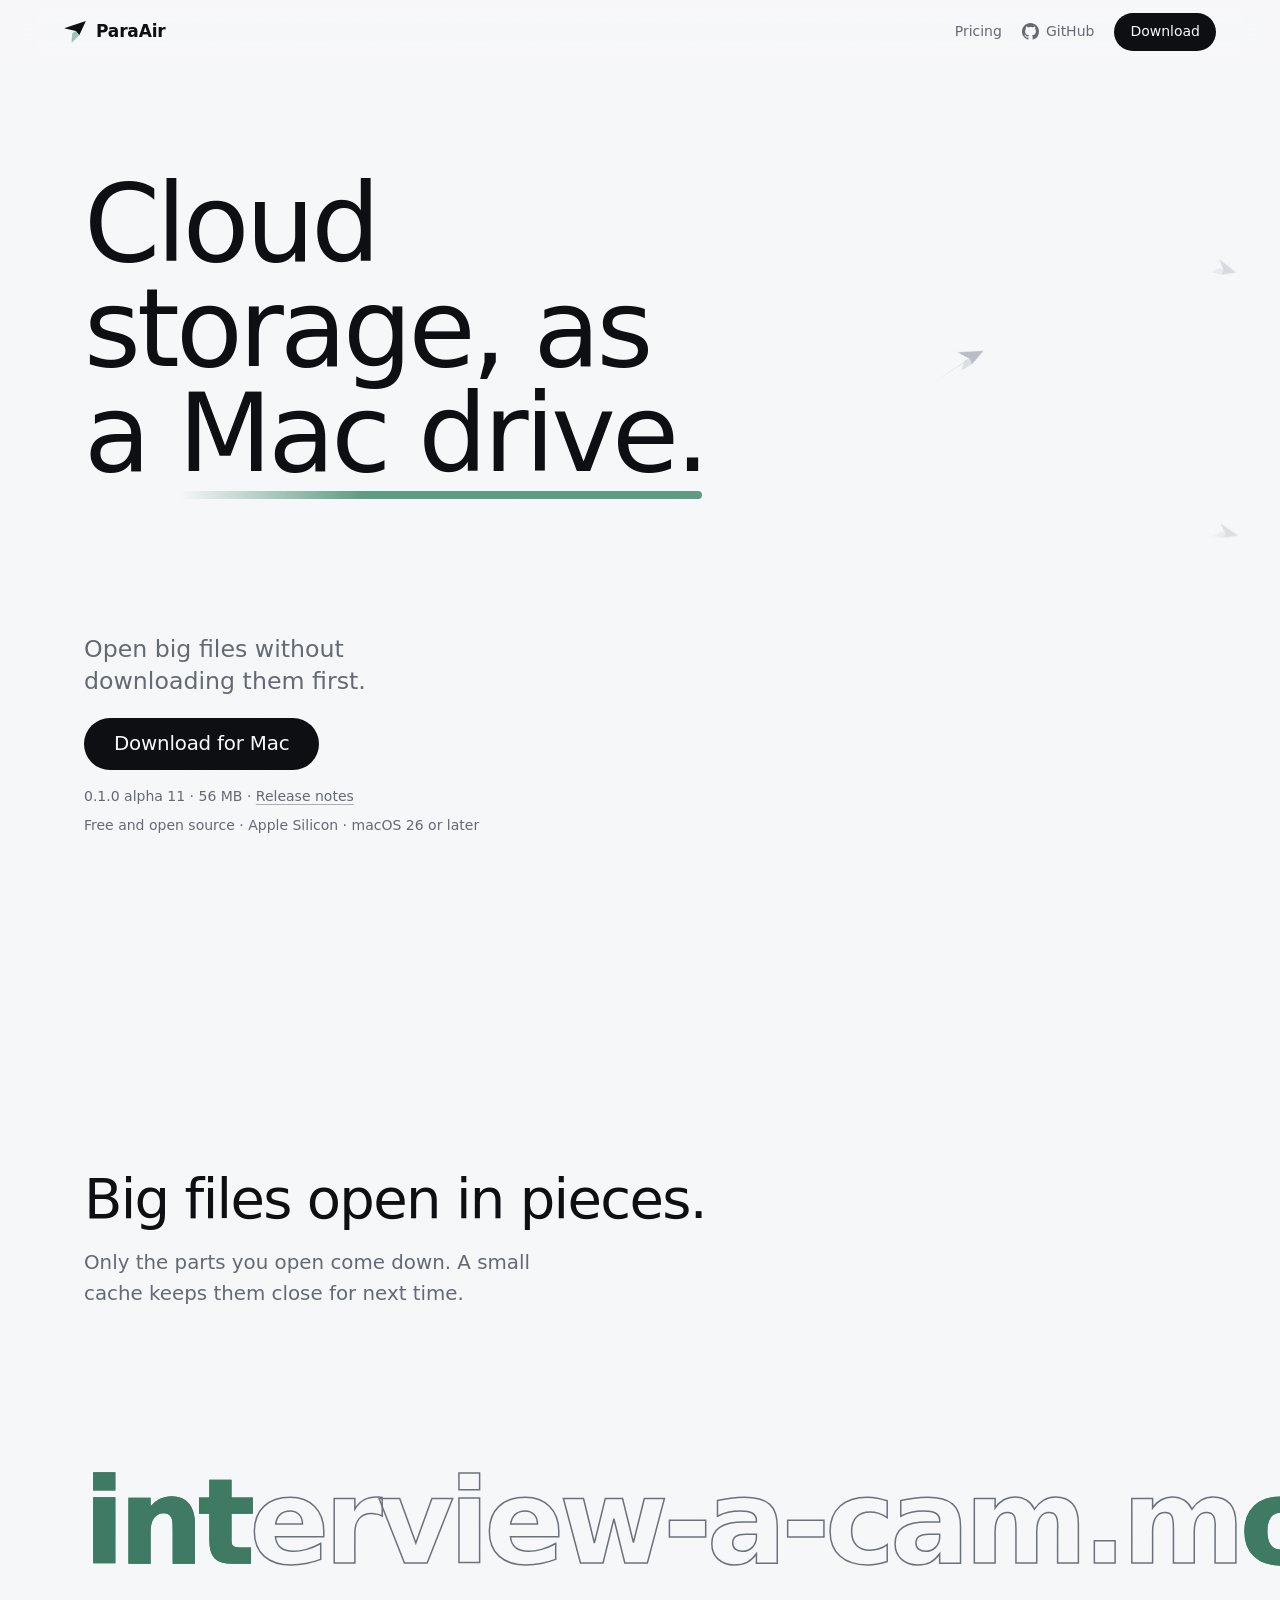
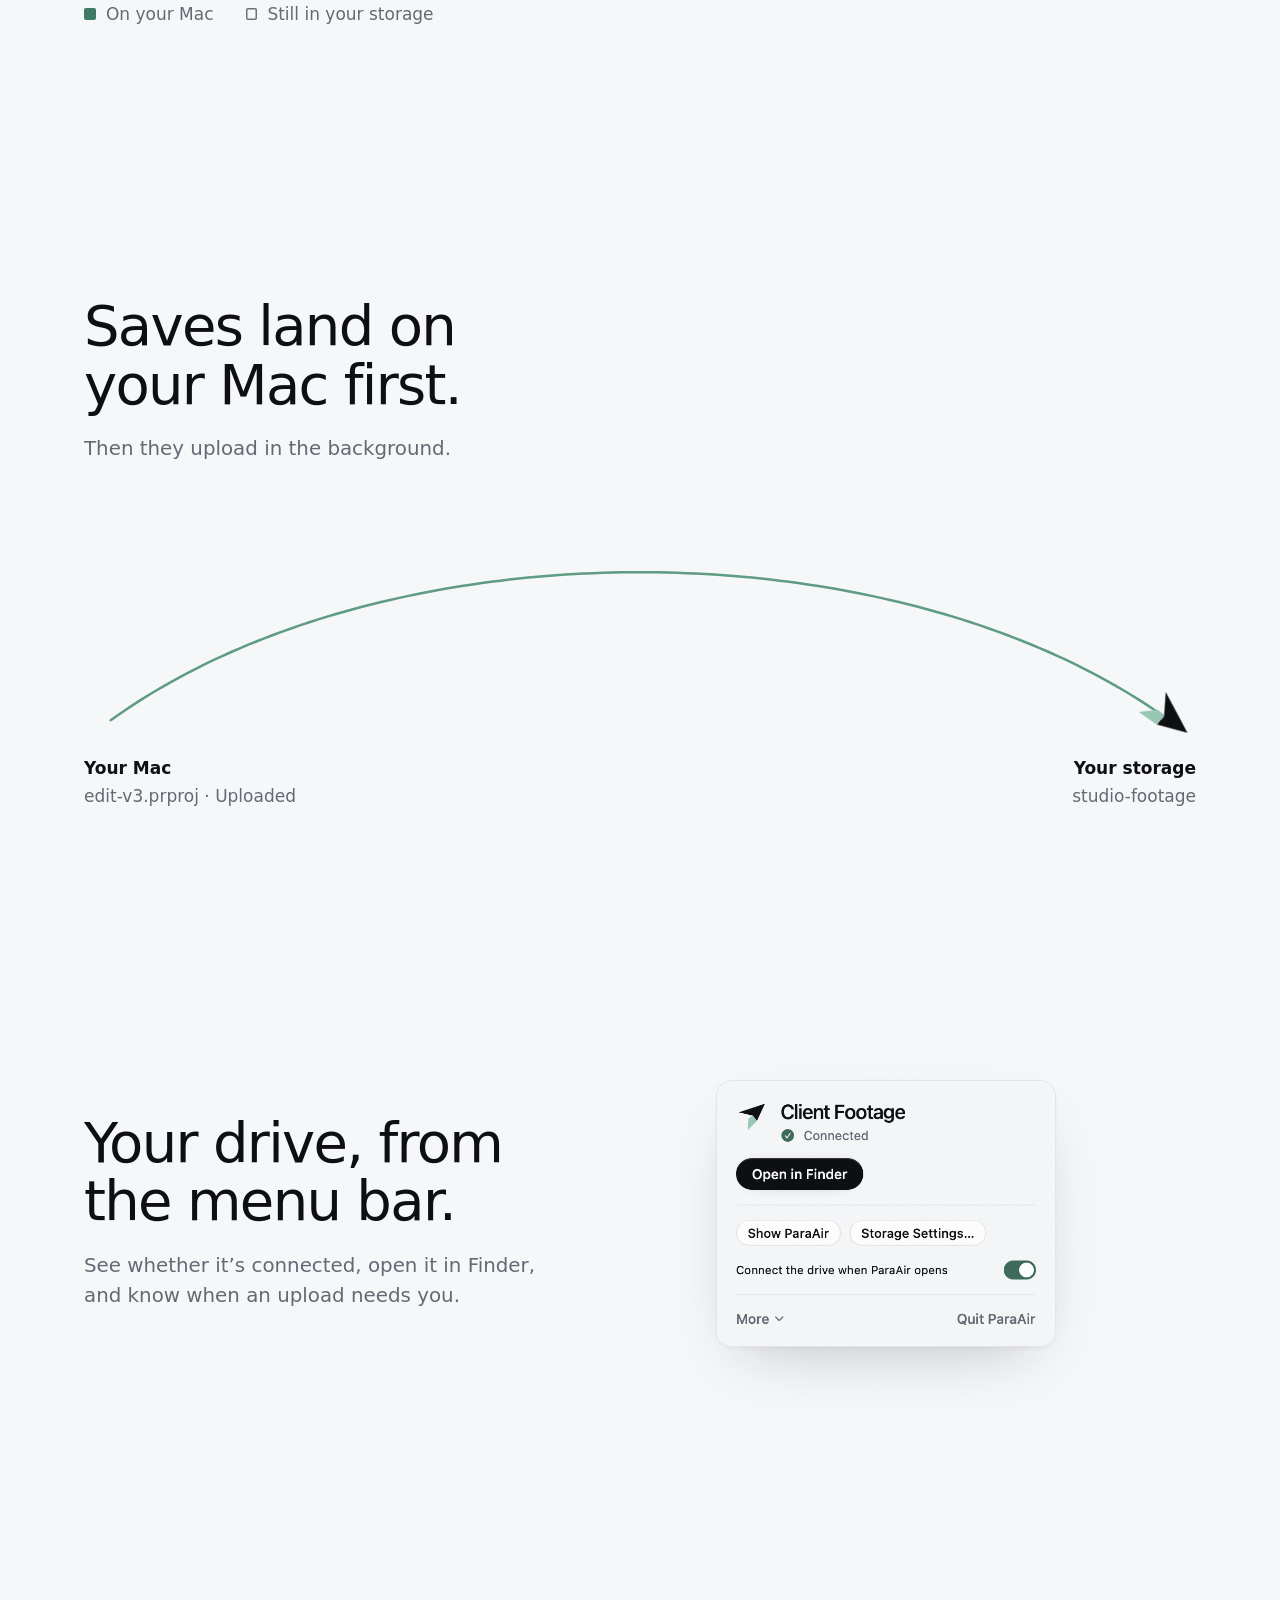
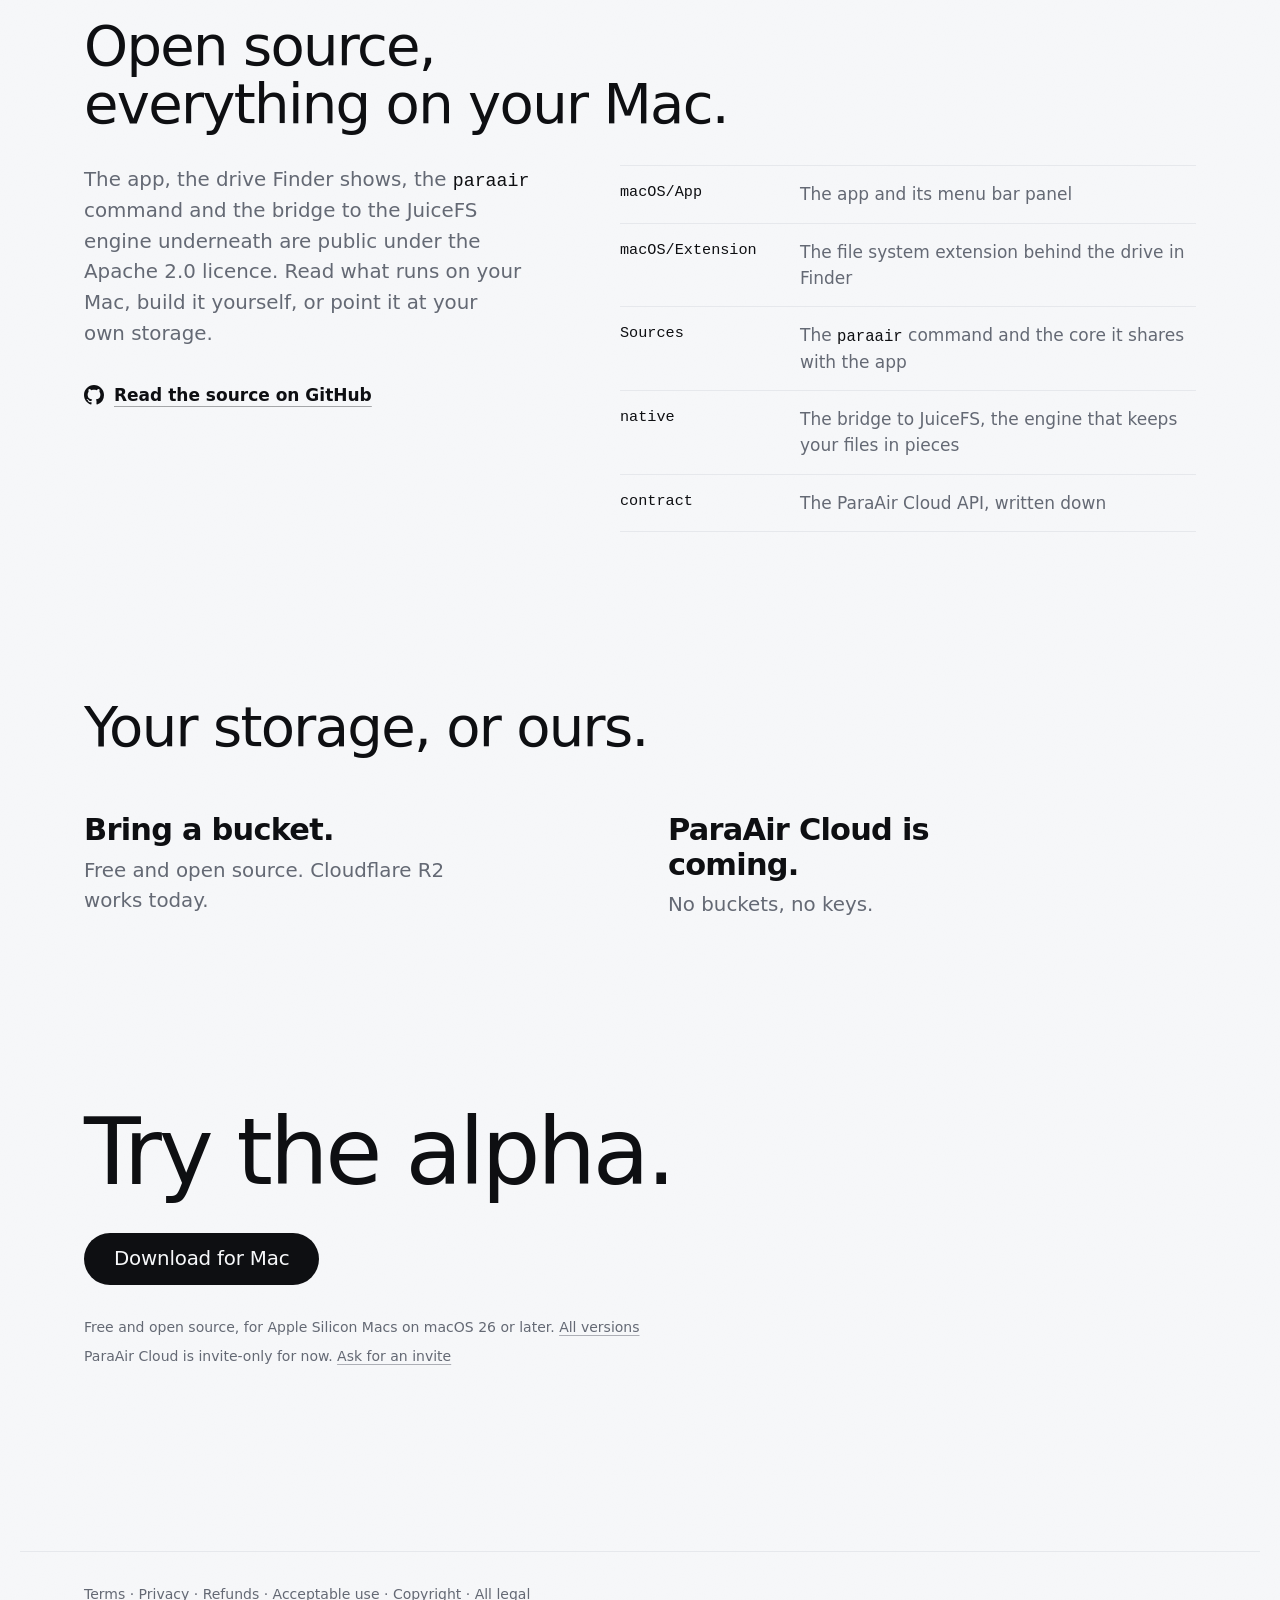
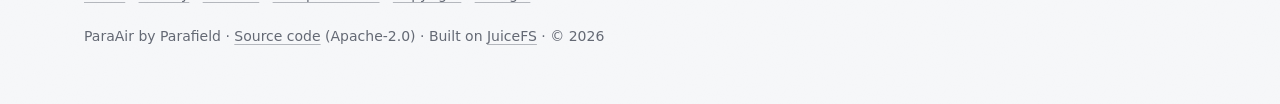
==== site/index.html @ dc776a32 "Offer ParaAir 0.1.0 alpha 11 on the site and in the update feed (#68) Offers ParaAir 0.1.0 alpha 11 " ====
<!doctype html>
<html lang="en">
<head>
  <meta charset="utf-8">
  <meta name="viewport" content="width=device-width, initial-scale=1">
  <title>ParaAir: cloud storage as a Mac drive</title>
  <meta name="description" content="Cloud storage as a Mac drive. Open big files without downloading them first. Open source alpha for Apple Silicon Macs on macOS 26 or later.">
  <meta name="color-scheme" content="light dark">
  <link rel="icon" href="glide.svg" type="image/svg+xml">
  <link rel="stylesheet" href="styles.css">
</head>
<body>
  <!-- Hallmark · macrostructure: custom (flight) · tone: calm-technical · anchor hue: ink, sage accent
       theme: custom (Air paper and ink) · paper #F7F8FA / #0C0D10 · ink #0E0F12 / #F6F7F9 · accent #9AC7B4
       display system-ui 500 + body system-ui · signature: the ParaAir planes, flying only in their own airspace -->
  <a class="skip" href="#main">Skip to content</a>

  <header class="masthead">
    <a class="brand" href="#top" aria-label="ParaAir home">
      <svg class="brand-mark" viewBox="0 0 454 460" aria-hidden="true">
        <polygon class="mark-a" points="0,150 454,0 316,298 244,208"/>
        <polygon class="mark-b" points="244,208 316,298 156,460 168,256"/>
      </svg>
      <span>ParaAir</span>
    </a>
    <nav class="nav" aria-label="Primary">
      <div class="nav-group">
        <a class="nav-link" href="pricing.html">Pricing</a>
        <a class="nav-link" href="https://github.com/parafieldai/ParaAir" aria-label="ParaAir source code on GitHub">
          <svg class="nav-icon" viewBox="0 0 16 16" aria-hidden="true"><path d="M8 0C3.58 0 0 3.58 0 8c0 3.54 2.29 6.53 5.47 7.59.4.07.55-.17.55-.38 0-.19-.01-.82-.01-1.49-2.01.37-2.53-.49-2.69-.94-.09-.23-.48-.94-.82-1.13-.28-.15-.68-.52-.01-.53.63-.01 1.08.58 1.23.82.72 1.21 1.87.87 2.33.66.07-.52.28-.87.51-1.07-1.78-.2-3.64-.89-3.64-3.95 0-.87.31-1.59.82-2.15-.08-.2-.36-1.02.08-2.12 0 0 .67-.21 2.2.82.64-.18 1.32-.27 2-.27.68 0 1.36.09 2 .27 1.53-1.04 2.2-.82 2.2-.82.44 1.1.16 1.92.08 2.12.51.56.82 1.27.82 2.15 0 3.07-1.87 3.75-3.65 3.95.29.25.54.73.54 1.48 0 1.07-.01 1.93-.01 2.2 0 .21.15.46.55.38A8.013 8.013 0 0 0 16 8c0-4.42-3.58-8-8-8z"/></svg>
          <span class="nav-label">GitHub</span>
        </a>
      </div>
      <a class="nav-cta" href="#access">Download</a>
    </nav>
  </header>

  <canvas class="sky" data-sky aria-hidden="true"></canvas>

  <main id="main">
    <section class="hero" id="top" aria-labelledby="hero-title" data-flight="hero">
      <h1 id="hero-title" data-headline>Cloud storage, as a <span class="under" data-under>Mac&nbsp;drive.</span></h1>
      <div class="hero-foot">
        <p class="lede">Open big files without downloading them&nbsp;first.</p>
        <div class="hero-action">
          <a class="cta" data-release-download href="https://github.com/parafieldai/ParaAir/releases/download/v0.1.0-alpha.11/ParaAir-0.1.0-alpha.11.dmg">Download for Mac</a>
          <p class="requires"><span data-release-label>0.1.0&nbsp;alpha&nbsp;11</span> · <span data-release-size>56&nbsp;MB</span> · <a data-release-notes href="https://github.com/parafieldai/ParaAir/releases/tag/v0.1.0-alpha.11">Release&nbsp;notes</a></p>
          <p class="requires">Free and open source · Apple&nbsp;Silicon · macOS&nbsp;26&nbsp;or&nbsp;later</p>
        </div>
      </div>
    </section>

    <div class="airspace" data-flight="gap" aria-hidden="true"></div>

    <section class="story pieces" aria-labelledby="pieces-title">
      <h2 id="pieces-title">Big files open in pieces.</h2>
      <p class="say">Only the parts you open come down. A small cache keeps them close for next time.</p>
      <div class="file-demo">
        <p class="visually-hidden">For example, interview-a-cam.mov: its first bytes and its last ones, the parts a player reads first, are on your Mac. The rest stays in your storage until something reads it.</p>
        <canvas class="file-canvas" data-file-canvas aria-hidden="true"></canvas>
        <p class="file" data-file aria-hidden="true"><span class="down" data-ch="i">i</span><span class="down" data-ch="n">n</span><span class="down" data-ch="t">t</span>erview-a-cam.m<span class="down" data-ch="o">o</span><span class="down" data-ch="v">v</span></p>
        <p class="file-legend" aria-hidden="true"><span class="solid"><i></i>On your Mac</span><span class="hollow"><i></i>Still in your storage</span></p>
      </div>
    </section>

    <div class="airspace" data-flight="gap" aria-hidden="true"></div>

    <section class="story saves" aria-labelledby="saves-title">
      <h2 id="saves-title">Saves land on your Mac first.</h2>
      <p class="say">Then they upload in the background.</p>
      <div class="arc" data-arc aria-hidden="true">
        <svg viewBox="0 0 1000 220" preserveAspectRatio="none"><path data-arc-path d="M 24 196 C 270 12, 730 12, 976 196"/></svg>
        <canvas class="arc-canvas" data-arc-canvas></canvas>
        <p class="arc-end arc-start"><b>Your Mac</b><span>edit-v3.prproj · <span data-arc-state>Saved</span></span></p>
        <p class="arc-end arc-finish"><b>Your storage</b><span>studio-footage</span></p>
      </div>
    </section>

    <div class="airspace" data-flight="gap" aria-hidden="true"></div>

    <section class="story panel-shot" aria-labelledby="panel-title">
      <div class="panel-copy">
        <h2 id="panel-title">Your drive, from the menu&nbsp;bar.</h2>
        <p class="say">See whether it’s connected, open it in Finder, and know when an upload needs&nbsp;you.</p>
      </div>
      <figure class="panel-figure">
        <picture>
          <source srcset="app-panel-dark.png" media="(prefers-color-scheme: dark)">
          <img src="app-panel-light.png" width="320" height="251" alt="The ParaAir menu bar panel: Client Footage, connected, with Open in Finder, Show ParaAir and Storage Settings">
        </picture>
      </figure>
    </section>

    <div class="airspace" data-flight="gap" aria-hidden="true"></div>

    <section class="story open-source" aria-labelledby="open-title">
      <h2 id="open-title">Open source, everything on your&nbsp;Mac.</h2>
      <div class="open-copy">
        <p class="say">The app, the drive Finder shows, the <code>paraair</code> command and the bridge to the JuiceFS engine underneath are public under the Apache 2.0 licence. Read what runs on your Mac, build it yourself, or point it at your own&nbsp;storage.</p>
        <a class="source-link" href="https://github.com/parafieldai/ParaAir"><svg class="source-icon" viewBox="0 0 16 16" aria-hidden="true"><path d="M8 0C3.58 0 0 3.58 0 8c0 3.54 2.29 6.53 5.47 7.59.4.07.55-.17.55-.38 0-.19-.01-.82-.01-1.49-2.01.37-2.53-.49-2.69-.94-.09-.23-.48-.94-.82-1.13-.28-.15-.68-.52-.01-.53.63-.01 1.08.58 1.23.82.72 1.21 1.87.87 2.33.66.07-.52.28-.87.51-1.07-1.78-.2-3.64-.89-3.64-3.95 0-.87.31-1.59.82-2.15-.08-.2-.36-1.02.08-2.12 0 0 .67-.21 2.2.82.64-.18 1.32-.27 2-.27.68 0 1.36.09 2 .27 1.53-1.04 2.2-.82 2.2-.82.44 1.1.16 1.92.08 2.12.51.56.82 1.27.82 2.15 0 3.07-1.87 3.75-3.65 3.95.29.25.54.73.54 1.48 0 1.07-.01 1.93-.01 2.2 0 .21.15.46.55.38A8.013 8.013 0 0 0 16 8c0-4.42-3.58-8-8-8z"/></svg>Read the source on GitHub</a>
      </div>
      <dl class="repo" aria-label="What the public repository holds">
        <div><dt>macOS/App</dt><dd>The app and its menu bar panel</dd></div>
        <div><dt>macOS/Extension</dt><dd>The file system extension behind the drive in Finder</dd></div>
        <div><dt>Sources</dt><dd>The <code>paraair</code> command and the core it shares with the app</dd></div>
        <div><dt>native</dt><dd>The bridge to JuiceFS, the engine that keeps your files in pieces</dd></div>
        <div><dt>contract</dt><dd>The ParaAir Cloud API, written down</dd></div>
      </dl>
    </section>

    <section class="story choice" aria-labelledby="choice-title">
      <h2 id="choice-title">Your storage, or ours.</h2>
      <div class="choice-pair">
        <p><strong>Bring a bucket.</strong> Free and open source. Cloudflare R2 works today.</p>
        <p><strong data-signup="invite">ParaAir Cloud is coming.</strong><strong data-signup="open" hidden>ParaAir Cloud.</strong> No buckets, no keys.</p>
      </div>
    </section>

    <section class="access" id="access" aria-labelledby="access-title" data-flight="close">
      <h2 id="access-title">Try the alpha.</h2>
      <a class="cta" data-release-download href="https://github.com/parafieldai/ParaAir/releases/download/v0.1.0-alpha.11/ParaAir-0.1.0-alpha.11.dmg">Download for Mac</a>
      <div class="access-notes">
        <p class="requires">Free and open source, for Apple Silicon Macs on macOS&nbsp;26&nbsp;or&nbsp;later. <a href="https://github.com/parafieldai/ParaAir/releases">All&nbsp;versions</a></p>
        <p class="requires" data-signup="invite">ParaAir Cloud is invite-only for now. <a href="mailto:contact@parafield.ai?subject=ParaAir%20Cloud%20invite">Ask&nbsp;for&nbsp;an&nbsp;invite</a></p>
        <p class="requires" data-signup="open" hidden>ParaAir Cloud starts with a 7-day free trial. <a href="get-started.html">Get&nbsp;started</a></p>
      </div>
    </section>
  </main>

  <footer class="colophon">
    <nav class="colophon-legal" aria-label="Legal"><a href="terms.html">Terms</a>&nbsp;· <a href="privacy.html">Privacy</a>&nbsp;· <a href="subscription-policy.html">Refunds</a>&nbsp;· <a href="acceptable-use.html">Acceptable use</a>&nbsp;· <a href="copyright.html">Copyright</a>&nbsp;· <a href="legal.html">All legal</a></nav>
    <p>ParaAir by Parafield · <a href="https://github.com/parafieldai/ParaAir">Source code</a> (Apache-2.0) · Built on <a href="https://github.com/juicedata/juicefs">JuiceFS</a> · © 2026</p>
  </footer>

  <script src="motion.js" defer></script>
  <script src="signup.js" defer></script>
</body>
</html>
---- site/styles.css ----
/* Hallmark · macrostructure: custom (flight) · tone: calm-technical · anchor hue: ink, sage accent
 * theme: custom (Air paper and ink, shared with the Mac app) · paper #F7F8FA / #0C0D10 · ink #0E0F12 / #F6F7F9 · accent #9AC7B4
 * display system-ui 500 tracked -3.5% + body system-ui · axes: paper-band light+dark / display grotesk-sans / accent neutral
 * The signature is the ParaAir planes: a lead plane in ink and sage and a grey flock that fly as you scroll, only ever
 * in their own airspace, never over words.
 */

:root {
  --sage: #9AC7B4;

  --paper: #F7F8FA;
  --ink: #0E0F12;
  --ink-2: #646974;
  --ink-3: #646974;
  --muted: #EEF0F3;
  --rule: #E6E8EC;
  --paper-2: var(--muted);
  --card-top: rgb(255 255 255 / 0.82);
  --card-bottom: rgb(255 255 255 / 0.62);
  --card-edge: rgb(15 23 42 / 0.08);
  --card-lip: rgb(255 255 255 / 0.95);
  --card-shadow: 0 24px 60px -28px rgb(15 23 42 / 0.28), 0 2px 4px rgb(15 23 42 / 0.04);
  --glass: rgb(255 255 255 / 0.66);
  --glass-hover: rgb(255 255 255 / 0.92);
  --glass-edge: rgb(15 23 42 / 0.09);
  --glass-edge-hover: rgb(15 23 42 / 0.15);
  --ink-shadow: 0 8px 20px -10px rgb(15 23 42 / 0.5);
  --piece-off: #E3E6EB;
  --field-off: var(--muted);
  --piece-on: #4F8A73;
  --piece-on-rgb: 79 138 115;
  --on: #3F7A64;
  --outline: #6B717C;
  --sage-line: #5E9C83;
  --rule-strong: #C9CDD4;
  --plane-grey: #A4A9B2;
  --plane-fold: #D3D7DD;
  --piece-slow: color-mix(in oklab, var(--piece-on) 52%, var(--paper));
  --piece-stored: #B9BEC7;
  --accent: var(--ink);
  --accent-ink: var(--paper);
  --accent-text: var(--ink);
  --nav-current: var(--ink);
  --focus: #0A66E8;
  --grain-opacity: 0.045;

  --font-display: system-ui, -apple-system, "SF Pro Display", "Segoe UI", Roboto, sans-serif;
  --font-body: system-ui, -apple-system, "Segoe UI", Roboto, sans-serif;
  --track-display: -0.035em;
  --track-title: -0.03em;

  --text-sm: 0.875rem;
  --text-base: 1.0625rem;
  --text-lg: clamp(1.0625rem, 1rem + 0.3vw, 1.25rem);
  --text-xl: clamp(2.1rem, 1.3rem + 3vw, 3.5rem);
  --text-display: clamp(2.6rem, 1.2rem + 5.2vw, 5.4rem);
  --text-path: clamp(1.625rem, 1.2rem + 1.5vw, 2.5rem);
  --text-fig: clamp(1.25rem, 1.05rem + 0.8vw, 1.75rem);

  --space-xs: 8px;
  --space-sm: 12px;
  --space-md: 20px;
  --space-lg: 32px;
  --space-xl: 56px;
  --gutter: clamp(16px, 5vw, 72px);
  --section: clamp(96px, 13vw, 184px);
  --radius-card: 24px;
  --radius-inset: 14px;
  --nav-h: 64px;

  --ease-out: cubic-bezier(0.22, 1, 0.36, 1);
  --ease-glide: cubic-bezier(0.22, 1, 0.36, 1);
  --ease-std: cubic-bezier(0.4, 0, 0.2, 1);
  --dur: 200ms;

  color-scheme: light;
}

@media (prefers-color-scheme: dark) {
  :root {
    --paper: #0C0D10;
    --ink: #F6F7F9;
    --ink-2: #969CA8;
    --ink-3: #969CA8;
    --muted: #1A1C20;
    --rule: #24272C;
    --card-top: rgb(44 47 54 / 0.6);
    --card-bottom: rgb(24 26 30 / 0.52);
    --card-edge: rgb(255 255 255 / 0.08);
    --card-lip: rgb(255 255 255 / 0.07);
    --card-shadow: 0 24px 60px -28px rgb(0 0 0 / 0.7), 0 2px 4px rgb(0 0 0 / 0.3);
    --glass: rgb(255 255 255 / 0.06);
    --glass-hover: rgb(255 255 255 / 0.11);
    --glass-edge: rgb(255 255 255 / 0.12);
    --glass-edge-hover: rgb(255 255 255 / 0.19);
    --ink-shadow: 0 8px 20px -10px rgb(0 0 0 / 0.7);
    --piece-off: #23262B;
    --piece-on: var(--sage);
    --piece-on-rgb: 154 199 180;
    --on: #9AC7B4;
    --outline: #6F7581;
    --sage-line: #9AC7B4;
    --rule-strong: #3A3E46;
    --plane-grey: #5E646F;
    --plane-fold: #3A3F47;
    --piece-stored: #5A606B;
    --focus: #5B9BFF;
    --grain-opacity: 0.06;
    color-scheme: dark;
  }
}

*, *::before, *::after { box-sizing: border-box; }
html, body { overflow-x: clip; }
html { -webkit-text-size-adjust: 100%; text-size-adjust: 100%; scroll-behavior: smooth; }
@media (prefers-reduced-motion: reduce) { html { scroll-behavior: auto; } }
body {
  margin: 0;
  background: var(--paper);
  color: var(--ink);
  font: 400 var(--text-base)/1.55 var(--font-body);
  -webkit-font-smoothing: antialiased;
  position: relative;
  isolation: isolate;
}
/* Fine grain on the substrate, behind all content. */
body::before {
  content: "";
  position: absolute;
  inset: 0;
  z-index: -1;
  pointer-events: none;
  opacity: var(--grain-opacity);
  background-image: url("data:image/svg+xml,%3Csvg xmlns='http://www.w3.org/2000/svg' width='160' height='160'%3E%3Cfilter id='n'%3E%3CfeTurbulence type='fractalNoise' baseFrequency='0.9' numOctaves='2' stitchTiles='stitch'/%3E%3CfeColorMatrix values='0 0 0 0 0.5 0 0 0 0 0.5 0 0 0 0 0.5 0 0 0 0.9 0'/%3E%3C/filter%3E%3Crect width='100%25' height='100%25' filter='url(%23n)'/%3E%3C/svg%3E");
}

a { color: inherit; text-underline-offset: 0.2em; text-decoration-thickness: 1px; transition: color var(--dur) var(--ease-std), text-decoration-color var(--dur) var(--ease-std); }
a:hover { color: var(--ink); }
:focus-visible { outline: 2px solid var(--focus); outline-offset: 3px; }
h1, h2 { font-style: normal; margin: 0; }
p { margin: 0; }
/* Anchored sections land below the floating navigation. */
[id] { scroll-margin-top: 96px; }
/* Keyboard focus is never hidden under the fixed bar. */
html { scroll-padding-top: 80px; }

.skip {
  position: absolute; left: var(--gutter); top: -100px; z-index: 30;
  background: var(--ink); color: var(--paper); padding: var(--space-xs) var(--space-sm); border-radius: 999px;
}
.skip:focus { top: var(--space-xs); }
.skip:hover { color: var(--paper); }

/* The mark's colours */
.mark-a { fill: var(--ink); }
.mark-b { fill: var(--sage); }

/* The one ink action: a capsule lit along its top edge, a tight shadow beneath. Hover and press take opacity off;
   it never moves. */
.cta {
  display: inline-flex;
  align-items: center;
  justify-content: center;
  min-height: 52px;
  padding: 0 30px;
  border-radius: 999px;
  background: var(--ink);
  color: var(--paper);
  font: 500 var(--text-lg)/1.2 var(--font-body);
  letter-spacing: -0.01em;
  text-decoration: none;
  white-space: nowrap;
  transition: opacity var(--dur) var(--ease-std);
}
.cta:hover { color: var(--paper); opacity: 0.86; }
.cta:active { opacity: 0.74; }
.cta:focus-visible { outline: 2px solid var(--focus); outline-offset: 3px; }
.requires { font-size: var(--text-sm); color: var(--ink-3); }
.requires a { color: var(--ink-2); text-decoration: underline; text-decoration-color: color-mix(in oklab, var(--ink-2) 50%, transparent); text-underline-offset: 3px; }
.requires a:hover { color: var(--ink); text-decoration-color: currentColor; }

.visually-hidden {
  position: absolute; width: 1px; height: 1px; margin: -1px; padding: 0; overflow: hidden;
  clip: rect(0 0 0 0); clip-path: inset(50%); white-space: nowrap; border: 0;
}

/* Masthead: one bar across the top, the paper showing through; a hairline once the page has scrolled. */
.masthead {
  position: fixed;
  inset: 0 0 auto 0;
  z-index: 20;
  height: 64px;
  display: flex;
  align-items: center;
  justify-content: space-between;
  gap: var(--space-sm);
  padding: 0 var(--gutter);
  background: color-mix(in oklab, var(--paper) 88%, transparent);
  -webkit-backdrop-filter: blur(14px) saturate(1.3);
  backdrop-filter: blur(14px) saturate(1.3);
  border-bottom: 1px solid transparent;
  transition: border-color var(--dur) var(--ease-std);
}
.masthead.is-scrolled { border-bottom-color: var(--rule); }
.brand { display: inline-flex; align-items: center; gap: 10px; font: 600 1.0625rem/1 var(--font-body); letter-spacing: -0.01em; text-decoration: none; }
.brand-mark { width: 22px; height: 22px; }
.nav { display: flex; align-items: center; gap: var(--space-md); }
.nav-group { display: flex; align-items: center; gap: var(--space-md); }
.nav-link {
  display: inline-flex; align-items: center; gap: 7px;
  font-size: var(--text-sm); font-weight: 500; text-decoration: none; color: var(--ink-2); white-space: nowrap;
}
.nav-link:hover { color: var(--ink); }
.nav-icon { width: 17px; height: 17px; fill: currentColor; flex: none; }
/* The current page reads as current through ink alone: no dot, no underline. */
.nav-link[aria-current="page"] { color: var(--ink); }
.nav-cta {
  display: inline-flex; align-items: center;
  height: 38px; padding: 0 16px; border-radius: 999px;
  background: var(--ink); color: var(--paper);
  font-size: var(--text-sm); font-weight: 500; text-decoration: none; white-space: nowrap;
  transition: opacity var(--dur) var(--ease-std);
}
.nav-cta:hover { color: var(--paper); opacity: 0.86; }
/* Narrow phones keep the mark; the link keeps its accessible name from aria-label. */
@media (max-width: 440px) {
  .brand span, .nav-label { display: none; }
}

/* The sky: one canvas behind everything, where the planes fly. They only ever appear inside an airspace (the
   hero's open side, the bands between stories, the closing section's open side), never over words. */
.sky { position: fixed; inset: 0; width: 100vw; height: 100lvh; z-index: 0; pointer-events: none; }
main, .colophon { position: relative; z-index: 1; }

/* Hero: the headline at poster size, the lede and download together at the bottom left, the right side open sky. */
.hero {
  position: relative;
  min-height: 100svh;
  max-width: 1240px;
  margin: 0 auto;
  display: grid;
  grid-template-rows: auto 1fr auto;
  padding: calc(64px + clamp(56px, 12vh, 140px)) var(--gutter) clamp(36px, 7vh, 72px);
}
h1 {
  font: 500 clamp(3rem, 0.9rem + 7.4vw, 8.4rem)/0.96 var(--font-display);
  letter-spacing: var(--track-display);
  overflow-wrap: anywhere;
  text-wrap: balance;
}
.hero h1 { max-width: 11ch; }
/* The lead plane's trail: the emphasis, under the words it flew beneath. */
.under { position: relative; white-space: nowrap; }
.under::after {
  content: "";
  position: absolute;
  left: 0.02em;
  right: 0.04em;
  bottom: -0.02em;
  height: 0.075em;
  border-radius: 999px;
  background: linear-gradient(to right, color-mix(in oklab, var(--sage-line) 0%, transparent), var(--sage-line) 35%);
  transform-origin: left center;
  /* Fully drawn unless the entrance is drawing it. */
  transform: scaleX(var(--draw, 1));
}
.hero-foot { grid-row: 3; display: grid; gap: var(--space-md); justify-items: start; max-width: 30rem; }
.lede { font-size: clamp(1.2rem, 1rem + 0.6vw, 1.5rem); line-height: 1.35; color: var(--ink-2); max-width: 24ch; text-wrap: balance; }
.hero-action { display: grid; gap: var(--space-xs); justify-items: start; }
.hero-action .cta { margin-bottom: var(--space-xs); }

/* Sky between stories. */
.airspace { height: clamp(150px, 30vh, 320px); }

/* Stories: type on the paper, no boxes. */
.story, .choice, .access {
  max-width: 1240px;
  margin: 0 auto;
  padding: 0 var(--gutter);
}
h2 { font: 500 var(--text-xl)/1.04 var(--font-display); letter-spacing: var(--track-title); text-wrap: balance; overflow-wrap: anywhere; }
.story h2, .access h2 { max-width: 18ch; }
.say { margin-top: var(--space-md); font-size: var(--text-lg); color: var(--ink-2); max-width: 36ch; }

/* The file is its own name: hollow letters are still in storage, solid ones came down to the Mac. A down letter's
   solid copy is clipped from the top by --fill (1 unless an animation frame is filling it), so it fills from the foot
   of its ink (--base, a fraction of its box) up to the top of its ink (--cap): the x-height, or higher for i and t. */
.file-demo { position: relative; margin-top: clamp(96px, 17vh, 200px); }
.file {
  position: relative;
  font: 600 calc((min(100vw, 1240px) - 2 * var(--gutter)) / 9.4)/1 var(--font-display);
  letter-spacing: -0.045em;
  white-space: nowrap;
  color: transparent;
  -webkit-text-stroke: max(1.5px, 0.011em) var(--outline);
}
.file .down {
  --base: 0.95;
  --cap: 0.26;
  position: relative;
  display: inline-block;
  -webkit-text-stroke-color: color-mix(in oklab, var(--on) calc(var(--fill, 1) * 100%), var(--outline));
}
.file .down::before {
  content: attr(data-ch);
  position: absolute;
  left: 0;
  top: 0;
  color: var(--on);
  -webkit-text-stroke-color: var(--on);
  clip-path: polygon(-20% calc((var(--base) - var(--fill, 1) * (var(--base) - var(--cap))) * 100%), 120% calc((var(--base) - var(--fill, 1) * (var(--base) - var(--cap))) * 100%), 120% 120%, -20% 120%);
}
.file .down[data-ch="i"], .file .down[data-ch="t"] { --cap: 0.04; }
/* The plane and the pieces it drops, across the whole window over the name and the air above it (the demo's top
   margin); motion.js places it. */
.file-canvas { position: absolute; left: 0; top: 0; width: 0; height: 0; pointer-events: none; }
.file-legend { margin-top: var(--space-md); display: flex; flex-wrap: wrap; gap: var(--space-xs) var(--space-lg); font-size: var(--text-base); color: var(--ink-2); }
.file-legend span { display: inline-flex; align-items: center; gap: 10px; }
/* One piece of each kind, as the pieces that fall into the name: solid sage, or an empty outline. */
.file-legend i { width: 0.7em; height: 0.7em; border-radius: 2px; flex: none; }
.file-legend .solid i { background: var(--on); }
.file-legend .hollow i { box-shadow: inset 0 0 0 1.5px var(--outline); }

/* A save, in two beats: it lands on the Mac, then flies to storage. */
.arc { position: relative; margin-top: clamp(32px, 5vh, 56px); height: clamp(200px, 26vw, 300px); }
.arc svg, .arc-canvas { position: absolute; left: 0; right: 0; top: 0; width: 100%; height: calc(100% - 64px); overflow: visible; }
.arc path { fill: none; stroke: var(--rule-strong); stroke-width: 1.5; stroke-linecap: round; vector-effect: non-scaling-stroke; }
.arc-end { position: absolute; bottom: 0; display: grid; gap: 2px; font-size: var(--text-base); }
.arc-end b { font-weight: 600; color: var(--ink); }
.arc-end span { color: var(--ink-2); font-variant-numeric: tabular-nums; }
.arc-start { left: 0; }
.arc-finish { right: 0; text-align: right; }

/* The app: its menu bar panel, the real thing, standing on the paper. */
.panel-shot {
  display: grid;
  grid-template-columns: minmax(0, 6fr) minmax(0, 5fr);
  gap: var(--space-xl);
  align-items: center;
}
.panel-figure { margin: 0; justify-self: center; }
.panel-figure img {
  display: block;
  width: min(340px, 100%);
  height: auto;
  border-radius: 16px;
  border: 1px solid var(--card-edge);
  box-shadow: var(--card-shadow);
}

/* Open source: the claim, then what the public repository actually holds, folder by folder. */
.open-source { display: grid; grid-template-columns: minmax(0, 5fr) minmax(0, 6fr); column-gap: var(--space-xl); row-gap: var(--space-lg); align-items: start; }
.open-source h2 { grid-column: 1 / -1; max-width: 24ch; }
.open-copy .say { margin-top: 0; }
.open-copy code, .repo code { font: 500 0.92em/1 ui-monospace, "SF Mono", Menlo, monospace; color: var(--ink); }
.source-link {
  margin-top: var(--space-lg);
  display: inline-flex; align-items: center; gap: 10px;
  font-weight: 600; color: var(--ink);
  text-decoration: underline; text-decoration-color: color-mix(in oklab, var(--ink) 35%, transparent); text-underline-offset: 5px;
}
.source-link:hover { text-decoration-color: currentColor; }
.source-icon { width: 20px; height: 20px; fill: currentColor; flex: none; }
.repo { margin: 0; }
.repo div { display: grid; grid-template-columns: minmax(10rem, auto) minmax(0, 1fr); gap: var(--space-md); padding: 15px 0; border-top: 1px solid var(--rule); }
.repo div:last-child { border-bottom: 1px solid var(--rule); }
/* The folders are real paths, so they are set in the monospaced face; nothing else on the page is. */
.repo dt { font: 500 0.95rem/1.5 ui-monospace, "SF Mono", Menlo, monospace; color: var(--ink); }
.repo dd { margin: 0; color: var(--ink-2); }

/* Choice: two answers side by side, set as type. */
.choice { padding-top: var(--section); }
.choice-pair {
  margin-top: var(--space-xl);
  display: grid;
  grid-template-columns: repeat(2, minmax(0, 1fr));
  gap: var(--space-xl);
}
.choice-pair p { font-size: var(--text-lg); color: var(--ink-2); max-width: 30ch; }
.choice-pair strong { display: block; margin-bottom: var(--space-xs); color: var(--ink); font-weight: 600; font-size: clamp(1.4rem, 1.1rem + 1vw, 2rem); letter-spacing: -0.025em; line-height: 1.15; }

/* Closing: the download on the left, the flock's last pass on the open right. */
.access {
  position: relative;
  display: grid;
  justify-items: start;
  align-content: center;
  gap: var(--space-lg);
  min-height: 70svh;
  padding-top: var(--section);
  padding-bottom: var(--section);
}
.access h2 { font-size: clamp(3rem, 1rem + 6vw, 7rem); letter-spacing: var(--track-display); max-width: none; }
.access-notes { display: grid; gap: var(--space-xs); justify-items: start; }

.colophon {
  max-width: 1240px;
  margin: 0 auto;
  padding: var(--space-lg) var(--gutter) var(--space-xl);
  border-top: 1px solid var(--rule);
  display: grid;
  gap: var(--space-xs);
  font-size: var(--text-sm);
  color: var(--ink-3);
}
.colophon a { color: var(--ink-2); text-decoration-color: color-mix(in oklab, var(--ink-2) 45%, transparent); }
.colophon a:hover { color: var(--ink); }

/* Responsive */
@media (max-width: 900px) {
  .panel-shot, .open-source { grid-template-columns: minmax(0, 1fr); gap: var(--space-lg); }
  .choice-pair { grid-template-columns: minmax(0, 1fr); gap: var(--space-lg); }
  .arc-end { font-size: var(--text-sm); }
}
@media (max-width: 560px) {
  .repo div { grid-template-columns: minmax(0, 1fr); gap: 2px; }
  .cta { white-space: normal; text-align: center; padding: 14px 26px; }
  .hero { padding-top: calc(64px + 40px); }
}

/* The pricing page's allowance meter: its explanation beside the meter, as before the homepage changed. */
.pricing .scene {
  max-width: 1240px;
  margin: 0 auto;
  padding: var(--section) var(--gutter) 0;
  display: grid;
  grid-template-columns: minmax(0, 5fr) minmax(0, 7fr);
  gap: var(--space-xl);
  align-items: center;
}
.pricing .scene-copy p { margin-top: var(--space-md); font-size: var(--text-lg); color: var(--ink-2); max-width: 34ch; }
@media (max-width: 900px) {
  .pricing .scene { grid-template-columns: minmax(0, 1fr); gap: var(--space-lg); }
}

/* ------------------------------------------------------------------------------------------------
 * Pricing page (site/pricing.html). Hallmark · macrostructure: custom (two-path ledger)
 * Two paths priced like a ledger: the name and the price share a baseline, the prices share one
 * column. The signature is the allowance meter. Everything below is scoped to .pricing.
 * --------------------------------------------------------------------------------------------- */
.pricing h1 { font-size: var(--text-xl); line-height: 1.04; letter-spacing: var(--track-title); }
.pricing p, .pricing td { text-wrap: pretty; }

.pricing .ledger {
  max-width: 1440px;
  margin: 0 auto;
  padding: clamp(104px, 9vw, 120px) var(--gutter) 0;
}
.pricing .path {
  display: grid;
  grid-template-columns: minmax(0, 7fr) minmax(0, 5fr);
  grid-template-areas: "name price" "desc action";
  column-gap: var(--space-xl);
  row-gap: var(--space-md);
  margin-top: clamp(48px, 4.5vw, 64px);
}
.pricing .path-cloud { grid-template-areas: "name price" "desc alt" "desc action"; }
.pricing .path-name {
  grid-area: name;
  align-self: baseline;
  font: 500 var(--text-path)/1.1 var(--font-display);
  letter-spacing: -0.025em;
}
.pricing .path-price { grid-area: price; align-self: baseline; }
.pricing .price {
  font: 500 var(--text-display)/0.9 var(--font-display);
  letter-spacing: var(--track-display);
  /* Proportional figures: a lone price needs no column alignment, and tabular ones open "$ 10" up. */
  font-variant-numeric: lining-nums proportional-nums;
}
.pricing .price-unit {
  margin-left: 0.2em;
  font: 600 var(--text-lg)/1 var(--font-body);
  color: var(--ink-2);
  white-space: nowrap;
}
.pricing .price-alt { grid-area: alt; font-size: var(--text-lg); color: var(--ink-2); }
.pricing .path-desc { grid-area: desc; display: grid; gap: var(--space-md); align-content: start; }
.pricing .path-desc p { font-size: var(--text-lg); color: var(--ink-2); max-width: 36ch; }
.pricing .path-desc .path-status { font-size: var(--text-base); max-width: 60ch; }
.pricing .path-status strong { color: var(--ink); font-weight: 600; }
.pricing .path-action { grid-area: action; display: grid; gap: var(--space-sm); justify-items: start; align-content: start; }
.pricing .path-action .cta { margin-bottom: var(--space-xs); }
.pricing .path-link {
  font: 600 var(--text-lg)/1.3 var(--font-body);
  color: var(--ink);
  text-decoration: underline;
  text-decoration-thickness: 1px;
  text-underline-offset: 0.22em;
  white-space: nowrap;
}
.pricing .path-link:hover { color: var(--accent-text); }

/* The allowance meter: one square is 250 GB. A Glide mark reads the full-speed 3 TB quickly and the
 * rest slowly, lighting each square it passes. At rest (no script, off screen, reduced motion) the
 * mark waits at the 3 TB line and every square is visible. */
.meter { margin: 0; display: grid; gap: var(--space-sm); min-width: 0; }
.meter-key { font-size: var(--text-sm); color: var(--ink-3); }
.meter-lane {
  --g: 24px;
  --gap: 6px;
  position: relative;
  display: grid;
  grid-template-columns: repeat(20, minmax(0, 1fr));
  gap: var(--gap);
}
.meter-lane i { grid-row: 1; aspect-ratio: 1; border-radius: 4px; position: relative; background: var(--piece-on); }
.meter-stored { margin-bottom: var(--space-md); }
.meter-stored i { background: var(--piece-stored); }
.meter-read { container-type: inline-size; margin-top: calc(var(--g) + var(--space-xs)); }
.meter-read .slow { background: var(--piece-slow); }
.meter-read i:nth-of-type(13) { grid-column: 14; }
.meter-read i:nth-of-type(14) { grid-column: 16; }
.meter-read i:nth-of-type(15) { grid-column: 18; }
.meter-read i:nth-of-type(16) { grid-column: 20; }
.meter-read i::after {
  content: "";
  position: absolute;
  inset: 0;
  border-radius: inherit;
  background: var(--ink);
  opacity: 0;
}
.meter-read .slow::after { background: var(--piece-on); }
.meter-glider {
  position: absolute;
  left: 0;
  top: calc(-1 * (var(--g) + var(--space-xs)));
  width: var(--g);
  height: var(--g);
  /* The mark's nose points up-right in its drawing; 45° turns it to fly right. Rest: the 3 TB line. */
  transform: translateX(calc(62.5cqw - var(--g) / 2)) rotate(45deg);
}
.meter-scale {
  display: grid;
  grid-template-columns: repeat(20, minmax(0, 1fr));
  column-gap: 6px;
  font-size: var(--text-sm);
  color: var(--ink-2);
}
.meter-scale span:first-child { grid-column: 1 / 13; }
.meter-scale span:last-child { grid-column: 14 / 21; }
.meter figcaption { margin-top: var(--space-sm); font-size: var(--text-sm); color: var(--ink-3); }

/* Arrival times follow the glide: 30% of the loop for the first 62.5% of the lane, 56% for the rest. */
.meter-read i:nth-of-type(1) { --at: 77ms; }
.meter-read i:nth-of-type(2) { --at: 231ms; }
.meter-read i:nth-of-type(3) { --at: 385ms; }
.meter-read i:nth-of-type(4) { --at: 539ms; }
.meter-read i:nth-of-type(5) { --at: 693ms; }
.meter-read i:nth-of-type(6) { --at: 847ms; }
.meter-read i:nth-of-type(7) { --at: 1001ms; }
.meter-read i:nth-of-type(8) { --at: 1155ms; }
.meter-read i:nth-of-type(9) { --at: 1309ms; }
.meter-read i:nth-of-type(10) { --at: 1463ms; }
.meter-read i:nth-of-type(11) { --at: 1617ms; }
.meter-read i:nth-of-type(12) { --at: 1771ms; }
.meter-read i:nth-of-type(13) { --at: 2398ms; }
.meter-read i:nth-of-type(14) { --at: 3354ms; }
.meter-read i:nth-of-type(15) { --at: 4309ms; }
.meter-read i:nth-of-type(16) { --at: 5265ms; }
.scene-meter.is-in .meter-glider { animation: meter-glide 6.4s linear infinite; }
.scene-meter.is-in .meter-read i::after { animation: meter-lit 6.4s var(--ease-out) var(--at, 0ms) infinite; }
@keyframes meter-glide {
  0% { transform: translateX(calc(var(--g) / -2)) rotate(45deg); opacity: 0; }
  4% { opacity: 1; }
  30% { transform: translateX(calc(62.5cqw - var(--g) / 2)) rotate(45deg); }
  86% { transform: translateX(calc(100cqw - var(--g) / 2)) rotate(45deg); opacity: 1; }
  93%, 100% { transform: translateX(calc(100cqw - var(--g) / 2)) rotate(45deg); opacity: 0; }
}
@keyframes meter-lit {
  0% { opacity: 0.85; }
  14%, 100% { opacity: 0; }
}

/* Personal, as a spec sheet */
.pricing .spec, .pricing .later, .pricing .faq {
  max-width: 1440px;
  margin: 0 auto;
  padding: clamp(88px, 11vw, 152px) var(--gutter) 0;
}
.spec-table {
  width: 100%;
  max-width: 60rem;
  margin-top: var(--space-lg);
  border-collapse: collapse;
  font-variant-numeric: tabular-nums;
}
.spec-table caption {
  caption-side: top;
  text-align: left;
  padding-bottom: var(--space-md);
  font-size: var(--text-base);
  color: var(--ink-2);
}
.spec-table th, .spec-table td {
  text-align: left;
  vertical-align: baseline;
  padding: var(--space-md) 0;
  border-top: 1px solid var(--rule);
}
.spec-table tr:last-child th, .spec-table tr:last-child td { border-bottom: 1px solid var(--rule); }
.spec-table th { width: 36%; padding-right: var(--space-lg); font-weight: 400; color: var(--ink-2); }
.spec-table .fig { font: 500 var(--text-fig)/1.25 var(--font-display); color: var(--ink); }
.spec-table .more { display: block; margin-top: var(--space-xs); color: var(--ink-2); max-width: 46ch; }

/* Team: a footnote, priced but not for sale */
.pricing .later { padding-top: clamp(56px, 7vw, 96px); }
.later h2 { font: 500 var(--text-lg)/1.3 var(--font-display); letter-spacing: 0; }
.later p { margin-top: var(--space-xs); max-width: 60ch; color: var(--ink-2); font-variant-numeric: tabular-nums; }

/* Questions: native details, no divider rules. The marker is a file piece that lights when its answer is open. */
.pricing .faq { padding-bottom: clamp(96px, 12vw, 168px); }
.faq-list { margin-top: var(--space-lg); max-width: 52rem; }
.faq summary {
  display: grid;
  grid-template-columns: 12px minmax(0, 1fr);
  align-items: center;
  gap: var(--space-md);
  padding: var(--space-md) 0;
  font: 500 var(--text-lg)/1.3 var(--font-display);
  cursor: pointer;
  list-style: none;
}
.faq summary::-webkit-details-marker { display: none; }
.faq summary::before {
  content: "";
  width: 12px;
  height: 12px;
  border-radius: 3px;
  background: var(--piece-stored);
  transition: background-color var(--dur) var(--ease-out);
}
.faq summary:hover { color: var(--accent-text); }
.faq summary:focus-visible { outline-offset: 4px; }
.faq details[open] summary::before { background: var(--piece-on); }
.faq details p { padding: 0 0 var(--space-md) calc(12px + var(--space-md)); max-width: 58ch; color: var(--ink-2); }

@media (max-width: 900px) {
  .pricing .path {
    grid-template-columns: minmax(0, 1fr);
    grid-template-areas: "name" "price" "desc" "action";
    row-gap: var(--space-md);
  }
  .pricing .path-cloud { grid-template-areas: "name" "price" "alt" "desc" "action"; }
  .pricing .price-alt { margin-top: calc(var(--space-md) * -0.5); }
  .pricing .path-action { margin-top: var(--space-xs); }
}
@media (max-width: 560px) {
  .meter-lane { --g: 16px; --gap: 3px; }
  .meter-scale { column-gap: 3px; }
  .spec-table th { width: 40%; padding-right: var(--space-md); font-size: var(--text-sm); }
}
@media (prefers-reduced-motion: reduce) {
  .scene-meter.is-in .meter-glider, .scene-meter.is-in .meter-read i::after { animation: none; }
  .faq summary::before { transition: none; }
}

/* ------------------------------------------------------------------------------------------------
 * Legal pages (site/legal.html, terms.html, privacy.html, …), generated by scripts/build-legal-pages.py.
 * Hallmark · macrostructure: Long Document · same brand system. One reading column at a fixed measure,
 * a contents list that marks where you are with the site's own file piece (the one that lights sage on
 * the homepage field), and clause numbers you can link to. Everything is scoped to .legal.
 * --------------------------------------------------------------------------------------------- */
.legal {
  --measure: 68ch;
  --space-2xs: 4px;
  max-width: 1440px;
  margin: 0 auto;
  padding: clamp(104px, 9vw, 120px) var(--gutter) var(--section);
}
.legal h1 {
  font: 500 var(--text-xl)/1.04 var(--font-display);
  letter-spacing: var(--track-title);
  max-width: 22ch;
  text-wrap: balance;
  overflow-wrap: anywhere;
}
/* Long titles step down a size so they hold to two lines. */
.legal h1.title-long { font-size: clamp(1.75rem, 1.1rem + 2.2vw, 2.75rem); max-width: 34ch; }
.legal .doc-meta { margin-top: var(--space-md); font-size: var(--text-sm); color: var(--ink-3); }
.legal .doc-meta a { color: var(--ink-2); }
.legal .doc-meta a:hover { color: var(--ink); }

.legal-body {
  display: grid;
  grid-template-columns: minmax(0, 1fr);
  gap: var(--space-lg);
  margin-top: var(--space-xl);
}
@media (min-width: 1024px) {
  .legal-body { grid-template-columns: 16rem minmax(0, var(--measure)); column-gap: clamp(48px, 6vw, 112px); }
  /* The padding keeps focus rings inside the scroll box, which clips on both axes. */
  .toc { position: sticky; top: calc(var(--nav-h) + 32px); align-self: start; max-height: calc(100vh - var(--nav-h) - 64px); overflow-y: auto; overscroll-behavior: contain; padding: 6px; margin: -6px; }
}

/* Contents: a native disclosure, opened by legal.js on wide screens. */
.toc summary {
  display: inline-flex;
  align-items: center;
  gap: var(--space-sm);
  padding: var(--space-xs) 0;
  font-size: var(--text-sm);
  font-weight: 600;
  color: var(--ink-2);
  cursor: pointer;
  list-style: none;
}
.toc summary::-webkit-details-marker { display: none; }
.toc summary::before { content: ""; width: 10px; height: 10px; border-radius: 3px; background: var(--piece-stored); }
.toc details[open] summary::before { background: var(--piece-on); }
.toc summary:hover { color: var(--ink); }
.toc summary:focus-visible { outline: 2px solid var(--ink); outline-offset: 4px; }
.toc ol { list-style: none; margin: var(--space-sm) 0 0; padding: 0; display: grid; }
.toc a {
  display: grid;
  grid-template-columns: 8px minmax(0, 1fr);
  align-items: baseline;
  gap: var(--space-sm);
  padding: var(--space-2xs) 0;
  font-size: var(--text-sm);
  line-height: 1.35;
  color: var(--ink-3);
  text-decoration: none;
  transition: color var(--dur) var(--ease-out);
}
.toc a::before {
  content: "";
  width: 8px;
  height: 8px;
  border-radius: 2px;
  background: var(--piece-off);
  transform: translateY(-1px);
  transition: background-color var(--dur) var(--ease-out);
}
.toc a:hover { color: var(--ink); }
.toc a[aria-current="true"] { color: var(--ink); }
.toc a[aria-current="true"]::before { background: var(--piece-on); }
.toc a:focus-visible { outline: 2px solid var(--ink); outline-offset: 2px; border-radius: 2px; }

/* The document. */
.doc { max-width: var(--measure); color: var(--ink-2); }
.doc > * + * { margin-top: var(--space-md); }
/* A block kept as written: the copyright agent's address, the notice templates. */
.doc .doc-block { margin-left: 0; margin-right: 0; padding: var(--space-md); border-radius: 4px; background: var(--paper-2); color: var(--ink); font: 400 var(--text-base)/1.55 var(--font-body); white-space: pre-wrap; overflow-wrap: anywhere; }
.doc p, .doc li, .doc td { text-wrap: pretty; overflow-wrap: anywhere; }
.doc strong { color: var(--ink); font-weight: 600; }
.doc h2 {
  margin-top: var(--space-xl);
  font: 500 clamp(1.5rem, 1.25rem + 0.9vw, 2rem)/1.15 var(--font-display);
  letter-spacing: -0.02em;
  color: var(--ink);
  text-wrap: balance;
}
.doc h3 { margin-top: var(--space-lg); font: 600 var(--text-base)/1.4 var(--font-body); color: var(--ink); }
.doc h4 { margin-top: var(--space-lg); font: 600 var(--text-sm)/1.4 var(--font-body); color: var(--ink); }
.doc h2:first-child { margin-top: 0; }
.doc .anchor { color: inherit; text-decoration: none; }
.doc .clause-number { font-variant-numeric: tabular-nums; }
.doc .anchor:hover { color: var(--accent-text); }
.doc .anchor:focus-visible { outline: 2px solid var(--ink); outline-offset: 3px; border-radius: 2px; }
.doc a:not(.anchor) { color: var(--ink); text-decoration-color: color-mix(in oklab, var(--ink) 40%, var(--paper)); text-underline-offset: 3px; }
.doc a:not(.anchor):hover { color: var(--accent-text); text-decoration-color: currentColor; }
.doc ul, .doc ol { padding-left: 1.4em; }
.doc li + li, .doc li > ul, .doc li > ol { margin-top: var(--space-xs); }
.doc li::marker { color: var(--ink-3); }
.doc code { font-size: 0.92em; color: var(--ink); }
.doc hr { border: 0; height: 1px; border-radius: 1px; background: var(--rule); margin-block: var(--space-xl); }
.doc blockquote {
  margin: var(--space-lg) 0;
  padding: var(--space-md) var(--space-lg);
  border-radius: var(--space-sm);
  background: var(--paper-2);
  box-shadow: inset 0 0 0 1px color-mix(in oklab, var(--paper-2) 80%, var(--ink));
  color: var(--ink);
}
.doc blockquote p + p { margin-top: var(--space-sm); }
.doc .table-scroll {
  overflow-x: auto;
  border-radius: var(--space-2xs);
  /* A shadow at the right edge while more of the table is off screen; it scrolls away at the end. */
  background:
    linear-gradient(to left, var(--paper), var(--paper)) right / 24px 100% no-repeat local,
    linear-gradient(to left, color-mix(in oklab, var(--ink) 18%, var(--paper)), transparent) right / 12px 100% no-repeat scroll;
}
.doc .table-scroll:focus-visible { outline: 2px solid var(--ink); outline-offset: 3px; }
.doc table { width: 100%; border-collapse: collapse; font-size: var(--text-sm); }
.doc th { text-align: left; font-weight: 600; color: var(--ink); padding: var(--space-xs) var(--space-md) var(--space-xs) 0; border-bottom: 1px solid var(--rule); }
.doc td { padding: var(--space-sm) var(--space-md) var(--space-sm) 0; border-bottom: 1px solid var(--rule); vertical-align: top; }
.doc [id] { scroll-margin-top: 96px; }
/* Keyboard focus is never hidden under the fixed bar. */
html { scroll-padding-top: 80px; }
.doc .clause:target, .doc li:target, .doc h2:target, .doc h3:target {
  margin-inline: calc(var(--space-md) * -1);
  padding: var(--space-sm) var(--space-md);
  border-radius: var(--space-xs);
  background: color-mix(in oklab, var(--accent-text) 12%, var(--paper));
}

/* The legal index. */
.legal-index-body {
  display: grid;
  grid-template-columns: minmax(0, 7fr) minmax(0, 4fr);
  gap: var(--space-xl);
  margin-top: var(--space-xl);
}
.legal-docs { list-style: none; margin: 0; padding: 0; display: grid; gap: var(--space-xs); }
.legal-docs a {
  display: grid;
  grid-template-columns: minmax(0, 1fr) minmax(0, 1fr);
  column-gap: var(--space-lg);
  align-items: baseline;
  padding: var(--space-md) 0;
  text-decoration: none;
}
.legal-doc-title { font: 500 var(--text-fig)/1.2 var(--font-display); color: var(--ink); transition: color var(--dur) var(--ease-out); }
.legal-doc-note { color: var(--ink-3); font-size: var(--text-sm); }
.legal-docs a:hover .legal-doc-title { color: var(--accent-text); }
.legal-docs a:focus-visible { outline: 2px solid var(--ink); outline-offset: 4px; border-radius: 2px; }
.legal-company { align-self: start; padding: var(--space-lg); border-radius: var(--space-sm); background: var(--paper-2); color: var(--ink-2); font-size: var(--text-sm); }
.legal-company > * + * { margin-top: var(--space-md); }
.legal-company-name { font: 500 var(--text-lg)/1.2 var(--font-display); color: var(--ink); }
.legal-company dl { display: grid; gap: var(--space-sm); margin: var(--space-md) 0 0; }
.legal-company dt { color: var(--ink-2); font-weight: 600; }
.legal-company dd { margin: 0; }
.legal-company a { color: var(--ink); text-underline-offset: 3px; }
.legal-company a:hover { color: var(--accent-text); }
.legal-note { color: var(--ink-2); }

.colophon-legal { display: block; margin-bottom: var(--space-sm); }
.colophon a { color: var(--ink-2); text-underline-offset: 3px; white-space: nowrap; }
.colophon a:focus-visible { outline: 2px solid var(--ink); outline-offset: 3px; border-radius: 2px; }
.colophon a:hover, .colophon a[aria-current="page"] { color: var(--ink); }

@media (max-width: 900px) {
  .legal-index-body { grid-template-columns: minmax(0, 1fr); }
  .legal-docs a { grid-template-columns: minmax(0, 1fr); row-gap: var(--space-2xs); }
}
@media (max-width: 560px) {
  .doc .clause:target, .doc li:target, .doc h2:target, .doc h3:target { margin-inline: calc(var(--space-sm) * -1); padding-inline: var(--space-sm); }
}
@media (prefers-reduced-motion: reduce) {
  .toc a, .toc a::before, .legal-doc-title { transition: none; }
}
@media print {
  /* Print on the light palette whatever the screen uses: every derived token follows these. */
  :root {
    --paper: #FFFFFF; --ink: #0E0F12; --ink-2: #4A4F59; --ink-3: #4A4F59; --accent-text: #0E0F12;
    --muted: #EEF0F3; --paper-2: #EEF0F3; --rule: #E6E8EC; --piece-off: #E3E6EB; --piece-stored: #B9BEC7;
    --card-top: #FFFFFF; --card-bottom: #FFFFFF; --card-edge: rgb(15 23 42 / 0.12);
    color-scheme: light;
  }
  .legal-page .masthead, .legal-page .toc, .legal-page .colophon, .legal-page .skip { display: none; }
  .legal { padding-top: 0; }
  .legal-body { display: block; }
  .doc h2, .doc h3 { break-after: avoid; }
  .doc table, .doc blockquote { break-inside: avoid; }
  .doc .table-scroll { overflow: visible; background: none; }
}

/* Elements the sign-up switch (signup.js) shows or hides keep their hidden state whatever their display. */
[hidden] { display: none !important; }

/* ------------------------------------------------------------------------------------------------
 * Get started (site/get-started.html). Hallmark · macrostructure: custom (route ledger)
 * Five stops in the pricing page's ledger rows. Each stop's name carries five file pieces, lit as far
 * as that stop, so the last row is the whole file down on the Mac. Everything is scoped to .start.
 * --------------------------------------------------------------------------------------------- */
.start .route {
  max-width: 1440px;
  margin: 0 auto;
  padding: clamp(104px, 9vw, 120px) var(--gutter) var(--section);
}
.start .route-head { display: grid; gap: var(--space-md); max-width: 46rem; }
.start h1 { font-size: var(--text-xl); line-height: 1.04; letter-spacing: var(--track-title); text-wrap: balance; }
.start .lede { font-size: var(--text-lg); color: var(--ink-2); max-width: 40ch; text-wrap: pretty; }
.start .stop {
  display: grid;
  grid-template-columns: minmax(0, 7fr) minmax(0, 5fr);
  grid-template-areas: "name action" "desc action";
  column-gap: var(--space-xl);
  row-gap: var(--space-md);
  margin-top: clamp(48px, 4.5vw, 64px);
  padding-top: clamp(32px, 3.5vw, 48px);
  border-top: 1px solid var(--rule);
}
.start .stop-name {
  grid-area: name;
  display: grid;
  gap: var(--space-sm);
  font: 500 var(--text-path)/1.1 var(--font-display);
  letter-spacing: -0.025em;
}
.start .stop-pieces { display: flex; gap: 5px; }
.start .stop-pieces i { width: 12px; height: 12px; border-radius: 3px; background: var(--piece-off); }
.start .stop-pieces i.on { background: var(--piece-on); }
.start .stop-desc { grid-area: desc; display: grid; gap: var(--space-md); align-content: start; }
.start .stop-desc p { font-size: var(--text-lg); color: var(--ink-2); max-width: 44ch; text-wrap: pretty; }
.start .stop-desc strong { color: var(--ink); font-weight: 600; }
.start .stop-desc .stop-status { font-size: var(--text-base); max-width: 60ch; }
.start .stop-action { grid-area: action; display: grid; gap: var(--space-sm); justify-items: start; align-content: start; }
.start .stop-action .cta { margin-bottom: var(--space-xs); }
.start .path-link {
  font: 600 var(--text-lg)/1.3 var(--font-body);
  color: var(--ink);
  text-decoration: underline;
  text-decoration-thickness: 1px;
  text-underline-offset: 0.22em;
}
.start .path-link:hover { color: var(--accent-text); }
@media (max-width: 900px) {
  .start .stop { grid-template-columns: minmax(0, 1fr); grid-template-areas: "name" "desc" "action"; }
  .start .stop-action { margin-top: var(--space-xs); }
}
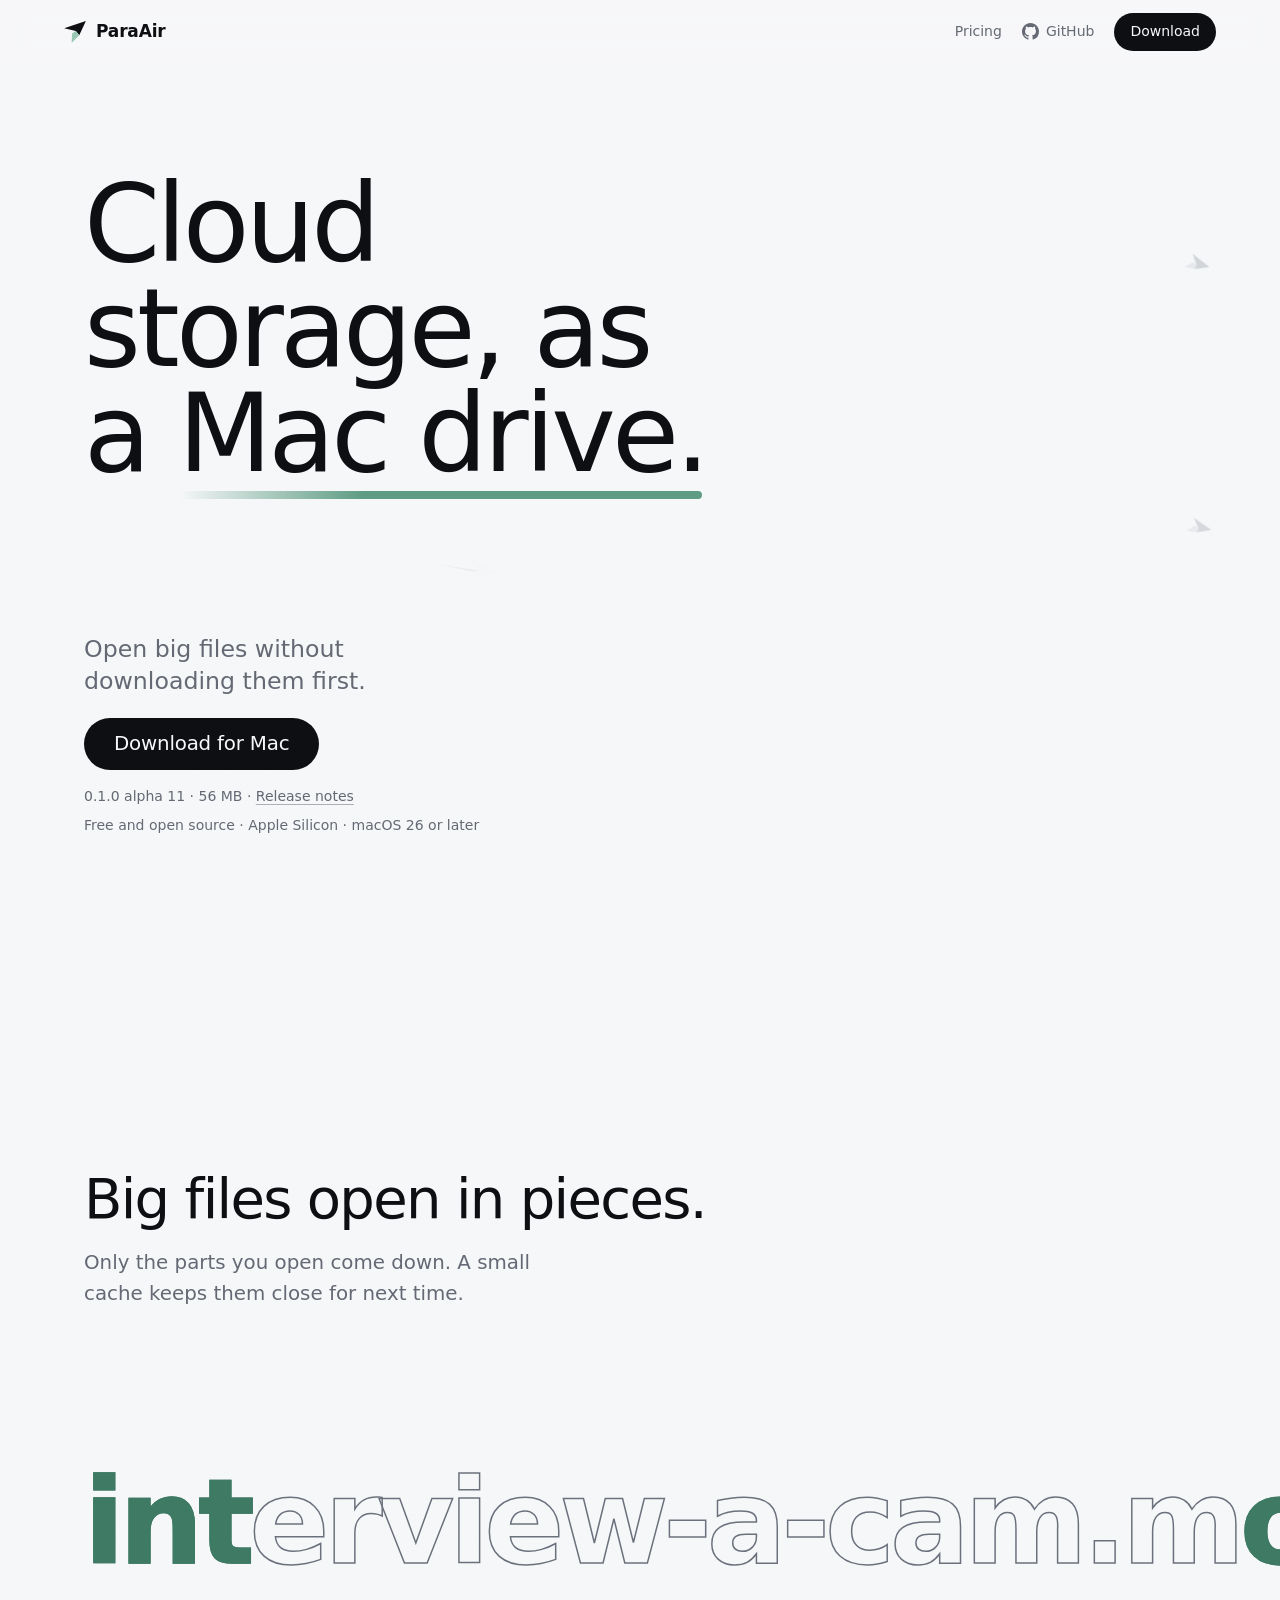
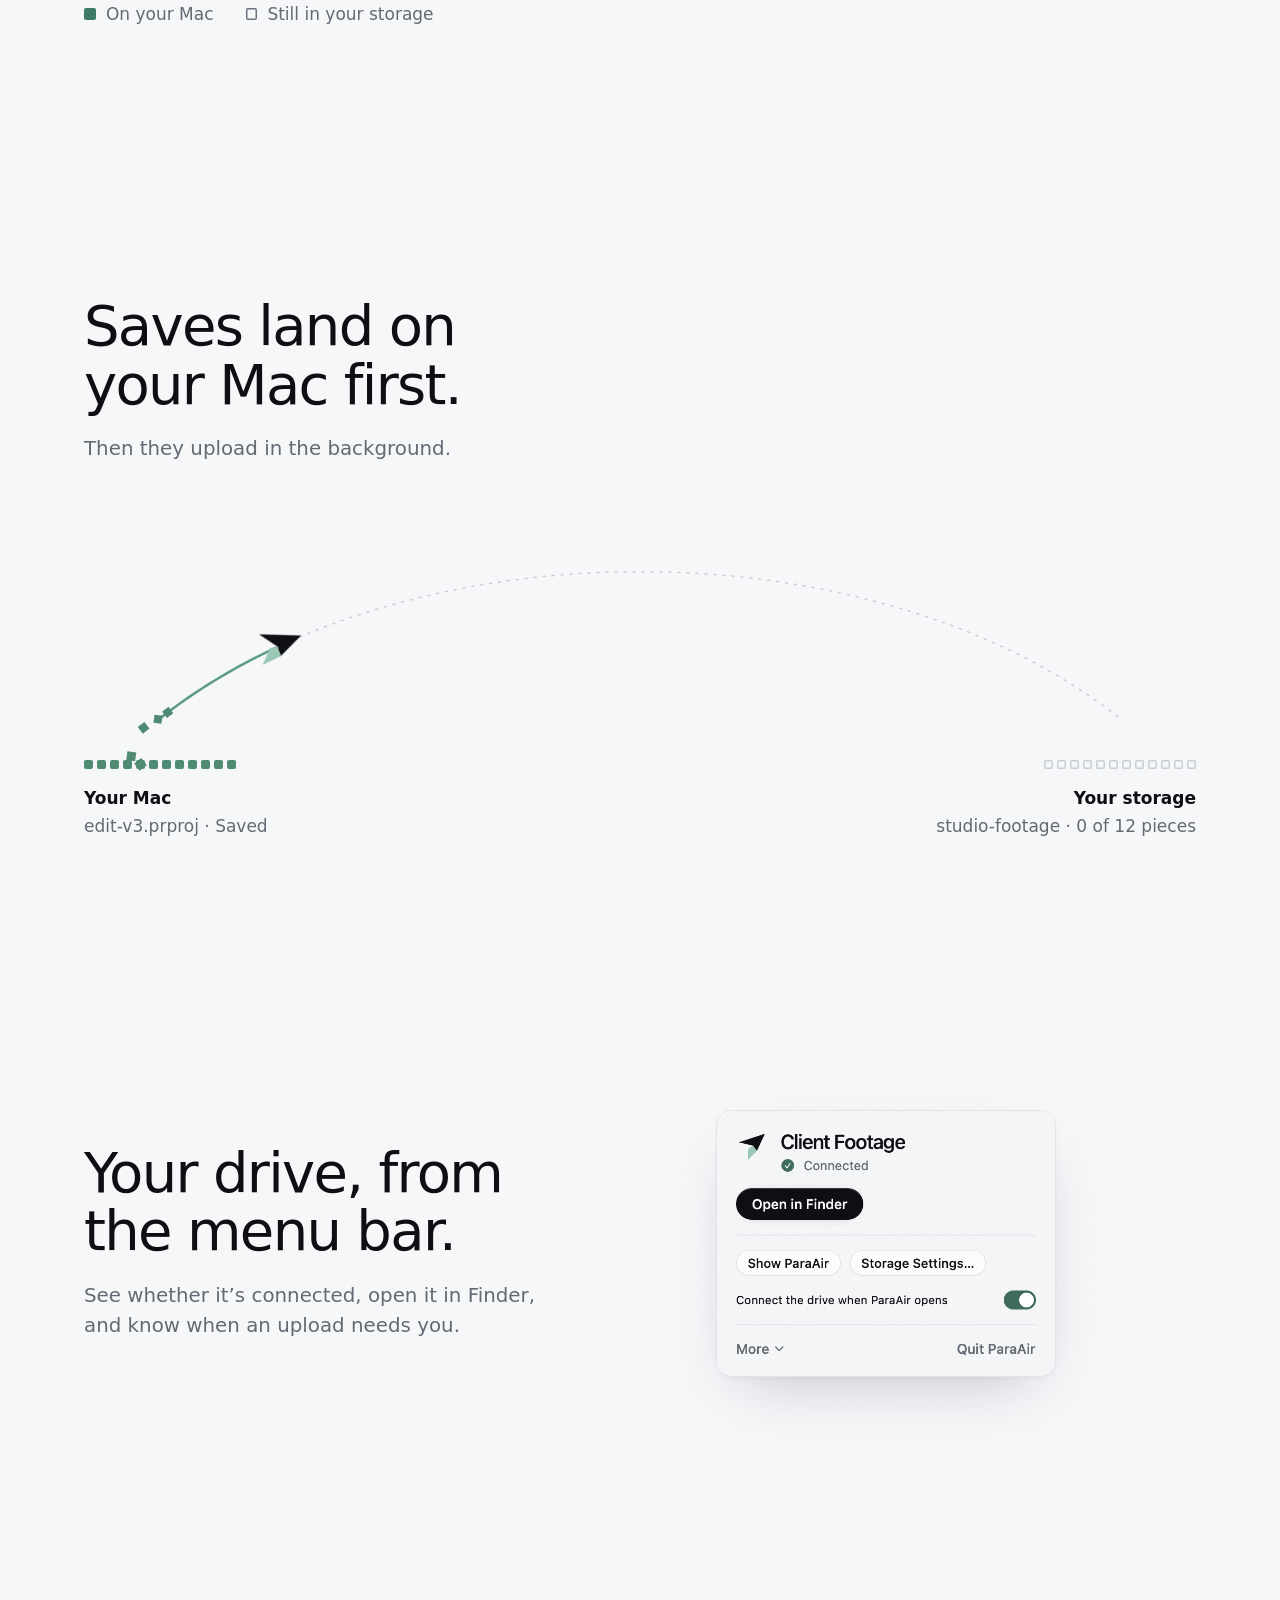
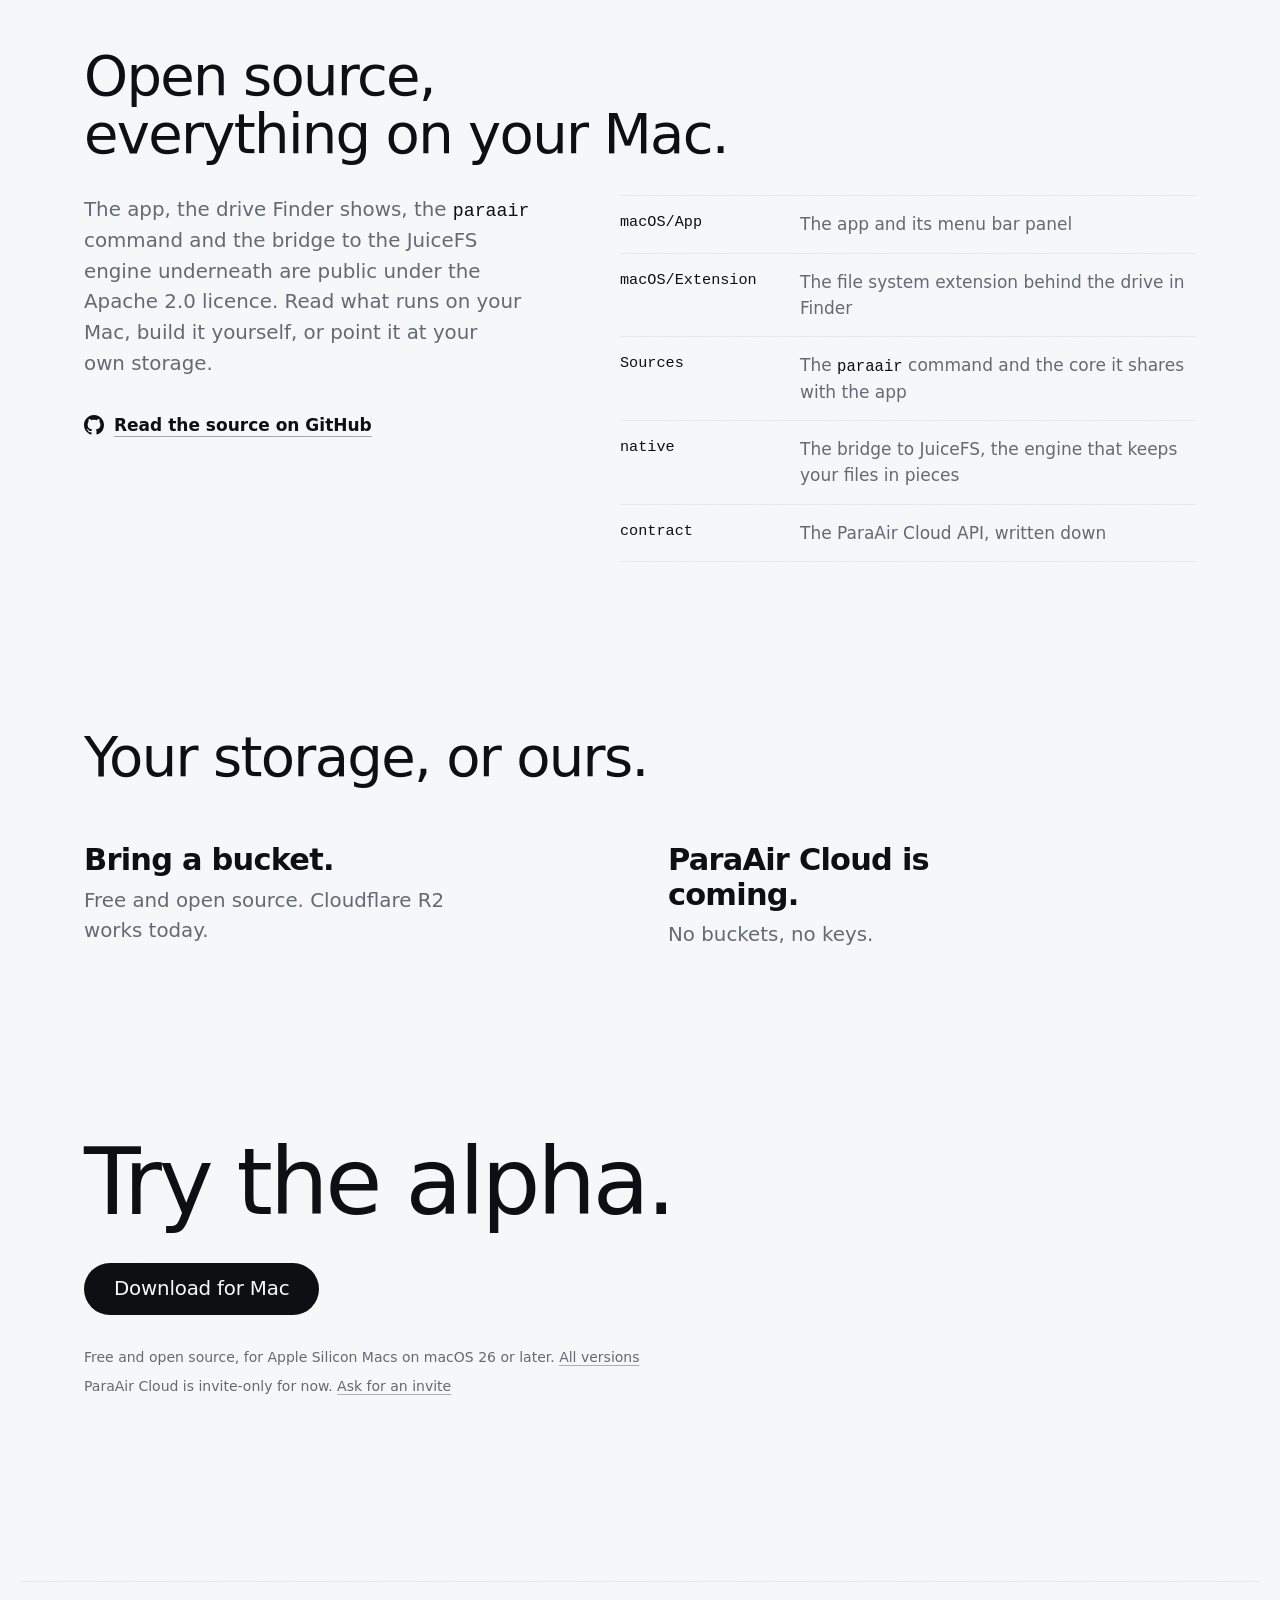
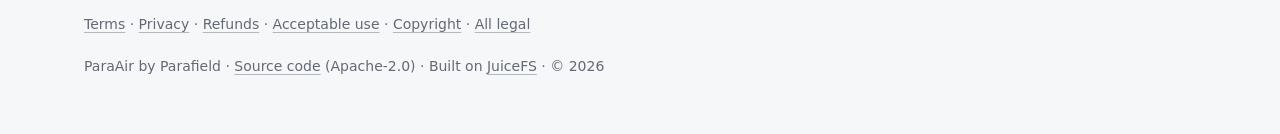
==== commit 0283b5a3: "Site: saves land on the Mac, then fly to storage in pieces (#70) The "Saves land on your Mac first" " ====
--- a/site/index.html
+++ b/site/index.html
@@ -68,11 +68,18 @@
     <section class="story saves" aria-labelledby="saves-title">
       <h2 id="saves-title">Saves land on your Mac first.</h2>
       <p class="say">Then they upload in the background.</p>
-      <div class="arc" data-arc aria-hidden="true">
-        <svg viewBox="0 0 1000 220" preserveAspectRatio="none"><path data-arc-path d="M 24 196 C 270 12, 730 12, 976 196"/></svg>
-        <canvas class="arc-canvas" data-arc-canvas></canvas>
-        <p class="arc-end arc-start"><b>Your Mac</b><span>edit-v3.prproj · <span data-arc-state>Saved</span></span></p>
-        <p class="arc-end arc-finish"><b>Your storage</b><span>studio-footage</span></p>
+      <div class="arc" data-arc>
+        <p class="visually-hidden">For example, saving edit-v3.prproj finishes on your Mac at once. Its pieces then upload to studio-footage in the background.</p>
+        <svg viewBox="0 0 1000 220" preserveAspectRatio="none" aria-hidden="true"><path data-arc-path d="M 66 196 C 290 12, 710 12, 934 196"/></svg>
+        <canvas class="arc-canvas" data-arc-canvas aria-hidden="true"></canvas>
+        <div class="arc-end arc-start" aria-hidden="true">
+          <span class="arc-row" data-arc-mac><i></i><i></i><i></i><i></i><i></i><i></i><i></i><i></i><i></i><i></i><i></i><i></i></span>
+          <b>Your Mac</b><span>edit-v3.prproj · <span data-arc-state>Saved</span></span>
+        </div>
+        <div class="arc-end arc-finish" aria-hidden="true">
+          <span class="arc-row" data-arc-cloud><i></i><i></i><i></i><i></i><i></i><i></i><i></i><i></i><i></i><i></i><i></i><i></i></span>
+          <b>Your storage</b><span>studio-footage · <span data-arc-count>Uploaded</span></span>
+        </div>
       </div>
     </section>
 
--- a/site/styles.css
+++ b/site/styles.css
@@ -322,14 +322,31 @@
 .file-legend .hollow i { box-shadow: inset 0 0 0 1.5px var(--outline); }
 
 /* A save, in two beats: it lands on the Mac, then flies to storage. */
-.arc { position: relative; margin-top: clamp(32px, 5vh, 56px); height: clamp(200px, 26vw, 300px); }
-.arc svg, .arc-canvas { position: absolute; left: 0; right: 0; top: 0; width: 100%; height: calc(100% - 64px); overflow: visible; }
-.arc path { fill: none; stroke: var(--rule-strong); stroke-width: 1.5; stroke-linecap: round; vector-effect: non-scaling-stroke; }
+/* "Saves land on your Mac first": the flight path, and a row of the file's pieces under each end. The page shows the
+   finished scene; a run (motion.js) sets data-phase to land the save on the Mac and fly its pieces into storage. */
+.arc { position: relative; margin-top: clamp(32px, 5vh, 56px); height: clamp(236px, 28vw, 330px); }
+.arc svg { position: absolute; left: 0; right: 0; top: 0; width: 100%; height: calc(100% - 96px); overflow: visible; }
+.arc-canvas { position: absolute; inset: 0; width: 100%; height: 100%; }
+/* Without the script the path is the flown trail; with it (data-live) it is the dashed route the canvas flies over. */
+.arc path { fill: none; stroke: var(--sage-line); stroke-width: 2.5; stroke-linecap: round; vector-effect: non-scaling-stroke; }
+.arc[data-live] path { stroke: var(--rule-strong); stroke-width: 1.5; stroke-dasharray: 2 7; }
 .arc-end { position: absolute; bottom: 0; display: grid; gap: 2px; font-size: var(--text-base); }
 .arc-end b { font-weight: 600; color: var(--ink); }
-.arc-end span { color: var(--ink-2); font-variant-numeric: tabular-nums; }
+.arc-end > span:not(.arc-row) { color: var(--ink-2); font-variant-numeric: tabular-nums; }
 .arc-start { left: 0; }
 .arc-finish { right: 0; text-align: right; }
+.arc-row { display: flex; gap: 4px; margin-bottom: 14px; }
+.arc-finish .arc-row { justify-content: flex-end; }
+.arc-row i { width: 9px; height: 9px; border-radius: 2px; background: var(--piece-on); }
+/* During a run storage's slots wait hollow, and each fills as its piece lands. */
+.arc[data-phase] [data-arc-cloud] i { background: transparent; box-shadow: inset 0 0 0 1.5px var(--rule-strong); }
+.arc[data-phase] [data-arc-cloud] i.on { background: var(--piece-on); box-shadow: none; animation: arc-land 0.36s cubic-bezier(0.2, 0.9, 0.3, 1); }
+/* Primed out of sight: the save hasn't landed yet. Running: it drops into the Mac's row, piece by piece. */
+.arc[data-phase="primed"] [data-arc-mac] i { opacity: 0; transform: translateY(-26px); }
+.arc[data-phase="run"] [data-arc-mac] i {
+  transition: transform 0.45s cubic-bezier(0.25, 1.35, 0.45, 1) calc(var(--k, 0) * 26ms), opacity 0.18s linear calc(var(--k, 0) * 26ms);
+}
+@keyframes arc-land { from { transform: scale(1.5); } to { transform: none; } }
 
 /* The app: its menu bar panel, the real thing, standing on the paper. */
 .panel-shot {
@@ -413,6 +430,8 @@
   .arc-end { font-size: var(--text-sm); }
 }
 @media (max-width: 560px) {
+  .arc-row { gap: 3px; margin-bottom: 10px; }
+  .arc-row i { width: 6px; height: 6px; border-radius: 1.5px; }
   .repo div { grid-template-columns: minmax(0, 1fr); gap: 2px; }
   .cta { white-space: normal; text-align: center; padding: 14px 26px; }
   .hero { padding-top: calc(64px + 40px); }
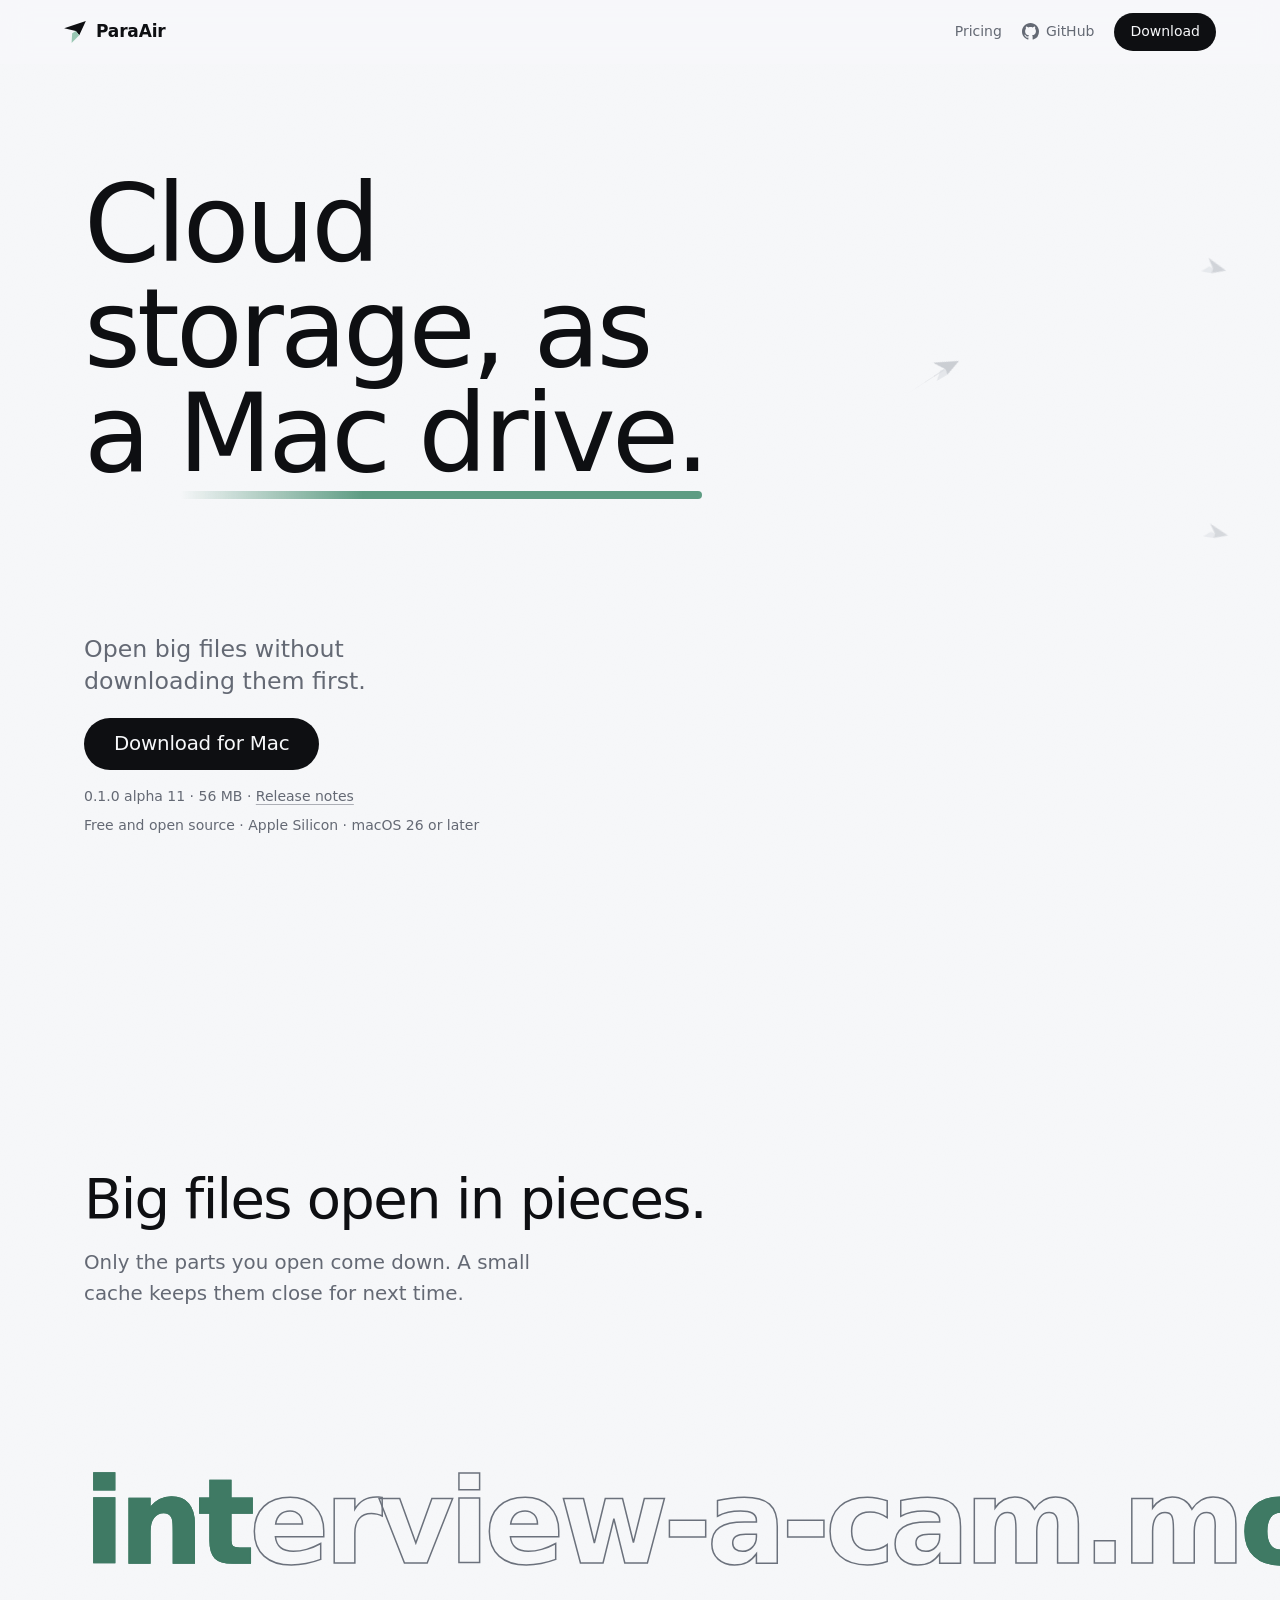
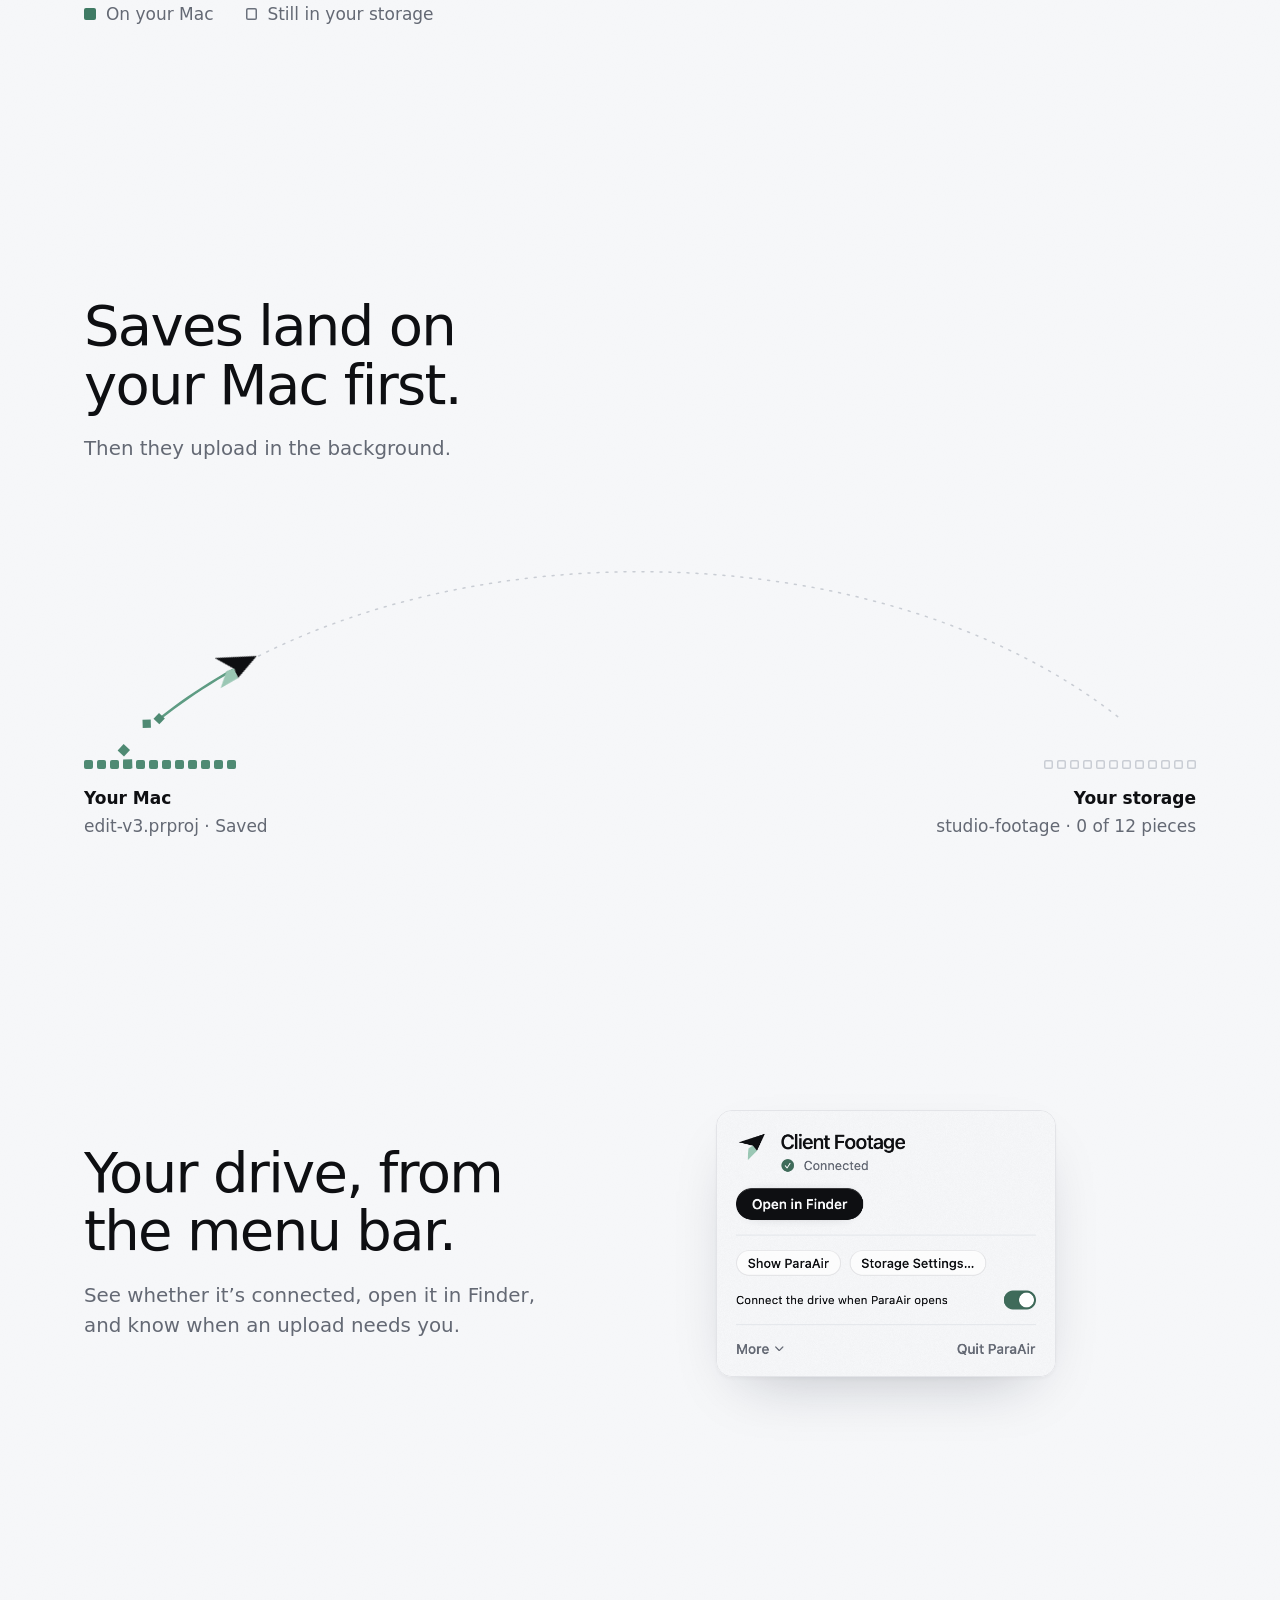
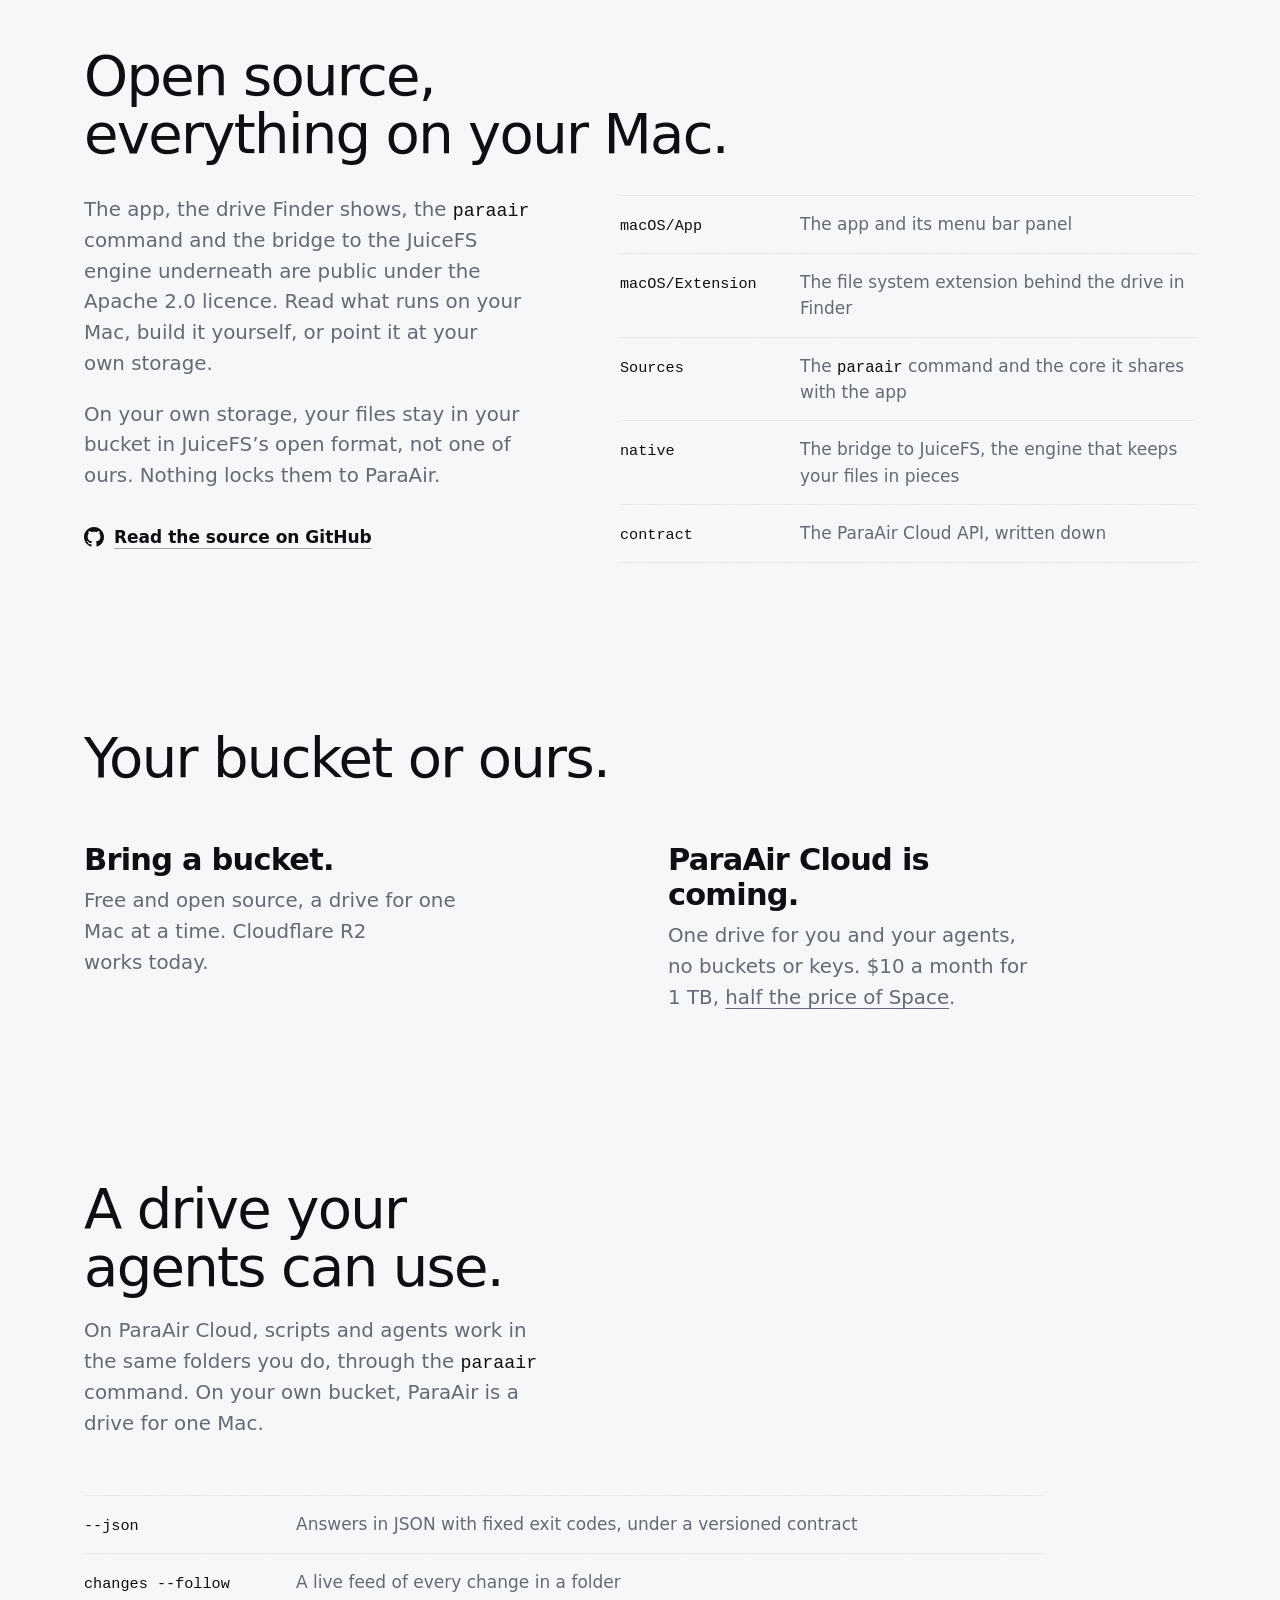
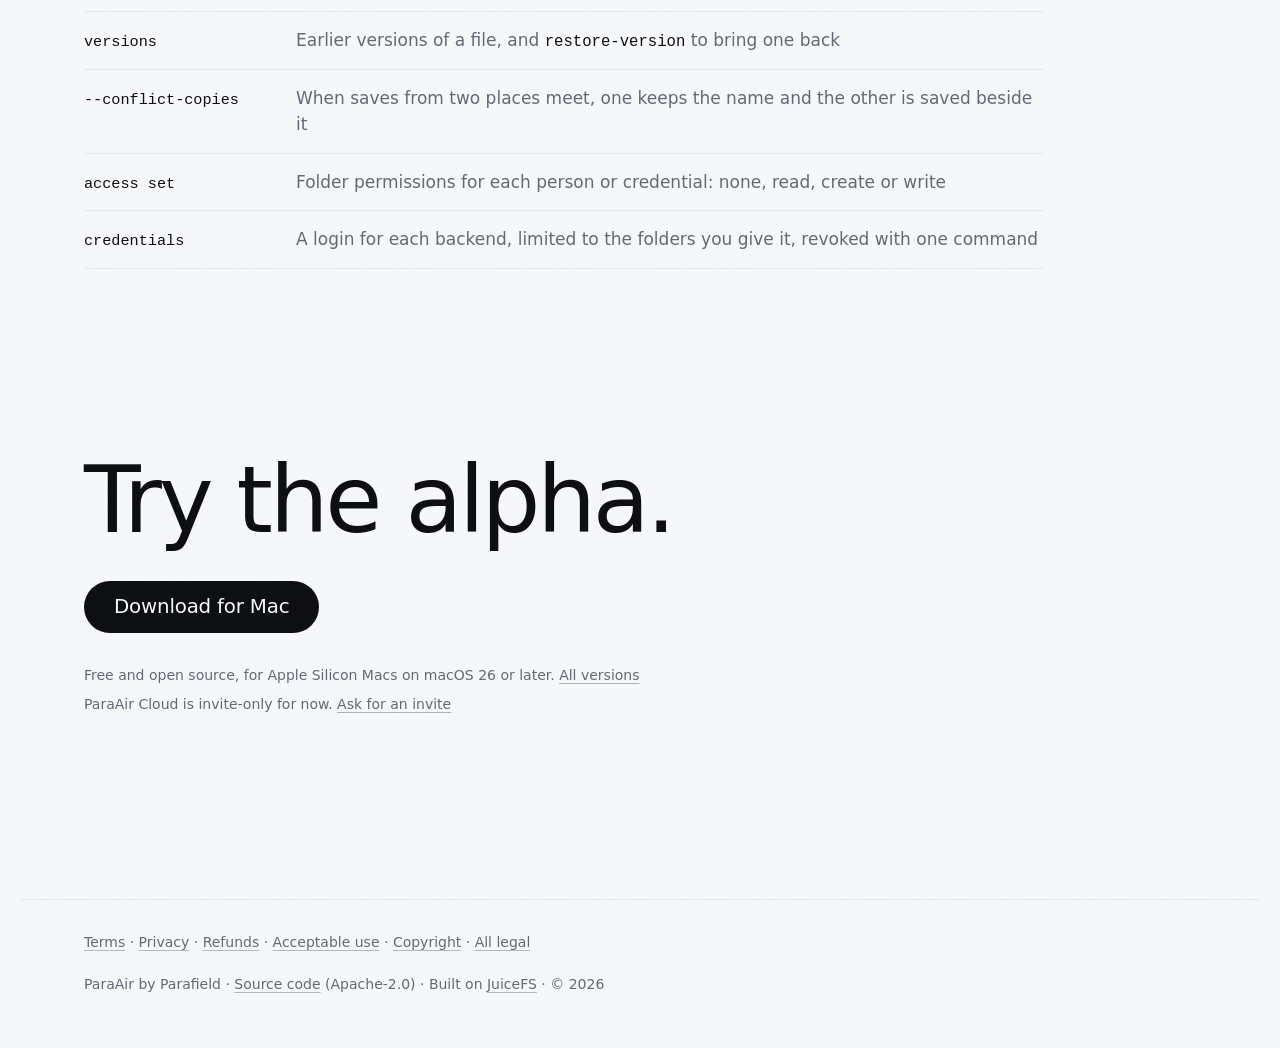
==== commit a694dab2: "Site: your bucket or ours, agent features, and prices against other streaming drives (#71) The site " ====
--- a/site/index.html
+++ b/site/index.html
@@ -4,7 +4,7 @@
   <meta charset="utf-8">
   <meta name="viewport" content="width=device-width, initial-scale=1">
   <title>ParaAir: cloud storage as a Mac drive</title>
-  <meta name="description" content="Cloud storage as a Mac drive. Open big files without downloading them first. Open source alpha for Apple Silicon Macs on macOS 26 or later.">
+  <meta name="description" content="Cloud storage as a Mac drive. Open big files without downloading them first. Free and open source on your own bucket, or ParaAir Cloud, planned at half the price of Space. Alpha for Apple Silicon Macs on macOS 26 or later.">
   <meta name="color-scheme" content="light dark">
   <link rel="icon" href="glide.svg" type="image/svg+xml">
   <link rel="stylesheet" href="styles.css">
@@ -104,6 +104,7 @@
       <h2 id="open-title">Open source, everything on your&nbsp;Mac.</h2>
       <div class="open-copy">
         <p class="say">The app, the drive Finder shows, the <code>paraair</code> command and the bridge to the JuiceFS engine underneath are public under the Apache 2.0 licence. Read what runs on your Mac, build it yourself, or point it at your own&nbsp;storage.</p>
+        <p class="say">On your own storage, your files stay in your bucket in JuiceFS’s open format, not one of ours. Nothing locks them to&nbsp;ParaAir.</p>
         <a class="source-link" href="https://github.com/parafieldai/ParaAir"><svg class="source-icon" viewBox="0 0 16 16" aria-hidden="true"><path d="M8 0C3.58 0 0 3.58 0 8c0 3.54 2.29 6.53 5.47 7.59.4.07.55-.17.55-.38 0-.19-.01-.82-.01-1.49-2.01.37-2.53-.49-2.69-.94-.09-.23-.48-.94-.82-1.13-.28-.15-.68-.52-.01-.53.63-.01 1.08.58 1.23.82.72 1.21 1.87.87 2.33.66.07-.52.28-.87.51-1.07-1.78-.2-3.64-.89-3.64-3.95 0-.87.31-1.59.82-2.15-.08-.2-.36-1.02.08-2.12 0 0 .67-.21 2.2.82.64-.18 1.32-.27 2-.27.68 0 1.36.09 2 .27 1.53-1.04 2.2-.82 2.2-.82.44 1.1.16 1.92.08 2.12.51.56.82 1.27.82 2.15 0 3.07-1.87 3.75-3.65 3.95.29.25.54.73.54 1.48 0 1.07-.01 1.93-.01 2.2 0 .21.15.46.55.38A8.013 8.013 0 0 0 16 8c0-4.42-3.58-8-8-8z"/></svg>Read the source on GitHub</a>
       </div>
       <dl class="repo" aria-label="What the public repository holds">
@@ -116,11 +117,24 @@
     </section>
 
     <section class="story choice" aria-labelledby="choice-title">
-      <h2 id="choice-title">Your storage, or ours.</h2>
+      <h2 id="choice-title">Your bucket or ours.</h2>
       <div class="choice-pair">
-        <p><strong>Bring a bucket.</strong> Free and open source. Cloudflare R2 works today.</p>
-        <p><strong data-signup="invite">ParaAir Cloud is coming.</strong><strong data-signup="open" hidden>ParaAir Cloud.</strong> No buckets, no keys.</p>
+        <p><strong>Bring a bucket.</strong> Free and open source, a drive for one Mac at a time. Cloudflare R2 works&nbsp;today.</p>
+        <p><strong data-signup="invite">ParaAir Cloud is coming.</strong><strong data-signup="open" hidden>ParaAir Cloud.</strong> One drive for you and your agents, no buckets or keys. $10 a month for 1&nbsp;TB, <a href="pricing.html#compare">half the price of&nbsp;Space</a>.</p>
       </div>
+    </section>
+
+    <section class="story agents" aria-labelledby="agents-title">
+      <h2 id="agents-title">A drive your agents can&nbsp;use.</h2>
+      <p class="say">On ParaAir Cloud, scripts and agents work in the same folders you do, through the <code>paraair</code> command. On your own bucket, ParaAir is a drive for one&nbsp;Mac.</p>
+      <dl class="repo" aria-label="What ParaAir Cloud gives scripts and agents">
+        <div><dt>--json</dt><dd>Answers in JSON with fixed exit codes, under a versioned contract</dd></div>
+        <div><dt>changes --follow</dt><dd>A live feed of every change in a folder</dd></div>
+        <div><dt>versions</dt><dd>Earlier versions of a file, and <code>restore-version</code> to bring one back</dd></div>
+        <div><dt>--conflict-copies</dt><dd>When saves from two places meet, one keeps the name and the other is saved beside it</dd></div>
+        <div><dt>access set</dt><dd>Folder permissions for each person or credential: none, read, create or write</dd></div>
+        <div><dt>credentials</dt><dd>A login for each backend, limited to the folders you give it, revoked with one command</dd></div>
+      </dl>
     </section>
 
     <section class="access" id="access" aria-labelledby="access-title" data-flight="close">
--- a/site/styles.css
+++ b/site/styles.css
@@ -369,7 +369,8 @@
 .open-source { display: grid; grid-template-columns: minmax(0, 5fr) minmax(0, 6fr); column-gap: var(--space-xl); row-gap: var(--space-lg); align-items: start; }
 .open-source h2 { grid-column: 1 / -1; max-width: 24ch; }
 .open-copy .say { margin-top: 0; }
-.open-copy code, .repo code { font: 500 0.92em/1 ui-monospace, "SF Mono", Menlo, monospace; color: var(--ink); }
+.open-copy .say + .say { margin-top: var(--space-md); }
+.open-copy code, .agents .say code, .repo code { font: 500 0.92em/1 ui-monospace, "SF Mono", Menlo, monospace; color: var(--ink); }
 .source-link {
   margin-top: var(--space-lg);
   display: inline-flex; align-items: center; gap: 10px;
@@ -379,11 +380,17 @@
 .source-link:hover { text-decoration-color: currentColor; }
 .source-icon { width: 20px; height: 20px; fill: currentColor; flex: none; }
 .repo { margin: 0; }
-.repo div { display: grid; grid-template-columns: minmax(10rem, auto) minmax(0, 1fr); gap: var(--space-md); padding: 15px 0; border-top: 1px solid var(--rule); }
+.repo div { display: grid; grid-template-columns: minmax(10rem, auto) minmax(0, 1fr); align-items: baseline; gap: var(--space-md); padding: 15px 0; border-top: 1px solid var(--rule); }
 .repo div:last-child { border-bottom: 1px solid var(--rule); }
-/* The folders are real paths, so they are set in the monospaced face; nothing else on the page is. */
+/* The folders and commands are real, so they are set in the monospaced face; nothing else on the page is. */
 .repo dt { font: 500 0.95rem/1.5 ui-monospace, "SF Mono", Menlo, monospace; color: var(--ink); }
 .repo dd { margin: 0; color: var(--ink-2); }
+.repo dd code { white-space: nowrap; }
+
+/* Agents: what ParaAir Cloud gives a script, one command per row, under the claim rather than beside it. */
+.agents { padding-top: var(--section); }
+.agents .repo { margin-top: var(--space-xl); max-width: 60rem; }
+.agents .repo div { grid-template-columns: 12rem minmax(0, 1fr); }
 
 /* Choice: two answers side by side, set as type. */
 .choice { padding-top: var(--section); }
@@ -432,7 +439,7 @@
 @media (max-width: 560px) {
   .arc-row { gap: 3px; margin-bottom: 10px; }
   .arc-row i { width: 6px; height: 6px; border-radius: 1.5px; }
-  .repo div { grid-template-columns: minmax(0, 1fr); gap: 2px; }
+  .repo div, .agents .repo div { grid-template-columns: minmax(0, 1fr); gap: 2px; }
   .cta { white-space: normal; text-align: center; padding: 14px 26px; }
   .hero { padding-top: calc(64px + 40px); }
 }
@@ -622,6 +629,18 @@
 .spec-table th { width: 36%; padding-right: var(--space-lg); font-weight: 400; color: var(--ink-2); }
 .spec-table .fig { font: 500 var(--text-fig)/1.25 var(--font-display); color: var(--ink); }
 .spec-table .more { display: block; margin-top: var(--space-xs); color: var(--ink-2); max-width: 46ch; }
+.spec-table code { font: 500 0.92em/1 ui-monospace, "SF Mono", Menlo, monospace; color: var(--ink); }
+
+/* Compare: other streaming drives at about 1 TB, each name linked to the page its price was read from. */
+.compare-table thead th { width: auto; padding: 0 var(--space-md) var(--space-sm) 0; border-top: 0; font-size: var(--text-sm); color: var(--ink-3); }
+.compare-table tbody th { width: 36%; }
+.compare-table td { padding-right: var(--space-md); }
+.compare-table th a { color: inherit; }
+.compare-table .ours th { color: var(--ink); font-weight: 600; }
+.compare-table th .more { font-weight: 400; color: var(--ink-2); }
+.compare-table td > .more:only-child { margin-top: 0; }
+.compare-note { margin-top: var(--space-md); max-width: 60ch; color: var(--ink-2); }
+.compare-note a { color: inherit; }
 
 /* Team: a footnote, priced but not for sale */
 .pricing .later { padding-top: clamp(56px, 7vw, 96px); }
@@ -669,6 +688,7 @@
   .meter-lane { --g: 16px; --gap: 3px; }
   .meter-scale { column-gap: 3px; }
   .spec-table th { width: 40%; padding-right: var(--space-md); font-size: var(--text-sm); }
+  .compare-table tbody th { width: 40%; }
 }
 @media (prefers-reduced-motion: reduce) {
   .scene-meter.is-in .meter-glider, .scene-meter.is-in .meter-read i::after { animation: none; }
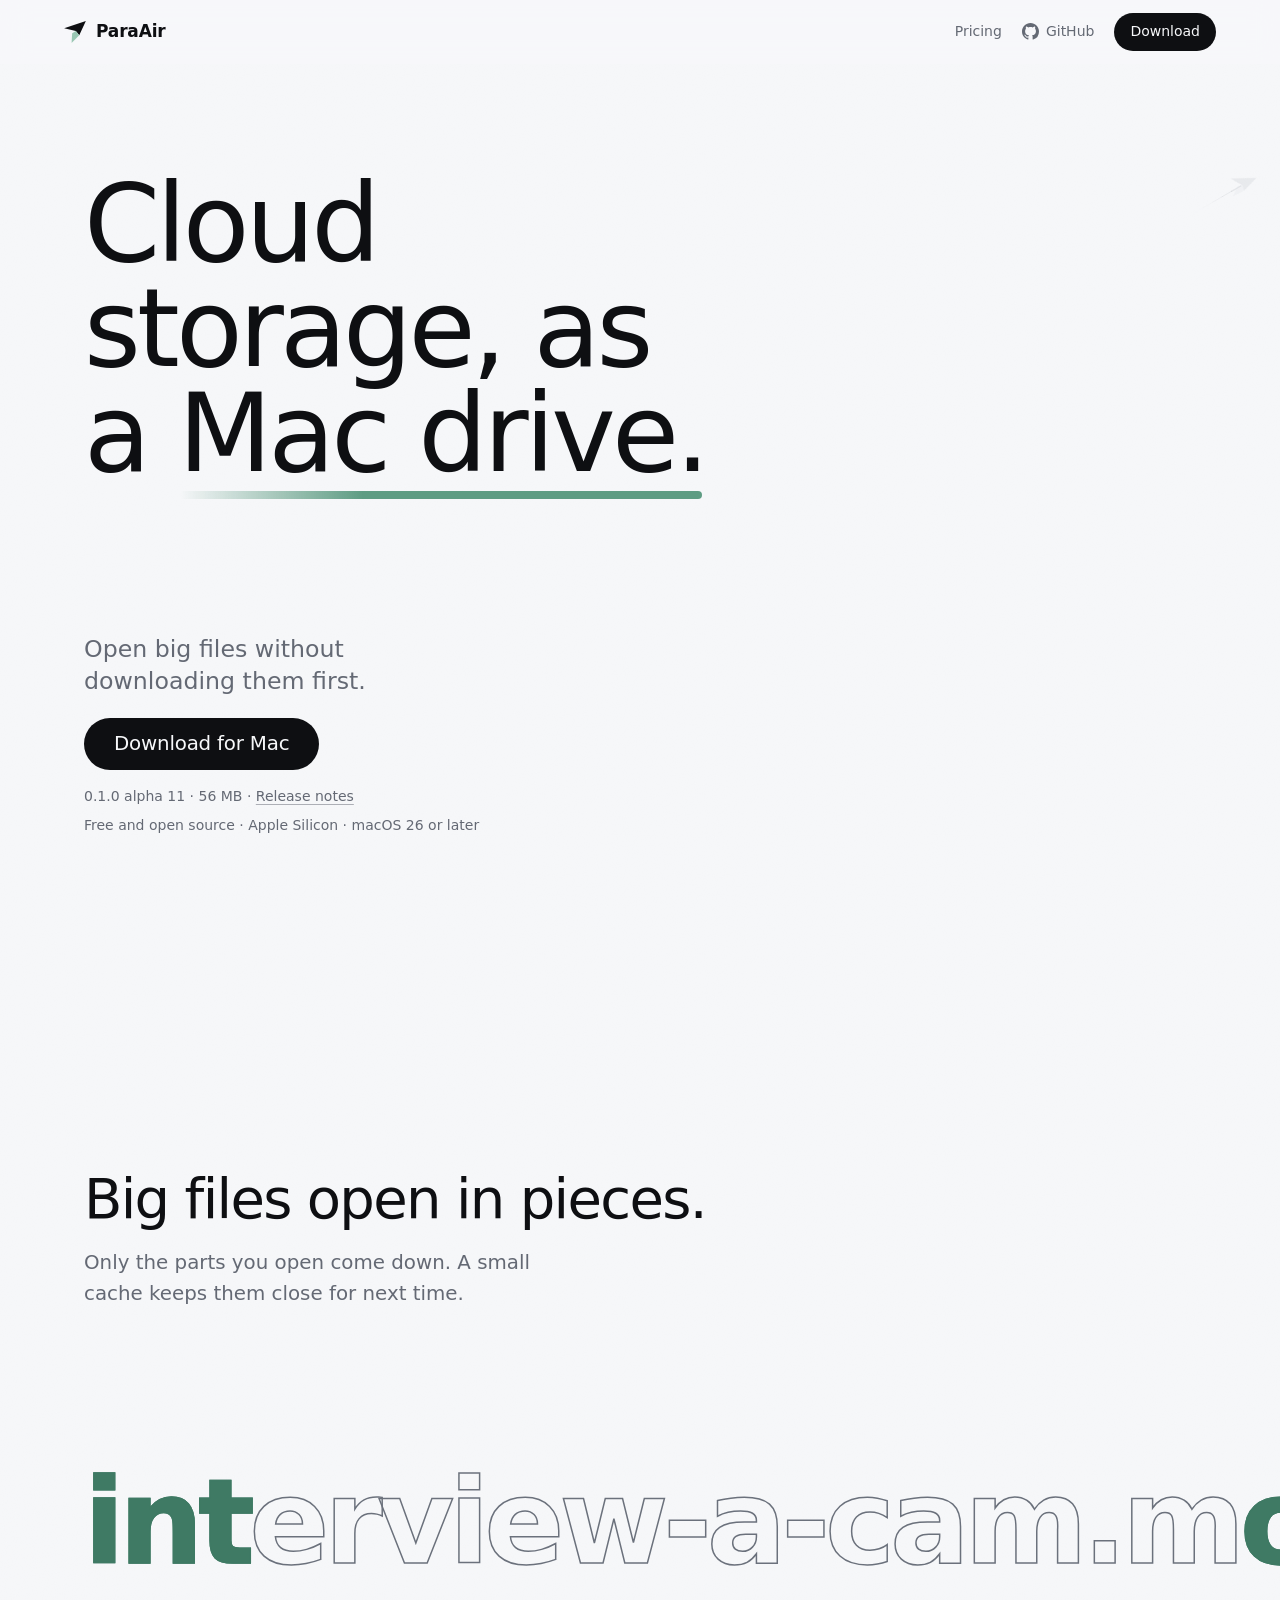
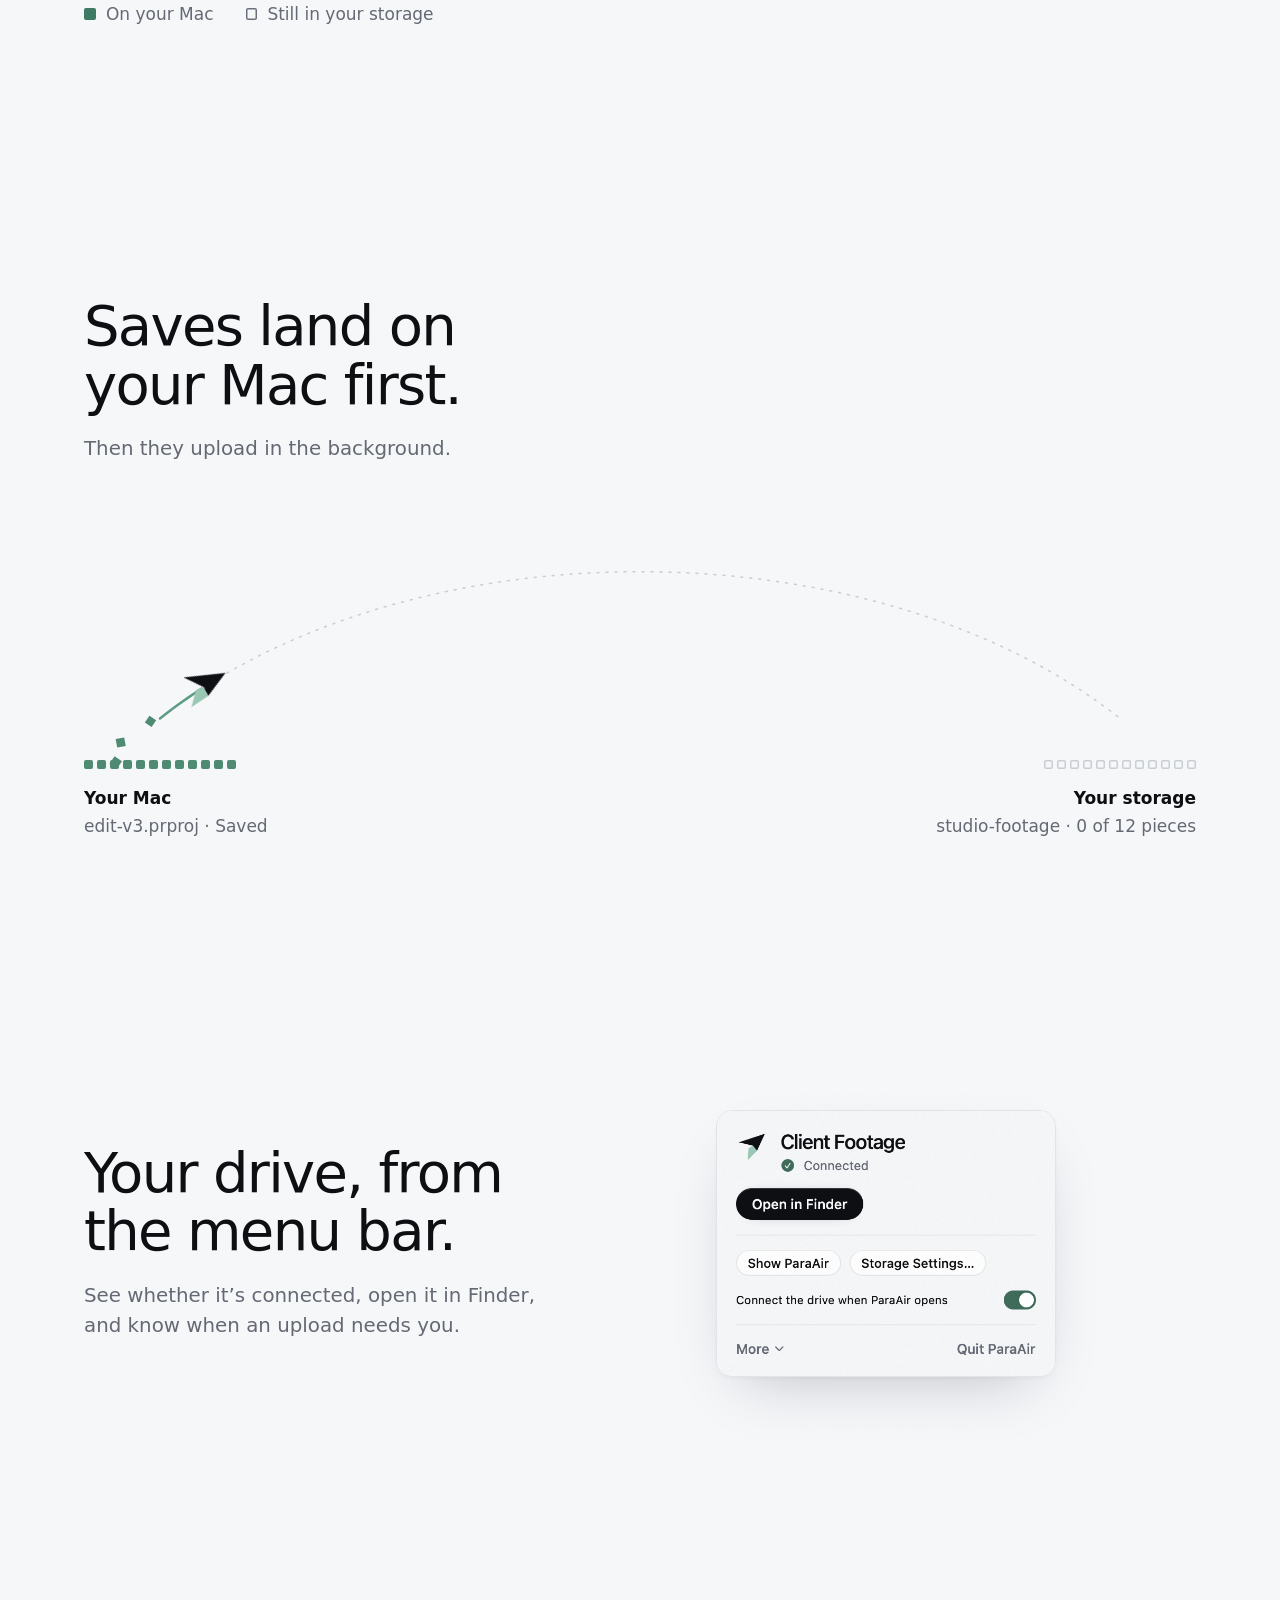
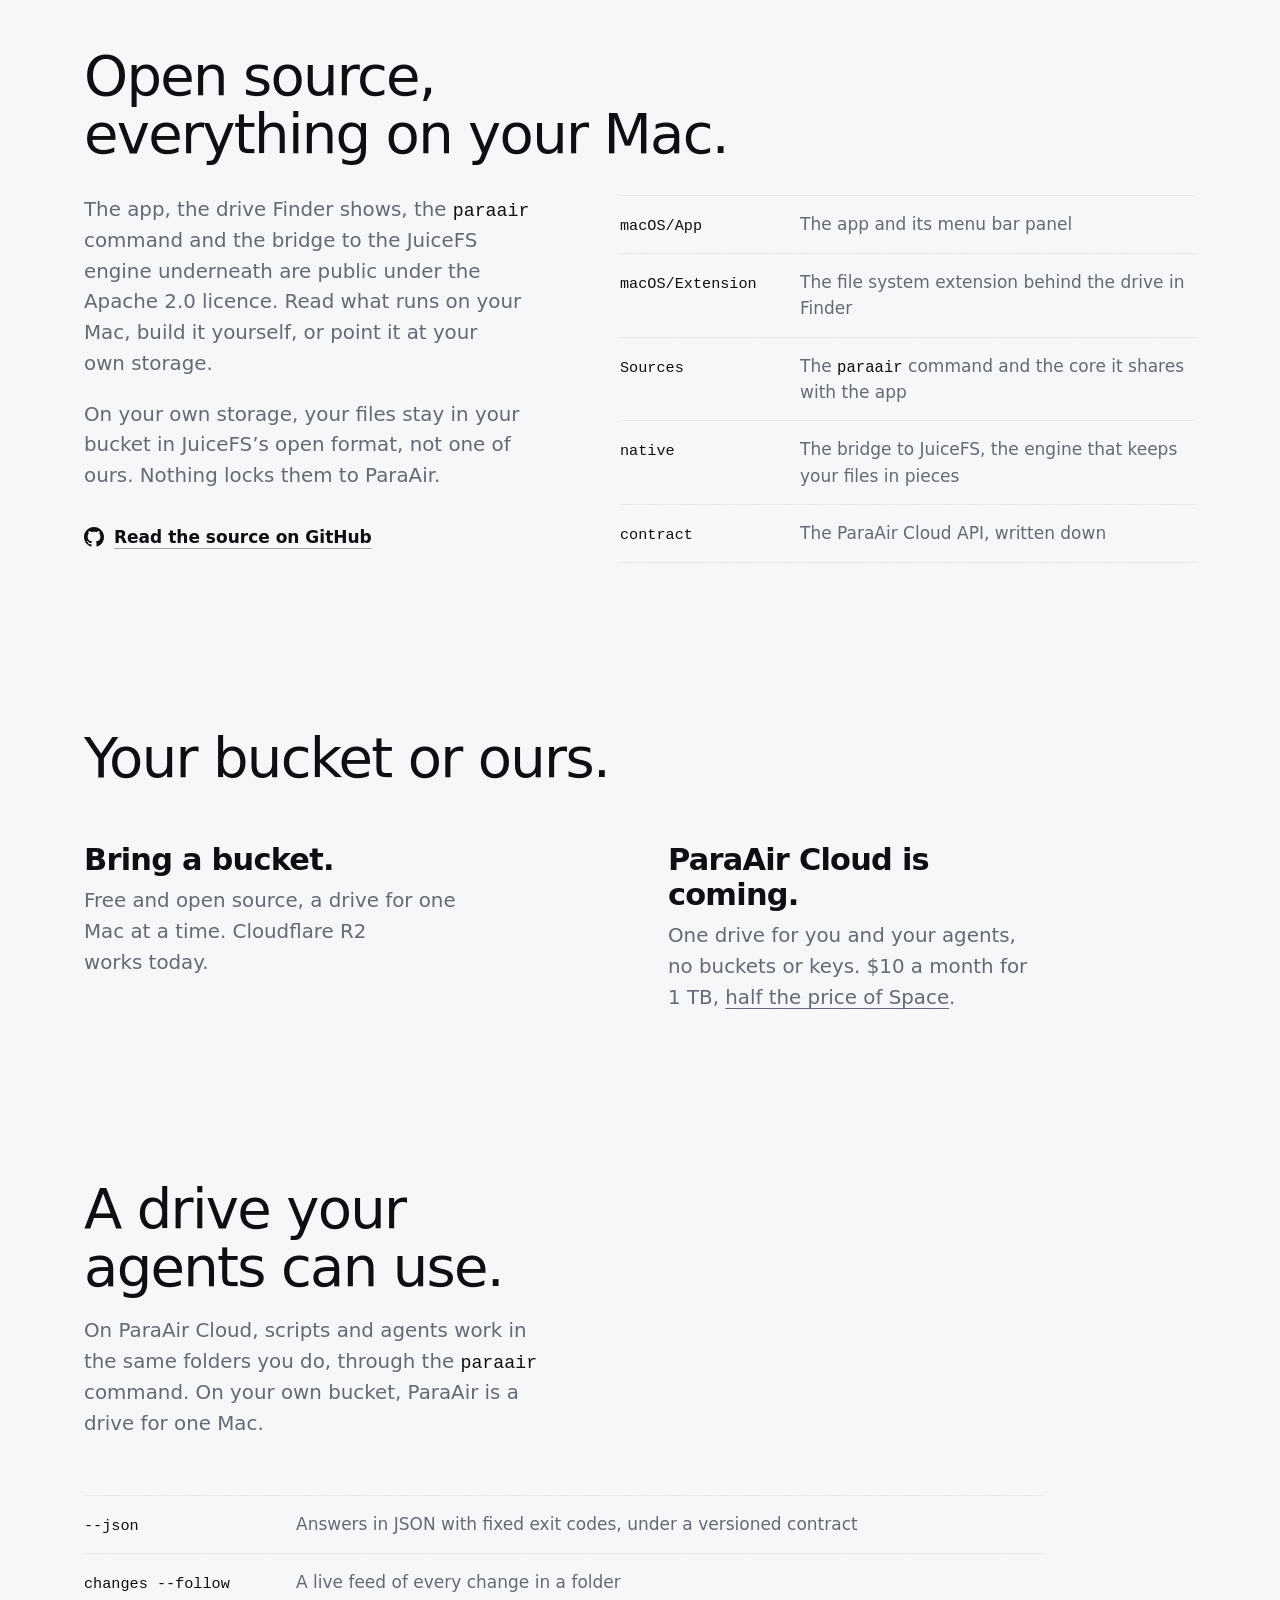
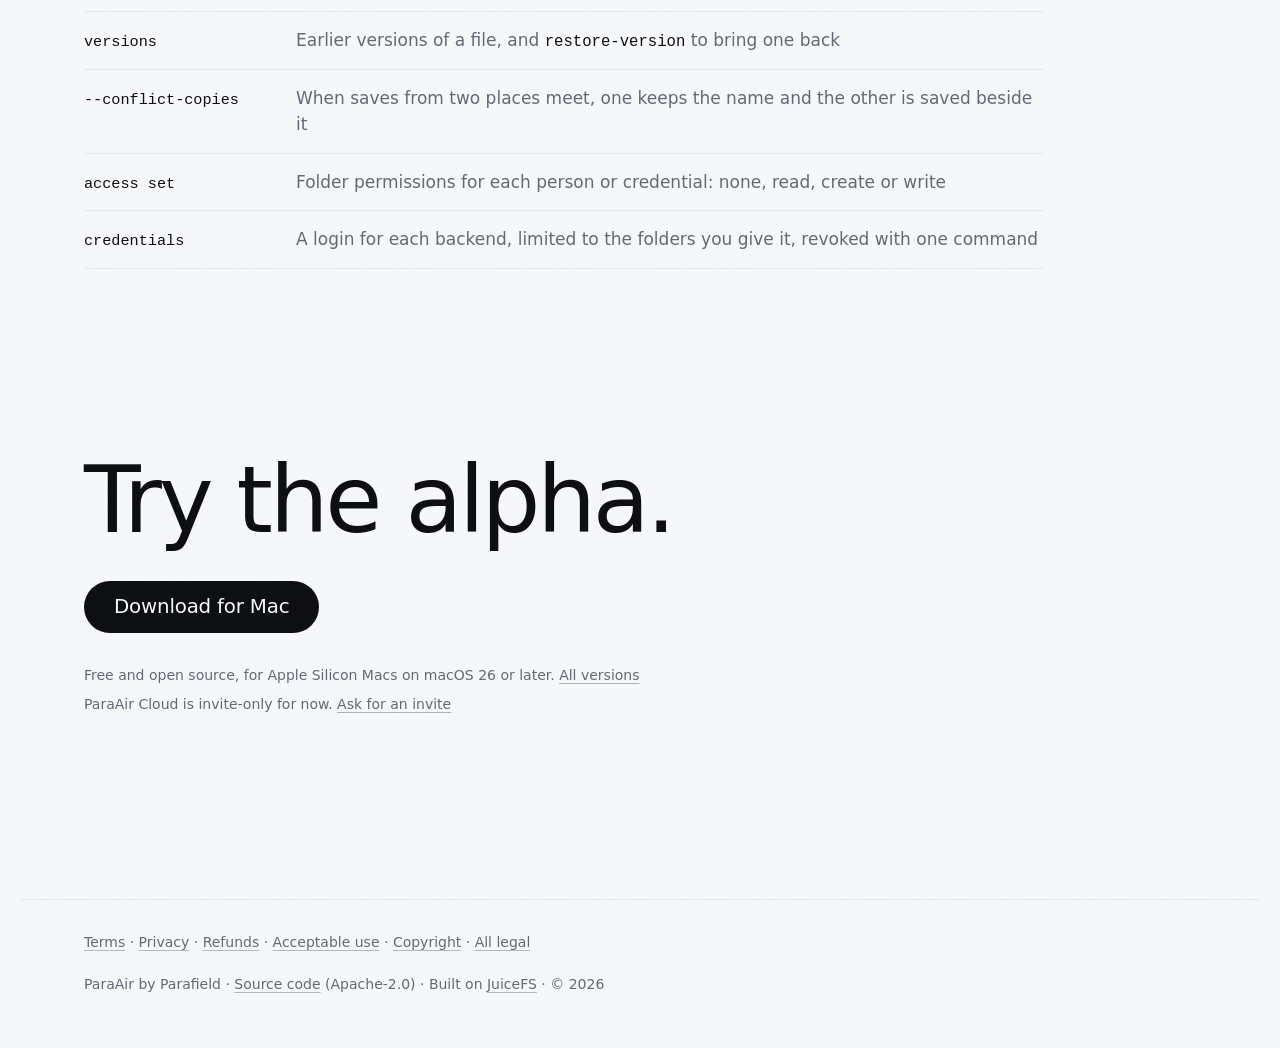
==== commit 61985a12: "Site: home page says when sign-ups are paused The "ParaAir Cloud is invite-only for now" line under " ====
--- a/site/index.html
+++ b/site/index.html
@@ -142,7 +142,8 @@
       <a class="cta" data-release-download href="https://github.com/parafieldai/ParaAir/releases/download/v0.1.0-alpha.11/ParaAir-0.1.0-alpha.11.dmg">Download for Mac</a>
       <div class="access-notes">
         <p class="requires">Free and open source, for Apple Silicon Macs on macOS&nbsp;26&nbsp;or&nbsp;later. <a href="https://github.com/parafieldai/ParaAir/releases">All&nbsp;versions</a></p>
-        <p class="requires" data-signup="invite">ParaAir Cloud is invite-only for now. <a href="mailto:contact@parafield.ai?subject=ParaAir%20Cloud%20invite">Ask&nbsp;for&nbsp;an&nbsp;invite</a></p>
+        <p class="requires" data-signup="invite" data-paused="no">ParaAir Cloud is invite-only for now. <a href="mailto:contact@parafield.ai?subject=ParaAir%20Cloud%20invite">Ask&nbsp;for&nbsp;an&nbsp;invite</a></p>
+        <p class="requires" data-signup="invite" data-paused="yes" hidden>New sign-ups to ParaAir Cloud are paused for now. <a href="mailto:contact@parafield.ai?subject=ParaAir%20Cloud%20invite">Ask&nbsp;for&nbsp;an&nbsp;invite</a></p>
         <p class="requires" data-signup="open" hidden>ParaAir Cloud starts with a 7-day free trial. <a href="get-started.html">Get&nbsp;started</a></p>
       </div>
     </section>
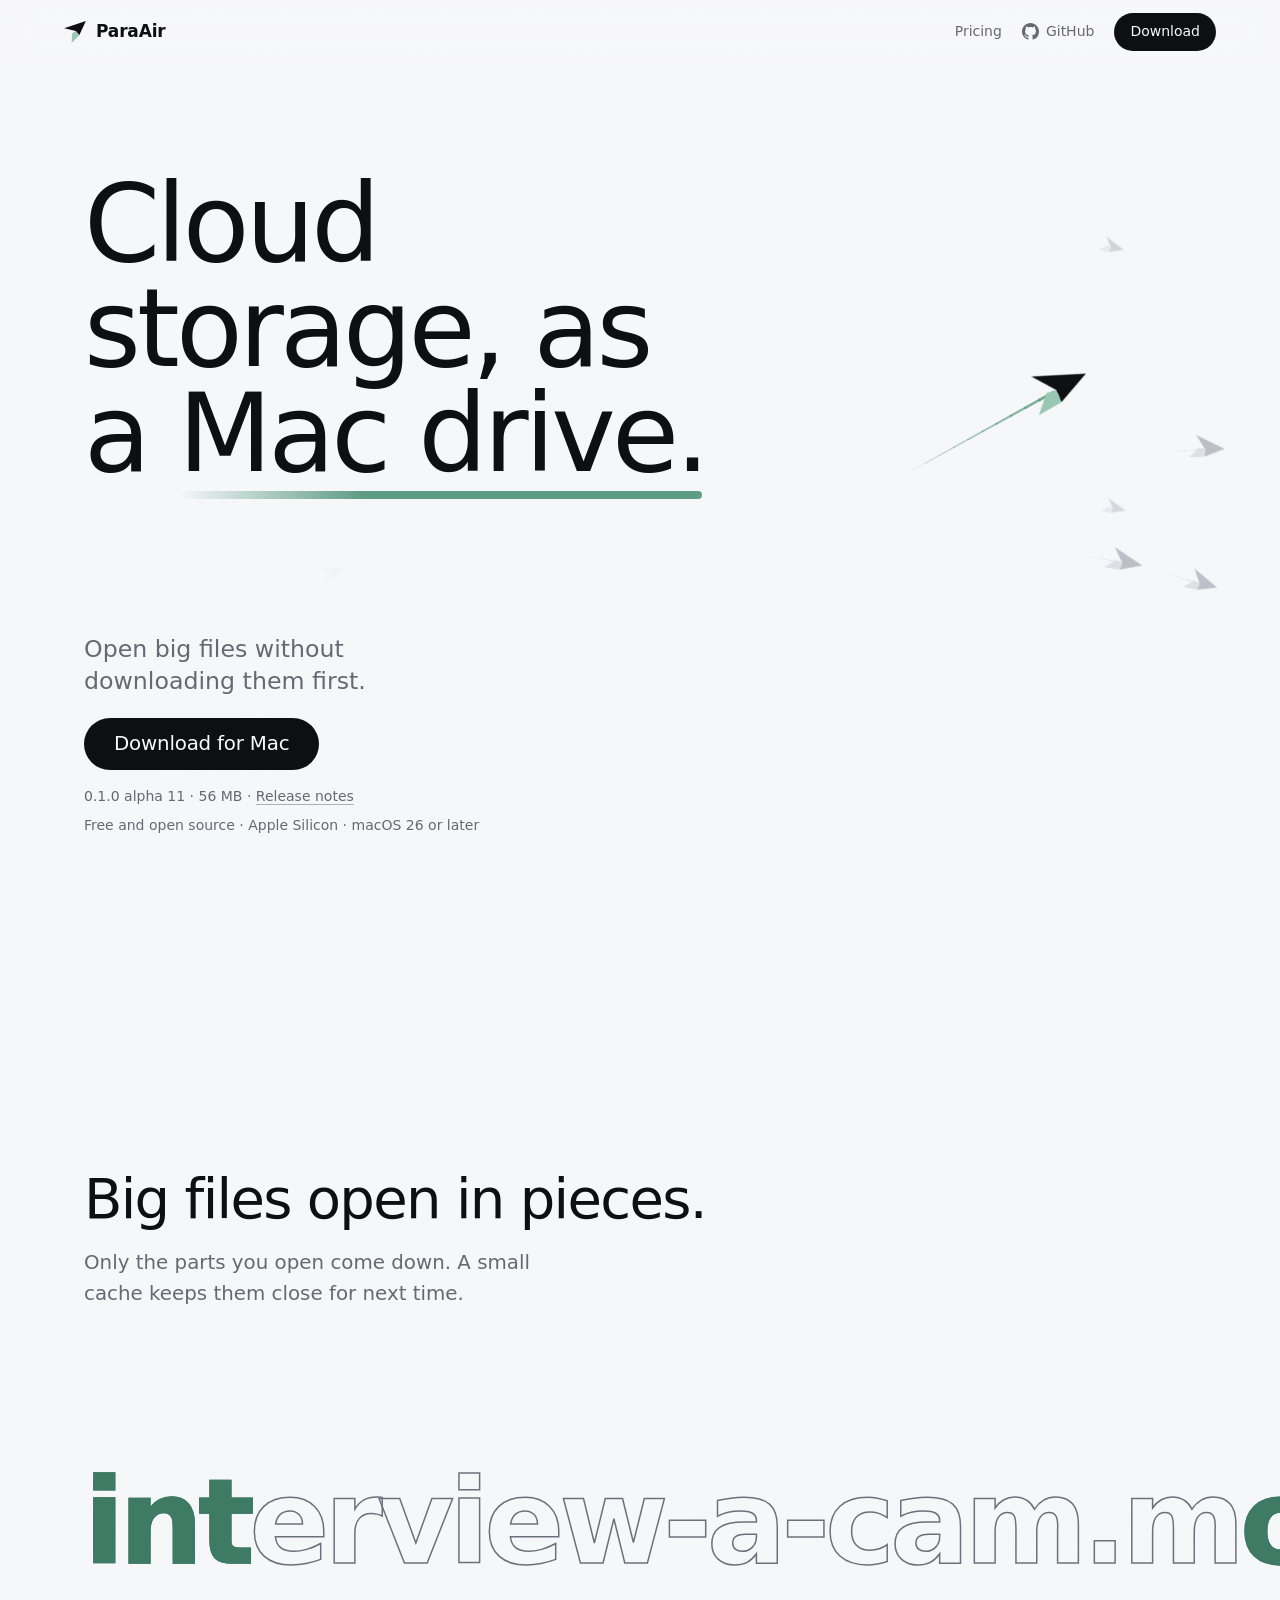
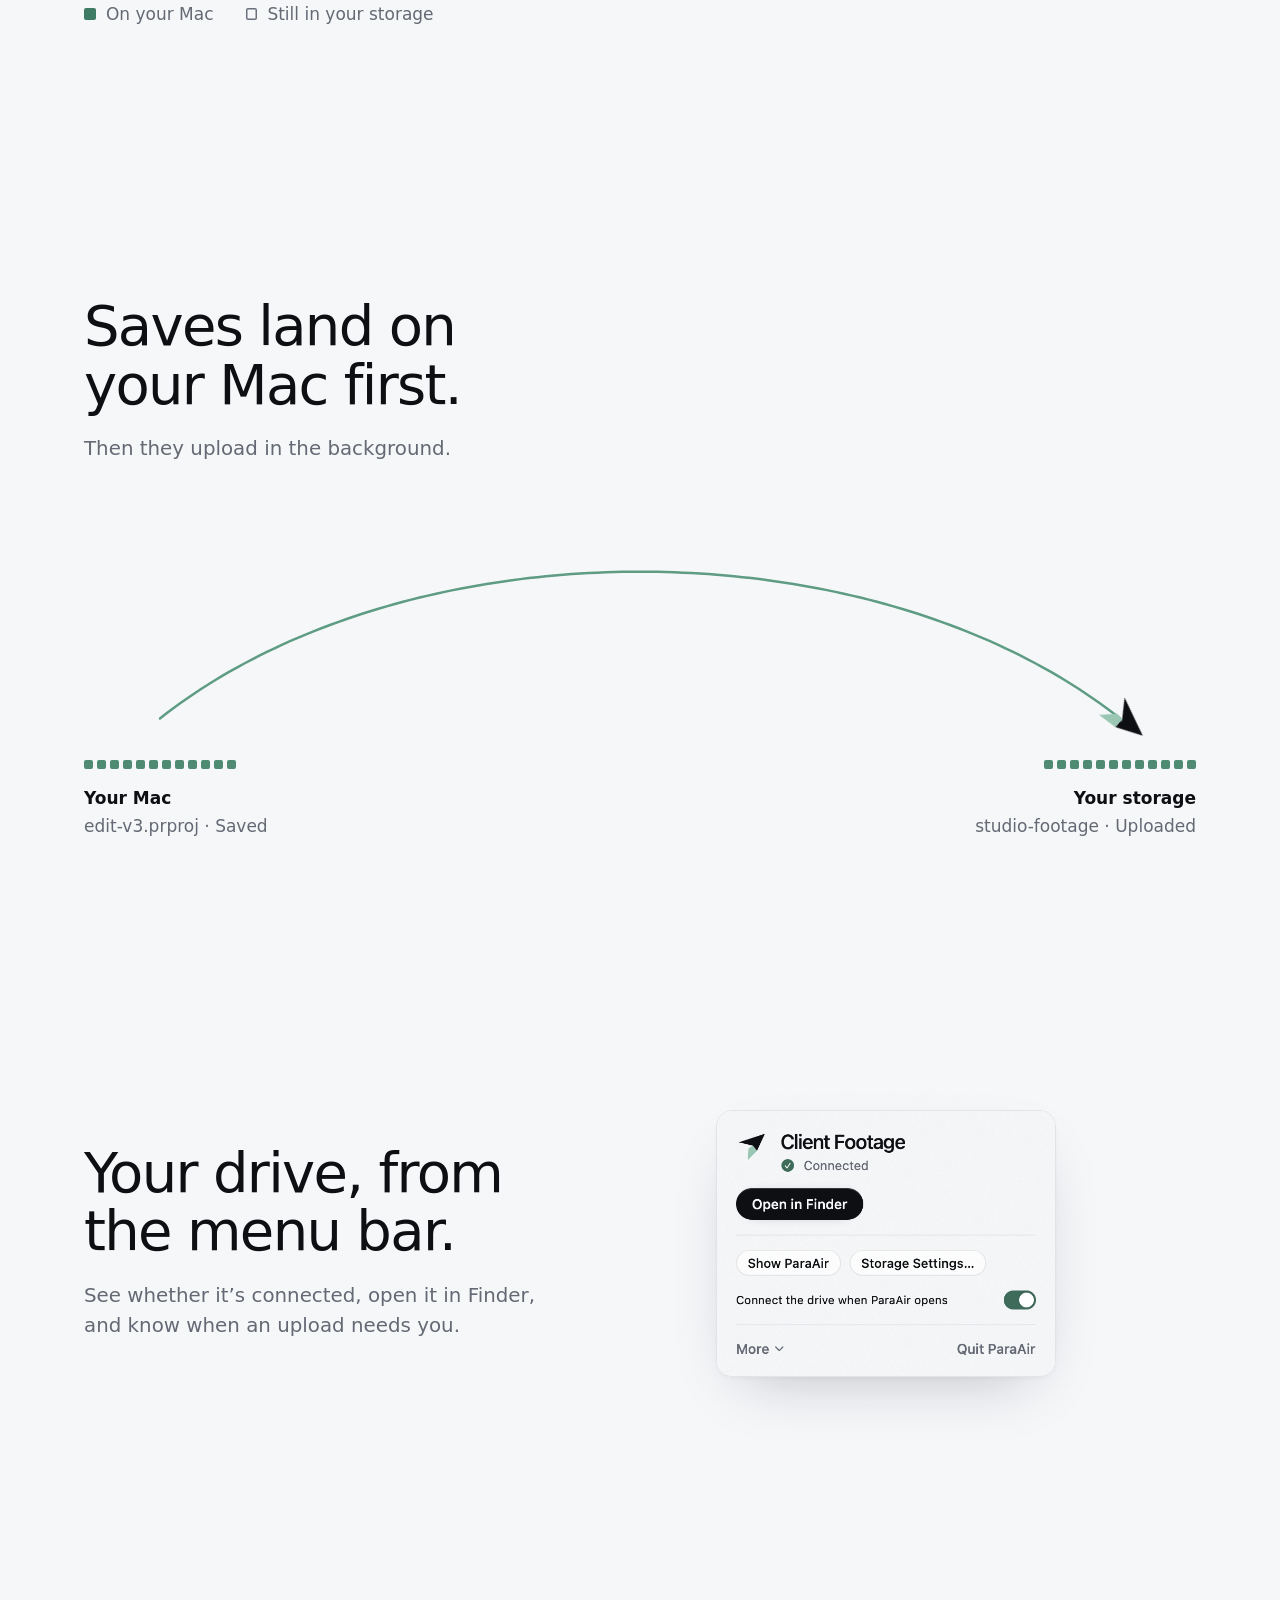
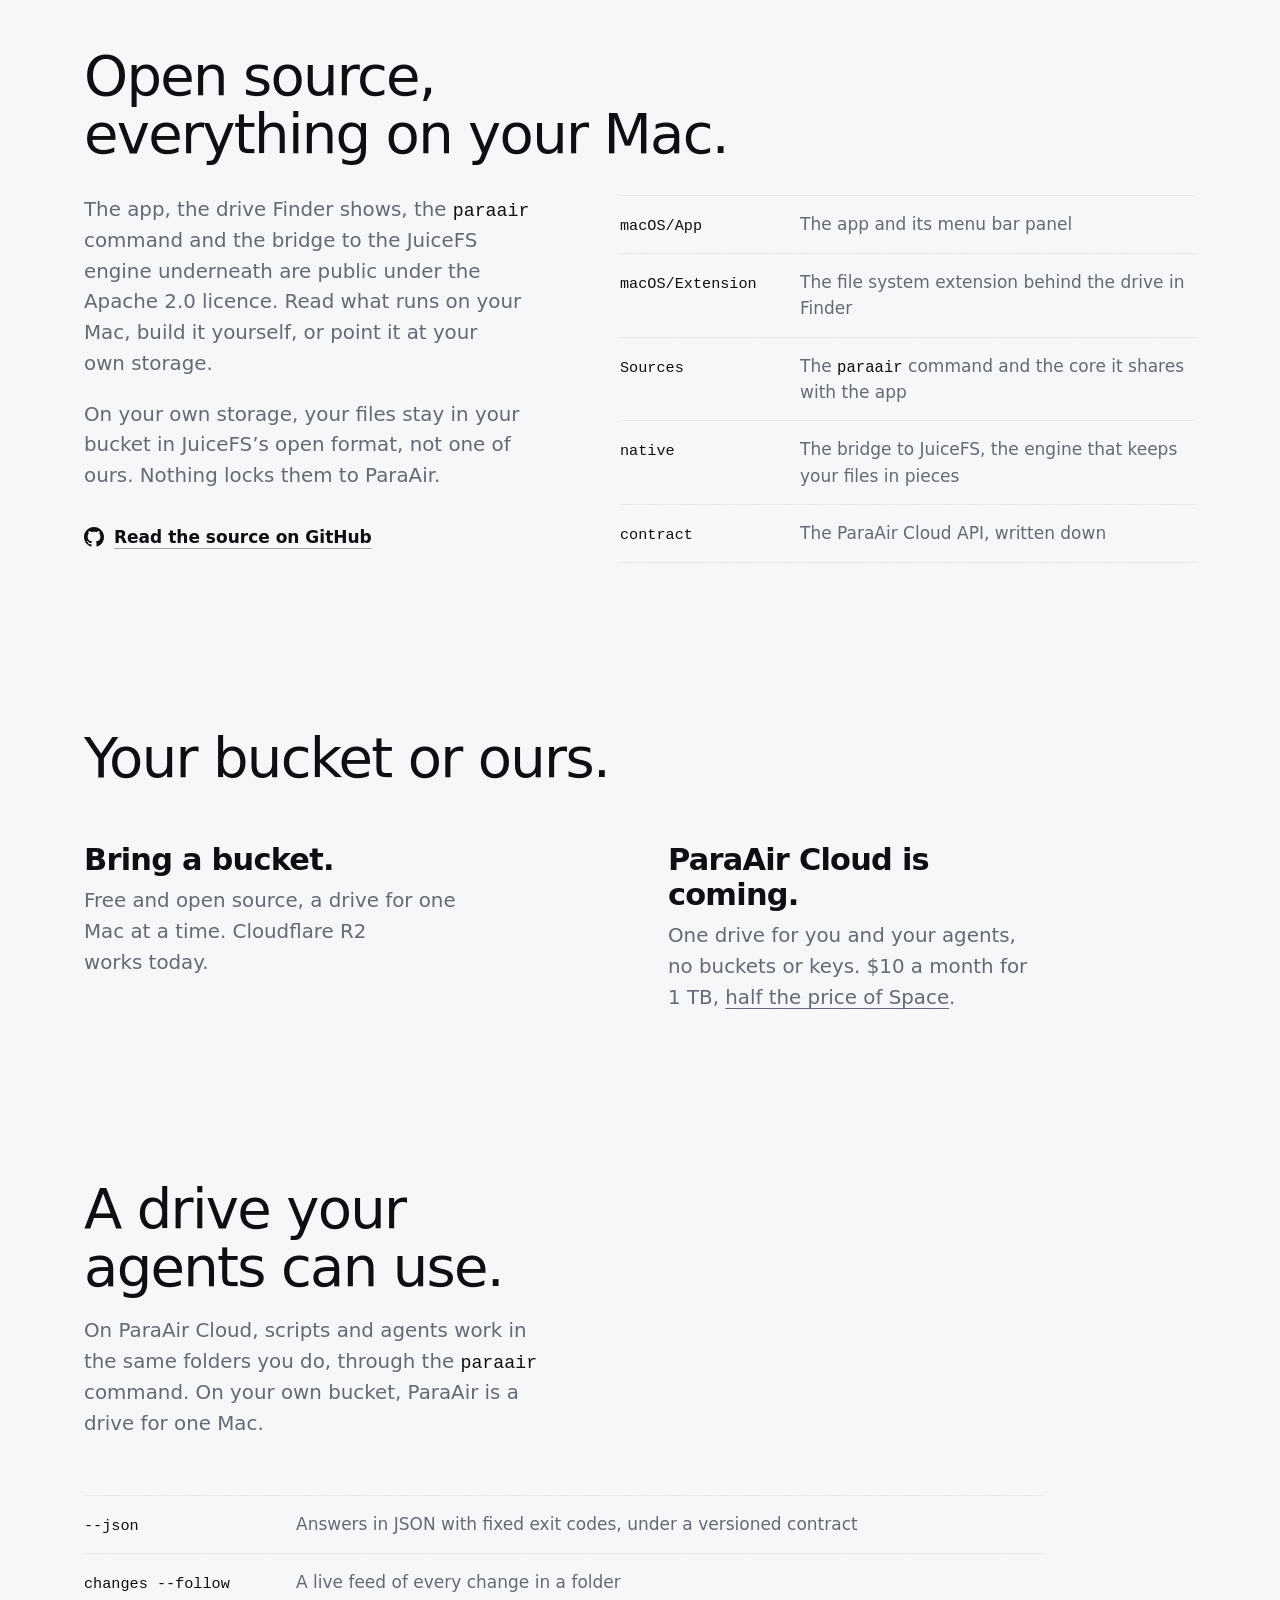
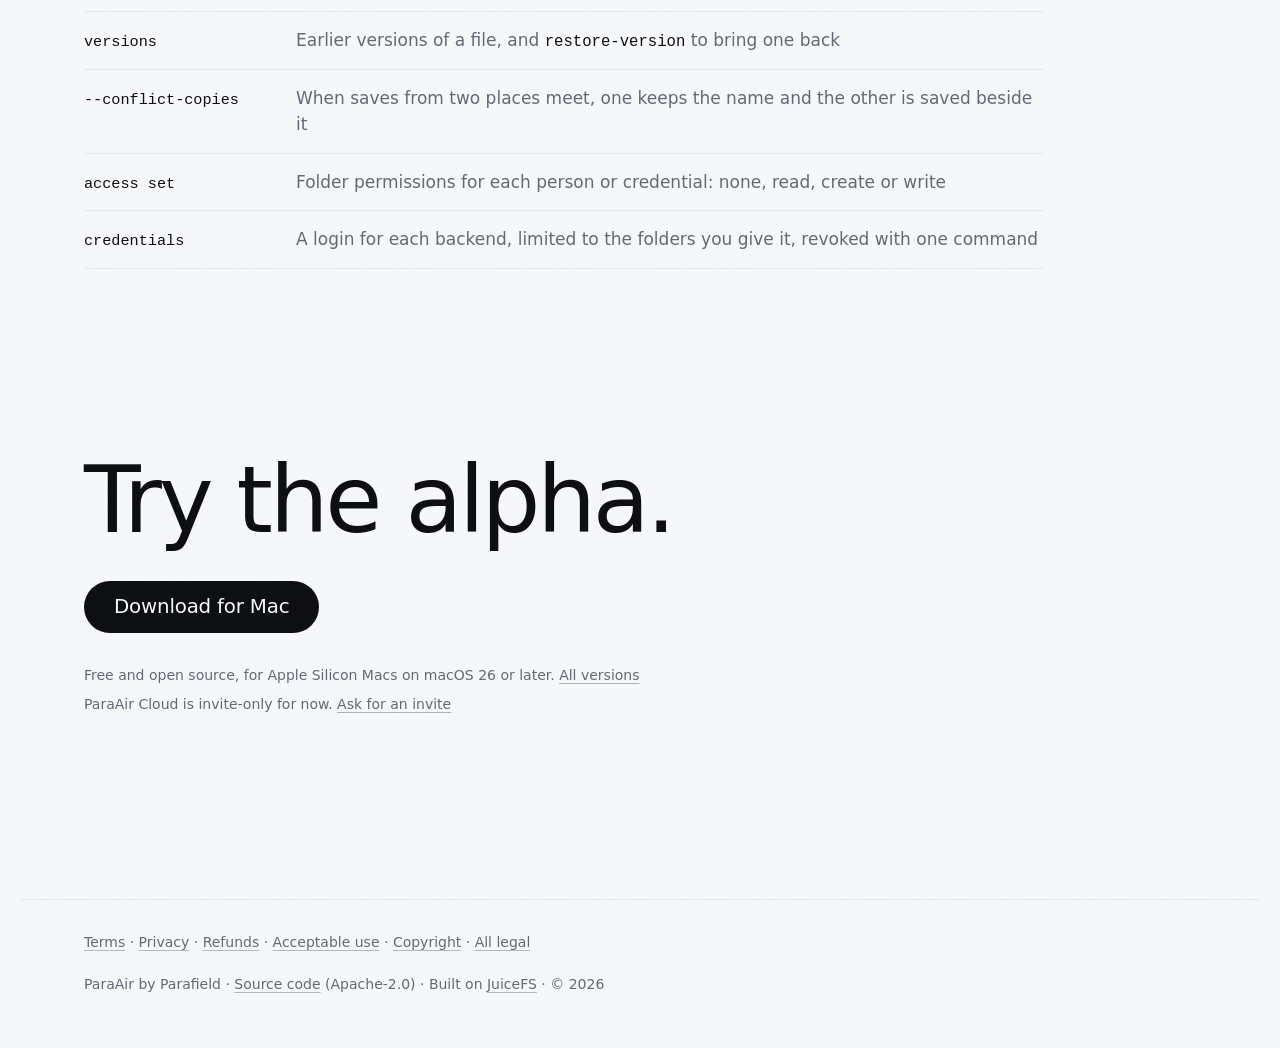
==== commit 1277b101: "Site health: link previews, canonical links, sitemap, favicon, security.txt, extensionless links (#7" ====
--- a/site/index.html
+++ b/site/index.html
@@ -6,6 +6,21 @@
   <title>ParaAir: cloud storage as a Mac drive</title>
   <meta name="description" content="Cloud storage as a Mac drive. Open big files without downloading them first. Free and open source on your own bucket, or ParaAir Cloud, planned at half the price of Space. Alpha for Apple Silicon Macs on macOS 26 or later.">
   <meta name="color-scheme" content="light dark">
+  <link rel="canonical" href="https://paraair.parafield.ai/">
+  <meta property="og:type" content="website">
+  <meta property="og:site_name" content="ParaAir">
+  <meta property="og:url" content="https://paraair.parafield.ai/">
+  <meta property="og:title" content="ParaAir: cloud storage as a Mac drive">
+  <meta property="og:description" content="Cloud storage as a Mac drive. Open big files without downloading them first. Free and open source on your own bucket, or ParaAir Cloud, planned at half the price of Space. Alpha for Apple Silicon Macs on macOS 26 or later.">
+  <meta property="og:image" content="https://paraair.parafield.ai/og-card.png">
+  <meta property="og:image:width" content="1200">
+  <meta property="og:image:height" content="630">
+  <meta property="og:image:alt" content="The ParaAir paper plane and the words: Cloud storage, as a Mac drive.">
+  <meta name="twitter:card" content="summary_large_image">
+  <meta name="twitter:title" content="ParaAir: cloud storage as a Mac drive">
+  <meta name="twitter:description" content="Cloud storage as a Mac drive. Open big files without downloading them first. Free and open source on your own bucket, or ParaAir Cloud, planned at half the price of Space. Alpha for Apple Silicon Macs on macOS 26 or later.">
+  <meta name="twitter:image" content="https://paraair.parafield.ai/og-card.png">
+  <meta name="twitter:image:alt" content="The ParaAir paper plane and the words: Cloud storage, as a Mac drive.">
   <link rel="icon" href="glide.svg" type="image/svg+xml">
   <link rel="stylesheet" href="styles.css">
 </head>
@@ -25,7 +40,7 @@
     </a>
     <nav class="nav" aria-label="Primary">
       <div class="nav-group">
-        <a class="nav-link" href="pricing.html">Pricing</a>
+        <a class="nav-link" href="/pricing">Pricing</a>
         <a class="nav-link" href="https://github.com/parafieldai/ParaAir" aria-label="ParaAir source code on GitHub">
           <svg class="nav-icon" viewBox="0 0 16 16" aria-hidden="true"><path d="M8 0C3.58 0 0 3.58 0 8c0 3.54 2.29 6.53 5.47 7.59.4.07.55-.17.55-.38 0-.19-.01-.82-.01-1.49-2.01.37-2.53-.49-2.69-.94-.09-.23-.48-.94-.82-1.13-.28-.15-.68-.52-.01-.53.63-.01 1.08.58 1.23.82.72 1.21 1.87.87 2.33.66.07-.52.28-.87.51-1.07-1.78-.2-3.64-.89-3.64-3.95 0-.87.31-1.59.82-2.15-.08-.2-.36-1.02.08-2.12 0 0 .67-.21 2.2.82.64-.18 1.32-.27 2-.27.68 0 1.36.09 2 .27 1.53-1.04 2.2-.82 2.2-.82.44 1.1.16 1.92.08 2.12.51.56.82 1.27.82 2.15 0 3.07-1.87 3.75-3.65 3.95.29.25.54.73.54 1.48 0 1.07-.01 1.93-.01 2.2 0 .21.15.46.55.38A8.013 8.013 0 0 0 16 8c0-4.42-3.58-8-8-8z"/></svg>
           <span class="nav-label">GitHub</span>
@@ -120,7 +135,7 @@
       <h2 id="choice-title">Your bucket or ours.</h2>
       <div class="choice-pair">
         <p><strong>Bring a bucket.</strong> Free and open source, a drive for one Mac at a time. Cloudflare R2 works&nbsp;today.</p>
-        <p><strong data-signup="invite">ParaAir Cloud is coming.</strong><strong data-signup="open" hidden>ParaAir Cloud.</strong> One drive for you and your agents, no buckets or keys. $10 a month for 1&nbsp;TB, <a href="pricing.html#compare">half the price of&nbsp;Space</a>.</p>
+        <p><strong data-signup="invite">ParaAir Cloud is coming.</strong><strong data-signup="open" hidden>ParaAir Cloud.</strong> One drive for you and your agents, no buckets or keys. $10 a month for 1&nbsp;TB, <a href="/pricing#compare">half the price of&nbsp;Space</a>.</p>
       </div>
     </section>
 
@@ -142,15 +157,14 @@
       <a class="cta" data-release-download href="https://github.com/parafieldai/ParaAir/releases/download/v0.1.0-alpha.11/ParaAir-0.1.0-alpha.11.dmg">Download for Mac</a>
       <div class="access-notes">
         <p class="requires">Free and open source, for Apple Silicon Macs on macOS&nbsp;26&nbsp;or&nbsp;later. <a href="https://github.com/parafieldai/ParaAir/releases">All&nbsp;versions</a></p>
-        <p class="requires" data-signup="invite" data-paused="no">ParaAir Cloud is invite-only for now. <a href="mailto:contact@parafield.ai?subject=ParaAir%20Cloud%20invite">Ask&nbsp;for&nbsp;an&nbsp;invite</a></p>
-        <p class="requires" data-signup="invite" data-paused="yes" hidden>New sign-ups to ParaAir Cloud are paused for now. <a href="mailto:contact@parafield.ai?subject=ParaAir%20Cloud%20invite">Ask&nbsp;for&nbsp;an&nbsp;invite</a></p>
-        <p class="requires" data-signup="open" hidden>ParaAir Cloud starts with a 7-day free trial. <a href="get-started.html">Get&nbsp;started</a></p>
+        <p class="requires" data-signup="invite">ParaAir Cloud is invite-only for now. <a href="mailto:contact@parafield.ai?subject=ParaAir%20Cloud%20invite">Ask&nbsp;for&nbsp;an&nbsp;invite</a></p>
+        <p class="requires" data-signup="open" hidden>ParaAir Cloud starts with a 7-day free trial. <a href="/get-started">Get&nbsp;started</a></p>
       </div>
     </section>
   </main>
 
   <footer class="colophon">
-    <nav class="colophon-legal" aria-label="Legal"><a href="terms.html">Terms</a>&nbsp;· <a href="privacy.html">Privacy</a>&nbsp;· <a href="subscription-policy.html">Refunds</a>&nbsp;· <a href="acceptable-use.html">Acceptable use</a>&nbsp;· <a href="copyright.html">Copyright</a>&nbsp;· <a href="legal.html">All legal</a></nav>
+    <nav class="colophon-legal" aria-label="Legal"><a href="/terms">Terms</a>&nbsp;· <a href="/privacy">Privacy</a>&nbsp;· <a href="/subscription-policy">Refunds</a>&nbsp;· <a href="/acceptable-use">Acceptable use</a>&nbsp;· <a href="/copyright">Copyright</a>&nbsp;· <a href="/legal">All legal</a></nav>
     <p>ParaAir by Parafield · <a href="https://github.com/parafieldai/ParaAir">Source code</a> (Apache-2.0) · Built on <a href="https://github.com/juicedata/juicefs">JuiceFS</a> · © 2026</p>
   </footer>
 
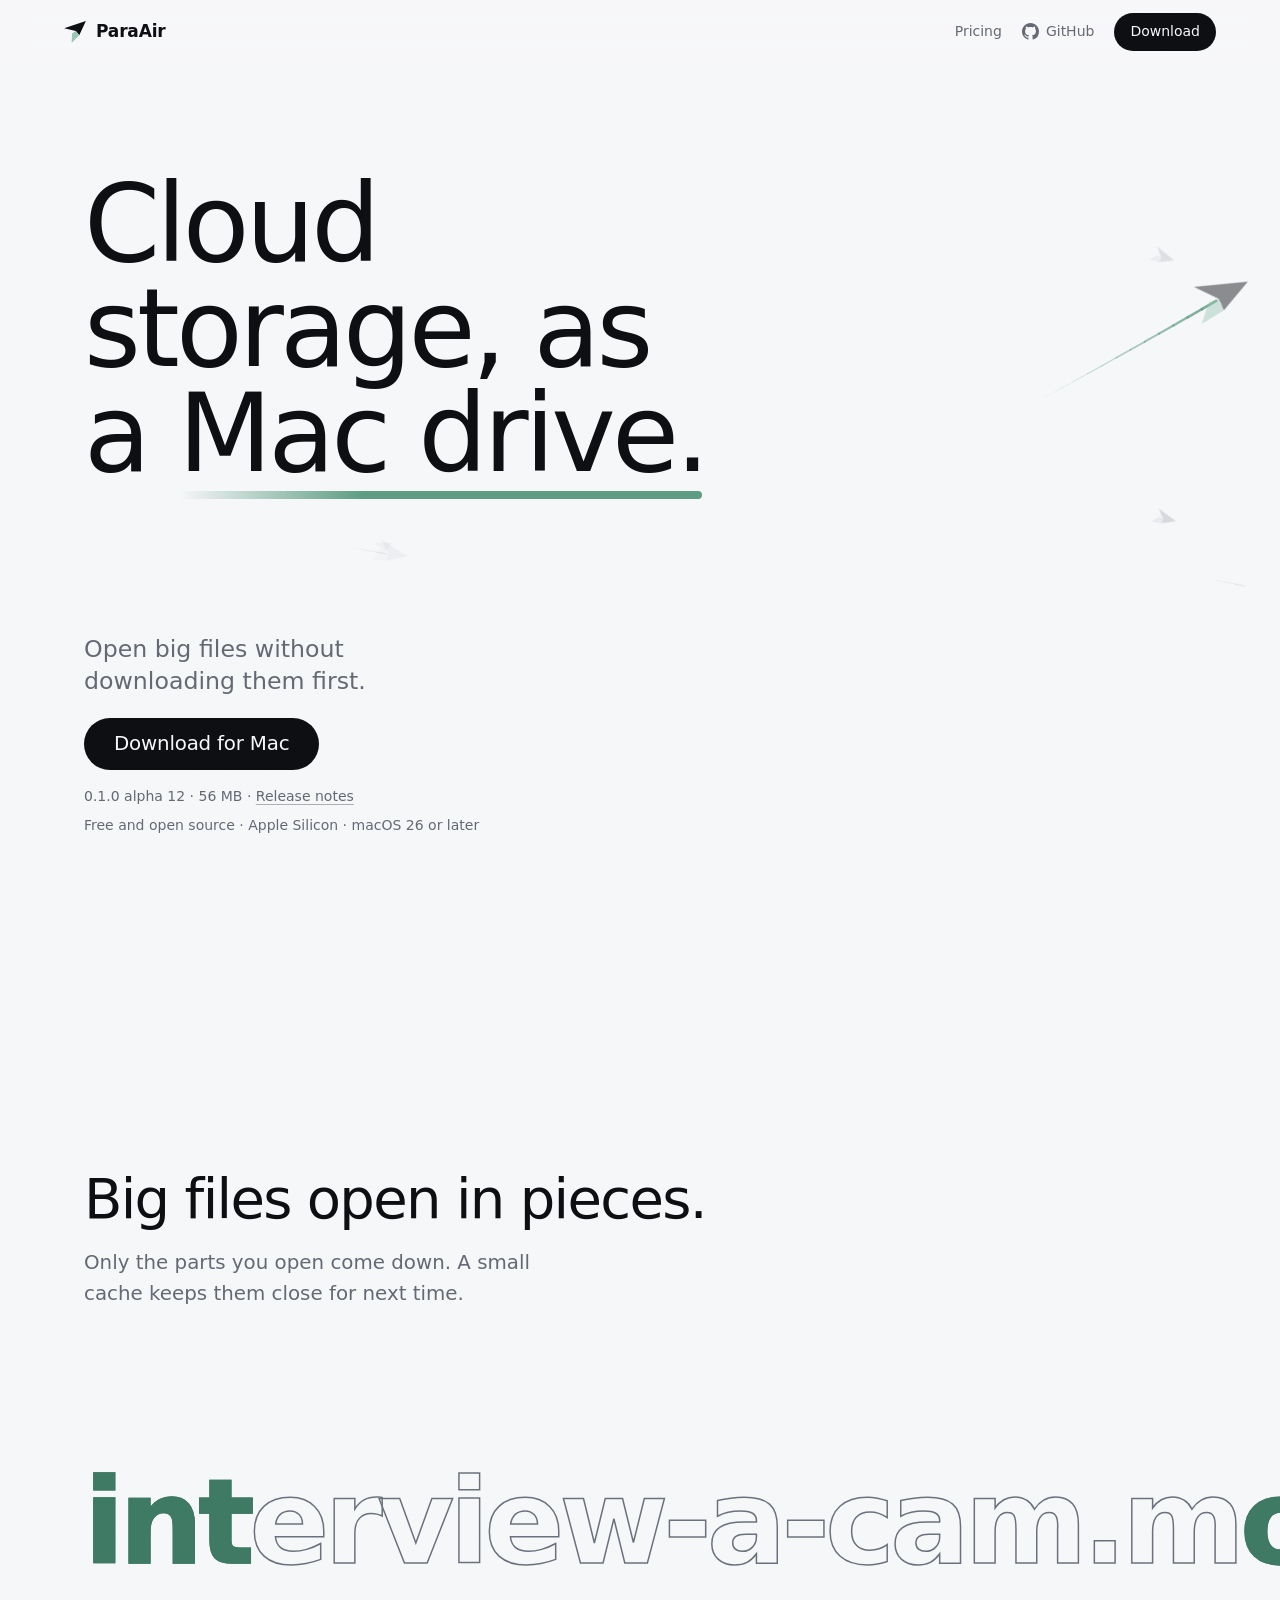
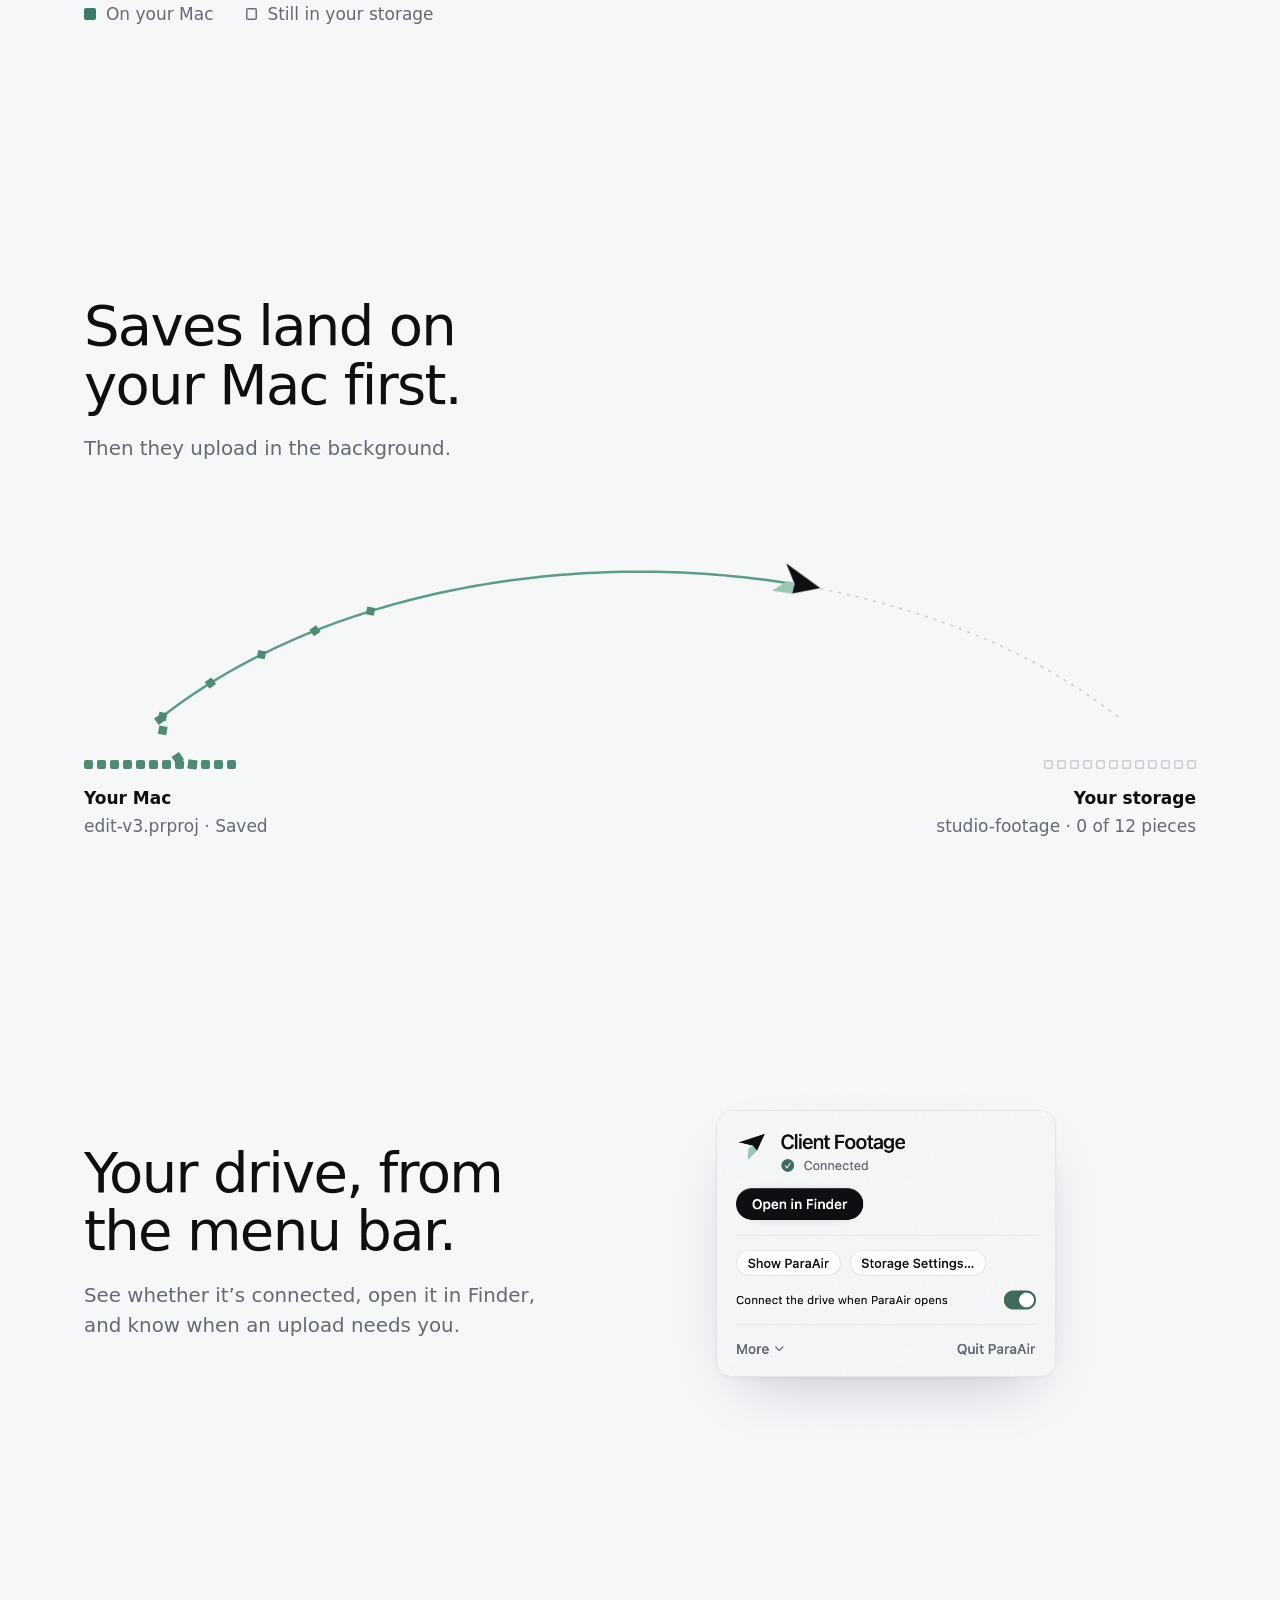
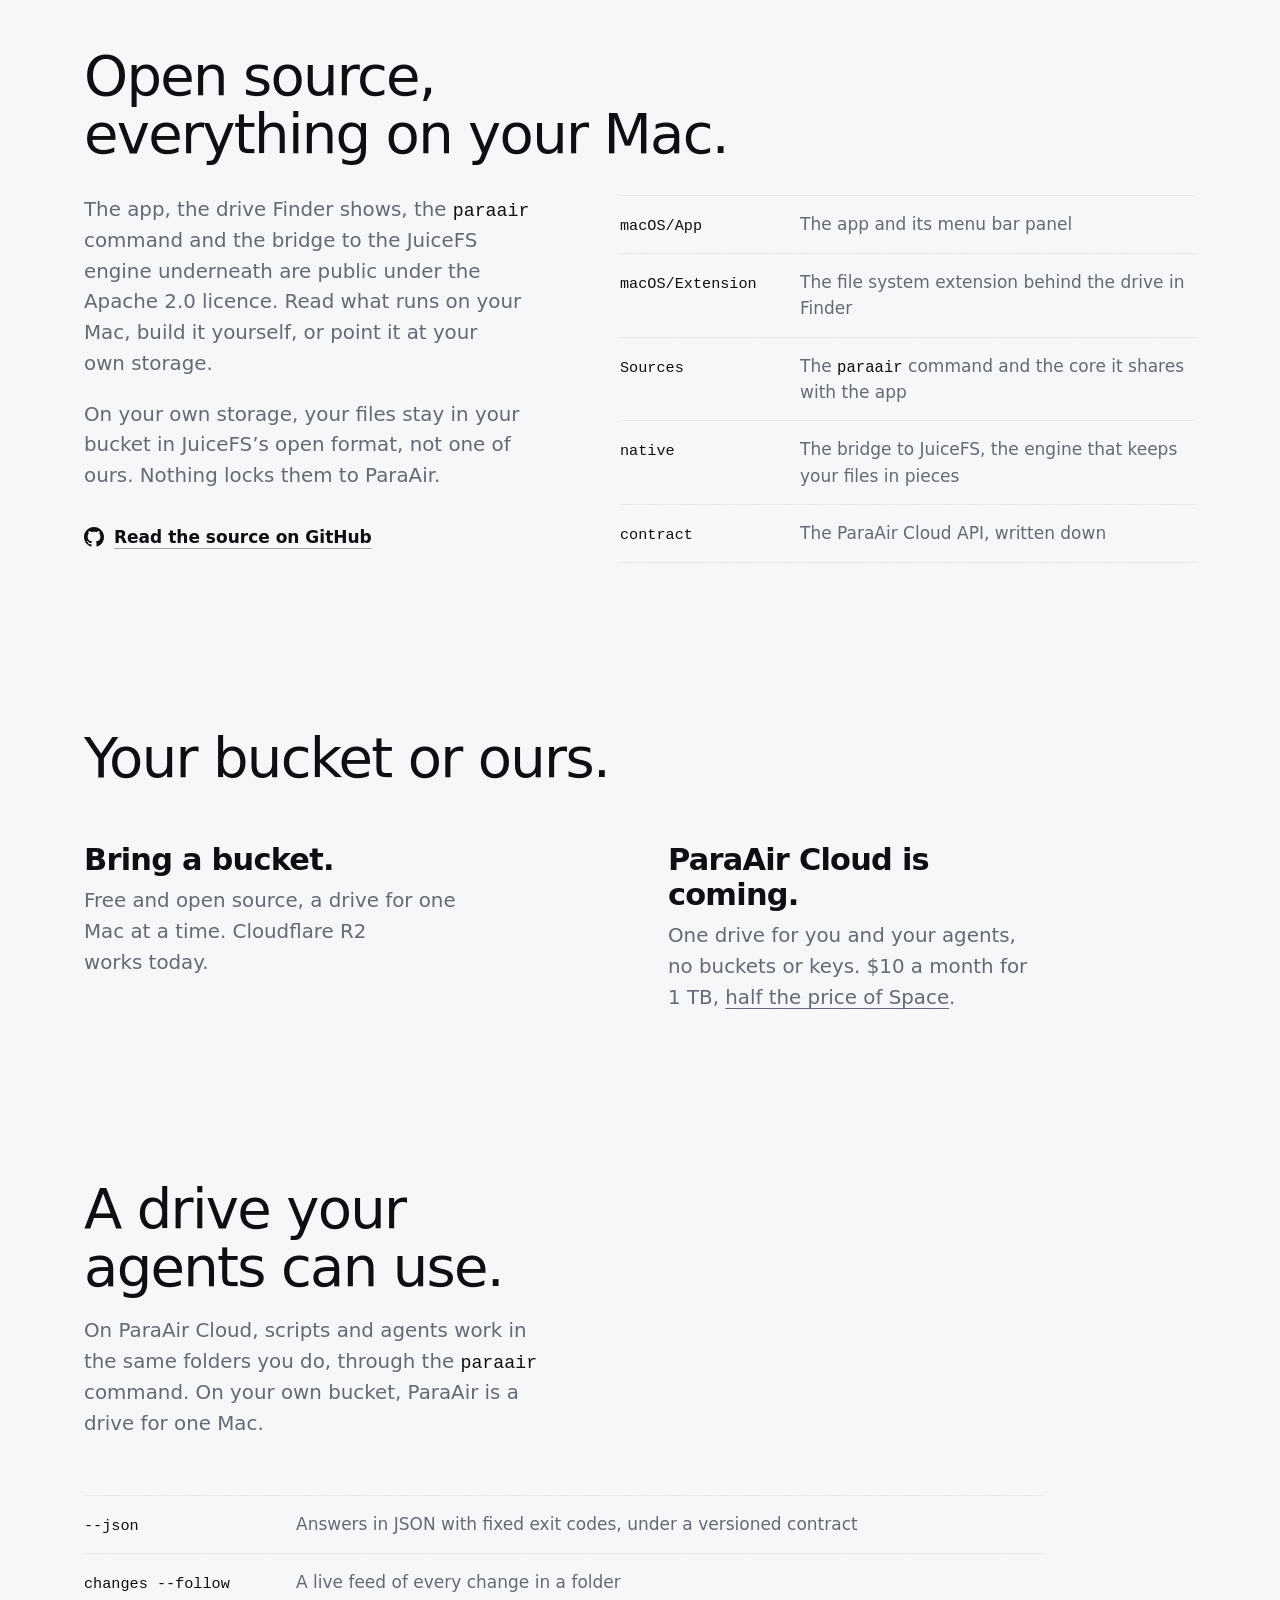
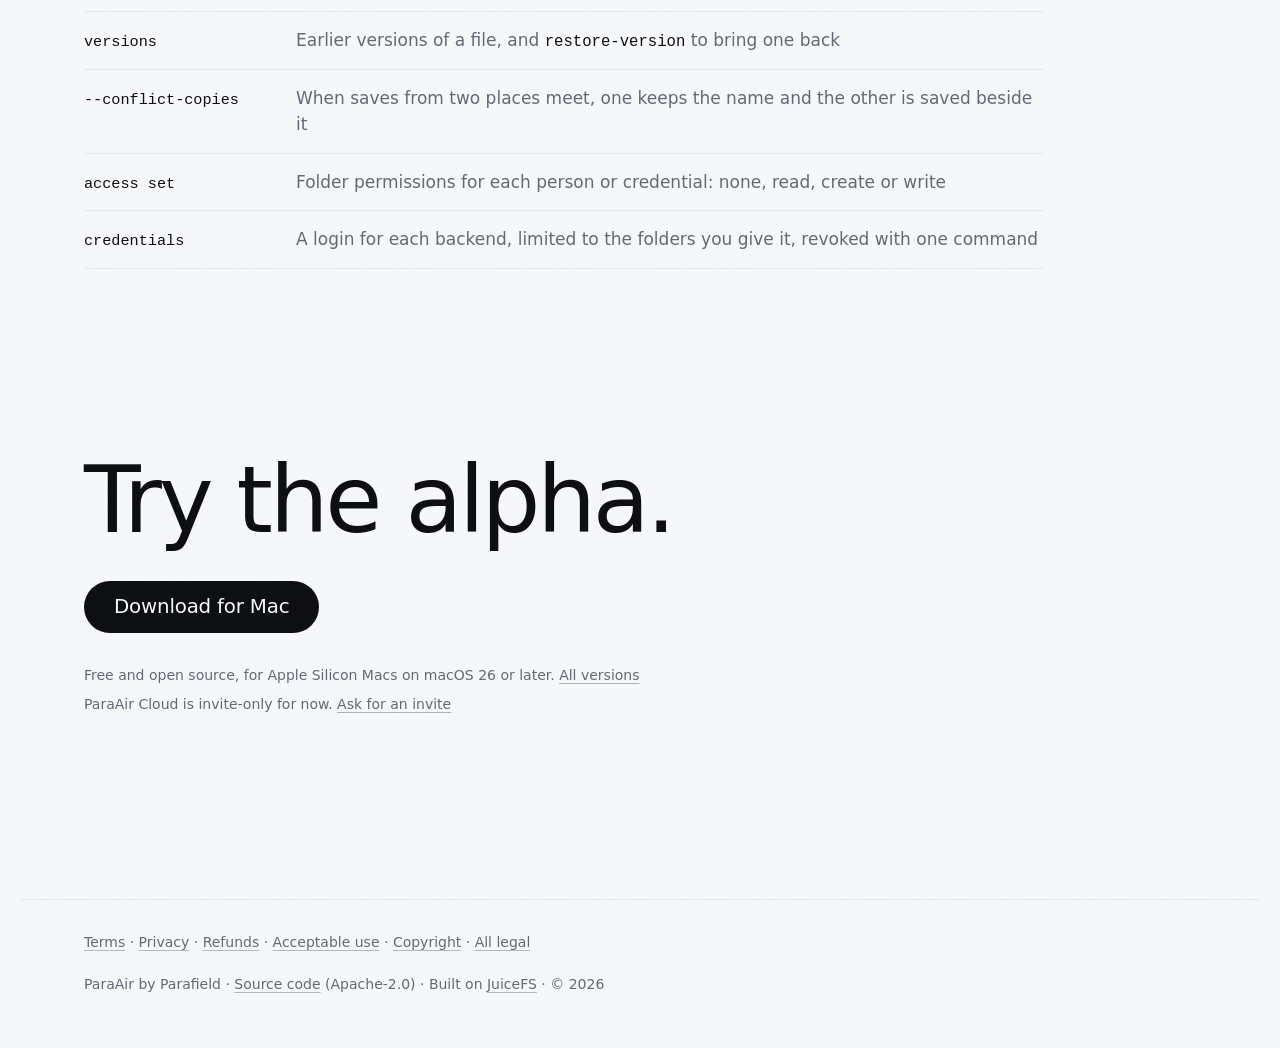
==== commit 627b7cd6: "Offer ParaAir 0.1.0 alpha 12 on the site and in the update feed (#81) Offers ParaAir 0.1.0 alpha 12 " ====
--- a/site/index.html
+++ b/site/index.html
@@ -58,8 +58,8 @@
       <div class="hero-foot">
         <p class="lede">Open big files without downloading them&nbsp;first.</p>
         <div class="hero-action">
-          <a class="cta" data-release-download href="https://github.com/parafieldai/ParaAir/releases/download/v0.1.0-alpha.11/ParaAir-0.1.0-alpha.11.dmg">Download for Mac</a>
-          <p class="requires"><span data-release-label>0.1.0&nbsp;alpha&nbsp;11</span> · <span data-release-size>56&nbsp;MB</span> · <a data-release-notes href="https://github.com/parafieldai/ParaAir/releases/tag/v0.1.0-alpha.11">Release&nbsp;notes</a></p>
+          <a class="cta" data-release-download href="https://github.com/parafieldai/ParaAir/releases/download/v0.1.0-alpha.12/ParaAir-0.1.0-alpha.12.dmg">Download for Mac</a>
+          <p class="requires"><span data-release-label>0.1.0&nbsp;alpha&nbsp;12</span> · <span data-release-size>56&nbsp;MB</span> · <a data-release-notes href="https://github.com/parafieldai/ParaAir/releases/tag/v0.1.0-alpha.12">Release&nbsp;notes</a></p>
           <p class="requires">Free and open source · Apple&nbsp;Silicon · macOS&nbsp;26&nbsp;or&nbsp;later</p>
         </div>
       </div>
@@ -154,7 +154,7 @@
 
     <section class="access" id="access" aria-labelledby="access-title" data-flight="close">
       <h2 id="access-title">Try the alpha.</h2>
-      <a class="cta" data-release-download href="https://github.com/parafieldai/ParaAir/releases/download/v0.1.0-alpha.11/ParaAir-0.1.0-alpha.11.dmg">Download for Mac</a>
+      <a class="cta" data-release-download href="https://github.com/parafieldai/ParaAir/releases/download/v0.1.0-alpha.12/ParaAir-0.1.0-alpha.12.dmg">Download for Mac</a>
       <div class="access-notes">
         <p class="requires">Free and open source, for Apple Silicon Macs on macOS&nbsp;26&nbsp;or&nbsp;later. <a href="https://github.com/parafieldai/ParaAir/releases">All&nbsp;versions</a></p>
         <p class="requires" data-signup="invite">ParaAir Cloud is invite-only for now. <a href="mailto:contact@parafield.ai?subject=ParaAir%20Cloud%20invite">Ask&nbsp;for&nbsp;an&nbsp;invite</a></p>
--- a/site/styles.css
+++ b/site/styles.css
@@ -903,7 +903,9 @@
 /* ------------------------------------------------------------------------------------------------
  * Get started (site/get-started.html). Hallmark · macrostructure: custom (route ledger)
  * Five stops in the pricing page's ledger rows. Each stop's name carries five file pieces, lit as far
- * as that stop, so the last row is the whole file down on the Mac. Everything is scoped to .start.
+ * as that stop, so the last row is the whole file down on the Mac. The first time a stop comes into
+ * view, a plane crosses its pieces and drops that stop's own piece into its slot. Everything is scoped
+ * to .start.
  * --------------------------------------------------------------------------------------------- */
 .start .route {
   max-width: 1440px;
@@ -930,9 +932,16 @@
   font: 500 var(--text-path)/1.1 var(--font-display);
   letter-spacing: -0.025em;
 }
-.start .stop-pieces { display: flex; gap: 5px; }
-.start .stop-pieces i { width: 12px; height: 12px; border-radius: 3px; background: var(--piece-off); }
+.start .stop-pieces { position: relative; display: flex; gap: 5px; }
+.start .stop-pieces i { --k: 0; position: relative; width: 12px; height: 12px; border-radius: 3px; background: var(--piece-off); }
 .start .stop-pieces i.on { background: var(--piece-on); }
+.start .stop-pieces i:nth-of-type(2) { --k: 1; }
+.start .stop-pieces i:nth-of-type(3) { --k: 2; }
+.start .stop-pieces i:nth-of-type(4) { --k: 3; }
+.start .stop-pieces i:nth-of-type(5) { --k: 4; }
+/* The plane flies in the stop's top padding, above the pieces and under the rule. It is only there while it flies:
+   at rest (no script, reduced motion, a stop not yet in view) every piece is simply where the stop leaves it. */
+.start .stop-glider { position: absolute; left: 0; top: -24px; width: 16px; height: 16px; opacity: 0; pointer-events: none; }
 .start .stop-desc { grid-area: desc; display: grid; gap: var(--space-md); align-content: start; }
 .start .stop-desc p { font-size: var(--text-lg); color: var(--ink-2); max-width: 44ch; text-wrap: pretty; }
 .start .stop-desc strong { color: var(--ink); font-weight: 600; }
@@ -951,3 +960,33 @@
   .start .stop { grid-template-columns: minmax(0, 1fr); grid-template-areas: "name" "desc" "action"; }
   .start .stop-action { margin-top: var(--space-xs); }
 }
+/* A stop comes into view (motion.js adds .is-in once): the plane crosses its row at an even speed, 100 px a second;
+   over the stop's own piece (.now, column --k) it lets go of it, and the piece falls into its slot and lands. The
+   pieces from earlier stops are already down. Delays follow the plane: it is over column k at 0.36 s + k × 0.17 s. */
+@media (prefers-reduced-motion: no-preference) {
+  .start .stop-pieces.is-in .stop-glider { animation: stop-cross 1.2s linear 0.1s both; }
+  .start .stop-pieces.is-in .now { animation: stop-slot 0.36s cubic-bezier(0.2, 0.9, 0.3, 1) calc(0.78s + var(--k) * 0.17s) backwards; }
+  .start .stop-pieces.is-in .now::after {
+    content: "";
+    position: absolute;
+    inset: 0;
+    border-radius: inherit;
+    background: var(--piece-on);
+    animation: stop-fall 0.42s cubic-bezier(0.55, 0, 0.75, 0.6) calc(0.36s + var(--k) * 0.17s) both;
+  }
+}
+@keyframes stop-cross {
+  0% { transform: translateX(-28px) rotate(45deg); opacity: 0; }
+  12%, 82% { opacity: 1; }
+  100% { transform: translateX(92px) rotate(45deg); opacity: 0; }
+}
+@keyframes stop-fall {
+  0% { transform: translateY(-22px) scale(0.7); opacity: 0; }
+  15%, 90% { opacity: 1; }
+  100% { transform: none; opacity: 0; }
+}
+@keyframes stop-slot {
+  0% { background-color: var(--piece-off); transform: none; }
+  1% { background-color: var(--piece-on); transform: scale(1.45); }
+  100% { background-color: var(--piece-on); transform: none; }
+}
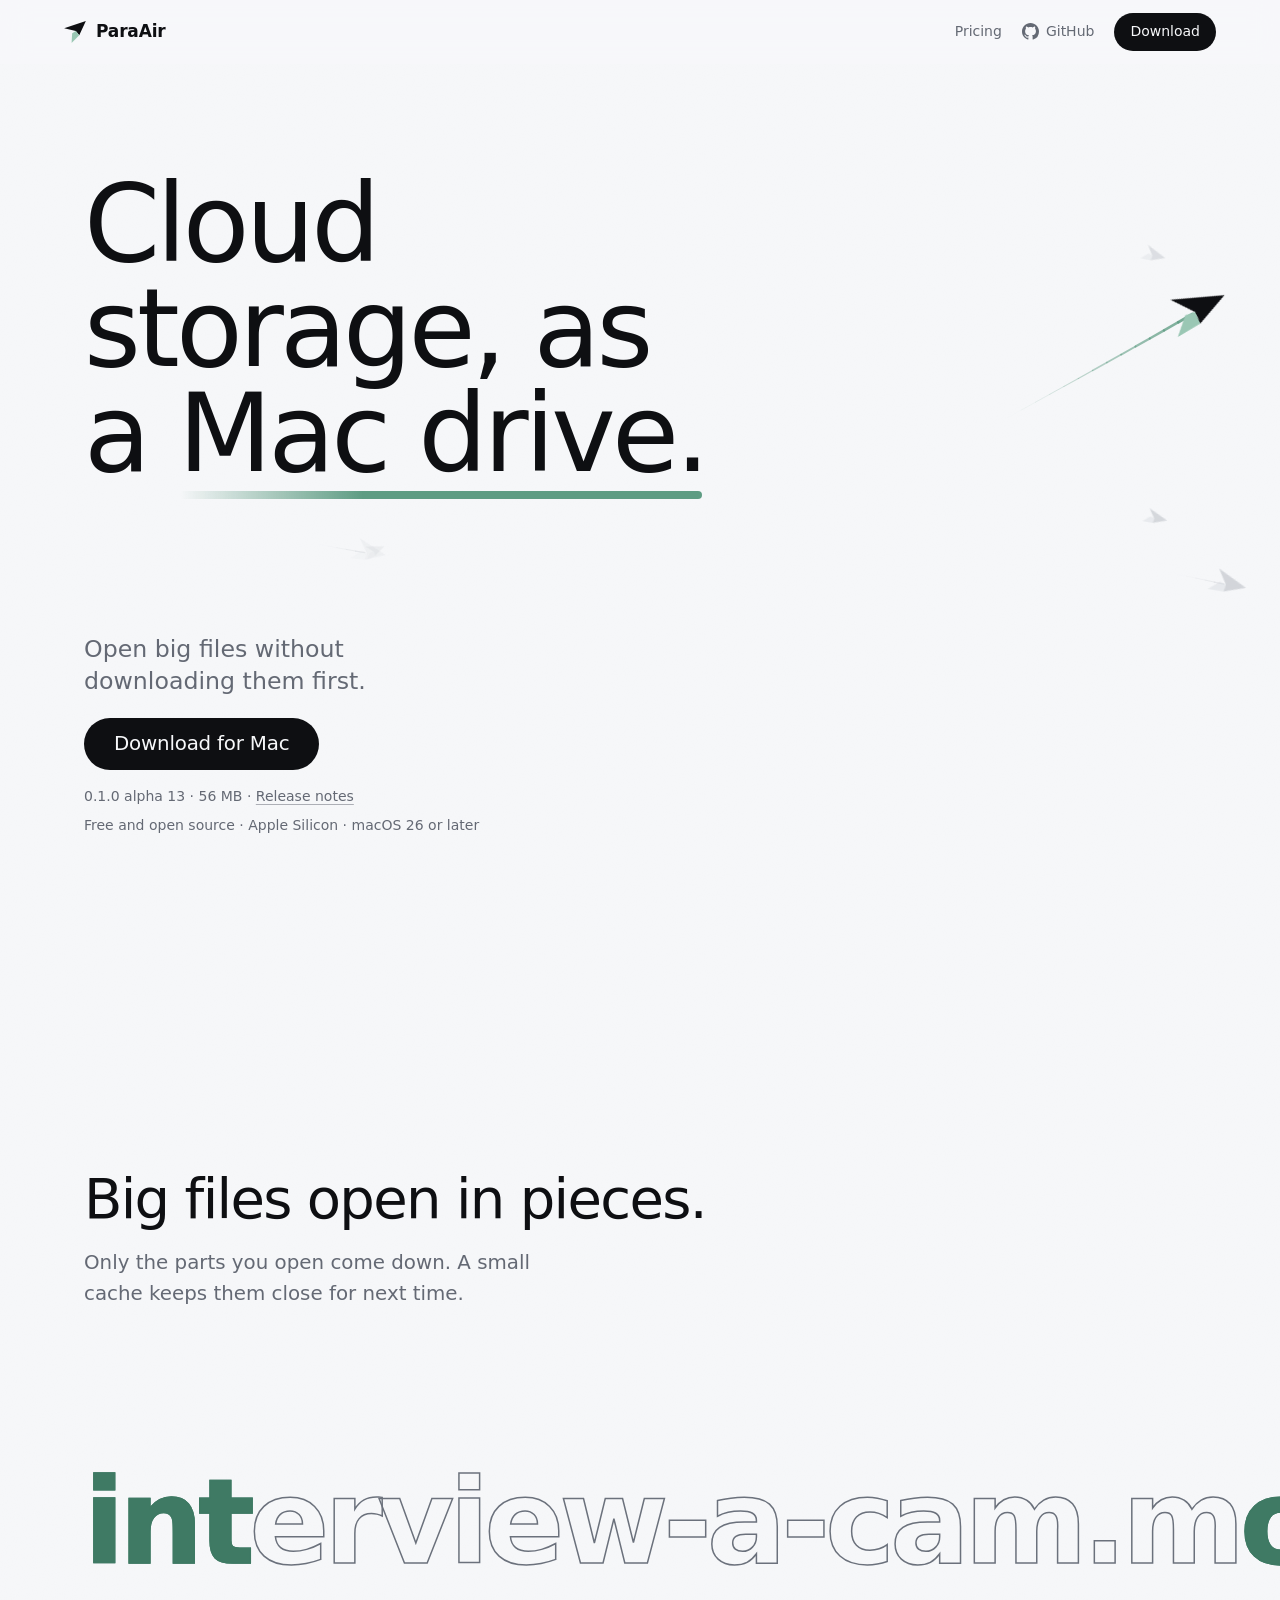
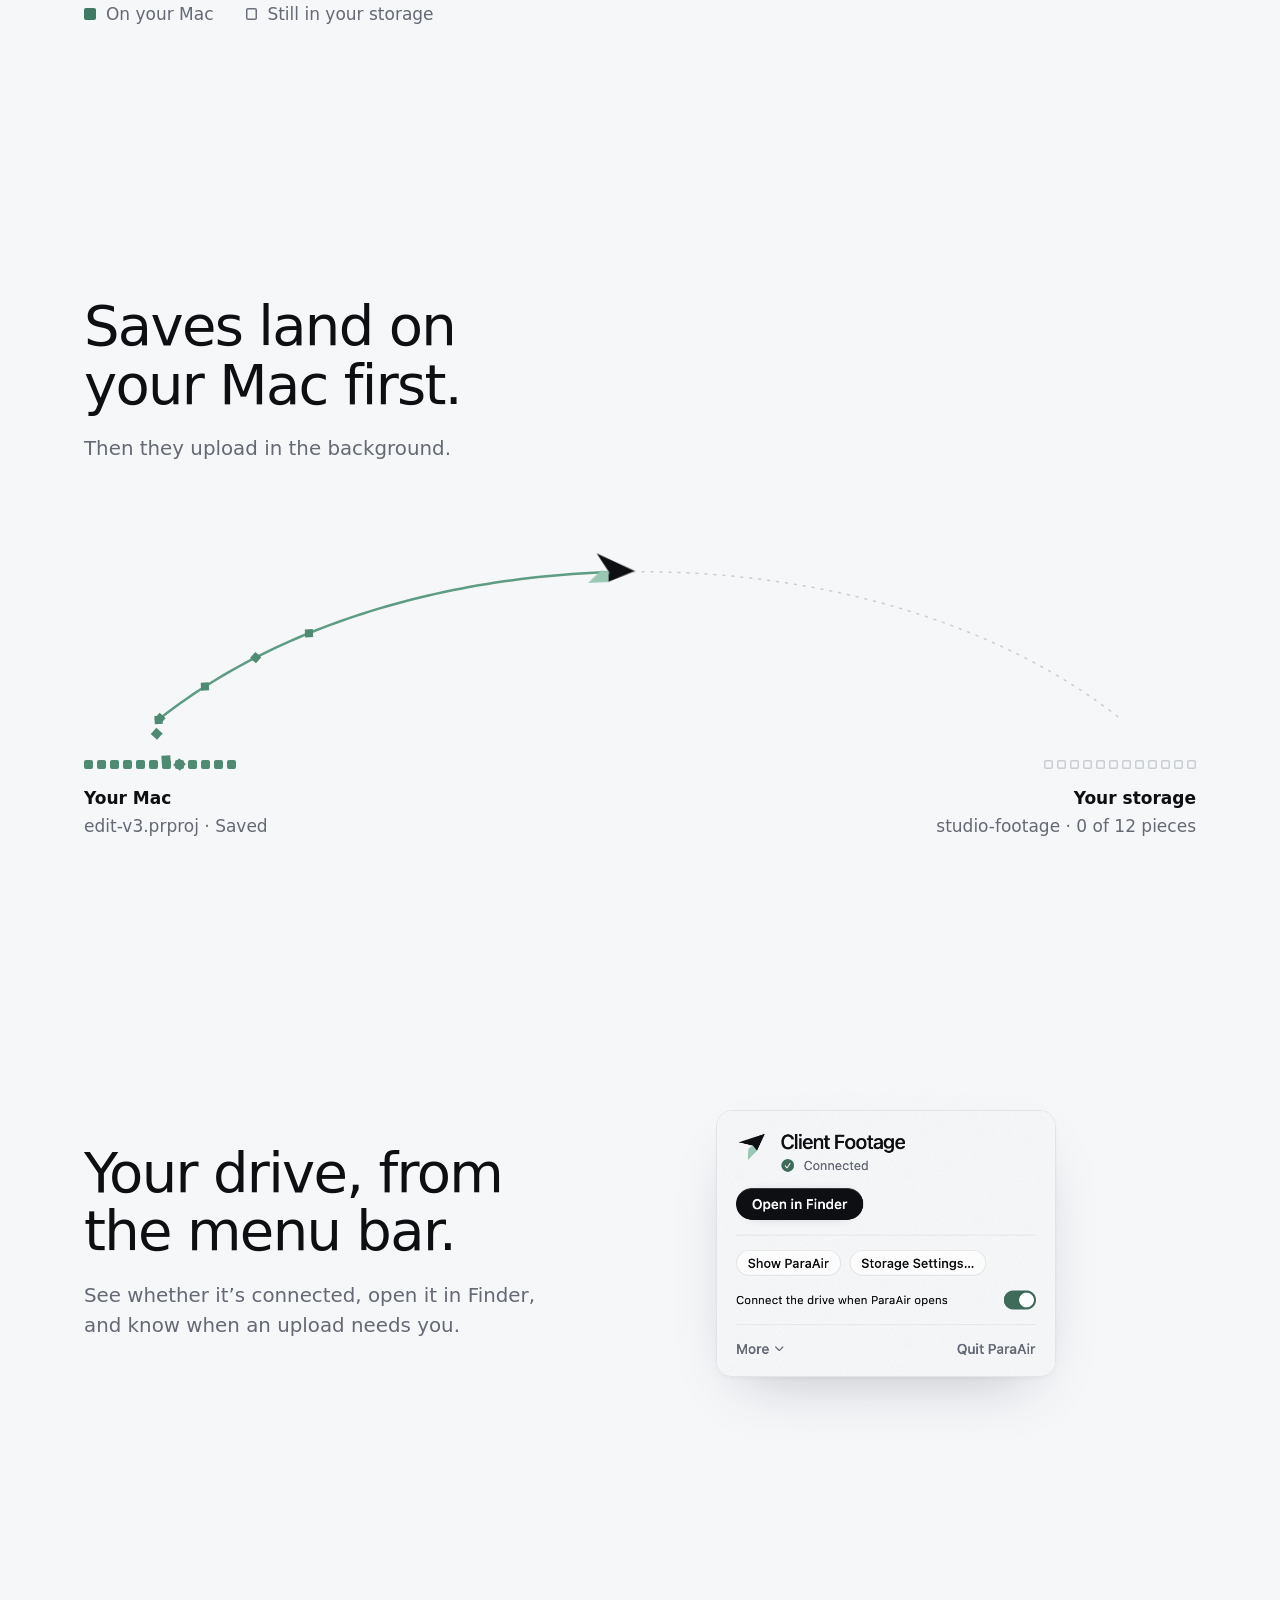
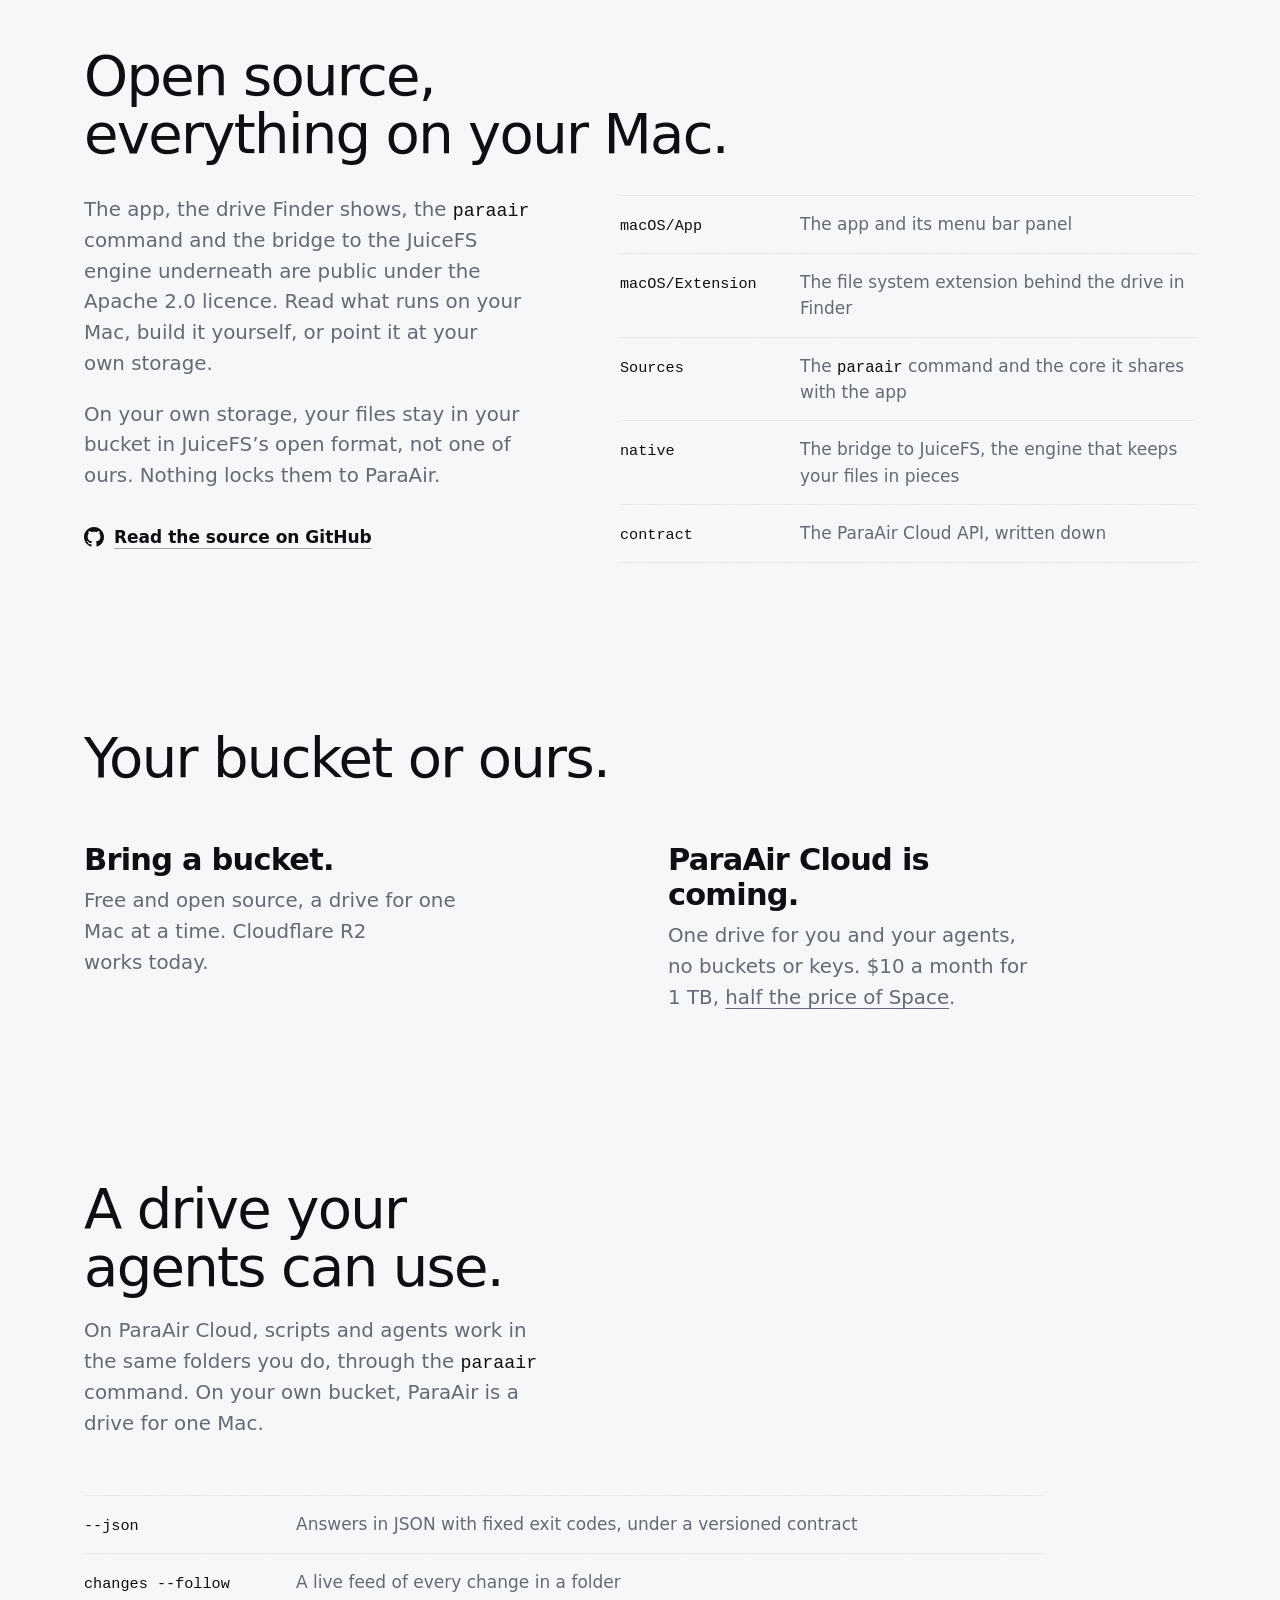
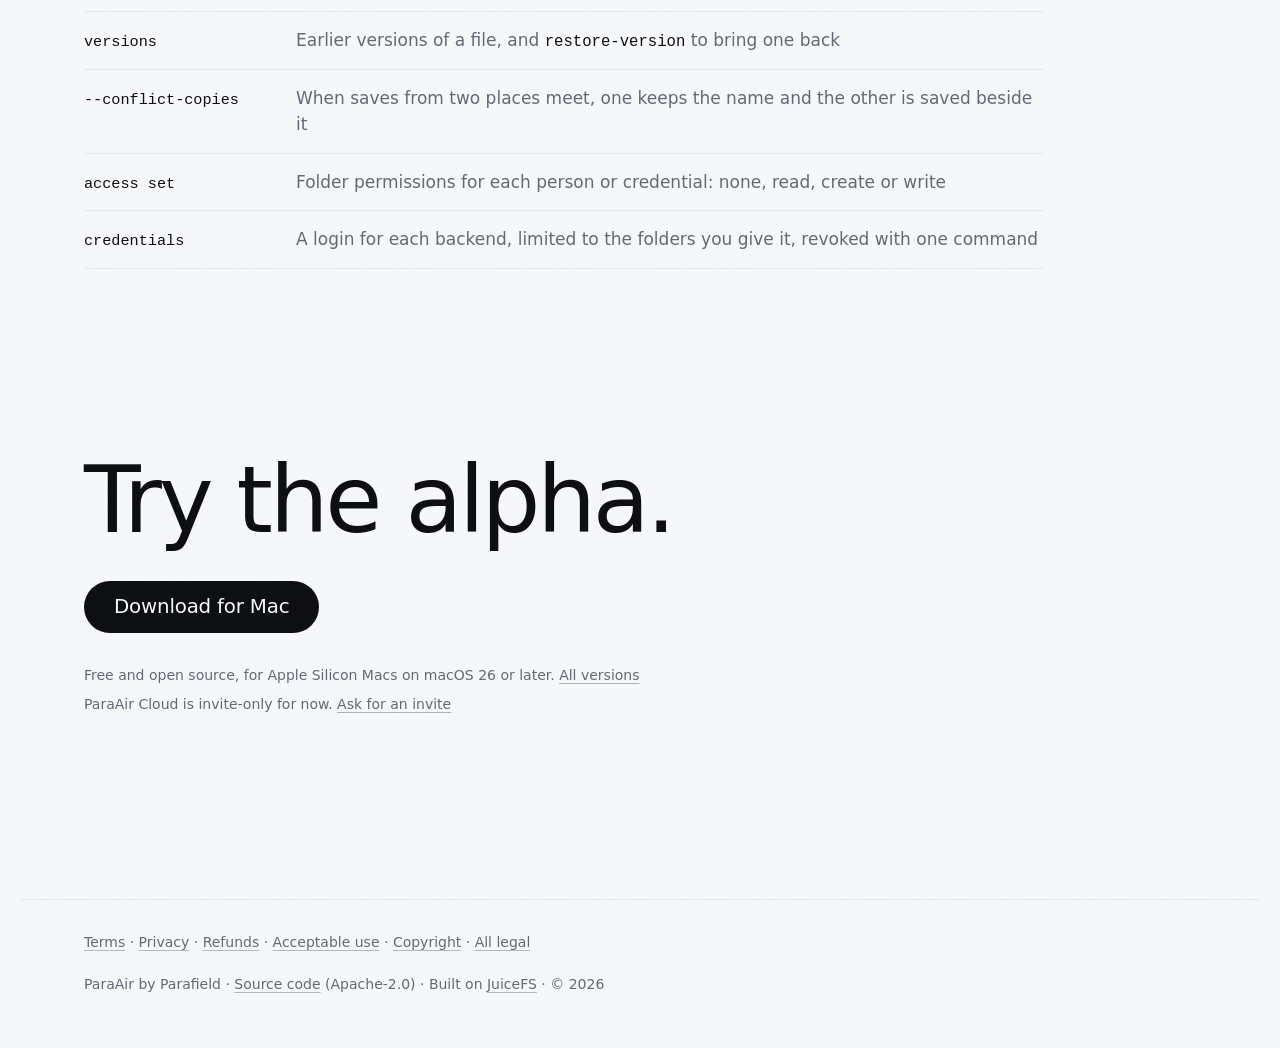
==== commit 856caf86: "Offer ParaAir 0.1.0 alpha 13 on the site and in the update feed (#85) Offers ParaAir 0.1.0 alpha 13 " ====
--- a/site/index.html
+++ b/site/index.html
@@ -58,8 +58,8 @@
       <div class="hero-foot">
         <p class="lede">Open big files without downloading them&nbsp;first.</p>
         <div class="hero-action">
-          <a class="cta" data-release-download href="https://github.com/parafieldai/ParaAir/releases/download/v0.1.0-alpha.12/ParaAir-0.1.0-alpha.12.dmg">Download for Mac</a>
-          <p class="requires"><span data-release-label>0.1.0&nbsp;alpha&nbsp;12</span> · <span data-release-size>56&nbsp;MB</span> · <a data-release-notes href="https://github.com/parafieldai/ParaAir/releases/tag/v0.1.0-alpha.12">Release&nbsp;notes</a></p>
+          <a class="cta" data-release-download href="https://github.com/parafieldai/ParaAir/releases/download/v0.1.0-alpha.13/ParaAir-0.1.0-alpha.13.dmg">Download for Mac</a>
+          <p class="requires"><span data-release-label>0.1.0&nbsp;alpha&nbsp;13</span> · <span data-release-size>56&nbsp;MB</span> · <a data-release-notes href="https://github.com/parafieldai/ParaAir/releases/tag/v0.1.0-alpha.13">Release&nbsp;notes</a></p>
           <p class="requires">Free and open source · Apple&nbsp;Silicon · macOS&nbsp;26&nbsp;or&nbsp;later</p>
         </div>
       </div>
@@ -154,7 +154,7 @@
 
     <section class="access" id="access" aria-labelledby="access-title" data-flight="close">
       <h2 id="access-title">Try the alpha.</h2>
-      <a class="cta" data-release-download href="https://github.com/parafieldai/ParaAir/releases/download/v0.1.0-alpha.12/ParaAir-0.1.0-alpha.12.dmg">Download for Mac</a>
+      <a class="cta" data-release-download href="https://github.com/parafieldai/ParaAir/releases/download/v0.1.0-alpha.13/ParaAir-0.1.0-alpha.13.dmg">Download for Mac</a>
       <div class="access-notes">
         <p class="requires">Free and open source, for Apple Silicon Macs on macOS&nbsp;26&nbsp;or&nbsp;later. <a href="https://github.com/parafieldai/ParaAir/releases">All&nbsp;versions</a></p>
         <p class="requires" data-signup="invite">ParaAir Cloud is invite-only for now. <a href="mailto:contact@parafield.ai?subject=ParaAir%20Cloud%20invite">Ask&nbsp;for&nbsp;an&nbsp;invite</a></p>
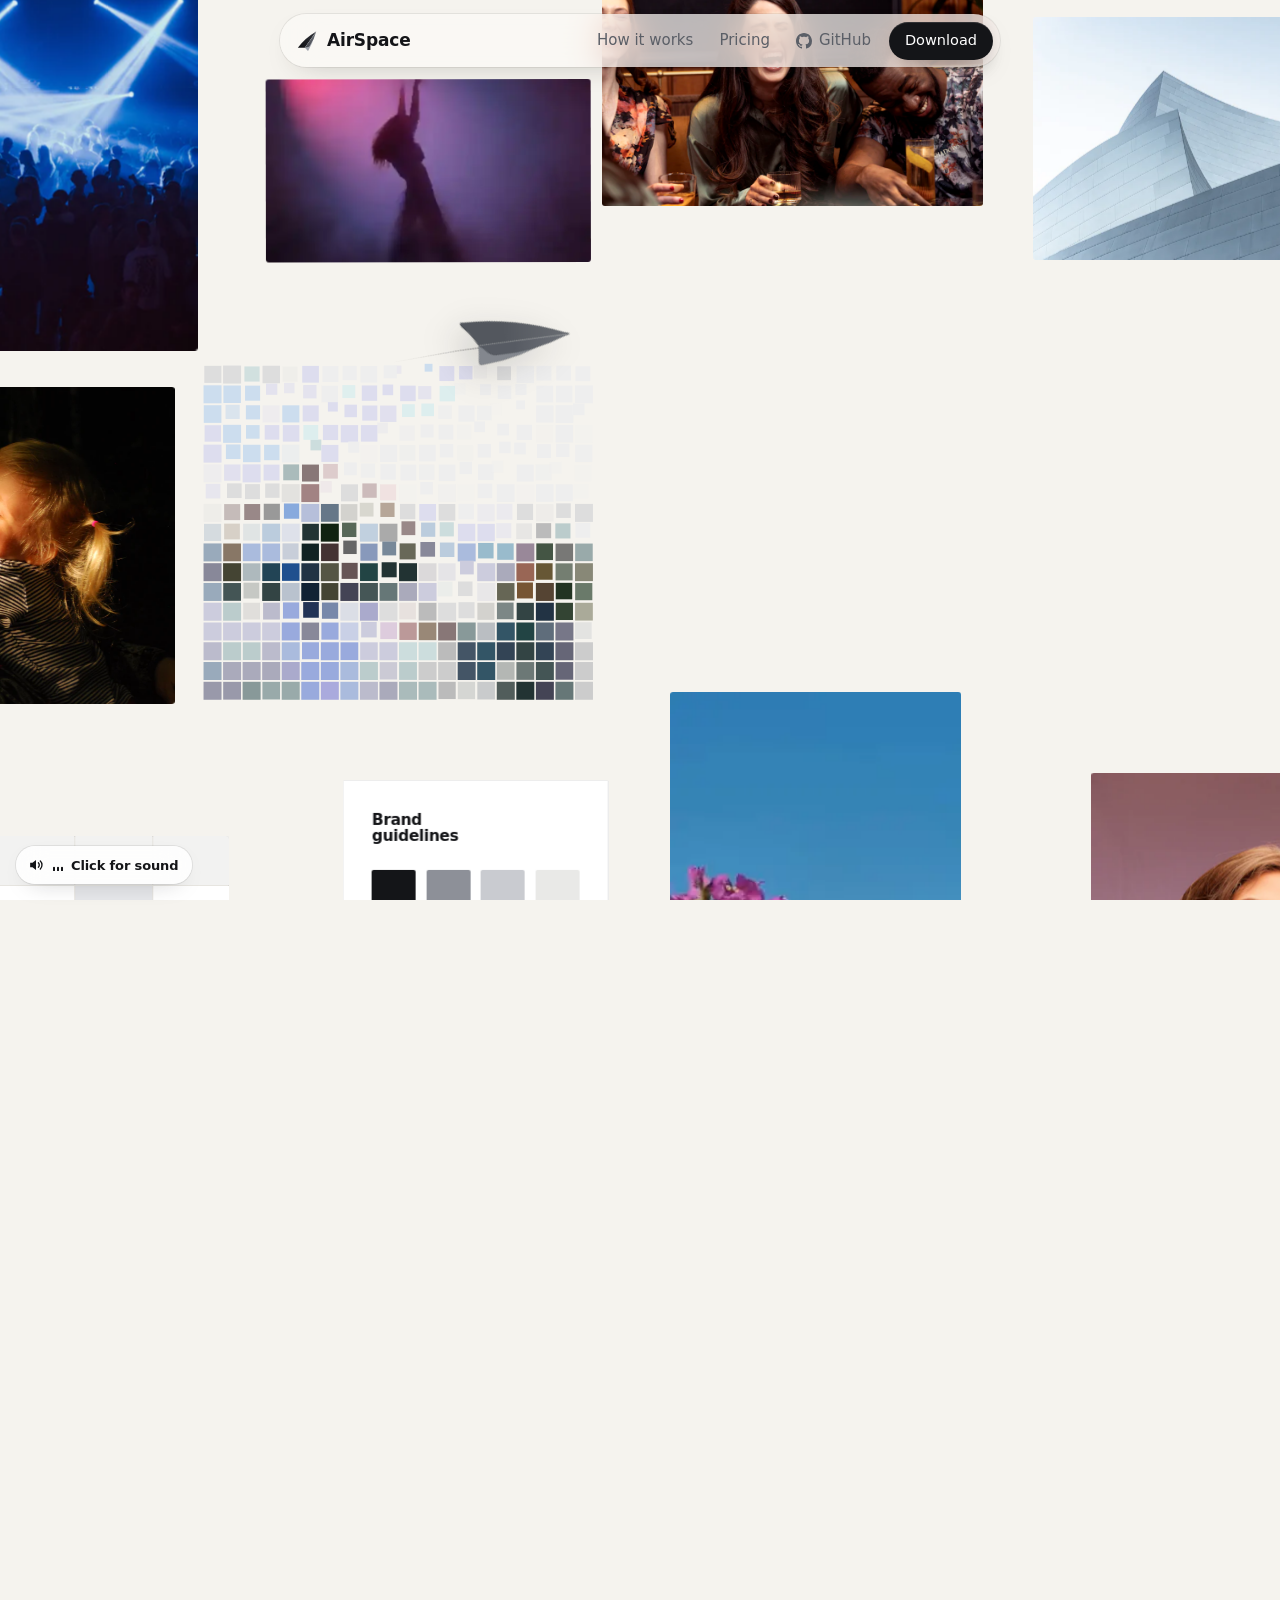
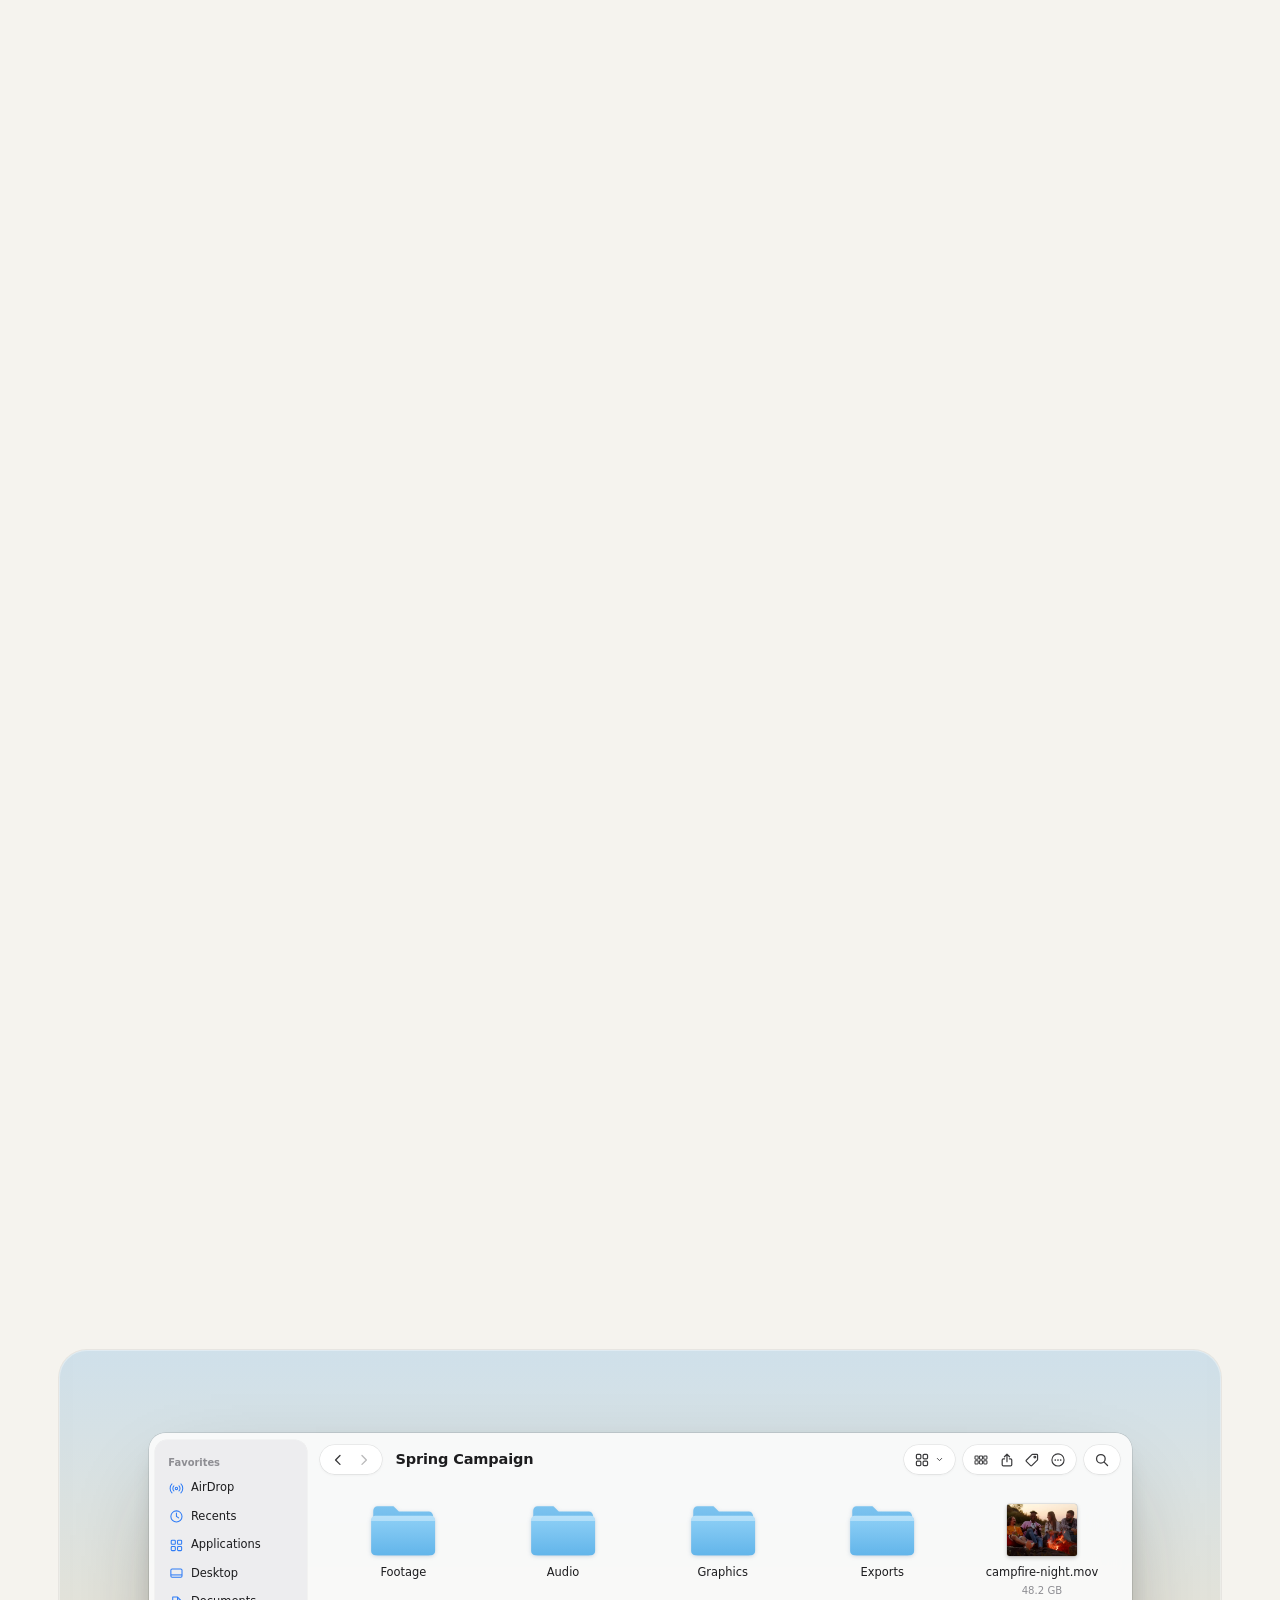
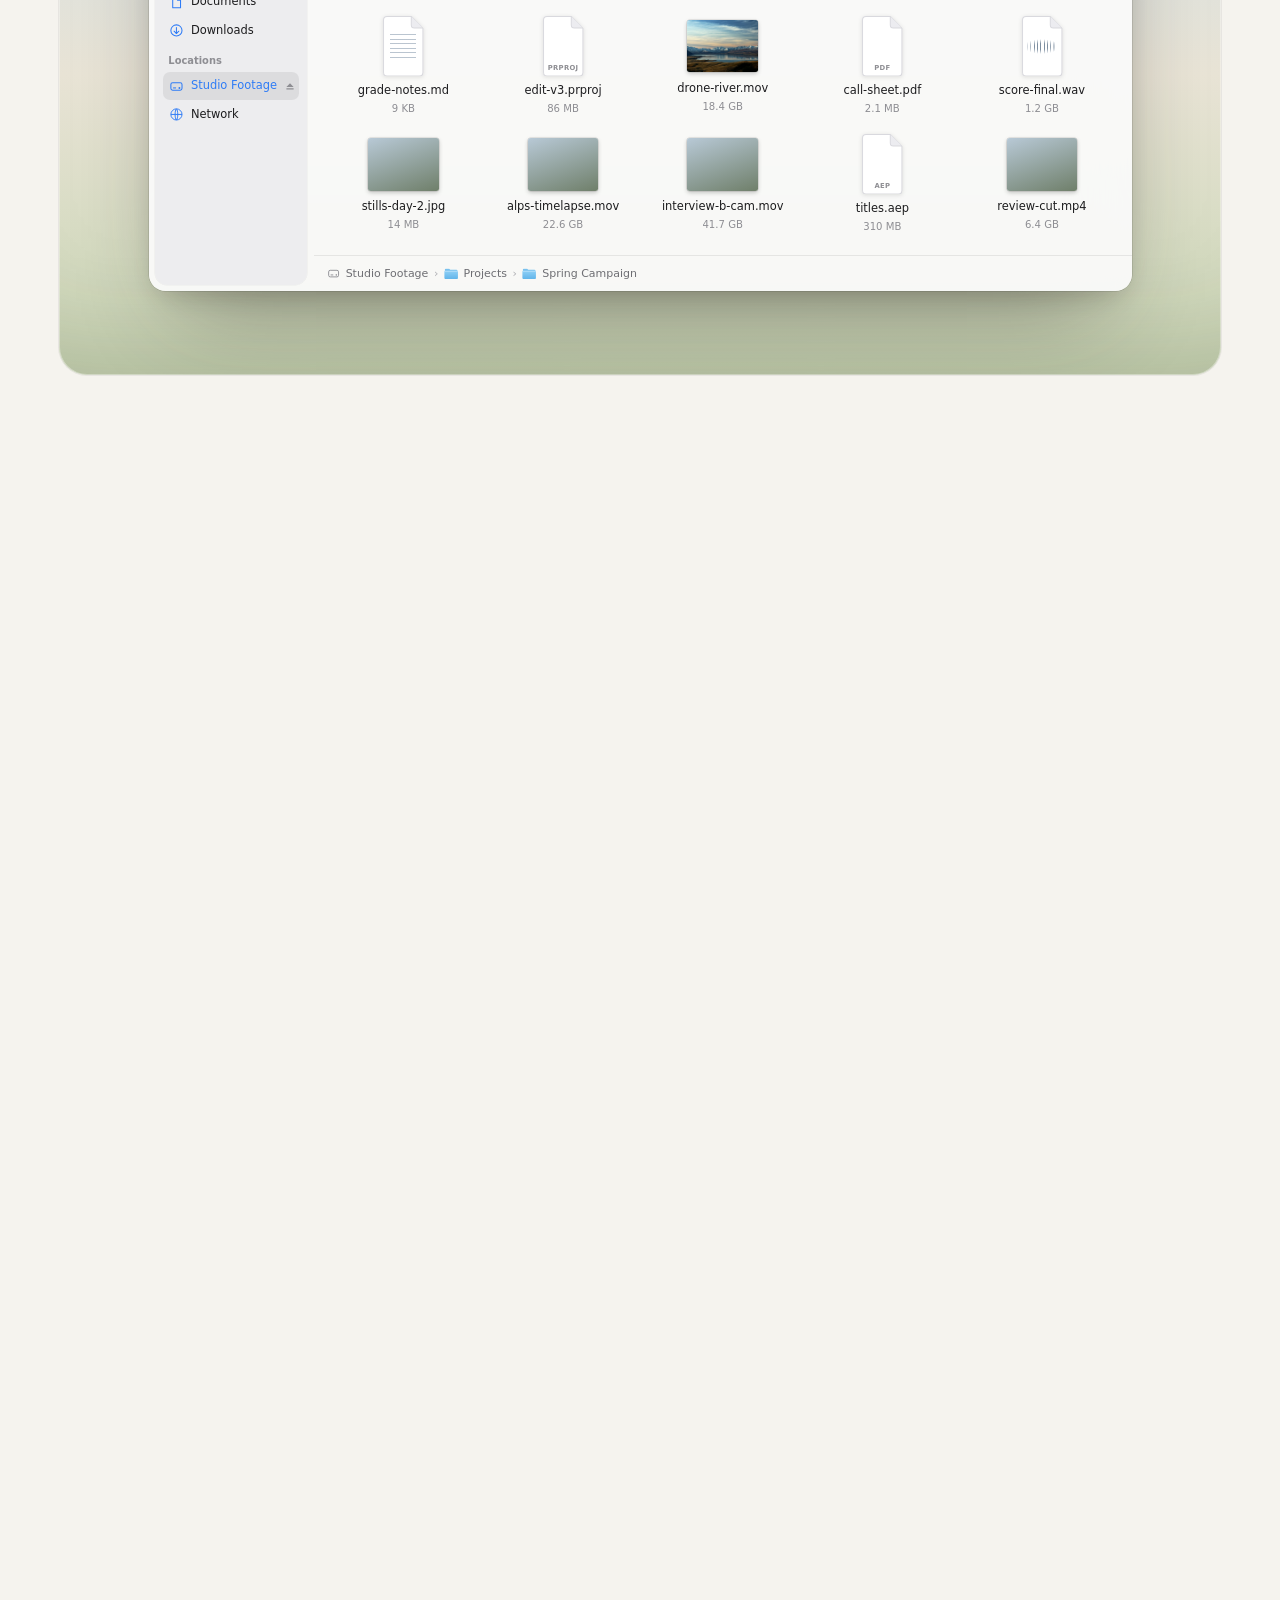
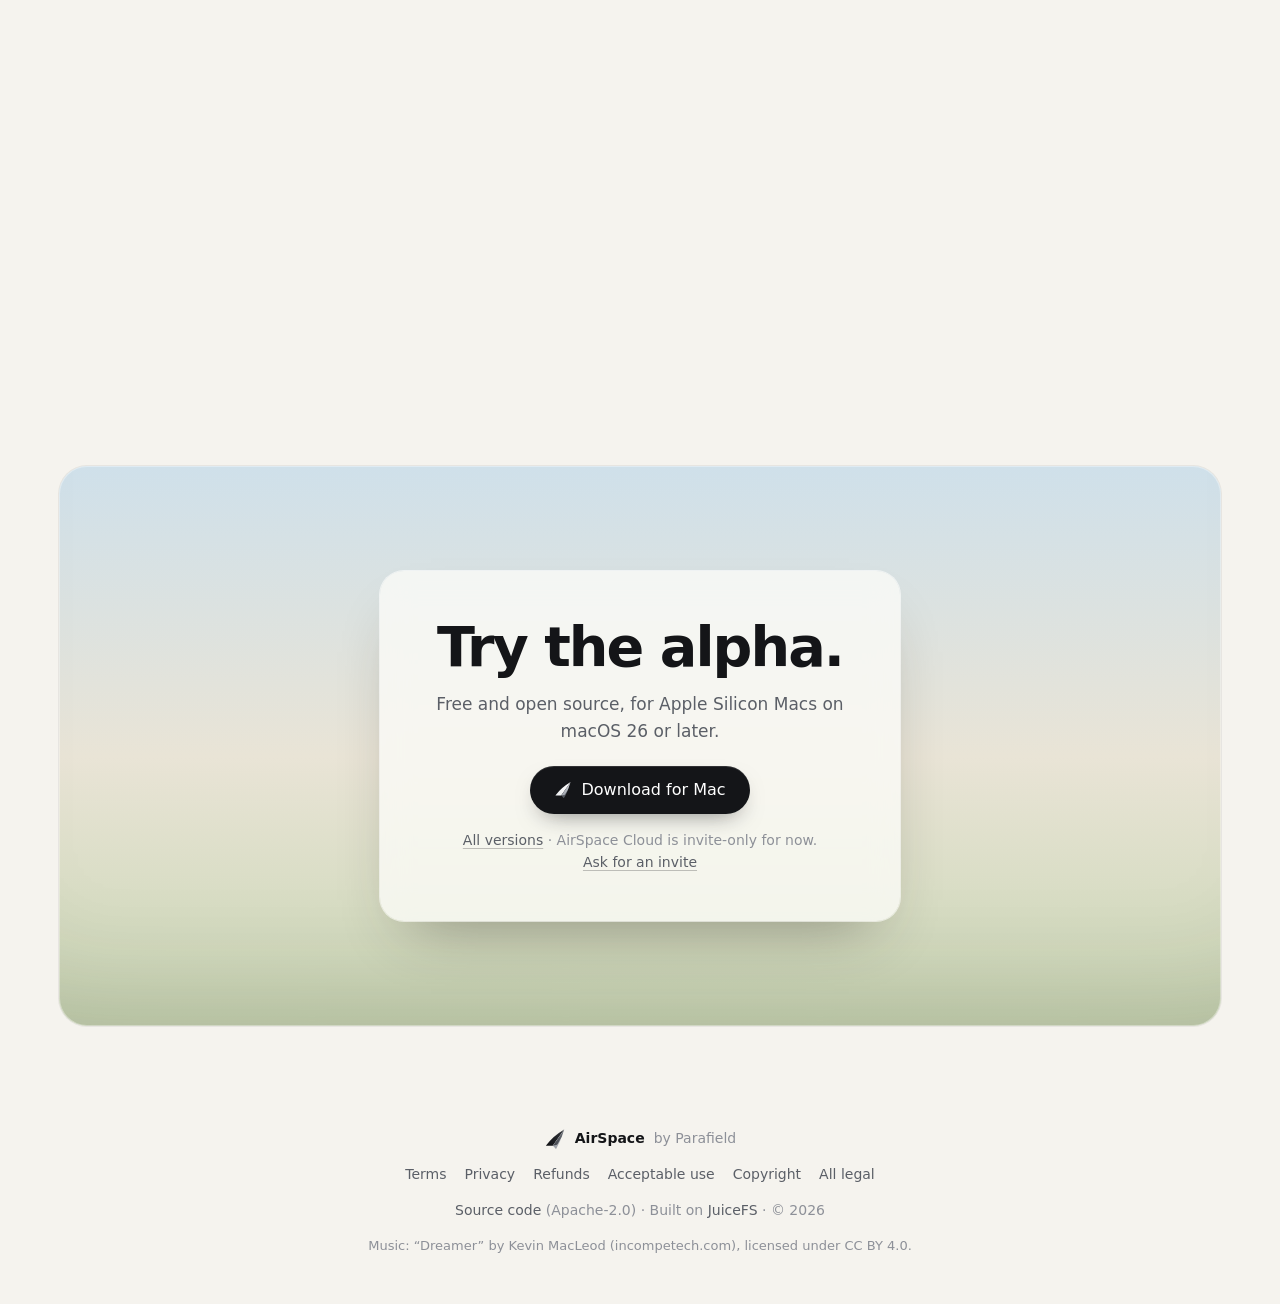
==== commit c1fe1699: "Site: AirSpace launch redesign The landing page, rebuilt light and black and white: - Hero: a scroll" ====
--- a/site/index.html
+++ b/site/index.html
@@ -3,172 +3,455 @@
 <head>
   <meta charset="utf-8">
   <meta name="viewport" content="width=device-width, initial-scale=1">
-  <title>ParaAir: cloud storage as a Mac drive</title>
-  <meta name="description" content="Cloud storage as a Mac drive. Open big files without downloading them first. Free and open source on your own bucket, or ParaAir Cloud, planned at half the price of Space. Alpha for Apple Silicon Macs on macOS 26 or later.">
-  <meta name="color-scheme" content="light dark">
+  <title>AirSpace: cloud storage as a Mac drive</title>
+  <meta name="description" content="Cloud storage as a Mac drive. Open big files without downloading them first. Free and open source on your own bucket, or AirSpace Cloud, planned at half the price of Space. Alpha for Apple Silicon Macs on macOS 26 or later.">
+  <meta name="color-scheme" content="light">
+  <meta name="theme-color" content="#F5F3EE">
   <link rel="canonical" href="https://paraair.parafield.ai/">
   <meta property="og:type" content="website">
-  <meta property="og:site_name" content="ParaAir">
+  <meta property="og:site_name" content="AirSpace">
   <meta property="og:url" content="https://paraair.parafield.ai/">
-  <meta property="og:title" content="ParaAir: cloud storage as a Mac drive">
-  <meta property="og:description" content="Cloud storage as a Mac drive. Open big files without downloading them first. Free and open source on your own bucket, or ParaAir Cloud, planned at half the price of Space. Alpha for Apple Silicon Macs on macOS 26 or later.">
+  <meta property="og:title" content="AirSpace: cloud storage as a Mac drive">
+  <meta property="og:description" content="Cloud storage as a Mac drive. Open big files without downloading them first. Free and open source on your own bucket, or AirSpace Cloud, planned at half the price of Space. Alpha for Apple Silicon Macs on macOS 26 or later.">
   <meta property="og:image" content="https://paraair.parafield.ai/og-card.png">
   <meta property="og:image:width" content="1200">
   <meta property="og:image:height" content="630">
-  <meta property="og:image:alt" content="The ParaAir paper plane and the words: Cloud storage, as a Mac drive.">
+  <meta property="og:image:alt" content="The AirSpace paper plane and the words: Cloud storage, as a Mac drive.">
   <meta name="twitter:card" content="summary_large_image">
-  <meta name="twitter:title" content="ParaAir: cloud storage as a Mac drive">
-  <meta name="twitter:description" content="Cloud storage as a Mac drive. Open big files without downloading them first. Free and open source on your own bucket, or ParaAir Cloud, planned at half the price of Space. Alpha for Apple Silicon Macs on macOS 26 or later.">
+  <meta name="twitter:title" content="AirSpace: cloud storage as a Mac drive">
+  <meta name="twitter:description" content="Cloud storage as a Mac drive. Open big files without downloading them first. Free and open source on your own bucket, or AirSpace Cloud, planned at half the price of Space. Alpha for Apple Silicon Macs on macOS 26 or later.">
   <meta name="twitter:image" content="https://paraair.parafield.ai/og-card.png">
-  <meta name="twitter:image:alt" content="The ParaAir paper plane and the words: Cloud storage, as a Mac drive.">
+  <meta name="twitter:image:alt" content="The AirSpace paper plane and the words: Cloud storage, as a Mac drive.">
   <link rel="icon" href="glide.svg" type="image/svg+xml">
-  <link rel="stylesheet" href="styles.css">
+  <link rel="stylesheet" href="home.css">
+  <link rel="stylesheet" href="hero.css">
 </head>
-<body>
-  <!-- Hallmark · macrostructure: custom (flight) · tone: calm-technical · anchor hue: ink, sage accent
-       theme: custom (Air paper and ink) · paper #F7F8FA / #0C0D10 · ink #0E0F12 / #F6F7F9 · accent #9AC7B4
-       display system-ui 500 + body system-ui · signature: the ParaAir planes, flying only in their own airspace -->
+<body class="home">
+  <!-- The landing page. Light paper only. Motion: hero.js (the hero, built from web/hero with React), home.js (the paintings, the Finder demo, reveals) and story.js (How it works).
+       Everything reads without either script; both stop when off screen and respect reduced motion. -->
+  <!-- Photos in photos/ are from Unsplash, under the Unsplash License: interview-a MQ2xYBHImKM, interview-b sW7Ku-65Tn0,
+       studio pmB6osSdj7k, podcast QziaoZM0M44, lake 73F4pKoUkM0 (unsplash.com/photos/<id>).
+       Photos in media/ are from Unsplash too (Unsplash License), by image key on images.unsplash.com: glasses 1711564354308-77285d9fe3c7,
+       red-dress 1662532577856-e8ee8b138a8b, blue-arch 1576831371356-d6e9411ae501, surf 1787894653068-bf1eeb927af4,
+       friends-dinner 1681641095463-b4d3693a0ee3, dad-shoulders 1597524678053-5e6fef52d8a3, grandma-hug 1593100126453-19b562a800c1, portrait-pink 1604261605115-4b34b646a05c, portrait-violet 1637028357803-78764289ffe5, film-camera 1767093061114-fca0e996d6cb,
+       concert 1758550445758-165aeab5b26e, ceramics 1631125915902-d8abe9225ff2, bicycle 1485965120184-e220f721d03e, desert-road 1494783367193-149034c05e8f,
+       skateboard 1547447134-cd3f5c716030, tulips 1705710657501-68158521015f, city-night 1580895456895-cfdf02e4c23f, yellow-still 1516824467205-afa656d31a79,
+       snow-peak 1616635989708-38bb45dc24c3, banff-lake 1532643730597-0d001b5224da (each at images.unsplash.com/photo-<key>). Video loops in media/ are from Mixkit (Mixkit Stock
+       Video Free License): ocean-waves 48525, flowers 1168, dancer 33899, campfire 45481, skater 34382 (mixkit.co). media/campfire-film.mp4 is cut from Mixkit clips 45481, 23351, 23575, 513, 42752, 23495 and 47311, and media/interview-film.mp4 from Mixkit clips 52184, 52195, 52188, 52196, 52190, 52197, 52187 and 52176 (Mixkit Stock Video Free License). media/music-dreamer.m4a is “Dreamer” by Kevin MacLeod (incompetech.com), CC BY 4.0, trimmed to two minutes with fades; it loads only when a reader turns sound on. media/macbook-pro.webp is Apple's MacBook Pro
+       product bezel (Apple Design Resources, used under its license and Apple's marketing guidelines: shown unaltered and never animated) with the AirSpace desktop on its screen. Everything else is drawn or painted by the page. -->
   <a class="skip" href="#main">Skip to content</a>
 
-  <header class="masthead">
-    <a class="brand" href="#top" aria-label="ParaAir home">
-      <svg class="brand-mark" viewBox="0 0 454 460" aria-hidden="true">
-        <polygon class="mark-a" points="0,150 454,0 316,298 244,208"/>
-        <polygon class="mark-b" points="244,208 316,298 156,460 168,256"/>
-      </svg>
-      <span>ParaAir</span>
+  <svg class="sprite" aria-hidden="true" focusable="false">
+    <defs>
+      <linearGradient id="folder-back" x1="0" y1="0" x2="0" y2="1"><stop offset="0" stop-color="#7cc3ef"/><stop offset="1" stop-color="#5aaee6"/></linearGradient>
+      <linearGradient id="folder-front" x1="0" y1="0" x2="0" y2="1"><stop offset="0" stop-color="#8fd0f6"/><stop offset="1" stop-color="#62b5ea"/></linearGradient>
+      <symbol id="i-folder" viewBox="0 0 64 50"><path fill="url(#folder-back)" d="M4 6a4 4 0 0 1 4-4h15l5 5h28a4 4 0 0 1 4 4v33a4 4 0 0 1-4 4H8a4 4 0 0 1-4-4z"/><path fill="url(#folder-front)" d="M2 15a4 4 0 0 1 4-4h52a4 4 0 0 1 4 4v29a4 4 0 0 1-4 4H6a4 4 0 0 1-4-4z"/><path fill="#ffffff" fill-opacity=".35" d="M6 11h52a4 4 0 0 1 4 4v1H2v-1a4 4 0 0 1 4-4z"/></symbol>
+      <symbol id="i-doc" viewBox="0 0 48 60"><path fill="#ffffff" stroke="#d9d9de" d="M4.5 4a3.5 3.5 0 0 1 3.5-3.5h24L43.5 12v44a3.5 3.5 0 0 1-3.5 3.5H8A3.5 3.5 0 0 1 4.5 56z"/><path fill="#ececf0" stroke="#d9d9de" d="M32 .5V9a3 3 0 0 0 3 3h8.5"/></symbol>
+      <symbol id="i-airdrop" viewBox="0 0 20 20"><g fill="none" stroke="currentColor" stroke-width="1.4" stroke-linecap="round"><circle cx="10" cy="10" r="1.6"/><path d="M6.6 13.4a4.8 4.8 0 0 1 0-6.8M13.4 6.6a4.8 4.8 0 0 1 0 6.8M4 16a8.5 8.5 0 0 1 0-12M16 4a8.5 8.5 0 0 1 0 12"/></g></symbol>
+      <symbol id="i-clock" viewBox="0 0 20 20"><g fill="none" stroke="currentColor" stroke-width="1.4" stroke-linecap="round"><circle cx="10" cy="10" r="7.5"/><path d="M10 5.5V10l3 2"/></g></symbol>
+      <symbol id="i-apps" viewBox="0 0 20 20"><g fill="none" stroke="currentColor" stroke-width="1.4"><rect x="3" y="3" width="5.5" height="5.5" rx="1.2"/><rect x="11.5" y="3" width="5.5" height="5.5" rx="1.2"/><rect x="3" y="11.5" width="5.5" height="5.5" rx="1.2"/><rect x="11.5" y="11.5" width="5.5" height="5.5" rx="1.2"/></g></symbol>
+      <symbol id="i-desktop" viewBox="0 0 20 20"><g fill="none" stroke="currentColor" stroke-width="1.4"><rect x="2.5" y="4" width="15" height="11" rx="1.6"/><path d="M2.5 12h15"/></g></symbol>
+      <symbol id="i-docs" viewBox="0 0 20 20"><g fill="none" stroke="currentColor" stroke-width="1.4" stroke-linejoin="round"><path d="M5 2.8h6.5L15.5 7v10.2H5z"/><path d="M11.5 2.8V7h4"/></g></symbol>
+      <symbol id="i-down" viewBox="0 0 20 20"><g fill="none" stroke="currentColor" stroke-width="1.4" stroke-linecap="round" stroke-linejoin="round"><circle cx="10" cy="10" r="7.5"/><path d="M10 6v8M6.8 11 10 14.2 13.2 11"/></g></symbol>
+      <symbol id="i-drive" viewBox="0 0 20 20"><g fill="none" stroke="currentColor" stroke-width="1.4" stroke-linejoin="round"><rect x="2.5" y="5" width="15" height="10" rx="2.4"/><path d="M5.5 12h4"/><circle cx="14" cy="12" r=".6" fill="currentColor"/></g></symbol>
+      <symbol id="i-globe" viewBox="0 0 20 20"><g fill="none" stroke="currentColor" stroke-width="1.3"><circle cx="10" cy="10" r="7.5"/><path d="M2.5 10h15M10 2.5c2.4 2.2 2.4 12.8 0 15M10 2.5c-2.4 2.2-2.4 12.8 0 15"/></g></symbol>
+      <symbol id="i-eject" viewBox="0 0 20 20"><path fill="currentColor" d="M10 4.5 16 11H4zM4 13h12v2H4z"/></symbol>
+      <symbol id="t-back" viewBox="0 0 20 20"><path fill="none" stroke="currentColor" stroke-width="1.7" stroke-linecap="round" stroke-linejoin="round" d="M12.5 4.5 7 10l5.5 5.5"/></symbol>
+      <symbol id="t-fwd" viewBox="0 0 20 20"><path fill="none" stroke="currentColor" stroke-width="1.7" stroke-linecap="round" stroke-linejoin="round" d="M7.5 4.5 13 10l-5.5 5.5"/></symbol>
+      <symbol id="t-grid" viewBox="0 0 20 20"><g fill="none" stroke="currentColor" stroke-width="1.5"><rect x="3" y="3" width="5.6" height="5.6" rx="1.3"/><rect x="11.4" y="3" width="5.6" height="5.6" rx="1.3"/><rect x="3" y="11.4" width="5.6" height="5.6" rx="1.3"/><rect x="11.4" y="11.4" width="5.6" height="5.6" rx="1.3"/></g></symbol>
+      <symbol id="t-caret" viewBox="0 0 20 20"><path fill="none" stroke="currentColor" stroke-width="1.6" stroke-linecap="round" stroke-linejoin="round" d="m6 8 4 4 4-4"/></symbol>
+      <symbol id="t-group" viewBox="0 0 20 20"><g fill="none" stroke="currentColor" stroke-width="1.3"><rect x="2.5" y="5" width="4" height="4" rx=".8"/><rect x="8" y="5" width="4" height="4" rx=".8"/><rect x="13.5" y="5" width="4" height="4" rx=".8"/><rect x="2.5" y="11" width="4" height="4" rx=".8"/><rect x="8" y="11" width="4" height="4" rx=".8"/><rect x="13.5" y="11" width="4" height="4" rx=".8"/></g></symbol>
+      <symbol id="t-share" viewBox="0 0 20 20"><g fill="none" stroke="currentColor" stroke-width="1.5" stroke-linecap="round" stroke-linejoin="round"><path d="M10 2.8v9.4M6.8 6 10 2.8 13.2 6"/><path d="M7 8.5H5.5a1.5 1.5 0 0 0-1.5 1.5v6a1.5 1.5 0 0 0 1.5 1.5h9a1.5 1.5 0 0 0 1.5-1.5v-6a1.5 1.5 0 0 0-1.5-1.5H13"/></g></symbol>
+      <symbol id="t-tag" viewBox="0 0 20 20"><g fill="none" stroke="currentColor" stroke-width="1.5" stroke-linejoin="round"><path d="M10.6 3H16a1 1 0 0 1 1 1v5.4a1 1 0 0 1-.3.7l-7 7a1 1 0 0 1-1.4 0l-5.4-5.4a1 1 0 0 1 0-1.4l7-7a1 1 0 0 1 .7-.3z"/><circle cx="13.6" cy="6.4" r="1.1"/></g></symbol>
+      <symbol id="t-more" viewBox="0 0 20 20"><g fill="currentColor"><circle cx="10" cy="10" r="7.6" fill="none" stroke="currentColor" stroke-width="1.4"/><circle cx="6.6" cy="10" r="1.05"/><circle cx="10" cy="10" r="1.05"/><circle cx="13.4" cy="10" r="1.05"/></g></symbol>
+      <symbol id="t-search" viewBox="0 0 20 20"><g fill="none" stroke="currentColor" stroke-width="1.6" stroke-linecap="round"><circle cx="8.6" cy="8.6" r="5.4"/><path d="m12.7 12.7 4.3 4.3"/></g></symbol>
+      <!-- mark:start (scripts/site-logo.mjs) --><linearGradient id="pi-wingLit" gradientUnits="userSpaceOnUse" x1="93.6" y1="4" x2="6.4" y2="81.2"><stop offset="0" stop-color="#33353B"/><stop offset="1" stop-color="#0E0F12"/></linearGradient><linearGradient id="pi-keelLit" gradientUnits="userSpaceOnUse" x1="93.6" y1="4" x2="55.1" y2="96"><stop offset="0" stop-color="#D9DBDF"/><stop offset="1" stop-color="#9A9EA6"/></linearGradient><linearGradient id="pi-wing" gradientUnits="userSpaceOnUse" x1="93.6" y1="4" x2="40.2" y2="81.1"><stop offset="0" stop-color="#74787F"/><stop offset="1" stop-color="#42454C"/></linearGradient><linearGradient id="pp-wingLit" gradientUnits="userSpaceOnUse" x1="93.6" y1="4" x2="6.4" y2="81.2"><stop offset="0" stop-color="#FFFFFF"/><stop offset="1" stop-color="#ECEDEF"/></linearGradient><linearGradient id="pp-keelLit" gradientUnits="userSpaceOnUse" x1="93.6" y1="4" x2="55.1" y2="96"><stop offset="0" stop-color="#80848C"/><stop offset="1" stop-color="#50545B"/></linearGradient><linearGradient id="pp-wing" gradientUnits="userSpaceOnUse" x1="93.6" y1="4" x2="40.2" y2="81.1"><stop offset="0" stop-color="#C9CCD2"/><stop offset="1" stop-color="#9EA2AA"/></linearGradient><symbol id="i-plane" viewBox="0 0 100 100"><path fill="url(#pi-wingLit)" d="M89.6 9.8L40.2 81.1Q25.8 79.1 11.4 81.2Q6.4 81.2 10.1 77.9Q42.3 35.4 88.4 8.6Q93.6 4 89.6 9.8Z"/><path fill="url(#pi-keelLit)" d="M83.9 20.7L40.2 81.1Q46.5 86.5 51.9 92.8Q55.1 96 56.7 91.8Q77.4 59 83.9 20.7Z"/><path fill="url(#pi-wing)" d="M90.7 10.4Q82.9 43.9 62.9 71.9Q60.8 76.5 55.9 77.6Q47.8 78.2 40.2 81.1L89.6 9.8Q93.6 4 90.7 10.4Z"/><path fill="none" stroke="#FFFFFF" stroke-opacity="0.42" stroke-width="0.9" stroke-linecap="round" d="M90 9.2L40.2 81.1"/><path fill="none" stroke="#FFFFFF" stroke-opacity=".35" stroke-width="0.6" stroke-linecap="round" d="M10.1 77.9Q42.3 35.4 88.4 8.6"/></symbol><symbol id="i-plane-paper" viewBox="0 0 100 100"><path fill="url(#pp-wingLit)" d="M89.6 9.8L40.2 81.1Q25.8 79.1 11.4 81.2Q6.4 81.2 10.1 77.9Q42.3 35.4 88.4 8.6Q93.6 4 89.6 9.8Z"/><path fill="url(#pp-keelLit)" d="M83.9 20.7L40.2 81.1Q46.5 86.5 51.9 92.8Q55.1 96 56.7 91.8Q77.4 59 83.9 20.7Z"/><path fill="url(#pp-wing)" d="M90.7 10.4Q82.9 43.9 62.9 71.9Q60.8 76.5 55.9 77.6Q47.8 78.2 40.2 81.1L89.6 9.8Q93.6 4 90.7 10.4Z"/><path fill="none" stroke="#141518" stroke-opacity="0.3" stroke-width="0.9" stroke-linecap="round" d="M90 9.2L40.2 81.1"/><path fill="none" stroke="#FFFFFF" stroke-opacity=".35" stroke-width="0.6" stroke-linecap="round" d="M10.1 77.9Q42.3 35.4 88.4 8.6"/></symbol><!-- mark:end -->
+      <symbol id="i-github" viewBox="0 0 16 16"><path fill="currentColor" d="M8 0C3.58 0 0 3.58 0 8c0 3.54 2.29 6.53 5.47 7.59.4.07.55-.17.55-.38 0-.19-.01-.82-.01-1.49-2.01.37-2.53-.49-2.69-.94-.09-.23-.48-.94-.82-1.13-.28-.15-.68-.52-.01-.53.63-.01 1.08.58 1.23.82.72 1.21 1.87.87 2.33.66.07-.52.28-.87.51-1.07-1.78-.2-3.64-.89-3.64-3.95 0-.87.31-1.59.82-2.15-.08-.2-.36-1.02.08-2.12 0 0 .67-.21 2.2.82.64-.18 1.32-.27 2-.27.68 0 1.36.09 2 .27 1.53-1.04 2.2-.82 2.2-.82.44 1.1.16 1.92.08 2.12.51.56.82 1.27.82 2.15 0 3.07-1.87 3.75-3.65 3.95.29.25.54.73.54 1.48 0 1.07-.01 1.93-.01 2.2 0 .21.15.46.55.38A8.013 8.013 0 0 0 16 8c0-4.42-3.58-8-8-8z"/></symbol>
+    </defs>
+  </svg>
+
+  <header class="bar">
+    <a class="brand" href="#top" aria-label="AirSpace home">
+      <svg class="brand-mark" viewBox="0 0 100 100" aria-hidden="true"><use href="#i-plane"/></svg>
+      <span>AirSpace</span>
     </a>
-    <nav class="nav" aria-label="Primary">
-      <div class="nav-group">
-        <a class="nav-link" href="/pricing">Pricing</a>
-        <a class="nav-link" href="https://github.com/parafieldai/ParaAir" aria-label="ParaAir source code on GitHub">
-          <svg class="nav-icon" viewBox="0 0 16 16" aria-hidden="true"><path d="M8 0C3.58 0 0 3.58 0 8c0 3.54 2.29 6.53 5.47 7.59.4.07.55-.17.55-.38 0-.19-.01-.82-.01-1.49-2.01.37-2.53-.49-2.69-.94-.09-.23-.48-.94-.82-1.13-.28-.15-.68-.52-.01-.53.63-.01 1.08.58 1.23.82.72 1.21 1.87.87 2.33.66.07-.52.28-.87.51-1.07-1.78-.2-3.64-.89-3.64-3.95 0-.87.31-1.59.82-2.15-.08-.2-.36-1.02.08-2.12 0 0 .67-.21 2.2.82.64-.18 1.32-.27 2-.27.68 0 1.36.09 2 .27 1.53-1.04 2.2-.82 2.2-.82.44 1.1.16 1.92.08 2.12.51.56.82 1.27.82 2.15 0 3.07-1.87 3.75-3.65 3.95.29.25.54.73.54 1.48 0 1.07-.01 1.93-.01 2.2 0 .21.15.46.55.38A8.013 8.013 0 0 0 16 8c0-4.42-3.58-8-8-8z"/></svg>
-          <span class="nav-label">GitHub</span>
-        </a>
-      </div>
-      <a class="nav-cta" href="#access">Download</a>
+    <nav class="bar-nav" aria-label="Primary">
+      <a href="#how">How it works</a>
+      <a href="/pricing">Pricing</a>
+      <a href="https://github.com/parafieldai/ParaAir" aria-label="AirSpace source code on GitHub"><svg class="gh" viewBox="0 0 16 16" aria-hidden="true"><use href="#i-github"/></svg><span class="bar-label">GitHub</span></a>
     </nav>
+    <a class="pill pill-ink pill-sm" href="#access">Download</a>
   </header>
 
-  <canvas class="sky" data-sky aria-hidden="true"></canvas>
-
   <main id="main">
-    <section class="hero" id="top" aria-labelledby="hero-title" data-flight="hero">
-      <h1 id="hero-title" data-headline>Cloud storage, as a <span class="under" data-under>Mac&nbsp;drive.</span></h1>
-      <div class="hero-foot">
-        <p class="lede">Open big files without downloading them&nbsp;first.</p>
-        <div class="hero-action">
-          <a class="cta" data-release-download href="https://github.com/parafieldai/ParaAir/releases/download/v0.1.0-alpha.13/ParaAir-0.1.0-alpha.13.dmg">Download for Mac</a>
-          <p class="requires"><span data-release-label>0.1.0&nbsp;alpha&nbsp;13</span> · <span data-release-size>56&nbsp;MB</span> · <a data-release-notes href="https://github.com/parafieldai/ParaAir/releases/tag/v0.1.0-alpha.13">Release&nbsp;notes</a></p>
-          <p class="requires">Free and open source · Apple&nbsp;Silicon · macOS&nbsp;26&nbsp;or&nbsp;later</p>
-        </div>
-      </div>
-    </section>
-
-    <div class="airspace" data-flight="gap" aria-hidden="true"></div>
-
-    <section class="story pieces" aria-labelledby="pieces-title">
-      <h2 id="pieces-title">Big files open in pieces.</h2>
-      <p class="say">Only the parts you open come down. A small cache keeps them close for next time.</p>
-      <div class="file-demo">
-        <p class="visually-hidden">For example, interview-a-cam.mov: its first bytes and its last ones, the parts a player reads first, are on your Mac. The rest stays in your storage until something reads it.</p>
-        <canvas class="file-canvas" data-file-canvas aria-hidden="true"></canvas>
-        <p class="file" data-file aria-hidden="true"><span class="down" data-ch="i">i</span><span class="down" data-ch="n">n</span><span class="down" data-ch="t">t</span>erview-a-cam.m<span class="down" data-ch="o">o</span><span class="down" data-ch="v">v</span></p>
-        <p class="file-legend" aria-hidden="true"><span class="solid"><i></i>On your Mac</span><span class="hollow"><i></i>Still in your storage</span></p>
-      </div>
-    </section>
-
-    <div class="airspace" data-flight="gap" aria-hidden="true"></div>
-
-    <section class="story saves" aria-labelledby="saves-title">
-      <h2 id="saves-title">Saves land on your Mac first.</h2>
-      <p class="say">Then they upload in the background.</p>
-      <div class="arc" data-arc>
-        <p class="visually-hidden">For example, saving edit-v3.prproj finishes on your Mac at once. Its pieces then upload to studio-footage in the background.</p>
-        <svg viewBox="0 0 1000 220" preserveAspectRatio="none" aria-hidden="true"><path data-arc-path d="M 66 196 C 290 12, 710 12, 934 196"/></svg>
-        <canvas class="arc-canvas" data-arc-canvas aria-hidden="true"></canvas>
-        <div class="arc-end arc-start" aria-hidden="true">
-          <span class="arc-row" data-arc-mac><i></i><i></i><i></i><i></i><i></i><i></i><i></i><i></i><i></i><i></i><i></i><i></i></span>
-          <b>Your Mac</b><span>edit-v3.prproj · <span data-arc-state>Saved</span></span>
-        </div>
-        <div class="arc-end arc-finish" aria-hidden="true">
-          <span class="arc-row" data-arc-cloud><i></i><i></i><i></i><i></i><i></i><i></i><i></i><i></i><i></i><i></i><i></i><i></i></span>
-          <b>Your storage</b><span>studio-footage · <span data-arc-count>Uploaded</span></span>
-        </div>
-      </div>
-    </section>
-
-    <div class="airspace" data-flight="gap" aria-hidden="true"></div>
-
-    <section class="story panel-shot" aria-labelledby="panel-title">
+    <section class="hero" id="top" aria-labelledby="hero-title" data-hero>
+      <div class="hx-stage">
+      <div class="hx-layer" id="hx-root"></div>
+      <div class="hero-copy">
+        <h1 id="hero-title">Cloud storage,<br><span class="soft">as a Mac drive.</span></h1>
+        <p class="lede">Open big files without downloading them first. Use your own bucket, or AirSpace Cloud: one drive for you and your&nbsp;agents.</p>
+        <div class="hero-cta">
+        <a class="pill pill-ink" data-release-download href="https://github.com/parafieldai/ParaAir/releases/download/v0.1.0-alpha.13/ParaAir-0.1.0-alpha.13.dmg"><svg class="pill-mark" viewBox="0 0 100 100" aria-hidden="true"><use href="#i-plane-paper"/></svg>Download for Mac</a>
+        <a class="pill pill-ghost" href="https://github.com/parafieldai/ParaAir"><svg class="gh" viewBox="0 0 16 16" aria-hidden="true"><use href="#i-github"/></svg>Read the source</a>
+      </div>
+        <p class="fine"><span data-release-label>0.1.0&nbsp;alpha&nbsp;13</span> · <span data-release-size>56&nbsp;MB</span> · <a data-release-notes href="https://github.com/parafieldai/ParaAir/releases/tag/v0.1.0-alpha.13">Release&nbsp;notes</a> · Apple&nbsp;Silicon, macOS&nbsp;26&nbsp;or&nbsp;later</p>
+      </div>
+      <figure class="hx-mac" id="hx-mac">
+        <img class="hx-mac-img" src="media/macbook-pro.webp" width="1930" height="1270" alt="AirSpace on a MacBook Pro: the Client Footage drive open in Finder, with videos, photos and documents" fetchpriority="high">
+        <div class="hx-screen" id="hx-screen" aria-hidden="true">
+          <div class="hxd"><div class="hxd-finder"><aside class="hxd-side"><p>Favorites</p><span><svg viewBox="0 0 20 20" aria-hidden="true"><use href="#i-airdrop"/></svg>AirDrop</span><span><svg viewBox="0 0 20 20" aria-hidden="true"><use href="#i-clock"/></svg>Recents</span><span><svg viewBox="0 0 20 20" aria-hidden="true"><use href="#i-apps"/></svg>Applications</span><span><svg viewBox="0 0 20 20" aria-hidden="true"><use href="#i-desktop"/></svg>Desktop</span><span><svg viewBox="0 0 20 20" aria-hidden="true"><use href="#i-docs"/></svg>Documents</span><span><svg viewBox="0 0 20 20" aria-hidden="true"><use href="#i-down"/></svg>Downloads</span><p>Locations</p><span class="is-here"><svg viewBox="0 0 20 20" aria-hidden="true"><use href="#i-drive"/></svg>Client Footage<svg class="hxd-eject" viewBox="0 0 20 20" aria-hidden="true"><use href="#i-eject"/></svg></span></aside><div class="hxd-main"><div class="hxd-tools"><span class="hxd-nav"><svg viewBox="0 0 20 20" aria-hidden="true"><use href="#t-back"/></svg><svg viewBox="0 0 20 20" aria-hidden="true"><use href="#t-fwd"/></svg></span><b>Client Footage</b><span class="hxd-acts"><svg viewBox="0 0 20 20" aria-hidden="true"><use href="#t-grid"/></svg><svg viewBox="0 0 20 20" aria-hidden="true"><use href="#t-group"/></svg><svg viewBox="0 0 20 20" aria-hidden="true"><use href="#t-share"/></svg><svg viewBox="0 0 20 20" aria-hidden="true"><use href="#t-tag"/></svg><svg viewBox="0 0 20 20" aria-hidden="true"><use href="#t-more"/></svg><svg viewBox="0 0 20 20" aria-hidden="true"><use href="#t-search"/></svg></span></div><div class="hxd-grid"><div class="hxd-item"><span class="hxd-thumb"><img src="photos/interview-a.jpg" alt="" loading="lazy"></span><b>interview-a-cam.mov</b><em>48.2 GB</em></div><div class="hxd-item"><span class="hxd-thumb"><img src="media/dancer.webp" alt="" loading="lazy"></span><b>dance-take4.mov</b><em>27 GB</em></div><div class="hxd-item"><span class="hxd-thumb"><img src="photos/lake.jpg" alt="" loading="lazy"></span><b>drone-river.mov</b><em>18.4 GB</em></div><div class="hxd-item"><span class="hxd-thumb"><img src="media/surf.webp" alt="" loading="lazy"></span><b>DSC_0412.ARW</b><em>48 MB</em></div><div class="hxd-item"><span class="hxd-thumb"><span class="hxd-doc hxd-doc-pdf"><svg viewBox="0 0 48 60" aria-hidden="true"><use href="#i-doc"/></svg><b>PDF</b></span></span><b>brand-guidelines.pdf</b><em>96 MB</em></div><div class="hxd-item"><span class="hxd-thumb"><img src="media/ocean-waves.webp" alt="" loading="lazy"></span><b>ocean_B012.mov</b><em>9.6 GB</em></div><div class="hxd-item"><span class="hxd-thumb"><img src="media/red-dress.webp" alt="" loading="lazy"></span><b>campaign_red_03.jpg</b><em>14 MB</em></div><div class="hxd-item"><span class="hxd-thumb"><span class="hxd-doc hxd-doc-sheet"><svg viewBox="0 0 48 60" aria-hidden="true"><use href="#i-doc"/></svg><b>XLSX</b></span></span><b>Q3-launch.xlsx</b><em>1.3 MB</em></div><div class="hxd-item"><span class="hxd-thumb"><img src="media/flowers.webp" alt="" loading="lazy"></span><b>bougainvillea.mov</b><em>3.2 GB</em></div><div class="hxd-item"><span class="hxd-thumb"><span class="hxd-doc hxd-doc-wav"><svg viewBox="0 0 48 60" aria-hidden="true"><use href="#i-doc"/></svg><b>WAV</b></span></span><b>score-final.wav</b><em>1.2 GB</em></div><div class="hxd-item"><span class="hxd-thumb"><img src="media/film-camera.webp" alt="" loading="lazy"></span><b>yashica-roll.tif</b><em>120 MB</em></div><div class="hxd-item"><span class="hxd-thumb"><img src="media/campfire.webp" alt="" loading="lazy"></span><b>campfire-night.mov</b><em>2.4 GB</em></div></div><div class="hxd-status">12 items on Client Footage</div></div></div></div>
+        </div>
+      </figure>
+      </div>
+    </section>
+
+    <section class="stage" aria-labelledby="stage-title">
+      <div class="stage-copy">
+        <h2 id="stage-title" class="reveal">Your whole bucket in Finder.<br><span class="soft">Only what you open on disk.</span></h2>
+        <p class="say reveal">Open and save in the apps you already use. AirSpace fetches just the parts of a file an app reads, and keeps a small cache close for next&nbsp;time.</p>
+      </div>
+      <div class="canvas-frame stage-frame" data-paint-frame>
+        <canvas class="painting" data-painting="meadow" data-seed="11" aria-hidden="true"></canvas>
+        <p class="visually-hidden">An example Finder window on a AirSpace drive named Studio Footage: a folder called Spring Campaign with four folders and eleven files, among them campfire-night.mov at 48.2 GB, a film of friends round a campfire. Opening it plays at once, and jumping ahead plays from there.</p>
+        <div class="finder" data-finder aria-hidden="true">
+          <aside class="f-side">
+            
+            <p class="f-head">Favorites</p>
+            <ul>
+              <li><svg viewBox="0 0 20 20"><use href="#i-airdrop"/></svg>AirDrop</li>
+              <li><svg viewBox="0 0 20 20"><use href="#i-clock"/></svg>Recents</li>
+              <li><svg viewBox="0 0 20 20"><use href="#i-apps"/></svg>Applications</li>
+              <li><svg viewBox="0 0 20 20"><use href="#i-desktop"/></svg>Desktop</li>
+              <li><svg viewBox="0 0 20 20"><use href="#i-docs"/></svg>Documents</li>
+              <li><svg viewBox="0 0 20 20"><use href="#i-down"/></svg>Downloads</li>
+            </ul>
+            <p class="f-head">Locations</p>
+            <ul>
+              <li class="is-here"><svg viewBox="0 0 20 20"><use href="#i-drive"/></svg>Studio Footage<svg class="f-eject" viewBox="0 0 20 20"><use href="#i-eject"/></svg></li>
+              <li><svg viewBox="0 0 20 20"><use href="#i-globe"/></svg>Network</li>
+            </ul>
+          </aside>
+          <div class="f-main">
+            <div class="f-tools">
+              <span class="f-group f-nav"><svg viewBox="0 0 20 20"><use href="#t-back"/></svg><svg class="f-dim" viewBox="0 0 20 20"><use href="#t-fwd"/></svg></span>
+              <span class="f-title">Spring Campaign</span>
+              <span class="f-group f-view"><svg viewBox="0 0 20 20"><use href="#t-grid"/></svg><svg class="f-small" viewBox="0 0 20 20"><use href="#t-caret"/></svg></span>
+              <span class="f-group f-acts"><svg viewBox="0 0 20 20"><use href="#t-group"/></svg><svg viewBox="0 0 20 20"><use href="#t-share"/></svg><svg viewBox="0 0 20 20"><use href="#t-tag"/></svg><svg viewBox="0 0 20 20"><use href="#t-more"/></svg></span>
+              <span class="f-group f-search"><svg viewBox="0 0 20 20"><use href="#t-search"/></svg></span>
+            </div>
+            <div class="f-items">
+              <div class="f-item"><svg class="f-icon" viewBox="0 0 64 50"><use href="#i-folder"/></svg><span class="f-name">Footage</span></div>
+              <div class="f-item"><svg class="f-icon" viewBox="0 0 64 50"><use href="#i-folder"/></svg><span class="f-name">Audio</span></div>
+              <div class="f-item"><svg class="f-icon" viewBox="0 0 64 50"><use href="#i-folder"/></svg><span class="f-name">Graphics</span></div>
+              <div class="f-item"><svg class="f-icon" viewBox="0 0 64 50"><use href="#i-folder"/></svg><span class="f-name">Exports</span></div>
+              <div class="f-item" data-target><span class="f-thumb"><img src="media/campfire.webp" alt="" width="640" height="360" loading="lazy" decoding="async"></span><span class="f-name">campfire-night.mov</span><span class="f-size">48.2 GB</span></div>
+              <div class="f-item"><span class="f-docicon"><svg viewBox="0 0 48 60"><use href="#i-doc"/></svg><i class="f-lines"></i></span><span class="f-name">grade-notes.md</span><span class="f-size">9 KB</span></div>
+              <div class="f-item"><span class="f-docicon"><svg viewBox="0 0 48 60"><use href="#i-doc"/></svg><em class="f-type">PRPROJ</em></span><span class="f-name">edit-v3.prproj</span><span class="f-size">86 MB</span></div>
+              <div class="f-item"><span class="f-thumb"><img src="photos/lake.jpg" alt="" width="640" height="480" loading="lazy" decoding="async"></span><span class="f-name">drone-river.mov</span><span class="f-size">18.4 GB</span></div>
+              <div class="f-item"><span class="f-docicon"><svg viewBox="0 0 48 60"><use href="#i-doc"/></svg><em class="f-type">PDF</em></span><span class="f-name">call-sheet.pdf</span><span class="f-size">2.1 MB</span></div>
+              <div class="f-item"><span class="f-docicon"><svg viewBox="0 0 48 60"><use href="#i-doc"/></svg><i class="f-wave"></i></span><span class="f-name">score-final.wav</span><span class="f-size">1.2 GB</span></div>
+              <div class="f-item"><span class="f-thumb"><img src="photos/studio.jpg" alt="" width="640" height="480" loading="lazy" decoding="async"></span><span class="f-name">stills-day-2.jpg</span><span class="f-size">14 MB</span></div>
+              <div class="f-item"><span class="f-thumb"><img src="media/banff-lake.webp" alt="" width="900" height="600" loading="lazy" decoding="async"></span><span class="f-name">alps-timelapse.mov</span><span class="f-size">22.6 GB</span></div>
+              <div class="f-item"><span class="f-thumb"><img src="photos/interview-b.jpg" alt="" width="640" height="480" loading="lazy" decoding="async"></span><span class="f-name">interview-b-cam.mov</span><span class="f-size">41.7 GB</span></div>
+              <div class="f-item"><span class="f-docicon"><svg viewBox="0 0 48 60"><use href="#i-doc"/></svg><em class="f-type">AEP</em></span><span class="f-name">titles.aep</span><span class="f-size">310 MB</span></div>
+              <div class="f-item"><span class="f-thumb"><img src="photos/podcast.jpg" alt="" width="640" height="480" loading="lazy" decoding="async"></span><span class="f-name">review-cut.mp4</span><span class="f-size">6.4 GB</span></div>
+            </div>
+            <div class="f-path"><svg viewBox="0 0 20 20"><use href="#i-drive"/></svg>Studio Footage<b>›</b><svg class="f-mini" viewBox="0 0 64 50"><use href="#i-folder"/></svg>Projects<b>›</b><svg class="f-mini" viewBox="0 0 64 50"><use href="#i-folder"/></svg>Spring Campaign</div>
+          </div>
+
+          <div class="f-menu" data-menu>
+            <p data-menu-open>Open</p>
+            <p class="f-sub">Open With</p>
+            <hr>
+            <p>Move to Trash</p>
+            <hr>
+            <p>Get Info</p>
+            <p>Rename</p>
+            <p>Compress “campfire-night.mov”</p>
+            <p>Duplicate</p>
+            <p>Make Alias</p>
+            <p>Quick Look</p>
+            <hr>
+            <p>Copy</p>
+            <p>Share…</p>
+            <hr>
+            <div class="f-tags"><i></i><i></i><i></i><i></i><i></i><i></i><i></i></div>
+            <p>Tags…</p>
+          </div>
+
+          <div class="f-player" data-player>
+            <div class="f-player-bar"><span>campfire-night.mov</span></div>
+            <div class="f-player-view"><video data-clip src="media/campfire-film.mp4" poster="media/campfire-film.webp" muted loop playsinline preload="none"></video><span class="f-play" data-play-badge></span></div>
+            <div class="f-controls"><span class="f-pp" data-pp></span><span class="f-time" data-time>0:00</span><span class="f-track" data-track><span class="f-fill" data-fill></span><span class="f-knob" data-knob></span></span><span class="f-time">28:12</span></div>
+          </div>
+
+          <svg class="f-cursor" data-cursor viewBox="0 0 24 24"><path d="M5 2.5v17.2l4.6-4.4 2.9 6.5 2.6-1.2-2.8-6.3h6.4z"/></svg>
+        </div>
+      </div>
+    </section>
+
+    <section class="how" id="how" aria-labelledby="how-title">
+      <div class="how-copy">
+        <p class="kicker reveal">How it works</p>
+        <h2 id="how-title" class="reveal">Big files open in pieces.</h2>
+        <p class="say reveal">Your files live in your bucket in the cloud, cut into small pieces. Your Mac only fetches the pieces you actually use, so even a huge video opens in a&nbsp;moment.</p>
+      </div>
+
+      <div class="story reveal" data-story>
+        <div class="story-stage">
+          <div class="story-scene">
+            <svg class="story-svg" viewBox="40 56 940 330" role="img" aria-label="A cloud labelled Your bucket holds a 48 GB video in small pieces. A MacBook Pro labelled Your Mac plays the video. Only the pieces being played come down to the Mac and wait in a small cache, where the oldest make room for new ones; after a change, only the changed piece goes back up.">
+            <defs>
+              <linearGradient id="st-cloud" x1="0" y1="0" x2="0" y2="1"><stop offset="0" stop-color="#FFFFFF"/><stop offset="1" stop-color="#EEF3F6"/></linearGradient>
+            </defs>
+            <path class="st-guide" d="M392 196C470 70 640 46 750 92"/>
+            <g class="st-cloud">
+              <circle cx="150" cy="245" r="72"/><circle cx="228" cy="180" r="96"/><circle cx="322" cy="200" r="80"/><circle cx="378" cy="258" r="58"/><rect x="150" y="230" width="228" height="87"/>
+            </g>
+            <g class="st-tiles"><rect class="st-tile is-copied" data-tile="0" x="148" y="212" width="15" height="15" rx="3.5"/><rect class="st-tile" data-tile="1" x="167.5" y="212" width="15" height="15" rx="3.5"/><rect class="st-tile" data-tile="2" x="187" y="212" width="15" height="15" rx="3.5"/><rect class="st-tile" data-tile="3" x="206.5" y="212" width="15" height="15" rx="3.5"/><rect class="st-tile" data-tile="4" x="226" y="212" width="15" height="15" rx="3.5"/><rect class="st-tile" data-tile="5" x="245.5" y="212" width="15" height="15" rx="3.5"/><rect class="st-tile" data-tile="6" x="265" y="212" width="15" height="15" rx="3.5"/><rect class="st-tile" data-tile="7" x="284.5" y="212" width="15" height="15" rx="3.5"/><rect class="st-tile" data-tile="8" x="304" y="212" width="15" height="15" rx="3.5"/><rect class="st-tile" data-tile="9" x="323.5" y="212" width="15" height="15" rx="3.5"/><rect class="st-tile" data-tile="10" x="343" y="212" width="15" height="15" rx="3.5"/><rect class="st-tile" data-tile="11" x="362.5" y="212" width="15" height="15" rx="3.5"/><rect class="st-tile" data-tile="12" x="148" y="231.5" width="15" height="15" rx="3.5"/><rect class="st-tile" data-tile="13" x="167.5" y="231.5" width="15" height="15" rx="3.5"/><rect class="st-tile" data-tile="14" x="187" y="231.5" width="15" height="15" rx="3.5"/><rect class="st-tile" data-tile="15" x="206.5" y="231.5" width="15" height="15" rx="3.5"/><rect class="st-tile" data-tile="16" x="226" y="231.5" width="15" height="15" rx="3.5"/><rect class="st-tile" data-tile="17" x="245.5" y="231.5" width="15" height="15" rx="3.5"/><rect class="st-tile" data-tile="18" x="265" y="231.5" width="15" height="15" rx="3.5"/><rect class="st-tile" data-tile="19" x="284.5" y="231.5" width="15" height="15" rx="3.5"/><rect class="st-tile" data-tile="20" x="304" y="231.5" width="15" height="15" rx="3.5"/><rect class="st-tile" data-tile="21" x="323.5" y="231.5" width="15" height="15" rx="3.5"/><rect class="st-tile" data-tile="22" x="343" y="231.5" width="15" height="15" rx="3.5"/><rect class="st-tile" data-tile="23" x="362.5" y="231.5" width="15" height="15" rx="3.5"/><rect class="st-tile" data-tile="24" x="148" y="251" width="15" height="15" rx="3.5"/><rect class="st-tile" data-tile="25" x="167.5" y="251" width="15" height="15" rx="3.5"/><rect class="st-tile" data-tile="26" x="187" y="251" width="15" height="15" rx="3.5"/><rect class="st-tile" data-tile="27" x="206.5" y="251" width="15" height="15" rx="3.5"/><rect class="st-tile" data-tile="28" x="226" y="251" width="15" height="15" rx="3.5"/><rect class="st-tile" data-tile="29" x="245.5" y="251" width="15" height="15" rx="3.5"/><rect class="st-tile" data-tile="30" x="265" y="251" width="15" height="15" rx="3.5"/><rect class="st-tile" data-tile="31" x="284.5" y="251" width="15" height="15" rx="3.5"/><rect class="st-tile" data-tile="32" x="304" y="251" width="15" height="15" rx="3.5"/><rect class="st-tile" data-tile="33" x="323.5" y="251" width="15" height="15" rx="3.5"/><rect class="st-tile" data-tile="34" x="343" y="251" width="15" height="15" rx="3.5"/><rect class="st-tile" data-tile="35" x="362.5" y="251" width="15" height="15" rx="3.5"/><rect class="st-tile" data-tile="36" x="148" y="270.5" width="15" height="15" rx="3.5"/><rect class="st-tile" data-tile="37" x="167.5" y="270.5" width="15" height="15" rx="3.5"/><rect class="st-tile" data-tile="38" x="187" y="270.5" width="15" height="15" rx="3.5"/><rect class="st-tile" data-tile="39" x="206.5" y="270.5" width="15" height="15" rx="3.5"/><rect class="st-tile" data-tile="40" x="226" y="270.5" width="15" height="15" rx="3.5"/><rect class="st-tile" data-tile="41" x="245.5" y="270.5" width="15" height="15" rx="3.5"/><rect class="st-tile" data-tile="42" x="265" y="270.5" width="15" height="15" rx="3.5"/><rect class="st-tile" data-tile="43" x="284.5" y="270.5" width="15" height="15" rx="3.5"/><rect class="st-tile" data-tile="44" x="304" y="270.5" width="15" height="15" rx="3.5"/><rect class="st-tile" data-tile="45" x="323.5" y="270.5" width="15" height="15" rx="3.5"/><rect class="st-tile" data-tile="46" x="343" y="270.5" width="15" height="15" rx="3.5"/><rect class="st-tile is-copied" data-tile="47" x="362.5" y="270.5" width="15" height="15" rx="3.5"/></g>
+            <ellipse class="st-floor" cx="754" cy="331" rx="178" ry="7"/>
+            <image href="media/macbook-pro.webp" x="564" y="80" width="380" height="250" preserveAspectRatio="none"/>
+            <g class="st-screen">
+              <rect class="st-win" x="612" y="119" width="282" height="178" rx="7"/>
+              <text class="st-win-title" x="753" y="130.5" text-anchor="middle">interview.mov · 48 GB</text>
+              <rect class="st-bar" x="618" y="277" width="270" height="14" rx="3"/>
+              <g class="st-segs"><rect class="st-seg is-on" data-seg="0" x="620.00" y="281" width="4.3" height="6" rx="1.4"/><rect class="st-seg" data-seg="1" x="625.58" y="281" width="4.3" height="6" rx="1.4"/><rect class="st-seg" data-seg="2" x="631.17" y="281" width="4.3" height="6" rx="1.4"/><rect class="st-seg" data-seg="3" x="636.75" y="281" width="4.3" height="6" rx="1.4"/><rect class="st-seg" data-seg="4" x="642.33" y="281" width="4.3" height="6" rx="1.4"/><rect class="st-seg" data-seg="5" x="647.92" y="281" width="4.3" height="6" rx="1.4"/><rect class="st-seg" data-seg="6" x="653.50" y="281" width="4.3" height="6" rx="1.4"/><rect class="st-seg" data-seg="7" x="659.08" y="281" width="4.3" height="6" rx="1.4"/><rect class="st-seg" data-seg="8" x="664.67" y="281" width="4.3" height="6" rx="1.4"/><rect class="st-seg" data-seg="9" x="670.25" y="281" width="4.3" height="6" rx="1.4"/><rect class="st-seg" data-seg="10" x="675.83" y="281" width="4.3" height="6" rx="1.4"/><rect class="st-seg" data-seg="11" x="681.42" y="281" width="4.3" height="6" rx="1.4"/><rect class="st-seg" data-seg="12" x="687.00" y="281" width="4.3" height="6" rx="1.4"/><rect class="st-seg" data-seg="13" x="692.58" y="281" width="4.3" height="6" rx="1.4"/><rect class="st-seg" data-seg="14" x="698.17" y="281" width="4.3" height="6" rx="1.4"/><rect class="st-seg" data-seg="15" x="703.75" y="281" width="4.3" height="6" rx="1.4"/><rect class="st-seg" data-seg="16" x="709.33" y="281" width="4.3" height="6" rx="1.4"/><rect class="st-seg" data-seg="17" x="714.92" y="281" width="4.3" height="6" rx="1.4"/><rect class="st-seg" data-seg="18" x="720.50" y="281" width="4.3" height="6" rx="1.4"/><rect class="st-seg" data-seg="19" x="726.08" y="281" width="4.3" height="6" rx="1.4"/><rect class="st-seg" data-seg="20" x="731.67" y="281" width="4.3" height="6" rx="1.4"/><rect class="st-seg" data-seg="21" x="737.25" y="281" width="4.3" height="6" rx="1.4"/><rect class="st-seg" data-seg="22" x="742.83" y="281" width="4.3" height="6" rx="1.4"/><rect class="st-seg" data-seg="23" x="748.42" y="281" width="4.3" height="6" rx="1.4"/><rect class="st-seg" data-seg="24" x="754.00" y="281" width="4.3" height="6" rx="1.4"/><rect class="st-seg" data-seg="25" x="759.58" y="281" width="4.3" height="6" rx="1.4"/><rect class="st-seg" data-seg="26" x="765.17" y="281" width="4.3" height="6" rx="1.4"/><rect class="st-seg" data-seg="27" x="770.75" y="281" width="4.3" height="6" rx="1.4"/><rect class="st-seg" data-seg="28" x="776.33" y="281" width="4.3" height="6" rx="1.4"/><rect class="st-seg" data-seg="29" x="781.92" y="281" width="4.3" height="6" rx="1.4"/><rect class="st-seg" data-seg="30" x="787.50" y="281" width="4.3" height="6" rx="1.4"/><rect class="st-seg" data-seg="31" x="793.08" y="281" width="4.3" height="6" rx="1.4"/><rect class="st-seg" data-seg="32" x="798.67" y="281" width="4.3" height="6" rx="1.4"/><rect class="st-seg" data-seg="33" x="804.25" y="281" width="4.3" height="6" rx="1.4"/><rect class="st-seg" data-seg="34" x="809.83" y="281" width="4.3" height="6" rx="1.4"/><rect class="st-seg" data-seg="35" x="815.42" y="281" width="4.3" height="6" rx="1.4"/><rect class="st-seg" data-seg="36" x="821.00" y="281" width="4.3" height="6" rx="1.4"/><rect class="st-seg" data-seg="37" x="826.58" y="281" width="4.3" height="6" rx="1.4"/><rect class="st-seg" data-seg="38" x="832.17" y="281" width="4.3" height="6" rx="1.4"/><rect class="st-seg" data-seg="39" x="837.75" y="281" width="4.3" height="6" rx="1.4"/><rect class="st-seg" data-seg="40" x="843.33" y="281" width="4.3" height="6" rx="1.4"/><rect class="st-seg" data-seg="41" x="848.92" y="281" width="4.3" height="6" rx="1.4"/><rect class="st-seg" data-seg="42" x="854.50" y="281" width="4.3" height="6" rx="1.4"/><rect class="st-seg" data-seg="43" x="860.08" y="281" width="4.3" height="6" rx="1.4"/><rect class="st-seg" data-seg="44" x="865.67" y="281" width="4.3" height="6" rx="1.4"/><rect class="st-seg" data-seg="45" x="871.25" y="281" width="4.3" height="6" rx="1.4"/><rect class="st-seg" data-seg="46" x="876.83" y="281" width="4.3" height="6" rx="1.4"/><rect class="st-seg is-on" data-seg="47" x="882.42" y="281" width="4.3" height="6" rx="1.4"/></g>
+              <g class="st-head" data-st="head"><rect x="-1" y="278" width="2" height="12" rx="1"/></g>
+            </g>
+            <g data-st="flights"></g>
+          </svg>
+            <!-- The interview plays in a real video laid exactly over the Mac's screen (a video inside the SVG is placed wrongly in some browsers); the screen's badges sit on a second layer above it. -->
+            <video class="story-film" data-st-film src="media/interview-film.mp4" poster="media/interview-film.webp" muted playsinline preload="none" aria-hidden="true"></video>
+            <svg class="story-svg story-over" viewBox="40 56 940 330" aria-hidden="true" focusable="false">
+              <g class="st-opening" data-st="opening"><rect x="618" y="135" width="270" height="138" rx="4"/><circle class="st-spin" cx="753" cy="204" r="12"/></g>
+              <g class="st-play" data-st="play"><circle cx="753" cy="204" r="18"/><path d="M747 194v20l16-10z"/></g>
+              <g class="st-pill" data-st="pill"><rect x="624" y="141" width="152" height="22" rx="11"/><path class="st-check" d="M635 152l4 4 7-8"/><text x="652" y="156" data-st="pill-text">Saved on your Mac</text></g>
+            </svg>
+          </div>
+          <div class="story-labels" aria-hidden="true">
+            <p class="story-label story-label-cloud"><b>Your bucket</b><span>interview.mov · 48 GB · every piece, always</span></p>
+            <p class="story-label story-label-mac"><b>Your Mac</b><span data-story-count>2 pieces in a small cache</span></p>
+          </div>
+        </div>
+        <div class="story-steps" role="tablist" aria-label="How a big file opens, step by step">
+          <button type="button" role="tab" aria-selected="true" aria-controls="story-0" data-step="0"><i>1</i>Open<span class="story-bar"><span></span></span></button>
+          <button type="button" role="tab" aria-selected="false" aria-controls="story-1" data-step="1"><i>2</i>Play<span class="story-bar"><span></span></span></button>
+          <button type="button" role="tab" aria-selected="false" aria-controls="story-2" data-step="2"><i>3</i>Save<span class="story-bar"><span></span></span></button>
+        </div>
+        <div class="story-captions">
+          <div class="story-caption is-on" id="story-0" role="tabpanel" data-caption="0"><h3>Open a 48 GB video</h3><p>The player’s first reads come down: the start of the file, and the index kept at its end. It opens in a moment, and the rest stays in your bucket until it’s&nbsp;needed.</p></div>
+          <div class="story-caption" id="story-1" role="tabpanel" data-caption="1"><h3>Watch or edit as usual</h3><p>The next pieces arrive just before you need them. A small cache keeps the last ones close, and when it fills, the oldest make&nbsp;room.</p></div>
+          <div class="story-caption" id="story-2" role="tabpanel" data-caption="2"><h3>Save a change</h3><p>It lands on your Mac at once. Then only the changed pieces upload, in the background, never the whole&nbsp;file.</p></div>
+        </div>
+      </div>
+    </section>
+
+    <section class="features" aria-labelledby="features-title">
+      <div class="features-head">
+        <h2 id="features-title" class="reveal">No more waiting on downloads.</h2>
+        <p class="say reveal">AirSpace streams files from your bucket straight to the app that opens them, so you never copy a whole folder down before you can&nbsp;start.</p>
+      </div>
+      <ul class="feature-list">
+        <li class="feature reveal"><span class="key" aria-hidden="true"><svg viewBox="0 0 48 48"><path d="M19 14.5 34 24 19 33.5z"/></svg></span><h3>Big files open in a moment</h3><p>AirSpace fetches only the parts of a file an app reads, so a 48 GB video starts playing without downloading it first. A small cache keeps what you just used&nbsp;close.</p></li>
+        <li class="feature reveal"><span class="key" aria-hidden="true"><svg viewBox="0 0 48 48"><path d="M19 19h10v10H19zM19 19v-3.2a3.6 3.6 0 1 0-3.6 3.6H19M29 19v-3.2a3.6 3.6 0 1 1 3.6 3.6H29M19 29v3.2a3.6 3.6 0 1 1-3.6-3.6H19M29 29v3.2a3.6 3.6 0 1 0 3.6-3.6H29"/></svg></span><h3>An ordinary drive in Finder</h3><p>It sits in Finder’s sidebar like any disk. Open and save from the apps you already use, with no plugins or&nbsp;extensions.</p></li>
+        <li class="feature reveal"><span class="key" aria-hidden="true"><svg viewBox="0 0 48 48"><path d="M32 13v10a6 6 0 0 1-6 6H15"/><path d="M20.5 23.5 15 29l5.5 5.5"/></svg></span><h3>Saves never wait on the network</h3><p>A save lands on your Mac first and uploads in the background. If the connection drops, your changes wait on your Mac and go up when it’s&nbsp;back.</p></li>
+        <li class="feature reveal"><span class="key" aria-hidden="true"><svg viewBox="0 0 48 48"><path d="M14 17l8 7-8 7M25 32h10"/></svg></span><h3>Your agents work in it too</h3><p>Agents and scripts read and write the same files you do. A command line tool with JSON output lets them set up the drive and check on&nbsp;it.</p></li>
+        <li class="feature reveal"><span class="key" aria-hidden="true"><svg viewBox="0 0 48 48"><path d="M18 12h10l6 6v14H18z"/><path d="M28 12v6h6"/><path d="M14 18v18h14"/></svg></span><h3>Nothing gets overwritten</h3><p>When a file changed somewhere else too, AirSpace never picks a winner: keep your copy beside the original, or take the version in&nbsp;storage.</p></li>
+        <li class="feature reveal"><span class="key" aria-hidden="true"><svg viewBox="0 0 48 48"><path d="M19.5 11h9l-1.2 8.5 5.2 5H15.5l5.2-5z"/><path d="M24 24.5V37"/></svg></span><h3>Offline when you need it</h3><p>Pin a folder with <code>paraair&nbsp;pin</code> and it downloads in full for working offline. Everything else stays in your bucket until you open&nbsp;it.</p></li>
+      </ul>
+    </section>
+
+    <section class="work" aria-labelledby="work-title">
+      <div class="work-copy">
+        <h2 id="work-title" class="reveal">Made for the files<br><span class="soft">that don't fit on a laptop.</span></h2>
+      </div>
+      <div class="cards">
+        <article class="card reveal">
+          <div class="card-art art-agents" aria-hidden="true">
+            <div class="win win-doc">
+              <div class="win-bar"><span>proposal.md</span></div>
+              <pre class="win-body"><b># Harbor Clinic: proposal</b>
+Prepared for Harbor Clinic Group
+
+<b>## Scope</b>
+Two treatment floors and a
+rooftop plant room, in three
+phases.
+
+<b>## Budget</b>
+<del>$4.2M with a 10% contingency</del>
+<ins>$3.9M with a 12% contingency</ins></pre>
+            </div>
+            <div class="win win-term">
+              <div class="win-bar"><span>Team: zsh</span></div>
+              <pre class="win-body term" data-term><span class="t-dim">/Volumes/Team/clients</span>
+<span class="t-p">$</span> paraair changes . --follow --json
+{"following":true,"cursor":4180}
+{"cursor":4181,"change":"write","kind":"file","path":"/clients/proposal.md","version":"pv:212"}
+{"cursor":4182,"change":"create","kind":"file","path":"/clients/notes/call-0614.md","version":"pv:213"}
+<span class="t-caret"></span></pre>
+            </div>
+          </div>
+          <div class="card-copy">
+            <p class="card-kicker">Agents and scripts · AirSpace Cloud</p>
+            <h3>Keep agents in the folders you work&nbsp;in.</h3>
+            <p>A live feed of every change, earlier versions to restore, and a login per agent limited to the folders you give&nbsp;it.</p>
+          </div>
+        </article>
+
+        <article class="card reveal">
+          <div class="card-art art-video" aria-hidden="true">
+            <div class="win win-wide win-edit">
+              <div class="win-bar"><span>edit-v3.prproj</span></div>
+              <div class="edit">
+                <div class="edit-top">
+                  <div class="edit-viewer"><video data-edit-video src="media/edit-sequence.mp4" poster="media/edit-sequence.webp" muted loop playsinline preload="none"></video><span class="edit-tc" data-edit-tc>00:00:00:00</span></div>
+                  <ul class="edit-bin">
+                    <li><img src="media/edit-a.webp" alt="" width="128" height="72" loading="lazy" decoding="async"><b>interview-a-cam.mov</b><i>52.1 GB</i></li>
+                    <li><img src="media/edit-b.webp" alt="" width="128" height="72" loading="lazy" decoding="async"><b>campfire-night.mov</b><i>48.2 GB</i></li>
+                    <li><img src="media/edit-c.webp" alt="" width="128" height="72" loading="lazy" decoding="async"><b>interview-b-cam.mov</b><i>41.7 GB</i></li>
+                  </ul>
+                </div>
+                <div class="edit-ruler"><span>00:00</span><span>00:04</span><span>00:08</span><span>00:12</span><span>00:16</span></div>
+                <div class="edit-track"><b>V1</b><div class="edit-lane"><span class="edit-clip ec-a"><em>interview-a-cam.mov</em></span><span class="edit-clip ec-b"><em>campfire-night.mov</em></span><span class="edit-clip ec-c"><em>interview-b-cam.mov</em></span></div></div>
+                <div class="edit-track edit-audio"><b>A1</b><div class="edit-lane"><span class="edit-clip ec-s"><svg viewBox="0 0 480 14" preserveAspectRatio="none"><rect x="0" y="4.5" width="2.2" height="5.0" rx="1.1"/><rect x="4" y="3.2" width="2.2" height="7.5" rx="1.1"/><rect x="8" y="4.4" width="2.2" height="5.1" rx="1.1"/><rect x="12" y="4.6" width="2.2" height="4.8" rx="1.1"/><rect x="16" y="5.6" width="2.2" height="2.8" rx="1.1"/><rect x="20" y="4.4" width="2.2" height="5.2" rx="1.1"/><rect x="24" y="2.3" width="2.2" height="9.5" rx="1.1"/><rect x="28" y="3.4" width="2.2" height="7.2" rx="1.1"/><rect x="32" y="2.4" width="2.2" height="9.2" rx="1.1"/><rect x="36" y="3.7" width="2.2" height="6.7" rx="1.1"/><rect x="40" y="3.4" width="2.2" height="7.1" rx="1.1"/><rect x="44" y="3.8" width="2.2" height="6.5" rx="1.1"/><rect x="48" y="6.0" width="2.2" height="2.0" rx="1.1"/><rect x="52" y="2.7" width="2.2" height="8.6" rx="1.1"/><rect x="56" y="3.3" width="2.2" height="7.5" rx="1.1"/><rect x="60" y="3.3" width="2.2" height="7.5" rx="1.1"/><rect x="64" y="6.0" width="2.2" height="2.0" rx="1.1"/><rect x="68" y="6.0" width="2.2" height="2.0" rx="1.1"/><rect x="72" y="5.5" width="2.2" height="3.0" rx="1.1"/><rect x="76" y="4.8" width="2.2" height="4.3" rx="1.1"/><rect x="80" y="3.6" width="2.2" height="6.8" rx="1.1"/><rect x="84" y="4.1" width="2.2" height="5.7" rx="1.1"/><rect x="88" y="3.2" width="2.2" height="7.5" rx="1.1"/><rect x="92" y="5.1" width="2.2" height="3.8" rx="1.1"/><rect x="96" y="3.6" width="2.2" height="6.9" rx="1.1"/><rect x="100" y="3.4" width="2.2" height="7.1" rx="1.1"/><rect x="104" y="5.1" width="2.2" height="3.7" rx="1.1"/><rect x="108" y="1.3" width="2.2" height="11.4" rx="1.1"/><rect x="112" y="3.2" width="2.2" height="7.7" rx="1.1"/><rect x="116" y="2.1" width="2.2" height="9.7" rx="1.1"/><rect x="120" y="5.1" width="2.2" height="3.8" rx="1.1"/><rect x="124" y="5.3" width="2.2" height="3.4" rx="1.1"/><rect x="128" y="4.6" width="2.2" height="4.7" rx="1.1"/><rect x="132" y="4.2" width="2.2" height="5.5" rx="1.1"/><rect x="136" y="3.0" width="2.2" height="7.9" rx="1.1"/><rect x="140" y="3.7" width="2.2" height="6.7" rx="1.1"/><rect x="144" y="4.8" width="2.2" height="4.4" rx="1.1"/><rect x="148" y="5.6" width="2.2" height="2.7" rx="1.1"/><rect x="152" y="4.9" width="2.2" height="4.2" rx="1.1"/><rect x="156" y="2.1" width="2.2" height="9.8" rx="1.1"/><rect x="160" y="5.4" width="2.2" height="3.2" rx="1.1"/><rect x="164" y="3.7" width="2.2" height="6.6" rx="1.1"/><rect x="168" y="3.4" width="2.2" height="7.2" rx="1.1"/><rect x="172" y="6.0" width="2.2" height="2.0" rx="1.1"/><rect x="176" y="4.0" width="2.2" height="6.0" rx="1.1"/><rect x="180" y="2.0" width="2.2" height="10.1" rx="1.1"/><rect x="184" y="6.0" width="2.2" height="2.0" rx="1.1"/><rect x="188" y="4.6" width="2.2" height="4.8" rx="1.1"/><rect x="192" y="4.2" width="2.2" height="5.5" rx="1.1"/><rect x="196" y="5.4" width="2.2" height="3.2" rx="1.1"/><rect x="200" y="3.3" width="2.2" height="7.5" rx="1.1"/><rect x="204" y="4.2" width="2.2" height="5.6" rx="1.1"/><rect x="208" y="6.0" width="2.2" height="2.0" rx="1.1"/><rect x="212" y="2.7" width="2.2" height="8.5" rx="1.1"/><rect x="216" y="3.0" width="2.2" height="8.0" rx="1.1"/><rect x="220" y="2.5" width="2.2" height="8.9" rx="1.1"/><rect x="224" y="1.7" width="2.2" height="10.5" rx="1.1"/><rect x="228" y="3.5" width="2.2" height="7.0" rx="1.1"/><rect x="232" y="3.9" width="2.2" height="6.2" rx="1.1"/><rect x="236" y="6.0" width="2.2" height="2.0" rx="1.1"/><rect x="240" y="3.1" width="2.2" height="7.9" rx="1.1"/><rect x="244" y="5.1" width="2.2" height="3.9" rx="1.1"/><rect x="248" y="4.8" width="2.2" height="4.4" rx="1.1"/><rect x="252" y="6.0" width="2.2" height="2.0" rx="1.1"/><rect x="256" y="5.6" width="2.2" height="2.7" rx="1.1"/><rect x="260" y="4.9" width="2.2" height="4.1" rx="1.1"/><rect x="264" y="2.0" width="2.2" height="10.0" rx="1.1"/><rect x="268" y="6.0" width="2.2" height="2.0" rx="1.1"/><rect x="272" y="6.0" width="2.2" height="2.0" rx="1.1"/><rect x="276" y="3.7" width="2.2" height="6.6" rx="1.1"/><rect x="280" y="1.7" width="2.2" height="10.5" rx="1.1"/><rect x="284" y="3.1" width="2.2" height="7.7" rx="1.1"/><rect x="288" y="6.0" width="2.2" height="2.0" rx="1.1"/><rect x="292" y="5.8" width="2.2" height="2.3" rx="1.1"/><rect x="296" y="3.5" width="2.2" height="7.0" rx="1.1"/><rect x="300" y="5.3" width="2.2" height="3.5" rx="1.1"/><rect x="304" y="5.9" width="2.2" height="2.2" rx="1.1"/><rect x="308" y="2.5" width="2.2" height="9.0" rx="1.1"/><rect x="312" y="2.3" width="2.2" height="9.4" rx="1.1"/><rect x="316" y="3.8" width="2.2" height="6.4" rx="1.1"/><rect x="320" y="3.7" width="2.2" height="6.6" rx="1.1"/><rect x="324" y="3.4" width="2.2" height="7.3" rx="1.1"/><rect x="328" y="1.5" width="2.2" height="11.0" rx="1.1"/><rect x="332" y="3.1" width="2.2" height="7.9" rx="1.1"/><rect x="336" y="3.2" width="2.2" height="7.5" rx="1.1"/><rect x="340" y="3.2" width="2.2" height="7.6" rx="1.1"/><rect x="344" y="6.0" width="2.2" height="2.0" rx="1.1"/><rect x="348" y="2.0" width="2.2" height="10.0" rx="1.1"/><rect x="352" y="2.5" width="2.2" height="9.0" rx="1.1"/><rect x="356" y="3.2" width="2.2" height="7.6" rx="1.1"/><rect x="360" y="6.0" width="2.2" height="2.0" rx="1.1"/><rect x="364" y="5.1" width="2.2" height="3.8" rx="1.1"/><rect x="368" y="2.7" width="2.2" height="8.6" rx="1.1"/><rect x="372" y="6.0" width="2.2" height="2.0" rx="1.1"/><rect x="376" y="4.4" width="2.2" height="5.3" rx="1.1"/><rect x="380" y="2.4" width="2.2" height="9.2" rx="1.1"/><rect x="384" y="6.0" width="2.2" height="2.0" rx="1.1"/><rect x="388" y="1.5" width="2.2" height="11.1" rx="1.1"/><rect x="392" y="3.2" width="2.2" height="7.6" rx="1.1"/><rect x="396" y="4.3" width="2.2" height="5.4" rx="1.1"/><rect x="400" y="3.5" width="2.2" height="6.9" rx="1.1"/><rect x="404" y="3.0" width="2.2" height="8.0" rx="1.1"/><rect x="408" y="3.9" width="2.2" height="6.2" rx="1.1"/><rect x="412" y="2.2" width="2.2" height="9.6" rx="1.1"/><rect x="416" y="5.2" width="2.2" height="3.7" rx="1.1"/><rect x="420" y="4.7" width="2.2" height="4.5" rx="1.1"/><rect x="424" y="2.4" width="2.2" height="9.2" rx="1.1"/><rect x="428" y="4.0" width="2.2" height="5.9" rx="1.1"/><rect x="432" y="5.5" width="2.2" height="3.0" rx="1.1"/><rect x="436" y="2.5" width="2.2" height="8.9" rx="1.1"/><rect x="440" y="1.7" width="2.2" height="10.6" rx="1.1"/><rect x="444" y="4.8" width="2.2" height="4.4" rx="1.1"/><rect x="448" y="6.0" width="2.2" height="2.0" rx="1.1"/><rect x="452" y="4.3" width="2.2" height="5.4" rx="1.1"/><rect x="456" y="4.3" width="2.2" height="5.4" rx="1.1"/><rect x="460" y="4.6" width="2.2" height="4.9" rx="1.1"/><rect x="464" y="1.8" width="2.2" height="10.4" rx="1.1"/><rect x="468" y="5.7" width="2.2" height="2.5" rx="1.1"/><rect x="472" y="2.0" width="2.2" height="9.9" rx="1.1"/><rect x="476" y="6.0" width="2.2" height="2.0" rx="1.1"/></svg></span></div></div>
+                <span class="edit-head"></span>
+              </div>
+            </div>
+          </div>
+          <div class="card-copy">
+            <p class="card-kicker">Film and video</p>
+            <h3>Cut footage that never left the&nbsp;bucket.</h3>
+            <p>Camera files open from the drive, a piece at a time, so a 48 GB clip doesn't need 48 GB&nbsp;free.</p>
+          </div>
+        </article>
+
+        <article class="card reveal">
+          <div class="card-art art-photos" aria-hidden="true">
+            <div class="win win-wide win-archive">
+              <div class="win-bar"><span>Archive 2019 to 2026</span></div>
+              <div class="archive-view"><div class="archive-roll" data-archive>
+                <p class="archive-year">2026</p>
+                <div class="photo-grid">
+                <span><img src="media/friends-dinner.webp" alt="" width="900" height="600" loading="lazy" decoding="async"><i class="cloud"></i><b>DSC_0412.ARW</b></span>
+                <span><img src="photos/studio.jpg" alt="" width="640" height="480" loading="lazy" decoding="async"><i class="cloud"></i><b>DSC_0413.ARW</b></span>
+                <span><img src="media/banff-lake.webp" alt="" width="900" height="600" loading="lazy" decoding="async"><i class="cloud"></i><b>DSC_0419.ARW</b></span>
+                <span><img src="media/campfire.webp" alt="" width="640" height="360" loading="lazy" decoding="async"><i class="cloud"></i><b>DSC_0420.ARW</b></span>
+                <span><img src="photos/lake.jpg" alt="" width="640" height="480" loading="lazy" decoding="async"><i class="cloud"></i><b>DSC_0431.ARW</b></span>
+                <span><img src="photos/podcast.jpg" alt="" width="640" height="480" loading="lazy" decoding="async"><i class="cloud"></i><b>DSC_0436.ARW</b></span>
+                <span><img src="media/snow-peak.webp" alt="" width="900" height="600" loading="lazy" decoding="async"><i class="cloud"></i><b>DSC_0440.ARW</b></span>
+                <span><img src="media/desert-road.webp" alt="" width="640" height="427" loading="lazy" decoding="async"><i class="cloud"></i><b>DSC_0442.ARW</b></span>
+              </div>
+              </div></div>
+              <p class="archive-status"><span>2,418 items</span><span>6.8 TB in the cloud</span><span data-archive-local>Nothing on this Mac yet</span></p>
+            </div>
+          </div>
+          <div class="card-copy">
+            <p class="card-kicker">Photo and design archives</p>
+            <h3>Every year of work, one Finder window&nbsp;away.</h3>
+            <p>Browse the whole archive like a local folder. Only the files you open take room on your&nbsp;Mac.</p>
+          </div>
+        </article>
+
+        <article class="card reveal">
+          <div class="card-art art-code" aria-hidden="true">
+            <div class="win win-wide win-dark">
+              <div class="win-bar"><span>parafieldai/ParaAir</span></div>
+              <pre class="win-body code"><span class="c-dim">ParaAir/</span>
+├─ <b>macOS/App</b>          <span class="c-dim">the app and its menu bar panel</span>
+├─ <b>macOS/Extension</b>    <span class="c-dim">the drive Finder shows</span>
+├─ <b>Sources</b>            <span class="c-dim">the paraair command</span>
+├─ <b>native</b>             <span class="c-dim">the bridge to JuiceFS</span>
+└─ <b>contract</b>           <span class="c-dim">the AirSpace Cloud API</span>
+
+<span class="c-p">$</span> git clone https://github.com/parafieldai/ParaAir
+<span class="c-dim">LICENSE  Apache-2.0</span></pre>
+            </div>
+          </div>
+          <div class="card-copy">
+            <p class="card-kicker">Open source</p>
+            <h3>Read every line that runs on your&nbsp;Mac.</h3>
+            <p>The app, the drive, the <code>paraair</code> command and the bridge to JuiceFS are public under Apache 2.0. Build it&nbsp;yourself.</p>
+          </div>
+        </article>
+      </div>
+    </section>
+
+    <section class="choice" aria-labelledby="choice-title">
+      <h2 id="choice-title" class="reveal">Two ways to use AirSpace.</h2>
+      <div class="choice-pair">
+        <article class="choice-card reveal">
+          <p class="card-kicker">Use your own storage</p>
+          <p class="choice-price">Free</p>
+          <p>Free and open source, a drive for one Mac at a time. Cloudflare R2 works&nbsp;today.</p>
+          <a class="pill pill-ghost pill-sm" href="https://github.com/parafieldai/ParaAir">Read the source</a>
+        </article>
+        <article class="choice-card choice-cloud reveal">
+          <p class="card-kicker"><span data-signup="invite">AirSpace Cloud is coming</span><span data-signup="open" hidden>AirSpace Cloud</span></p>
+          <p class="choice-price">$10 <span>a month for 1&nbsp;TB</span></p>
+          <p>One drive for you and your agents, no buckets or keys. <a href="/pricing#compare">Half the price of&nbsp;Space</a>.</p>
+          <a class="pill pill-ink pill-sm" href="/pricing">See pricing</a>
+        </article>
+      </div>
+    </section>
+
+    <section class="compare" aria-labelledby="compare-title">
+      <div class="compare-head">
+        <h2 id="compare-title" class="reveal">How AirSpace compares.</h2>
+        <p class="say reveal">Against the other streaming drives, for about 1&nbsp;TB.</p>
+      </div>
+      <div class="compare-card reveal">
+        <div class="compare-scroll" tabindex="0" role="region" aria-label="AirSpace, Space, Helumi and LucidLink compared">
+          <table class="compare-table">
+            <thead>
+              <tr><th scope="col">Advantage</th><th scope="col" class="is-us"><span class="compare-us"><svg class="brand-mark" viewBox="0 0 100 100" aria-hidden="true"><use href="#i-plane"/></svg>AirSpace</span></th><th scope="col">Space</th><th scope="col">Helumi</th><th scope="col">LucidLink</th></tr>
+            </thead>
+            <tbody>
+              <tr><th scope="row">Price</th><td class="is-us"><b class="compare-price">$10</b> per TB a month</td><td><b class="compare-price">$20</b> a month<small>$15 billed yearly</small></td><td><b class="compare-price">$10</b> a month</td><td><b class="compare-price">$70–80</b><small>for 1&nbsp;TB a month</small></td></tr>
+              <tr><th scope="row">Your own storage<small>R2, B2, S3, or a NAS with an S3&nbsp;API</small></th><td class="is-us"><span class="yes">Free, on any plan</span></td><td><span class="part">Enterprise only</span></td><td><span class="no">No</span></td><td><span class="part">Enterprise only</span></td></tr>
+              <tr><th scope="row">Open-source app<small>Apache-2.0</small></th><td class="is-us"><span class="yes">Yes</span></td><td><span class="no">No</span></td><td><span class="no">No</span></td><td><span class="no">No</span></td></tr>
+              <tr><th scope="row">Your data in an open format in your bucket</th><td class="is-us"><span class="yes">Yes</span><small>JuiceFS format, with its index backed up hourly into the&nbsp;bucket</small></td><td><span class="no">No</span></td><td><span class="no">No</span></td><td><span class="no">No</span></td></tr>
+              <tr><th scope="row">A published monthly transfer allowance</th><td class="is-us"><span class="yes">Yes</span><small>3&nbsp;TB, then slower, never&nbsp;charged</small></td><td><span class="no">No</span></td><td><span class="no">No</span></td><td><span class="part">Not stated</span></td></tr>
+            </tbody>
+          </table>
+        </div>
+        <p class="compare-note">US list prices before tax, read on each company’s pricing page on 26&nbsp;November&nbsp;2026.<span data-billing="off" hidden> AirSpace Cloud’s prices are&nbsp;planned.</span> <a href="/pricing#compare">The full price&nbsp;comparison</a></p>
+      </div>
+    </section>
+
+    <section class="panel-shot" aria-labelledby="panel-title">
       <div class="panel-copy">
-        <h2 id="panel-title">Your drive, from the menu&nbsp;bar.</h2>
-        <p class="say">See whether it’s connected, open it in Finder, and know when an upload needs&nbsp;you.</p>
-      </div>
-      <figure class="panel-figure">
-        <picture>
-          <source srcset="app-panel-dark.png" media="(prefers-color-scheme: dark)">
-          <img src="app-panel-light.png" width="320" height="251" alt="The ParaAir menu bar panel: Client Footage, connected, with Open in Finder, Show ParaAir and Storage Settings">
-        </picture>
+        <h2 id="panel-title" class="reveal">Your drive, from the menu&nbsp;bar.</h2>
+        <p class="say reveal">See whether it’s connected, open it in Finder, and know when an upload needs&nbsp;you.</p>
+      </div>
+      <figure class="panel-figure reveal">
+        <img src="app-panel-light.png" width="320" height="251" alt="The menu bar panel: the Client Footage drive, connected, with Open in Finder and Storage Settings">
       </figure>
     </section>
 
-    <div class="airspace" data-flight="gap" aria-hidden="true"></div>
-
-    <section class="story open-source" aria-labelledby="open-title">
-      <h2 id="open-title">Open source, everything on your&nbsp;Mac.</h2>
-      <div class="open-copy">
-        <p class="say">The app, the drive Finder shows, the <code>paraair</code> command and the bridge to the JuiceFS engine underneath are public under the Apache 2.0 licence. Read what runs on your Mac, build it yourself, or point it at your own&nbsp;storage.</p>
-        <p class="say">On your own storage, your files stay in your bucket in JuiceFS’s open format, not one of ours. Nothing locks them to&nbsp;ParaAir.</p>
-        <a class="source-link" href="https://github.com/parafieldai/ParaAir"><svg class="source-icon" viewBox="0 0 16 16" aria-hidden="true"><path d="M8 0C3.58 0 0 3.58 0 8c0 3.54 2.29 6.53 5.47 7.59.4.07.55-.17.55-.38 0-.19-.01-.82-.01-1.49-2.01.37-2.53-.49-2.69-.94-.09-.23-.48-.94-.82-1.13-.28-.15-.68-.52-.01-.53.63-.01 1.08.58 1.23.82.72 1.21 1.87.87 2.33.66.07-.52.28-.87.51-1.07-1.78-.2-3.64-.89-3.64-3.95 0-.87.31-1.59.82-2.15-.08-.2-.36-1.02.08-2.12 0 0 .67-.21 2.2.82.64-.18 1.32-.27 2-.27.68 0 1.36.09 2 .27 1.53-1.04 2.2-.82 2.2-.82.44 1.1.16 1.92.08 2.12.51.56.82 1.27.82 2.15 0 3.07-1.87 3.75-3.65 3.95.29.25.54.73.54 1.48 0 1.07-.01 1.93-.01 2.2 0 .21.15.46.55.38A8.013 8.013 0 0 0 16 8c0-4.42-3.58-8-8-8z"/></svg>Read the source on GitHub</a>
-      </div>
-      <dl class="repo" aria-label="What the public repository holds">
-        <div><dt>macOS/App</dt><dd>The app and its menu bar panel</dd></div>
-        <div><dt>macOS/Extension</dt><dd>The file system extension behind the drive in Finder</dd></div>
-        <div><dt>Sources</dt><dd>The <code>paraair</code> command and the core it shares with the app</dd></div>
-        <div><dt>native</dt><dd>The bridge to JuiceFS, the engine that keeps your files in pieces</dd></div>
-        <div><dt>contract</dt><dd>The ParaAir Cloud API, written down</dd></div>
-      </dl>
-    </section>
-
-    <section class="story choice" aria-labelledby="choice-title">
-      <h2 id="choice-title">Your bucket or ours.</h2>
-      <div class="choice-pair">
-        <p><strong>Bring a bucket.</strong> Free and open source, a drive for one Mac at a time. Cloudflare R2 works&nbsp;today.</p>
-        <p><strong data-signup="invite">ParaAir Cloud is coming.</strong><strong data-signup="open" hidden>ParaAir Cloud.</strong> One drive for you and your agents, no buckets or keys. $10 a month for 1&nbsp;TB, <a href="/pricing#compare">half the price of&nbsp;Space</a>.</p>
-      </div>
-    </section>
-
-    <section class="story agents" aria-labelledby="agents-title">
-      <h2 id="agents-title">A drive your agents can&nbsp;use.</h2>
-      <p class="say">On ParaAir Cloud, scripts and agents work in the same folders you do, through the <code>paraair</code> command. On your own bucket, ParaAir is a drive for one&nbsp;Mac.</p>
-      <dl class="repo" aria-label="What ParaAir Cloud gives scripts and agents">
-        <div><dt>--json</dt><dd>Answers in JSON with fixed exit codes, under a versioned contract</dd></div>
-        <div><dt>changes --follow</dt><dd>A live feed of every change in a folder</dd></div>
-        <div><dt>versions</dt><dd>Earlier versions of a file, and <code>restore-version</code> to bring one back</dd></div>
-        <div><dt>--conflict-copies</dt><dd>When saves from two places meet, one keeps the name and the other is saved beside it</dd></div>
-        <div><dt>access set</dt><dd>Folder permissions for each person or credential: none, read, create or write</dd></div>
-        <div><dt>credentials</dt><dd>A login for each backend, limited to the folders you give it, revoked with one command</dd></div>
-      </dl>
-    </section>
-
-    <section class="access" id="access" aria-labelledby="access-title" data-flight="close">
-      <h2 id="access-title">Try the alpha.</h2>
-      <a class="cta" data-release-download href="https://github.com/parafieldai/ParaAir/releases/download/v0.1.0-alpha.13/ParaAir-0.1.0-alpha.13.dmg">Download for Mac</a>
-      <div class="access-notes">
-        <p class="requires">Free and open source, for Apple Silicon Macs on macOS&nbsp;26&nbsp;or&nbsp;later. <a href="https://github.com/parafieldai/ParaAir/releases">All&nbsp;versions</a></p>
-        <p class="requires" data-signup="invite">ParaAir Cloud is invite-only for now. <a href="mailto:contact@parafield.ai?subject=ParaAir%20Cloud%20invite">Ask&nbsp;for&nbsp;an&nbsp;invite</a></p>
-        <p class="requires" data-signup="open" hidden>ParaAir Cloud starts with a 7-day free trial. <a href="/get-started">Get&nbsp;started</a></p>
+    <section class="access" id="access" aria-labelledby="access-title">
+      <div class="canvas-frame access-frame" data-paint-frame>
+        <canvas class="painting" data-painting="dusk" data-seed="3" aria-hidden="true"></canvas>
+        <div class="access-inner">
+          <h2 id="access-title">Try the alpha.</h2>
+          <p class="say">Free and open source, for Apple Silicon Macs on macOS&nbsp;26&nbsp;or&nbsp;later.</p>
+          <a class="pill pill-ink" data-release-download href="https://github.com/parafieldai/ParaAir/releases/download/v0.1.0-alpha.13/ParaAir-0.1.0-alpha.13.dmg"><svg class="pill-mark" viewBox="0 0 100 100" aria-hidden="true"><use href="#i-plane-paper"/></svg>Download for Mac</a>
+          <p class="fine"><a href="https://github.com/parafieldai/ParaAir/releases">All&nbsp;versions</a> · <span data-signup="invite">AirSpace Cloud is invite-only for now. <a href="mailto:contact@parafield.ai?subject=AirSpace%20Cloud%20invite">Ask&nbsp;for&nbsp;an&nbsp;invite</a></span><span data-signup="open" hidden>AirSpace Cloud starts with a 7-day free trial. <a href="/get-started">Get&nbsp;started</a></span></p>
+        </div>
       </div>
     </section>
   </main>
 
-  <footer class="colophon">
-    <nav class="colophon-legal" aria-label="Legal"><a href="/terms">Terms</a>&nbsp;· <a href="/privacy">Privacy</a>&nbsp;· <a href="/subscription-policy">Refunds</a>&nbsp;· <a href="/acceptable-use">Acceptable use</a>&nbsp;· <a href="/copyright">Copyright</a>&nbsp;· <a href="/legal">All legal</a></nav>
-    <p>ParaAir by Parafield · <a href="https://github.com/parafieldai/ParaAir">Source code</a> (Apache-2.0) · Built on <a href="https://github.com/juicedata/juicefs">JuiceFS</a> · © 2026</p>
+  <footer class="foot">
+    <div class="foot-brand"><svg class="brand-mark" viewBox="0 0 100 100" aria-hidden="true"><use href="#i-plane"/></svg>AirSpace <span>by Parafield</span></div>
+    <nav class="foot-legal" aria-label="Legal"><a href="/terms">Terms</a><a href="/privacy">Privacy</a><a href="/subscription-policy">Refunds</a><a href="/acceptable-use">Acceptable use</a><a href="/copyright">Copyright</a><a href="/legal">All legal</a></nav>
+    <p><a href="https://github.com/parafieldai/ParaAir">Source code</a> (Apache-2.0) · Built on <a href="https://github.com/juicedata/juicefs">JuiceFS</a> · © 2026</p>
+    <p class="foot-credit">Music: “Dreamer” by Kevin MacLeod (<a href="https://incompetech.com">incompetech.com</a>), licensed under <a href="https://creativecommons.org/licenses/by/4.0/">CC&nbsp;BY&nbsp;4.0</a>.</p>
   </footer>
 
-  <script src="motion.js" defer></script>
+  <script src="hero.js" defer></script>
+  <script src="home.js" defer></script>
+  <script src="story.js" defer></script>
   <script src="signup.js" defer></script>
 </body>
 </html>
--- a/site/home.css
+++ b/site/home.css
@@ -0,0 +1,511 @@
+/* ParaAir landing page. Light paper only: paper and ink, black and white, and the black-and-white ParaAir plane.
+ * The paintings (home.js) and the photos are the colour on the page; everything else stays in paper and ink.
+ * Fig 1 is drawn with the Anatomy isometric kit; its .iso-* rules are at the end, set for paper.
+ */
+
+:root {
+  --paper: #F5F3EE;
+  --paper-2: #EEEBE4;
+  --paper-3: #E6E2D9;
+  --card: #FBFAF7;
+  --white: #FFFFFF;
+  --ink: #141518;
+  --ink-2: #5B5F67;
+  --ink-3: #8D9098;
+  --rule: rgb(20 21 24 / 0.08);
+  --rule-2: rgb(20 21 24 / 0.13);
+  --sage: #9AC7B4;
+  --sage-deep: #3F7A64;
+  --sage-wash: #DCEDE5;
+  --select: #2F7CF6;
+  --focus: #0A66E8;
+
+  --font: system-ui, -apple-system, "SF Pro Text", "Segoe UI", Roboto, sans-serif;
+  --display: system-ui, -apple-system, "SF Pro Display", "Segoe UI", Roboto, sans-serif;
+  --mono: ui-monospace, "SF Mono", Menlo, Consolas, monospace;
+
+  --gutter: clamp(16px, 4.6vw, 64px);
+  --section: clamp(88px, 12vw, 168px);
+  --max: 1240px;
+  --radius: 28px;
+  --ease: cubic-bezier(0.22, 1, 0.36, 1);
+  --shadow-soft: 0 1px 0 rgb(255 255 255 / 0.9) inset, 0 0 0 1px rgb(20 21 24 / 0.06), 0 30px 60px -36px rgb(40 36 28 / 0.35), 0 2px 6px -2px rgb(40 36 28 / 0.08);
+  --shadow-window: 0 0 0 0.5px rgb(0 0 0 / 0.18), 0 40px 90px -30px rgb(30 28 24 / 0.45), 0 12px 30px -12px rgb(30 28 24 / 0.25);
+  color-scheme: light;
+}
+
+*, *::before, *::after { box-sizing: border-box; }
+html { -webkit-text-size-adjust: 100%; text-size-adjust: 100%; scroll-behavior: smooth; scroll-padding-top: 88px; }
+html, body { overflow-x: clip; }
+@media (prefers-reduced-motion: reduce) { html { scroll-behavior: auto; } }
+body {
+  margin: 0;
+  background: var(--paper);
+  color: var(--ink);
+  font: 400 17px/1.55 var(--font);
+  -webkit-font-smoothing: antialiased;
+  text-rendering: optimizeLegibility;
+}
+img, svg, canvas { display: block; max-width: 100%; }
+a { color: inherit; }
+p, h1, h2, h3, ol, ul, figure, pre { margin: 0; }
+h1, h2, h3 { font-family: var(--display); font-weight: 600; text-wrap: balance; }
+code { font-family: var(--mono); font-size: 0.9em; }
+:focus-visible { outline: 2px solid var(--focus); outline-offset: 3px; border-radius: 6px; }
+.sprite { position: absolute; width: 0; height: 0; overflow: hidden; }
+/* Hidden means hidden, even on elements styled to show (signup.js and the release script switch these). */
+[hidden] { display: none !important; }
+.visually-hidden { position: absolute; width: 1px; height: 1px; padding: 0; margin: -1px; overflow: hidden; clip: rect(0 0 0 0); white-space: nowrap; border: 0; }
+.skip { position: absolute; left: 12px; top: -48px; z-index: 40; padding: 10px 14px; border-radius: 10px; background: var(--ink); color: var(--paper); text-decoration: none; }
+.skip:focus { top: 12px; }
+/* The plane is drawn through <use>, so its colours come in as inherited custom properties. */
+.mark-a { fill: var(--plane-a, var(--ink)); }
+.mark-b { fill: var(--plane-b, var(--sage)); }
+
+/* ---------------------------------------------------------------- bar */
+.bar {
+  position: fixed; z-index: 30; top: 14px; left: 50%; transform: translateX(-50%);
+  display: flex; align-items: center; gap: 6px;
+  width: min(calc(100% - 24px), 720px);
+  padding: 7px 7px 7px 16px;
+  border-radius: 999px;
+  background: rgb(251 250 247 / 0.72);
+  box-shadow: 0 0 0 1px rgb(20 21 24 / 0.07), 0 10px 30px -18px rgb(40 36 28 / 0.4);
+  backdrop-filter: saturate(1.6) blur(18px);
+  -webkit-backdrop-filter: saturate(1.6) blur(18px);
+}
+.brand { display: inline-flex; align-items: center; gap: 9px; text-decoration: none; font-weight: 600; letter-spacing: -0.01em; }
+.brand-mark { width: 22px; height: 22px; }
+.bar-nav { display: flex; align-items: center; gap: 2px; margin-left: auto; }
+.bar-nav a { display: inline-flex; align-items: center; gap: 7px; padding: 8px 12px; border-radius: 999px; color: var(--ink-2); font-size: 15px; text-decoration: none; transition: color 0.2s, background-color 0.2s; }
+.bar-nav a:hover { color: var(--ink); background: rgb(20 21 24 / 0.05); }
+.gh { width: 16px; height: 16px; }
+@media (max-width: 560px) { .bar-nav a[href="#how"], .bar-label { display: none; } .bar-nav a { padding: 8px 10px; } }
+
+/* ---------------------------------------------------------------- pills */
+.pill {
+  display: inline-flex; align-items: center; justify-content: center; gap: 9px;
+  min-height: 48px; padding: 0 24px; border-radius: 999px;
+  font: 500 16px/1 var(--font); text-decoration: none; white-space: nowrap;
+  transition: transform 0.25s var(--ease), box-shadow 0.25s var(--ease), background-color 0.2s;
+}
+.pill-sm { min-height: 38px; padding: 0 16px; font-size: 14.5px; }
+.pill-ink { background: var(--ink); color: var(--white); box-shadow: 0 1px 0 rgb(255 255 255 / 0.12) inset, 0 10px 24px -12px rgb(20 21 24 / 0.6); }
+.pill-ink:hover { transform: translateY(-1px); box-shadow: 0 1px 0 rgb(255 255 255 / 0.12) inset, 0 16px 30px -14px rgb(20 21 24 / 0.55); }
+.pill-ink { --plane-a: #FAF9F6; }
+.pill-ghost { background: rgb(255 255 255 / 0.7); color: var(--ink); box-shadow: 0 0 0 1px var(--rule-2); }
+.pill-ghost:hover { background: var(--white); transform: translateY(-1px); }
+.pill-mark { width: 18px; height: 18px; }
+.pill:active { transform: translateY(0) scale(0.98); }
+
+/* ---------------------------------------------------------------- type */
+.soft { color: var(--ink-3); }
+.say { color: var(--ink-2); font-size: clamp(17px, 1rem + 0.35vw, 20px); line-height: 1.55; max-width: 34em; }
+.fine { color: var(--ink-3); font-size: 14px; }
+.fine a { color: var(--ink-2); text-underline-offset: 3px; text-decoration-color: rgb(20 21 24 / 0.25); }
+.fine a:hover { color: var(--ink); }
+.kicker, .card-kicker { color: var(--ink-3); font-size: 14px; letter-spacing: 0.01em; }
+h2 { font-size: clamp(34px, 1.2rem + 3.4vw, 60px); line-height: 1.02; letter-spacing: -0.035em; }
+
+/* ---------------------------------------------------------------- hero */
+.hero h1 { font-size: clamp(44px, 1rem + 5.4vw, 92px); line-height: 0.98; letter-spacing: -0.045em; }
+.lede { max-width: 30em; color: var(--ink-2); font-size: clamp(17px, 1rem + 0.4vw, 21px); }
+.hero-cta { display: flex; flex-wrap: wrap; justify-content: center; gap: 10px; margin-top: 6px; }
+
+/* ---------------------------------------------------------------- canvases (the paintings) */
+.canvas-frame {
+  position: relative; isolation: isolate; overflow: hidden;
+  border-radius: var(--radius);
+  background: linear-gradient(180deg, #CFE0EA 0%, #E9E4D6 52%, #C9D6B4 100%);
+  box-shadow: 0 0 0 1px rgb(20 21 24 / 0.06);
+}
+.painting { position: absolute; inset: 0; width: 100%; height: 100%; z-index: -1; }
+.canvas-frame::after { content: ""; position: absolute; inset: 0; z-index: -1; pointer-events: none; box-shadow: inset 0 0 0 1px rgb(255 255 255 / 0.35), inset 0 -120px 120px -100px rgb(40 36 28 / 0.18); border-radius: inherit; }
+
+/* ---------------------------------------------------------------- stage: Finder over a painting */
+.stage { max-width: calc(var(--max) + 2 * var(--gutter)); margin: 0 auto; padding: 0 var(--gutter); }
+.stage-copy { display: grid; justify-items: center; text-align: center; gap: 18px; margin: clamp(40px, 6vw, 80px) 0 clamp(36px, 5vw, 60px); }
+.stage-frame { container-type: inline-size; padding: clamp(28px, 6.5cqi, 84px) clamp(16px, 7cqi, 96px); }
+
+.finder {
+  --sel: var(--select);
+  position: relative; display: grid; grid-template-columns: 15em 1fr;
+  max-width: 1040px; margin: 0 auto;
+  font-size: clamp(7px, 1.12cqi, 13.5px);
+  border-radius: 1.5em; background: rgb(250 250 250 / 0.94);
+  box-shadow: var(--shadow-window);
+  color: #1d1d1f; cursor: default; user-select: none; -webkit-user-select: none;
+  backdrop-filter: blur(30px) saturate(1.4); -webkit-backdrop-filter: blur(30px) saturate(1.4);
+}
+.f-side { margin: 0.6em; padding: 0.6em 0.7em 1.2em; border-radius: 1.1em; background: rgb(236 236 238 / 0.85); box-shadow: 0 0 0 0.5px rgb(0 0 0 / 0.06); }
+.f-head { padding: 0.9em 0.55em 0.4em; color: #8e8e93; font-size: 0.9em; font-weight: 600; }
+.f-side ul { list-style: none; padding: 0; display: grid; gap: 0.1em; }
+.f-side li { display: flex; align-items: center; gap: 0.6em; padding: 0.42em 0.55em; border-radius: 0.6em; font-size: 1.04em; white-space: nowrap; }
+.f-side li svg { width: 1.3em; height: 1.3em; color: #2f7cf6; flex: none; }
+.f-side li.is-here { background: rgb(0 0 0 / 0.07); color: #2f7cf6; }
+.f-eject { margin-left: auto; color: #8e8e93 !important; width: 1.05em !important; }
+.f-main { display: grid; grid-template-rows: auto 1fr auto; min-width: 0; }
+.f-tools { display: flex; align-items: center; gap: 0.7em; padding: 1.1em 1.1em 0.7em 0.6em; }
+.f-group { display: inline-flex; align-items: center; gap: 0.9em; height: 2.6em; padding: 0 0.9em; border-radius: 999px; background: var(--white); box-shadow: 0 0 0 0.5px rgb(0 0 0 / 0.1), 0 1px 3px rgb(0 0 0 / 0.06); }
+.f-group svg { width: 1.45em; height: 1.45em; color: #3a3a3c; }
+.f-group .f-dim { opacity: 0.35; }
+.f-group .f-small { width: 1em; height: 1em; margin-left: -0.5em; }
+.f-title { font-weight: 700; font-size: 1.32em; letter-spacing: -0.01em; margin: 0 auto 0 0.4em; white-space: nowrap; }
+.f-items { display: grid; grid-template-columns: repeat(5, minmax(0, 1fr)); gap: 1.4em 0.6em; align-content: start; padding: 1.5em 1.2em 1.8em; }
+.f-item { display: grid; justify-items: center; align-content: start; gap: 0.25em; text-align: center; min-width: 0; }
+.f-icon { width: 6.2em; height: 4.85em; margin: 0.5em 0 0.4em; filter: drop-shadow(0 0.15em 0.2em rgb(0 60 120 / 0.18)); }
+.f-thumb { position: relative; display: block; width: 6.4em; height: 4.8em; margin: 0.5em 0 0.4em; border-radius: 0.25em; overflow: hidden; background: linear-gradient(160deg, #b8c9d6, #6f7f6a); box-shadow: 0 0.15em 0.4em rgb(0 0 0 / 0.22), 0 0 0 0.5px rgb(0 0 0 / 0.15); }
+.f-thumb > canvas, .f-thumb > img, .f-player-view > canvas, .f-player-view > img, .f-player-view > video { position: absolute; inset: 0; width: 100%; height: 100%; object-fit: cover; }
+.f-docicon { position: relative; display: block; width: 4.4em; height: 5.5em; margin: 0.15em 0 0.25em; filter: drop-shadow(0 0.1em 0.18em rgb(0 0 0 / 0.12)); }
+.f-docicon svg { width: 100%; height: 100%; }
+.f-type { position: absolute; left: 0; right: 0; bottom: 0.7em; color: #8e8e93; font: 600 0.62em/1 var(--font); font-style: normal; letter-spacing: 0.04em; text-align: center; }
+.f-lines { position: absolute; left: 22%; right: 24%; top: 30%; height: 42%; background: repeating-linear-gradient(180deg, #a9b6c4 0 0.08em, transparent 0.08em 0.42em); opacity: 0.8; }
+.f-wave { position: absolute; left: 20%; right: 20%; top: 38%; height: 26%; background: repeating-linear-gradient(90deg, #7d8ea0 0 0.1em, transparent 0.1em 0.3em); -webkit-mask: radial-gradient(ellipse 60% 50% at 50% 50%, #000 40%, transparent 100%); mask: radial-gradient(ellipse 60% 50% at 50% 50%, #000 40%, transparent 100%); }
+.f-name { max-width: 100%; padding: 0.1em 0.4em; border-radius: 0.35em; font-size: 1.04em; line-height: 1.25; overflow-wrap: anywhere; }
+.f-size { color: #8e8e93; font-size: 0.92em; }
+.f-item.is-selected .f-name { background: var(--sel); color: var(--white); }
+.f-item.is-selected .f-thumb { box-shadow: 0 0 0 0.25em rgb(0 0 0 / 0.1), 0 0.15em 0.4em rgb(0 0 0 / 0.22); }
+.f-path { display: flex; align-items: center; gap: 0.5em; padding: 0.85em 1.2em; border-top: 0.5px solid rgb(0 0 0 / 0.08); color: #6e6e73; font-size: 1em; white-space: nowrap; overflow: hidden; }
+.f-path svg { width: 1.2em; height: 1.2em; color: #8e8e93; }
+.f-path .f-mini { width: 1.3em; height: 1.05em; }
+.f-path b { color: #b0b0b5; font-weight: 400; }
+
+.f-menu {
+  position: absolute; z-index: 3; top: 0; left: 0; width: 21em; padding: 0.5em;
+  border-radius: 1.1em; background: rgb(246 246 248 / 0.9);
+  box-shadow: 0 0 0 0.5px rgb(0 0 0 / 0.16), 0 1.4em 3em -1em rgb(0 0 0 / 0.35);
+  backdrop-filter: blur(24px) saturate(1.6); -webkit-backdrop-filter: blur(24px) saturate(1.6);
+  font-size: 1em; opacity: 0; transform: scale(0.96); transform-origin: 0 0; pointer-events: none;
+  transition: opacity 0.16s ease, transform 0.22s var(--ease);
+}
+.f-menu.is-open { opacity: 1; transform: none; }
+.f-menu p { padding: 0.36em 0.8em; border-radius: 0.5em; font-size: 1.04em; white-space: nowrap; overflow: hidden; text-overflow: ellipsis; }
+.f-menu p.is-active { background: var(--sel); color: var(--white); }
+.f-menu .f-sub::after { content: ""; float: right; width: 0.45em; height: 0.45em; margin-top: 0.42em; border: solid currentColor; border-width: 0.12em 0.12em 0 0; transform: rotate(45deg); opacity: 0.6; }
+.f-menu hr { margin: 0.35em 0.8em; border: 0; border-top: 0.5px solid rgb(0 0 0 / 0.12); }
+.f-tags { display: flex; gap: 0.8em; padding: 0.45em 0.8em 0.3em; }
+.f-tags i { width: 1.1em; height: 1.1em; border-radius: 50%; background: #ff453a; }
+.f-tags i:nth-child(2) { background: #ff9f0a; } .f-tags i:nth-child(3) { background: #ffd60a; } .f-tags i:nth-child(4) { background: #30d158; }
+.f-tags i:nth-child(5) { background: #0a84ff; } .f-tags i:nth-child(6) { background: #bf5af2; } .f-tags i:nth-child(7) { background: #98989d; }
+
+.f-player {
+  position: absolute; z-index: 4; left: 50%; top: 50%; width: 50%;
+  border-radius: 1.1em; overflow: hidden; background: rgb(250 250 251 / 0.94); color: #1d1d1f;
+  box-shadow: 0 0 0 0.5px rgb(0 0 0 / 0.16), 0 2.4em 5em -1.6em rgb(30 28 24 / 0.45), 0 0.6em 1.4em -0.6em rgb(30 28 24 / 0.2);
+  backdrop-filter: blur(24px) saturate(1.5); -webkit-backdrop-filter: blur(24px) saturate(1.5);
+  opacity: 0; transform: translate(-50%, -46%) scale(0.95); pointer-events: none;
+  transition: opacity 0.35s ease, transform 0.5s var(--ease);
+}
+.f-player.is-open { opacity: 1; transform: translate(-50%, -50%); }
+.f-player-bar { display: flex; align-items: center; justify-content: center; height: 2.5em; font-size: 0.98em; font-weight: 600; color: #3a3a3c; }
+.f-player-view { position: relative; aspect-ratio: 16 / 9; margin: 0 0.7em; border-radius: 0.5em; overflow: hidden; background: #d9d9de; }
+.f-play { position: absolute; left: 50%; top: 50%; width: 3.4em; height: 3.4em; margin: -1.7em; border-radius: 50%; background: rgb(255 255 255 / 0.55); backdrop-filter: blur(8px); -webkit-backdrop-filter: blur(8px); transition: opacity 0.3s ease, transform 0.3s var(--ease); }
+.f-play::after { content: ""; position: absolute; left: 1.3em; top: 0.98em; border: 0.72em solid transparent; border-left: 1.1em solid #1d1d1f; border-right: 0; }
+.f-play.is-hidden { opacity: 0; transform: scale(0.85); }
+.f-controls { display: flex; align-items: center; gap: 0.75em; padding: 0.75em 1em 0.85em; font-size: 0.92em; color: #6e6e73; font-variant-numeric: tabular-nums; }
+.f-pp { position: relative; width: 0.9em; height: 1em; flex: none; }
+.f-pp::before, .f-pp::after { content: ""; position: absolute; top: 0; bottom: 0; width: 0.28em; border-radius: 0.1em; background: #1d1d1f; }
+.f-pp::before { left: 0.1em; } .f-pp::after { right: 0.1em; }
+.f-track { position: relative; flex: 1; height: 0.36em; border-radius: 1em; background: #dcdce1; }
+.f-fill { position: absolute; left: 0; top: 0; bottom: 0; width: 0; border-radius: inherit; background: #6e6e73; }
+.f-knob { position: absolute; top: 50%; left: 0; width: 1em; height: 1em; margin: -0.5em 0 0 -0.5em; border-radius: 50%; background: #fff; box-shadow: 0 0 0 0.5px rgb(0 0 0 / 0.2), 0 0.1em 0.3em rgb(0 0 0 / 0.25); }
+.f-fill.is-jump, .f-knob.is-jump { transition: width 0.35s var(--ease), left 0.35s var(--ease); }
+.f-cursor { position: absolute; z-index: 6; left: 0; top: 0; width: 1.9em; height: 1.9em; opacity: 0; pointer-events: none; filter: drop-shadow(0 0.1em 0.2em rgb(0 0 0 / 0.35)); }
+.f-cursor path { fill: #111; stroke: #fff; stroke-width: 1.4; stroke-linejoin: round; }
+.f-cursor.is-on { opacity: 1; }
+
+@container (max-width: 700px) {
+  .finder { grid-template-columns: 1fr; font-size: clamp(9px, 2.5cqi, 12px); }
+  .f-side { display: none; }
+  .f-items { grid-template-columns: repeat(3, minmax(0, 1fr)); }
+  .f-item:nth-child(n + 10) { display: none; }
+  .f-acts, .f-view { display: none; }
+  .f-player { width: 86%; }
+  .f-menu { width: 15em; }
+}
+
+/* ---------------------------------------------------------------- how (Fig 1) */
+.how { max-width: calc(var(--max) + 2 * var(--gutter)); margin: 0 auto; padding: var(--section) var(--gutter) 0; }
+.how-copy { display: grid; gap: 16px; max-width: 760px; margin-bottom: clamp(32px, 5vw, 56px); }
+
+/* ---------------------------------------------------------------- work cards */
+.work { max-width: calc(var(--max) + 2 * var(--gutter)); margin: 0 auto; padding: var(--section) var(--gutter) 0; }
+.work-copy { margin-bottom: clamp(32px, 5vw, 56px); }
+.cards { display: grid; grid-template-columns: repeat(2, minmax(0, 1fr)); gap: clamp(14px, 1.6vw, 22px); }
+@media (max-width: 860px) { .cards { grid-template-columns: 1fr; } }
+.card { display: grid; grid-template-rows: auto 1fr; overflow: hidden; border-radius: var(--radius); background: var(--card); box-shadow: var(--shadow-soft); }
+.card-art { position: relative; height: clamp(280px, 30vw, 380px); overflow: hidden; background: linear-gradient(180deg, #F0EDE6, #ECE8E0); border-bottom: 1px solid var(--rule); }
+.card-copy { display: grid; align-content: start; gap: 10px; padding: clamp(24px, 3vw, 40px); }
+.card-copy h3 { font-size: clamp(24px, 1rem + 1.2vw, 32px); line-height: 1.1; letter-spacing: -0.03em; }
+.card-copy p:last-child { color: var(--ink-2); font-size: 16px; max-width: 34em; }
+
+.win { position: absolute; overflow: hidden; border-radius: 12px; background: var(--white); box-shadow: var(--shadow-window); transition: transform 0.6s var(--ease); }
+.card:hover .win-term, .card:hover .win-wide { transform: translateY(-4px); }
+.win-bar { position: relative; display: flex; align-items: center; justify-content: center; height: 30px; border-bottom: 1px solid rgb(0 0 0 / 0.06); background: #F7F7F8; color: #6e6e73; font-size: 12px; font-weight: 500; white-space: nowrap; }
+.win-body { padding: 14px 16px; font: 11.5px/1.6 var(--mono); color: #2c2c30; white-space: pre; overflow: hidden; }
+.win-body b { color: #111; }
+.win-body del { color: #b42318; background: #fdecea; text-decoration: none; display: inline-block; width: 100%; }
+.win-body ins { color: #1f6f43; background: #e5f4ea; text-decoration: none; display: inline-block; width: 100%; }
+.win-doc { left: 7%; top: 12%; width: 50%; height: 84%; }
+.win-term { right: 6%; top: 22%; width: 58%; height: 70%; }
+.term { font-size: 11px; text-overflow: ellipsis; }
+.t-dim, .c-dim { color: #8e8e93; }
+.t-p, .c-p { color: var(--sage-deep); font-weight: 700; }
+.t-caret { display: inline-block; width: 7px; height: 13px; background: #2c2c30; vertical-align: -2px; animation: blink 1.1s steps(1, end) infinite; }
+@keyframes blink { 50% { opacity: 0; } }
+.win-wide { left: 7%; right: 7%; top: 12%; bottom: -8%; }
+.win-dark { background: #17181b; }
+.win-dark .win-bar { background: #1f2024; border-color: rgb(255 255 255 / 0.06); color: #a1a1a6; }
+.code { color: #d7d7db; font-size: 12px; }
+.code b { color: #fff; font-weight: 600; }
+.win-dark .c-dim { color: #7c7d84; }
+.win-dark .c-p { color: var(--sage); }
+
+.win-edit { background: #FBFBFA; }
+.edit { position: relative; display: grid; gap: 8px; padding: 12px 14px 0; }
+.edit-top { display: grid; grid-template-columns: 1.35fr 1fr; gap: 12px; }
+.edit-viewer { position: relative; aspect-ratio: 16 / 9; border-radius: 8px; overflow: hidden; background: #e6e6e9; box-shadow: 0 0 0 1px rgb(0 0 0 / 0.06); }
+.edit-viewer img, .edit-viewer video, .edit-bin img { display: block; width: 100%; height: 100%; object-fit: cover; }
+.edit-tc { position: absolute; left: 8px; bottom: 7px; padding: 2px 7px; border-radius: 5px; background: rgb(255 255 255 / 0.82); color: #1d1d1f; font: 500 10px/1.3 var(--mono); backdrop-filter: blur(6px); -webkit-backdrop-filter: blur(6px); }
+.edit-bin { list-style: none; margin: 0; padding: 0; display: grid; align-content: start; gap: 6px; }
+.edit-bin li { display: grid; grid-template-columns: 34px 1fr; grid-template-rows: auto auto; column-gap: 8px; align-items: center; padding: 5px; border-radius: 7px; background: #F1F0EC; }
+.edit-bin img { grid-row: span 2; width: 34px; height: 24px; border-radius: 4px; }
+.edit-bin b { font: 600 10.5px/1.2 var(--font); color: #2c2c30; white-space: nowrap; overflow: hidden; text-overflow: ellipsis; }
+.edit-bin i { font: 400 10px/1.2 var(--font); font-style: normal; color: #8e8e93; }
+.edit-ruler { display: flex; justify-content: space-between; margin-left: 30px; padding-top: 4px; border-top: 1px solid rgb(0 0 0 / 0.07); color: #a1a1a6; font: 500 9px/1 var(--mono); }
+.edit-track { display: grid; grid-template-columns: 22px 1fr; gap: 8px; align-items: stretch; }
+.edit-track > b { display: grid; place-items: center; border-radius: 5px; background: #ECEBE7; color: #8e8e93; font: 600 9.5px/1 var(--font); }
+.edit-lane { display: flex; gap: 3px; height: 42px; padding: 3px; border-radius: 7px; background: #F1F0EC; }
+.edit-audio .edit-lane { height: 28px; }
+.edit-clip { position: relative; display: flex; align-items: flex-start; overflow: hidden; border-radius: 5px; background-repeat: repeat-x; background-size: auto 100%; background-position: 0 0; box-shadow: inset 0 0 0 1px rgb(0 0 0 / 0.12); }
+.edit-clip em { margin: 3px; padding: 1px 5px; border-radius: 4px; background: rgb(255 255 255 / 0.86); color: #2c2c30; font: 600 9px/1.3 var(--font); font-style: normal; white-space: nowrap; overflow: hidden; text-overflow: ellipsis; max-width: calc(100% - 6px); }
+.ec-a { flex: 6; background-image: url("media/edit-a-strip.webp"); }
+.ec-b { flex: 5; background-image: url("media/edit-b-strip.webp"); }
+.ec-c { flex: 5; background-image: url("media/edit-c-strip.webp"); }
+/* The clip under the playhead. */
+.edit-clip.is-live { box-shadow: inset 0 0 0 1.5px var(--ink); }
+.ec-s { flex: 1; align-items: center; padding: 0 6px; background: #DCEDE5; box-shadow: inset 0 0 0 1px rgb(63 122 100 / 0.3); }
+.ec-s svg { width: 100%; height: 14px; fill: var(--sage-deep); opacity: 0.75; }
+.edit-head { position: absolute; top: calc(100% - 96px); left: 38%; width: 2px; height: 88px; margin-left: -1px; background: var(--ink); border-radius: 1px; pointer-events: none; }
+.edit-head::before { content: ""; position: absolute; top: -6px; left: -5px; width: 12px; height: 8px; border-radius: 2px 2px 6px 6px; background: var(--ink); }
+.photo-grid { display: grid; grid-template-columns: repeat(4, minmax(0, 1fr)); gap: 12px; padding: 16px; }
+.photo-grid span { display: grid; gap: 6px; justify-items: center; }
+.photo-grid span > canvas, .photo-grid span > img { object-fit: cover; position: relative; inset: auto; width: 100%; height: auto; aspect-ratio: 3 / 2; border-radius: 4px; box-shadow: 0 1px 4px rgb(0 0 0 / 0.2); background: linear-gradient(160deg, #b8c9d6, #6f7f6a); }
+.photo-grid b { font: 500 10px/1.2 var(--font); color: #6e6e73; }
+/* The archive window: years of photos roll slowly past; one now and then is opened and comes down to the Mac. */
+.win-archive { display: flex; flex-direction: column; bottom: 7%; }
+.archive-view { position: relative; flex: 1; min-height: 0; overflow: hidden;
+  -webkit-mask: linear-gradient(180deg, transparent 0, #000 16px, #000 calc(100% - 18px), transparent); mask: linear-gradient(180deg, transparent 0, #000 16px, #000 calc(100% - 18px), transparent); }
+.archive-roll.is-rolling { animation: archive-roll var(--roll, 60s) linear infinite; }
+@keyframes archive-roll { to { transform: translateY(-50%); } }
+.archive-year { margin: 14px 16px -6px; color: #1d1d1f; font: 700 11.5px/1 var(--font); letter-spacing: -0.01em; }
+.photo-grid span { position: relative; }
+.photo-grid .cloud { position: absolute; top: 5px; right: 5px; width: 17px; height: 17px; border-radius: 50%;
+  background: rgb(255 255 255 / 0.88) url("data:image/svg+xml,%3Csvg xmlns='http://www.w3.org/2000/svg' viewBox='0 0 16 16'%3E%3Cpath d='M5 11.5h6.2a2.6 2.6 0 0 0 .3-5.2A3.6 3.6 0 0 0 4.6 7a2.3 2.3 0 0 0 .4 4.5z' fill='none' stroke='%236e6e73' stroke-width='1.3' stroke-linejoin='round'/%3E%3C/svg%3E") center / 13px no-repeat; box-shadow: 0 1px 3px rgb(0 0 0 / 0.2); transition: background-color 0.3s; }
+.photo-grid .is-here .cloud { background: #1d1d1f url("data:image/svg+xml,%3Csvg xmlns='http://www.w3.org/2000/svg' viewBox='0 0 16 16'%3E%3Cpath d='M4.6 8.3 7 10.6l4.4-5' fill='none' stroke='white' stroke-width='1.8' stroke-linecap='round' stroke-linejoin='round'/%3E%3C/svg%3E") center / 13px no-repeat; animation: archive-here 0.5s var(--ease); }
+@keyframes archive-here { 0% { transform: scale(0.6); } 60% { transform: scale(1.18); } }
+.photo-grid b { padding: 1px 5px; border-radius: 4px; transition: background-color 0.2s, color 0.2s; }
+.photo-grid .is-sel b { background: #2f7cf6; color: #fff; }
+.photo-grid .is-sel img { outline: 2px solid #2f7cf6; outline-offset: 2px; }
+.archive-status { display: flex; justify-content: center; gap: 16px; margin: 0; padding: 9px 12px 10px; border-top: 1px solid rgb(0 0 0 / 0.07); background: #FAFAFA; color: #8e8e93; font: 500 10.5px/1 var(--font); white-space: nowrap; overflow: hidden; }
+.archive-status [data-archive-local] { color: #1d1d1f; font-variant-numeric: tabular-nums; }
+/* The terminal types its commands. */
+.code .t-cmd { color: #f5f5f7; }
+.code .t-ok { color: #8fd19e; }
+.code .t-caret { background: #d7d7db; }
+
+/* ---------------------------------------------------------------- choice */
+.choice { max-width: calc(var(--max) + 2 * var(--gutter)); margin: 0 auto; padding: var(--section) var(--gutter) 0; }
+.choice h2 { margin-bottom: clamp(28px, 4vw, 48px); }
+.choice-pair { display: grid; grid-template-columns: repeat(2, minmax(0, 1fr)); gap: clamp(14px, 1.6vw, 22px); }
+@media (max-width: 760px) { .choice-pair { grid-template-columns: 1fr; } }
+.choice-card { display: grid; align-content: start; justify-items: start; gap: 12px; padding: clamp(26px, 3.4vw, 44px); border-radius: var(--radius); background: var(--card); box-shadow: var(--shadow-soft); }
+.choice-card > p:not(.card-kicker):not(.choice-price) { color: var(--ink-2); max-width: 30em; }
+.choice-card a:not(.pill) { color: var(--ink); text-underline-offset: 3px; }
+.choice-price { font: 600 clamp(36px, 1.6rem + 1.6vw, 52px)/1 var(--display); letter-spacing: -0.04em; }
+.choice-price span { color: var(--ink-3); font-size: 17px; font-weight: 400; letter-spacing: 0; }
+.choice-card .pill { margin-top: 10px; }
+.choice-cloud { background: linear-gradient(180deg, #FCFBF8, #F2F7F4); }
+
+/* ---------------------------------------------------------------- menu bar panel */
+.panel-shot { display: grid; grid-template-columns: minmax(0, 1fr) minmax(0, 1fr); align-items: center; gap: clamp(28px, 6vw, 96px); max-width: calc(var(--max) + 2 * var(--gutter)); margin: 0 auto; padding: var(--section) var(--gutter) 0; }
+.panel-copy { display: grid; gap: 16px; }
+/* The panel itself, large, straight on the page: no frame around it. */
+.panel-figure { justify-self: center; width: min(100%, 480px); }
+.panel-figure img { display: block; width: 100%; height: auto; border-radius: clamp(14px, 2vw, 22px); box-shadow: 0 0 0 0.5px rgb(0 0 0 / 0.16), 0 50px 100px -40px rgb(30 28 24 / 0.45), 0 18px 40px -18px rgb(30 28 24 / 0.25); }
+@media (max-width: 760px) { .panel-shot { grid-template-columns: 1fr; } }
+
+/* ---------------------------------------------------------------- access */
+.access { max-width: calc(var(--max) + 2 * var(--gutter)); margin: 0 auto; padding: var(--section) var(--gutter) 0; }
+.access-frame { display: grid; place-items: center; min-height: clamp(420px, 48vw, 560px); padding: 48px 16px; }
+.access-inner { display: grid; justify-items: center; gap: 16px; max-width: 520px; padding: clamp(28px, 4vw, 48px); border-radius: 24px; text-align: center; background: rgb(251 250 247 / 0.82); box-shadow: 0 0 0 1px rgb(255 255 255 / 0.6), 0 30px 60px -30px rgb(40 36 28 / 0.45); backdrop-filter: blur(14px) saturate(1.3); -webkit-backdrop-filter: blur(14px) saturate(1.3); }
+.access-inner h2 { font-size: clamp(36px, 1.4rem + 2.6vw, 56px); }
+.access-inner .say { font-size: 17px; }
+.access-inner .pill { margin-top: 6px; }
+
+/* ---------------------------------------------------------------- footer */
+.foot { display: grid; gap: 14px; justify-items: center; max-width: var(--max); margin: 0 auto; padding: clamp(64px, 8vw, 104px) var(--gutter) 48px; color: var(--ink-3); font-size: 14px; text-align: center; }
+.foot-brand { display: inline-flex; align-items: center; gap: 9px; color: var(--ink); font-weight: 600; }
+.foot-brand span { color: var(--ink-3); font-weight: 400; }
+.foot-legal { display: flex; flex-wrap: wrap; justify-content: center; gap: 4px 18px; }
+.foot a { color: var(--ink-2); text-decoration: none; }
+.foot a:hover { color: var(--ink); text-decoration: underline; text-underline-offset: 3px; }
+
+/* ---------------------------------------------------------------- features: keys raised out of the page itself */
+/* One colour, the page's: the rows sit on it, and each key rises out of the same surface, lit from the top left. */
+.features { max-width: calc(var(--max) + 2 * var(--gutter)); margin: 0 auto; padding: var(--section) var(--gutter) 0; }
+.features-head { display: grid; gap: 18px; max-width: 44rem; margin-bottom: clamp(36px, 5vw, 64px); }
+.feature-list { margin: 0; padding: 0; list-style: none; }
+.feature {
+  display: grid; grid-template-columns: 112px minmax(0, 1fr) minmax(0, 24rem); align-items: center; gap: 12px clamp(24px, 4vw, 64px);
+  padding: clamp(26px, 3vw, 40px) 0;
+  /* A soft groove between rows: a shadow line over a light one. */
+  border-bottom: 1px solid rgb(120 110 92 / 0.12); box-shadow: 0 1px 0 rgb(255 255 255 / 0.85);
+}
+.feature:first-child { border-top: 1px solid rgb(120 110 92 / 0.12); }
+.feature:last-child { border-bottom-color: rgb(120 110 92 / 0.12); }
+.feature h3 { color: var(--ink); font-size: clamp(24px, 1rem + 1.6vw, 40px); font-weight: 500; line-height: 1.06; letter-spacing: -0.035em; transition: transform 0.5s var(--ease); }
+.feature p { color: var(--ink-2); font-size: clamp(15.5px, 0.95rem + 0.15vw, 17px); line-height: 1.6; }
+.feature code { padding: 1px 6px; border-radius: 6px; background: var(--paper-2); color: var(--ink); font-size: 0.86em; }
+.key {
+  display: grid; place-items: center; width: 84px; height: 84px; border-radius: 24px;
+  background: linear-gradient(145deg, #FBFAF7 0%, var(--paper) 50%, #EEEBE4 100%);
+  box-shadow: -9px -9px 20px rgb(255 255 255 / 0.95), 11px 13px 26px rgb(140 130 112 / 0.3), 3px 4px 7px rgb(140 130 112 / 0.16),
+    inset 1px 1px 0 rgb(255 255 255 / 0.95), inset -1px -1px 2px rgb(140 130 112 / 0.12);
+  transition: transform 0.35s var(--ease), box-shadow 0.35s var(--ease);
+}
+/* The symbol is pressed into the key: a shade on its upper edges, light on its lower ones. */
+.key svg {
+  width: 46%; height: 46%; overflow: visible; fill: none; stroke: #CDC7BC; stroke-width: 3.2; stroke-linecap: round; stroke-linejoin: round;
+  filter: drop-shadow(0.9px 1.1px 0 rgb(255 255 255 / 0.95)) drop-shadow(-0.7px -0.9px 0 rgb(110 100 84 / 0.32));
+}
+/* Over a row, its key goes down a little, like a key pressed. */
+.feature:hover .key {
+  transform: translateY(2px) scale(0.985);
+  box-shadow: -5px -5px 12px rgb(255 255 255 / 0.9), 5px 6px 12px rgb(140 130 112 / 0.26), 1px 2px 3px rgb(140 130 112 / 0.16),
+    inset 1px 1px 0 rgb(255 255 255 / 0.9), inset -1px -1px 2px rgb(140 130 112 / 0.14);
+}
+.feature:hover h3 { transform: translateX(4px); }
+@media (max-width: 760px) {
+  .feature { grid-template-columns: 64px minmax(0, 1fr); gap: 10px 20px; align-items: start; }
+  .feature p { grid-column: 2; }
+  .key { width: 58px; height: 58px; border-radius: 17px; }
+}
+@media (prefers-reduced-motion: reduce) { .key, .feature h3 { transition: none; } .feature:hover h3 { transform: none; } }
+
+/* ---------------------------------------------------------------- compare: AirSpace beside the other streaming drives */
+.compare { max-width: calc(var(--max) + 2 * var(--gutter)); margin: 0 auto; padding: var(--section) var(--gutter) 0; }
+.compare-head { display: grid; gap: 14px; max-width: 44rem; margin-bottom: clamp(28px, 4vw, 48px); }
+.compare-card { padding: clamp(6px, 1.2vw, 14px); border-radius: var(--radius); background: var(--card); box-shadow: var(--shadow-soft); }
+.compare-scroll { overflow-x: auto; border-radius: 20px; -webkit-overflow-scrolling: touch; }
+.compare-scroll:focus-visible { outline-offset: -2px; }
+.compare-table { width: 100%; min-width: 760px; border-collapse: separate; border-spacing: 0; font-size: 15.5px; line-height: 1.45; }
+.compare-table th, .compare-table td { padding: 20px 22px; border-bottom: 1px solid var(--rule); text-align: left; vertical-align: top; }
+.compare-table thead th { padding: 22px 22px 16px; color: var(--ink-3); font: 600 13.5px/1.2 var(--font); letter-spacing: 0.01em; }
+.compare-table tbody tr:last-child > * { border-bottom: 0; }
+.compare-table tbody th { width: 29%; color: var(--ink); font-weight: 600; }
+.compare-table td { color: var(--ink-2); }
+.compare-table small { display: block; margin-top: 5px; color: var(--ink-3); font-size: 13.5px; font-weight: 400; line-height: 1.45; }
+/* Our column: a white strip running down the table. */
+.compare-table .is-us { background: var(--white); box-shadow: inset 1px 0 0 var(--rule), inset -1px 0 0 var(--rule); }
+.compare-table thead .is-us { border-radius: 16px 16px 0 0; box-shadow: inset 1px 0 0 var(--rule), inset -1px 0 0 var(--rule), inset 0 1px 0 var(--rule); }
+.compare-table tbody tr:last-child .is-us { border-radius: 0 0 16px 16px; box-shadow: inset 1px 0 0 var(--rule), inset -1px 0 0 var(--rule), inset 0 -1px 0 var(--rule); }
+.compare-us { display: inline-flex; align-items: center; gap: 8px; color: var(--ink); font-size: 15px; font-weight: 700; letter-spacing: -0.01em; }
+.compare-us .brand-mark { width: 18px; height: 18px; }
+.compare-price { margin-right: 3px; color: var(--ink); font: 600 23px/1 var(--display); letter-spacing: -0.03em; }
+.yes, .no, .part { display: inline-flex; align-items: center; gap: 9px; }
+.yes { color: var(--ink); font-weight: 600; }
+.yes::before, .no::before { content: ""; flex: none; width: 19px; height: 19px; border-radius: 50%; }
+.yes::before { background: var(--ink) url("data:image/svg+xml,%3Csvg xmlns='http://www.w3.org/2000/svg' viewBox='0 0 12 12'%3E%3Cpath d='M2.6 6.3 5 8.6 9.4 3.7' fill='none' stroke='white' stroke-width='1.8' stroke-linecap='round' stroke-linejoin='round'/%3E%3C/svg%3E") center / 12px no-repeat; }
+.no { color: var(--ink-3); }
+.no::before { background: url("data:image/svg+xml,%3Csvg xmlns='http://www.w3.org/2000/svg' viewBox='0 0 12 12'%3E%3Cpath d='M3.4 6h5.2' stroke='%238D9098' stroke-width='1.6' stroke-linecap='round'/%3E%3C/svg%3E") center / 12px no-repeat; box-shadow: inset 0 0 0 1.5px var(--rule-2); }
+.part { color: var(--ink-2); }
+.compare-note { padding: 14px 22px 10px; color: var(--ink-3); font-size: 13.5px; }
+.compare-note a { color: var(--ink-2); text-underline-offset: 3px; text-decoration-color: rgb(20 21 24 / 0.25); }
+/* Phones: the table scrolls sideways and the first column stays in place. */
+@media (max-width: 760px) {
+  .compare-table { min-width: 640px; font-size: 14.5px; }
+  .compare-table th, .compare-table td { padding: 16px 16px; }
+  .compare-table tbody th, .compare-table thead th:first-child { position: sticky; left: 0; z-index: 1; width: 150px; min-width: 150px; background: var(--card); box-shadow: 1px 0 0 var(--rule); }
+  .compare-price { font-size: 20px; }
+}
+
+/* ---------------------------------------------------------------- reveal (only below the fold, only with home.js) */
+.will-reveal { opacity: 0; transform: translateY(18px); }
+.will-reveal.is-in { opacity: 1; transform: none; transition: opacity 0.9s var(--ease), transform 0.9s var(--ease); }
+@media (prefers-reduced-motion: reduce) {
+  .will-reveal { opacity: 1; transform: none; }
+  .t-caret { animation: none; }
+  .win, .pill { transition: none; }
+}
+
+/* ---------------------------------------------------------------- how it works: the story */
+.story { padding: clamp(18px, 3vw, 40px) clamp(14px, 3vw, 40px) clamp(22px, 3vw, 36px); border-radius: var(--radius); background: var(--card); box-shadow: var(--shadow-soft); }
+.story-stage { position: relative; max-width: 980px; margin: 0 auto; }
+.story-svg { width: 100%; height: auto; overflow: visible; }
+/* The drawing's box, so the video and the badge layer can be placed in its coordinates (viewBox 40 56 940 330). */
+.story-scene { position: relative; }
+.story-over { position: absolute; left: 0; top: 0; pointer-events: none; }
+/* The Mac's screen in the drawing is x 618, y 135, 270 by 138, with 4-unit corners. */
+.story-film {
+  position: absolute; left: 61.4894%; top: 23.9394%; width: 28.7234%; height: 41.8182%;
+  border-radius: 1.48% / 2.9%; object-fit: cover; background: #1d1d1f;
+}
+.story-labels { position: relative; height: 56px; margin-top: 4px; }
+.story-label { position: absolute; top: 0; display: grid; justify-items: center; gap: 2px; transform: translateX(-50%); text-align: center; white-space: nowrap; }
+.story-label b { font-size: clamp(15px, 0.9rem + 0.4vw, 19px); letter-spacing: -0.01em; }
+.story-label span { color: var(--ink-3); font-size: clamp(12.5px, 0.75rem + 0.2vw, 14px); font-variant-numeric: tabular-nums; }
+.story-label-cloud { left: 23.6%; }
+.story-label-mac { left: 76%; }
+.story-steps { display: flex; justify-content: center; gap: 8px; margin: clamp(14px, 2vw, 22px) 0 18px; }
+.story-steps button {
+  position: relative; display: inline-flex; align-items: center; gap: 9px; overflow: hidden;
+  min-height: 42px; padding: 0 18px 0 8px; border: 0; border-radius: 999px; cursor: pointer;
+  background: var(--paper-2); color: var(--ink-2); font: 500 15px/1 var(--font);
+  transition: background-color 0.3s, color 0.3s;
+}
+.story-steps button i { display: grid; place-items: center; width: 27px; height: 27px; border-radius: 50%; background: var(--white); color: var(--ink-2); font: 600 13px/1 var(--font); font-style: normal; box-shadow: 0 0 0 1px var(--rule); }
+.story-steps button.is-on { background: var(--ink); color: var(--white); }
+.story-steps button.is-on i { background: var(--white); color: var(--ink); box-shadow: none; }
+.story-bar { position: absolute; left: 0; right: 0; bottom: 0; height: 3px; }
+.story-bar span { display: block; height: 100%; background: rgb(255 255 255 / 0.55); transform: scaleX(0); transform-origin: 0 50%; }
+.story-captions { display: grid; max-width: 620px; margin: 0 auto; text-align: center; }
+.story-caption { grid-area: 1 / 1; display: grid; gap: 6px; opacity: 0; transform: translateY(6px); transition: opacity 0.45s var(--ease), transform 0.45s var(--ease); pointer-events: none; }
+.story-caption.is-on { opacity: 1; transform: none; pointer-events: auto; }
+.story-caption h3 { font-size: clamp(21px, 1rem + 0.9vw, 27px); letter-spacing: -0.025em; }
+.story-caption p { color: var(--ink-2); font-size: clamp(15.5px, 0.95rem + 0.2vw, 17px); }
+@media (max-width: 560px) {
+  .story-steps button { padding: 0 14px 0 7px; font-size: 14px; }
+  .story-label span { white-space: normal; max-width: 40vw; }
+  .story-labels { height: 66px; }
+}
+
+/* The scene's parts, one code throughout: light grey is in your bucket only, dark grey is also on your Mac (in the
+ * bucket and on the Mac's bar alike), black is a changed piece going back up. */
+.st-guide { fill: none; stroke: #C9CBD0; stroke-width: 1.6; stroke-dasharray: 2 7; stroke-linecap: round; }
+.st-cloud { fill: url(#st-cloud); filter: drop-shadow(0 18px 22px rgb(60 70 110 / 0.14)) drop-shadow(0 1px 1px rgb(60 70 110 / 0.1)); }
+.st-tile { fill: #E8E9EE; stroke: #CBCDD8; stroke-width: 1; transition: fill 0.4s ease, stroke 0.4s ease; }
+.st-tile.is-copied { fill: #6B6F78; stroke: #6B6F78; }
+.st-tile.is-sent { fill: var(--ink); stroke: var(--ink); transition: none; }
+.st-floor { fill: #2a2533; opacity: 0.14; filter: blur(6px); }
+.st-win { fill: rgb(250 250 251 / 0.97); stroke: rgb(0 0 0 / 0.12); stroke-width: 0.5; }
+.st-win-title { fill: #3a3a3c; font: 600 7.5px var(--font); }
+.st-opening rect { fill: rgb(20 20 24 / 0.72); }
+.st-opening { transition: opacity 0.5s ease; }
+.st-spin { fill: none; stroke: rgb(255 255 255 / 0.9); stroke-width: 2.6; stroke-dasharray: 20 56; stroke-linecap: round; transform-origin: 753px 204px; animation: st-spin 0.9s linear infinite; }
+@keyframes st-spin { to { transform: rotate(360deg); } }
+.st-play circle { fill: rgb(255 255 255 / 0.55); }
+.st-play path { fill: #1d1d1f; }
+.st-play, .st-pill { transition: opacity 0.35s ease; }
+.is-hidden { opacity: 0; }
+.st-bar { fill: #EDEDF0; }
+.st-seg { fill: #D2D2D8; transition: fill 0.35s ease; }
+.st-seg.is-on { fill: #6B6F78; }
+.st-seg.is-edit { fill: var(--ink); }
+.st-head rect { fill: #1d1d1f; }
+.st-pill rect { fill: #FFFFFF; stroke: rgb(0 0 0 / 0.08); stroke-width: 0.5; }
+.st-check { fill: none; stroke: var(--ink); stroke-width: 2.2; stroke-linecap: round; stroke-linejoin: round; }
+.st-pill text { fill: #1d1d1f; font: 600 10px var(--font); }
+.st-fly { fill: #6B6F78; stroke: #5B5F67; stroke-width: 1; filter: drop-shadow(0 4px 6px rgb(20 21 24 / 0.22)); }
+.st-fly.is-up { fill: var(--ink); stroke: var(--ink); }
+@media (prefers-reduced-motion: reduce) { .st-spin { animation: none; } .story-caption, .st-tile, .st-seg { transition: none; } }
--- a/site/hero.css
+++ b/site/hero.css
@@ -0,0 +1,195 @@
+/* The landing page hero (hero.js, built from web/hero): it opens on a canvas of big floating prints with no words,
+ * the paper plane flies through it and carries the files to Apple's MacBook Pro, and only then the headline appears.
+ * The MacBook image is never transformed or animated beyond a fade (Apple's marketing guidelines), and nothing is drawn
+ * over it: the screen's contents sit inside the screen, everything else stays around it.
+ */
+
+.hero { position: relative; isolation: isolate; }
+/* With hero.js the hero is a long scroll and its stage pins: scrolling plays the story. */
+.hero.hx-scroll { height: 820vh; }
+.hx-stage {
+  position: relative; overflow: clip;
+  display: grid; justify-items: center; grid-template-rows: auto 1fr;
+  padding: clamp(96px, 10vw, 118px) var(--gutter) clamp(28px, 4vw, 56px);
+}
+.hx-scroll .hx-stage { position: sticky; top: 0; height: 100svh; min-height: 560px; padding-bottom: clamp(12px, 2.4vh, 28px); }
+/* Before the story starts the canvas can be dragged about with a mouse. */
+.hx-stage.is-grab { cursor: grab; user-select: none; -webkit-user-select: none; }
+.hx-stage.is-grabbing { cursor: grabbing; }
+/* Without the script the words rise in after a moment; with it they wait for the end of the story. */
+.hero-copy { position: relative; z-index: 3; display: grid; justify-items: center; gap: 16px; text-align: center; animation: hx-rise 0.9s var(--ease) 1.2s both; }
+.hx-scroll .hero-copy { opacity: 0; animation: none; }
+@keyframes hx-rise { from { opacity: 0; transform: translateY(14px); } }
+/* The headline: plain ink, both lines, a little smaller on short screens so the Mac fits whole below it. */
+.hero h1, .hero h1 .soft { color: var(--ink); }
+.hero h1 { font-size: clamp(40px, min(1rem + 5.4vw, 9.4svh), 92px); }
+
+/* ---------------------------------------------------------------- the Mac */
+.hx-mac {
+  position: relative; z-index: 2; margin: clamp(36px, 5vh, 64px) 0 0; align-self: end;
+  width: min(94vw, max(300px, calc((100svh - 540px) * 1.52)), 1000px);
+  aspect-ratio: 1930 / 1270;
+  /* Without the script the Mac simply fades in a moment after the words. */
+  animation: hx-show 0.8s ease 1.6s both;
+}
+@keyframes hx-show { from { opacity: 0; } }
+.hx-js .hx-mac { animation: none; transition: opacity 1s ease; }
+.hx-mac.hx-off { opacity: 0; }
+.hx-mac::after { content: ""; position: absolute; z-index: -1; left: 6%; right: 6%; bottom: 0.4%; height: 5%; border-radius: 50%; background: rgb(40 36 30 / 0.22); filter: blur(18px); }
+.hx-mac-img { position: absolute; inset: 0; width: 100%; height: 100%; }
+/* The screen, exactly: 3024 x 1964 at (418, 288) of the 3860 x 2540 artwork. */
+.hx-screen { position: absolute; left: 10.829%; top: 11.339%; width: 78.342%; height: 77.323%; overflow: hidden; container-type: size; }
+
+/* ---------------------------------------------------------------- the canvas layer */
+.hx-layer { position: absolute; inset: 0; z-index: 1; pointer-events: none; }
+.hx-tiles { position: absolute; inset: 0; }
+.hx-tile { position: absolute; left: 0; top: 0; opacity: 0; will-change: transform, opacity; user-select: none; -webkit-user-select: none; }
+.hx-media { position: relative; overflow: hidden; border-radius: 3px; background: #E4E4E2; }
+.hx-media img, .hx-media video { display: block; width: 100%; height: 100%; object-fit: cover; pointer-events: none; }
+.hx-fx { position: absolute; inset: 0; width: 100%; height: 100%; pointer-events: none; }
+.hx-plane { position: absolute; left: 0; top: 0; width: 120px; height: 120px; opacity: 0; pointer-events: none; will-change: transform; }
+.hx-plane svg { display: block; width: 100%; height: 100%; overflow: visible; filter: drop-shadow(0 12px 14px rgb(20 21 24 / 0.16)); }
+.hx-caption {
+  position: absolute; right: var(--gutter); top: clamp(104px, 17vh, 190px); z-index: 4; display: grid; gap: 8px; width: min(420px, calc(100vw - 2 * var(--gutter)));
+  padding: 20px 24px 22px; border-radius: 18px;
+  /* A frosted card, so the words stay clear over any photo passing behind them. */
+  background: rgb(250 249 246 / 0.9); box-shadow: 0 0 0 1px rgb(20 21 24 / 0.06), 0 18px 40px -22px rgb(20 21 24 / 0.45);
+  -webkit-backdrop-filter: blur(18px) saturate(1.3); backdrop-filter: blur(18px) saturate(1.3);
+}
+.hx-caption b { color: var(--ink); font: 650 clamp(22px, 1rem + 1.2vw, 32px)/1.08 var(--display); letter-spacing: -0.03em; }
+.hx-caption em { color: #3B3E45; font-size: clamp(15px, 0.9rem + 0.2vw, 16.5px); font-style: normal; line-height: 1.45; }
+/* The only words at the start: a small line asking to scroll. */
+.hx-hint { position: absolute; left: 50%; bottom: clamp(16px, 3.4vh, 32px); z-index: 4; display: flex; align-items: center; gap: 8px; transform: translateX(-50%);
+  padding: 9px 14px 9px 16px; border-radius: 999px; background: rgb(255 255 255 / 0.86); box-shadow: 0 0 0 1px rgb(20 21 24 / 0.07), 0 8px 24px -14px rgb(20 21 24 / 0.35);
+  color: var(--ink); font: 600 14px/1 var(--font); letter-spacing: -0.01em; white-space: nowrap; opacity: 0; transition: opacity 0.6s ease; }
+.hx-hint.is-on { opacity: 1; }
+.hx-hint svg { width: 15px; height: 15px; fill: none; stroke: currentColor; stroke-width: 1.7; stroke-linecap: round; stroke-linejoin: round; animation: hx-nudge 1.8s ease-in-out infinite; }
+@keyframes hx-nudge { 0%, 100% { transform: translateY(-1px); } 50% { transform: translateY(2px); } }
+
+/* Documents, drawn by the page. */
+.hx-doc { position: absolute; inset: 0; }
+.hx-pdf { display: grid; align-content: start; gap: 9%; padding: 12% 11%; background: #fff; box-shadow: inset 0 0 0 1px rgb(20 21 24 / 0.08); }
+.hx-pdf-title { font: 700 clamp(11px, 1.2vw, 16px)/1.05 var(--display); letter-spacing: -0.02em; }
+.hx-swatches { display: flex; gap: 5%; }
+.hx-swatches i { flex: 1; aspect-ratio: 1; border-radius: 2px; background: #141518; }
+.hx-swatches i:nth-child(2) { background: #8D9098; } .hx-swatches i:nth-child(3) { background: #C9CBD0; } .hx-swatches i:nth-child(4) { background: #E9E9E7; }
+.hx-lines { display: grid; gap: 7px; }
+.hx-lines .ln { display: block; height: 3px; border-radius: 2px; background: #D9DBDF; }
+.hx-lines .ln-1 { width: 86%; } .hx-lines .ln-2 { width: 92%; } .hx-lines .ln-3 { width: 64%; }
+.hx-sheet { display: grid; grid-template-columns: repeat(6, 1fr); grid-auto-rows: 1fr; gap: 1px; background: #E7E5E0; box-shadow: inset 0 0 0 1px rgb(20 21 24 / 0.08); }
+.hx-sheet i { background: #fff; }
+.hx-sheet i.h { background: #F2F2F1; } .hx-sheet i.k { background: #FAFAF9; } .hx-sheet i.u { background: #E6E7EA; }
+.hx-wav { display: grid; place-items: center; background: #1D1E21; }
+.hx-wav svg { width: 86%; height: 56%; fill: #E9EAEC; }
+.hx-md { display: grid; align-content: start; gap: 8%; padding: 12% 11%; background: #fff; box-shadow: inset 0 0 0 1px rgb(20 21 24 / 0.08); font: 600 clamp(9px, 0.85vw, 12px)/1.2 var(--mono); color: #141518; }
+.hx-blend { display: grid; place-items: center; background: #26272B; }
+.hx-blend svg { width: 74%; }
+.hx-blend .g { fill: none; stroke: #3A3B40; stroke-width: 1; }
+.hx-blend .w { fill: none; stroke: #9AA0AA; stroke-width: 1.1; stroke-linejoin: round; }
+.hx-blend .o { fill: #F29A3A; }
+
+/* ---------------------------------------------------------------- the Mac's screen (MacDemo.jsx), in screen units */
+.hxd { position: absolute; inset: 0; color: #1d1d1f; font-family: system-ui, -apple-system, "SF Pro Text", sans-serif; -webkit-font-smoothing: antialiased; }
+.hxd svg { display: block; }
+/* Finder: a sidebar inset in its own rounded panel, a unified toolbar, an icon grid of 4 by 3, a status line. */
+.hxd-finder {
+  position: absolute; left: 7.5%; top: 8.4%; width: 85%; height: 84.5%;
+  display: grid; grid-template-columns: 19% minmax(0, 1fr); overflow: hidden;
+  border-radius: 1.5cqw; background: #FFFFFF;
+  box-shadow: 0 0 0 0.07cqw rgb(0 0 0 / 0.22), 0 2.6cqw 5.4cqw -1.4cqw rgb(30 28 24 / 0.45), 0 0.5cqw 1.2cqw rgb(30 28 24 / 0.1);
+}
+.hxd-side {
+  display: flex; flex-direction: column; gap: 0.12cqw; margin: 0.7cqw 0 0.7cqw 0.7cqw; padding: 3.6cqw 0.7cqw 1cqw;
+  border-radius: 1.05cqw; background: rgb(240 240 243 / 0.94); box-shadow: 0 0 0 0.06cqw rgb(0 0 0 / 0.07);
+  font-size: 1.08cqw; line-height: 1.2;
+}
+.hxd-side p { margin: 0.9cqw 0.55cqw 0.35cqw; color: #8E8E93; font-size: 0.86cqw; font-weight: 600; }
+.hxd-side p:first-child { margin-top: 0; }
+.hxd-side span { display: flex; align-items: center; gap: 0.62cqw; padding: 0.42cqw 0.55cqw; border-radius: 0.55cqw; white-space: nowrap; }
+.hxd-side span svg { flex: none; width: 1.32cqw; height: 1.32cqw; color: #2F7CF6; }
+.hxd-side .is-here { background: rgb(0 0 0 / 0.075); }
+.hxd-side .hxd-eject { width: 1.05cqw; height: 1.05cqw; margin-left: auto; color: #8E8E93; }
+.hxd-main { display: grid; grid-template-rows: auto minmax(0, 1fr) auto; min-width: 0; }
+.hxd-tools { display: flex; align-items: center; gap: 1.3cqw; height: 5.2cqw; padding: 0 1.7cqw 0 1.5cqw; }
+.hxd-nav { display: flex; gap: 0.7cqw; color: #6E6E73; }
+.hxd-nav svg { width: 1.5cqw; height: 1.5cqw; }
+.hxd-nav svg + svg { color: #C7C7CC; }
+.hxd-tools b { font-size: 1.42cqw; font-weight: 700; letter-spacing: -0.01em; white-space: nowrap; }
+.hxd-acts { display: flex; gap: 1.35cqw; margin-left: auto; color: #6E6E73; }
+.hxd-acts svg { width: 1.42cqw; height: 1.42cqw; }
+.hxd-grid {
+  display: grid; grid-template-columns: repeat(4, minmax(0, 1fr)); grid-auto-rows: max-content; gap: 1.1cqw 0.8cqw;
+  align-content: start; padding: 0.9cqw 2cqw 0;
+}
+.hxd-item { display: grid; justify-items: center; gap: 0.32cqw; min-width: 0; text-align: center; }
+.hxd-thumb { display: flex; align-items: center; justify-content: center; width: 13cqw; height: 9.2cqw; padding: 0.45cqw; border-radius: 0.7cqw; transition: background-color 0.2s; }
+/* A picture keeps its own shape inside the icon's square, framed in white, as Finder shows it. */
+.hxd-thumb img { display: block; width: auto; height: auto; max-width: 100%; max-height: 100%; border: 0.24cqw solid #FFFFFF; border-radius: 0.22cqw; background: #E5E5EA;
+  box-shadow: 0 0.18cqw 0.55cqw rgb(0 0 0 / 0.22), 0 0 0 0.05cqw rgb(0 0 0 / 0.14); }
+.hxd-item.is-sel .hxd-thumb { background: rgb(0 0 0 / 0.085); }
+.hxd-item b { max-width: 100%; padding: 0.1cqw 0.5cqw; overflow: hidden; border-radius: 0.38cqw; font-size: 1.02cqw; font-weight: 500; text-overflow: ellipsis; white-space: nowrap; }
+.hxd-item.is-sel b { background: #2F7CF6; color: #FFFFFF; }
+.hxd-item em { color: #8E8E93; font-size: 0.9cqw; font-style: normal; font-variant-numeric: tabular-nums; }
+/* A document: the page's paper icon with its kind on a coloured band, as Finder draws one. */
+.hxd-doc { position: relative; display: block; flex: none; height: 100%; aspect-ratio: 48 / 60; }
+.hxd-doc svg { width: 100%; height: 100%; filter: drop-shadow(0 0.14cqw 0.32cqw rgb(0 0 0 / 0.16)); }
+.hxd-doc b { position: absolute; left: 13%; right: 13%; bottom: 17%; padding: 0.14cqw 0; border-radius: 0.2cqw; background: #8E8E93; color: #FFFFFF; font-size: 0.72cqw; font-weight: 700; letter-spacing: 0.02em; text-align: center; }
+.hxd-doc-pdf b { background: #E5483F; } .hxd-doc-sheet b { background: #1F9D55; } .hxd-doc-wav b { background: #8E5BD8; } .hxd-doc-blend b { background: #E8892B; }
+.hxd-status { padding: 0.75cqw 0 0.9cqw; border-top: 0.06cqw solid rgb(0 0 0 / 0.08); color: #8E8E93; font-size: 0.92cqw; text-align: center; }
+/* QuickTime: a light title bar, the picture, and the floating dark controls over it. */
+.hxd-player {
+  position: absolute; left: 20%; top: 12.5%; width: 60%; overflow: hidden;
+  border-radius: 1.3cqw; background: #F4F4F6;
+  box-shadow: 0 0 0 0.07cqw rgb(0 0 0 / 0.24), 0 3.4cqw 7cqw -2cqw rgb(20 18 16 / 0.6), 0 0.6cqw 1.4cqw rgb(20 18 16 / 0.14);
+}
+.hxd-bar { display: flex; align-items: center; justify-content: center; height: 3.1cqw; border-bottom: 0.06cqw solid rgb(0 0 0 / 0.08); color: #3A3A3C; font-size: 1.1cqw; font-weight: 600; }
+.hxd-view { position: relative; aspect-ratio: 16 / 9; background: #111; }
+.hxd-view video { display: block; width: 100%; height: 100%; object-fit: cover; }
+.hxd-hud {
+  position: absolute; left: 50%; bottom: 4.5%; display: flex; align-items: center; gap: 1cqw; width: 62%; padding: 0.8cqw 1.3cqw; transform: translateX(-50%);
+  border-radius: 1.1cqw; background: rgb(28 28 30 / 0.58); box-shadow: 0 0 0 0.06cqw rgb(255 255 255 / 0.12) inset;
+  -webkit-backdrop-filter: blur(1.4cqw) saturate(1.4); backdrop-filter: blur(1.4cqw) saturate(1.4); color: #FFFFFF;
+}
+.hxd-hud svg { flex: none; width: 1.35cqw; height: 1.35cqw; fill: currentColor; }
+.hxd-hud svg:nth-child(2) { width: 1.55cqw; height: 1.55cqw; }
+.hxd-hud em { flex: none; color: rgb(255 255 255 / 0.82); font-size: 0.88cqw; font-style: normal; font-variant-numeric: tabular-nums; }
+.hxd-hud span { flex: 1; height: 0.36cqw; overflow: hidden; border-radius: 1cqw; background: rgb(255 255 255 / 0.28); }
+.hxd-hud span b { display: block; height: 100%; border-radius: inherit; background: #FFFFFF; }
+.hxd-panel { position: absolute; right: 18.5%; top: 4.4%; width: 27%; height: auto; border-radius: 1cqw; box-shadow: 0 0 0 0.08cqw rgb(0 0 0 / 0.16), 0 2.4cqw 4cqw -1.6cqw rgb(30 28 24 / 0.45); }
+.hxd-cursor { position: absolute; width: 2.1cqw; height: 2.1cqw; margin: -0.3cqw 0 0 -0.45cqw; filter: drop-shadow(0 0.15cqw 0.25cqw rgb(0 0 0 / 0.35)); }
+.hxd-cursor path { fill: #111; stroke: #fff; stroke-width: 1.4; stroke-linejoin: round; }
+
+/* ---------------------------------------------------------------- sound: a quiet switch in the corner of the page */
+.hx-sound {
+  position: fixed; left: 16px; bottom: 16px; z-index: 40; display: inline-flex; align-items: center; gap: 8px;
+  height: 38px; padding: 0 14px 0 11px; border: 0; border-radius: 999px; cursor: pointer;
+  background: rgb(255 255 255 / 0.86); box-shadow: 0 0 0 1px rgb(20 21 24 / 0.08), 0 8px 24px -14px rgb(20 21 24 / 0.4);
+  -webkit-backdrop-filter: blur(14px) saturate(1.4); backdrop-filter: blur(14px) saturate(1.4);
+  color: var(--ink); font: 600 13px/1 var(--font); letter-spacing: -0.01em;
+  transition: background-color 0.2s, transform 0.25s var(--ease);
+}
+.hx-sound:hover { background: #FFFFFF; transform: translateY(-1px); }
+.hx-sound svg { width: 18px; height: 18px; fill: none; stroke: currentColor; stroke-width: 1.5; stroke-linecap: round; stroke-linejoin: round; }
+.hx-sound .spk { fill: currentColor; stroke: none; }
+.hx-sound .wave, .hx-sound.is-on .mute { display: none; }
+.hx-sound.is-on .wave { display: block; }
+.hx-sound-bars { display: none; align-items: flex-end; gap: 2px; height: 12px; }
+.hx-sound.is-on .hx-sound-bars { display: inline-flex; }
+/* On, but the browser is waiting for a click: the bars rest and the button breathes a little. */
+.hx-sound.is-waiting .hx-sound-bars i { animation: none; transform: scaleY(0.35); }
+.hx-sound.is-waiting { animation: hx-breathe 2.2s ease-in-out infinite; }
+@keyframes hx-breathe { 50% { box-shadow: 0 0 0 1px rgb(20 21 24 / 0.08), 0 0 0 6px rgb(20 21 24 / 0.06), 0 8px 24px -14px rgb(20 21 24 / 0.4); } }
+.hx-sound-bars i { width: 2px; height: 100%; border-radius: 1px; background: currentColor; transform-origin: 50% 100%; animation: hx-bars 1.1s ease-in-out infinite; }
+.hx-sound-bars i:nth-child(2) { animation-delay: -0.35s; } .hx-sound-bars i:nth-child(3) { animation-delay: -0.7s; }
+@keyframes hx-bars { 0%, 100% { transform: scaleY(0.3); } 50% { transform: scaleY(1); } }
+.foot-credit { color: var(--ink-3); font-size: 13px; }
+.foot-credit a { color: inherit; }
+
+@media (max-width: 720px) {
+  .hero.hx-scroll { height: 760vh; }
+  .hx-caption { left: var(--gutter); right: auto; top: 22%; }
+}
+@media (prefers-reduced-motion: reduce) {
+  .hero-copy, .hx-mac, .hx-hint svg, .hx-sound-bars i, .hx-sound.is-waiting { animation: none; }
+  .hx-js .hx-mac { transition: none; }
+}
